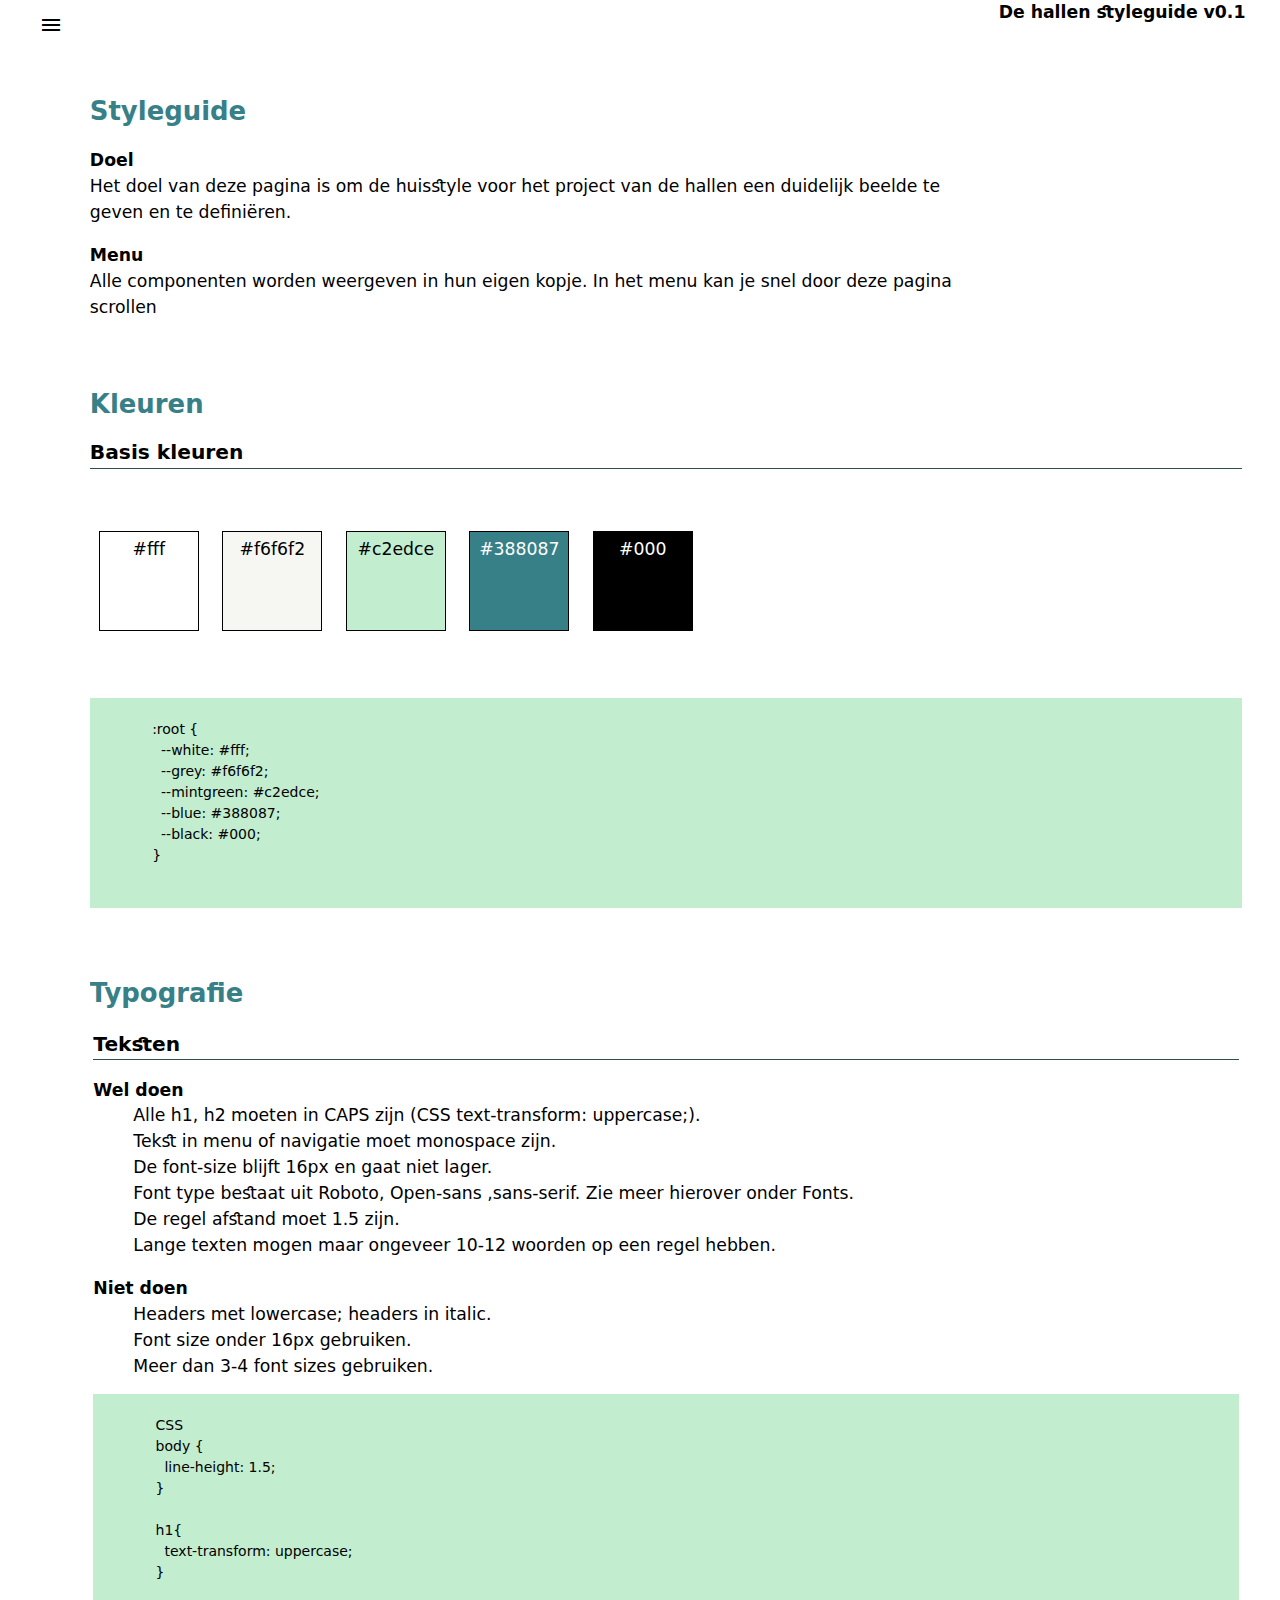
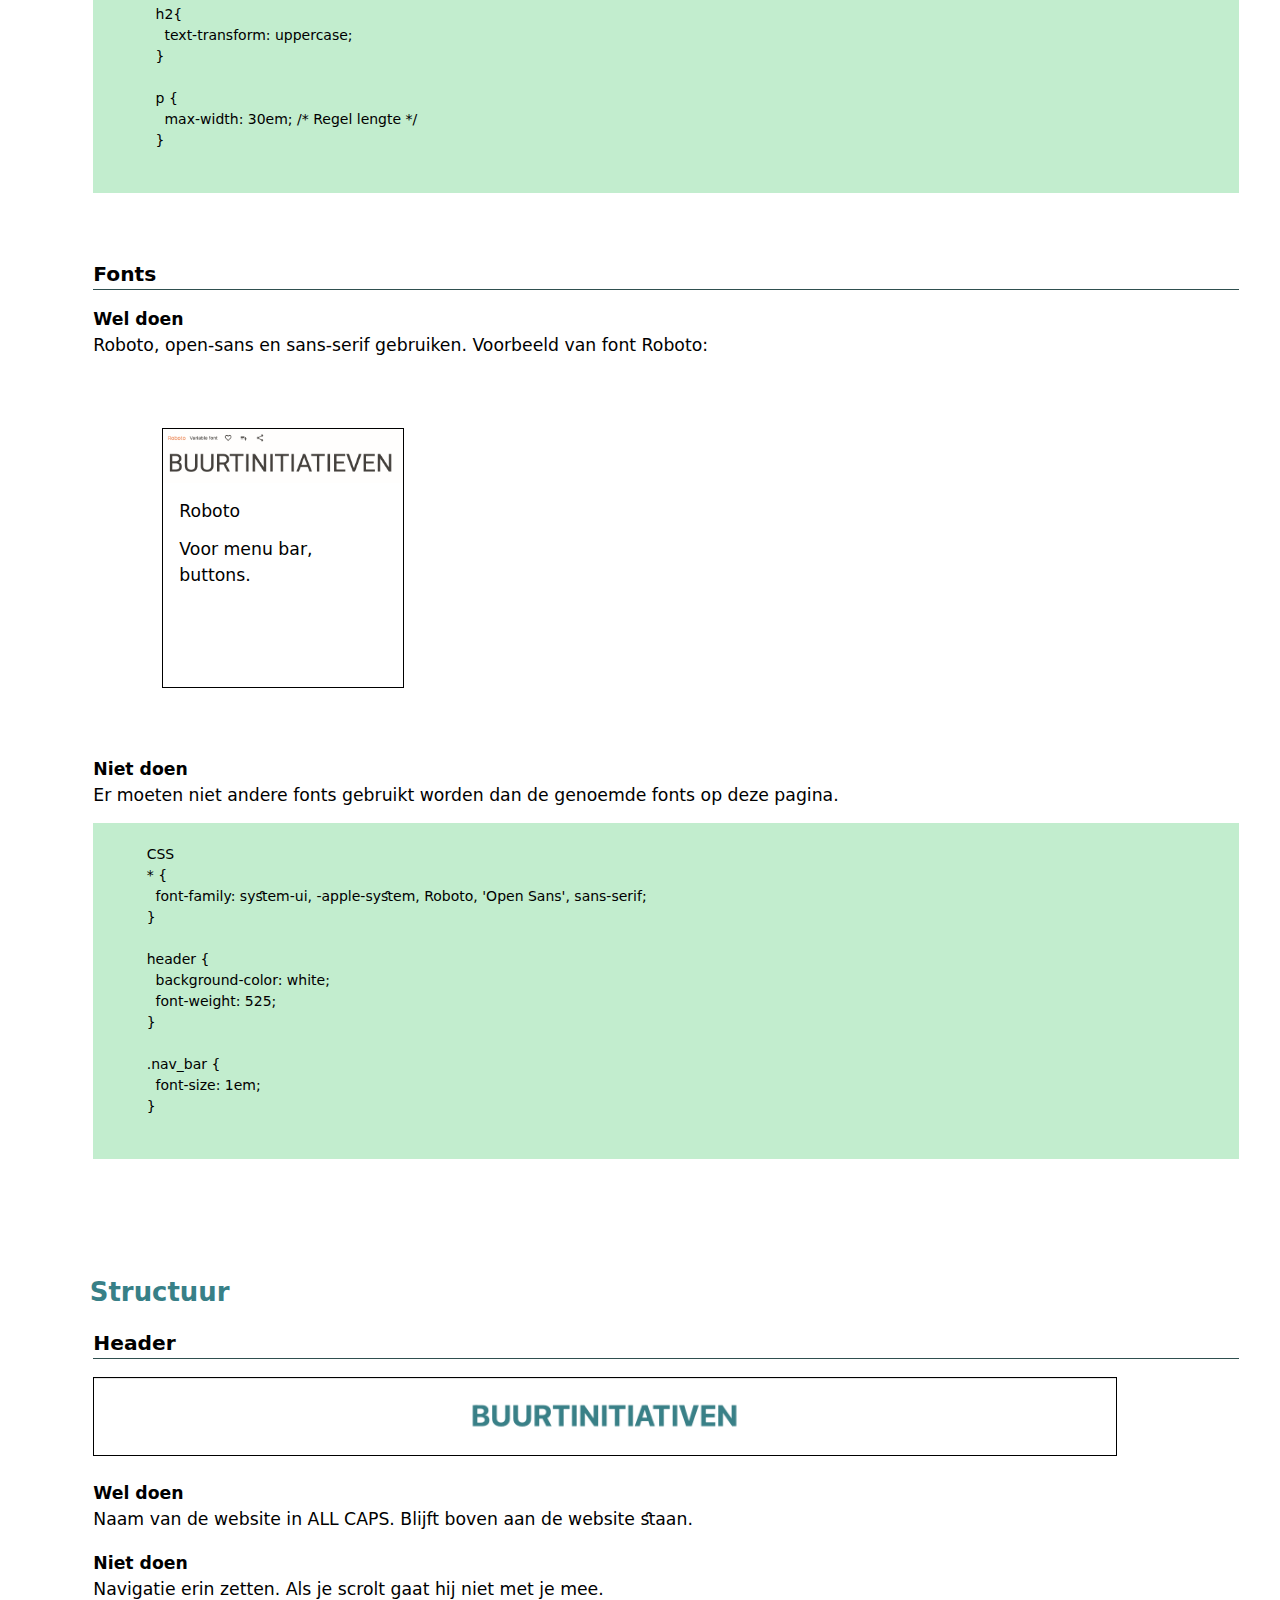
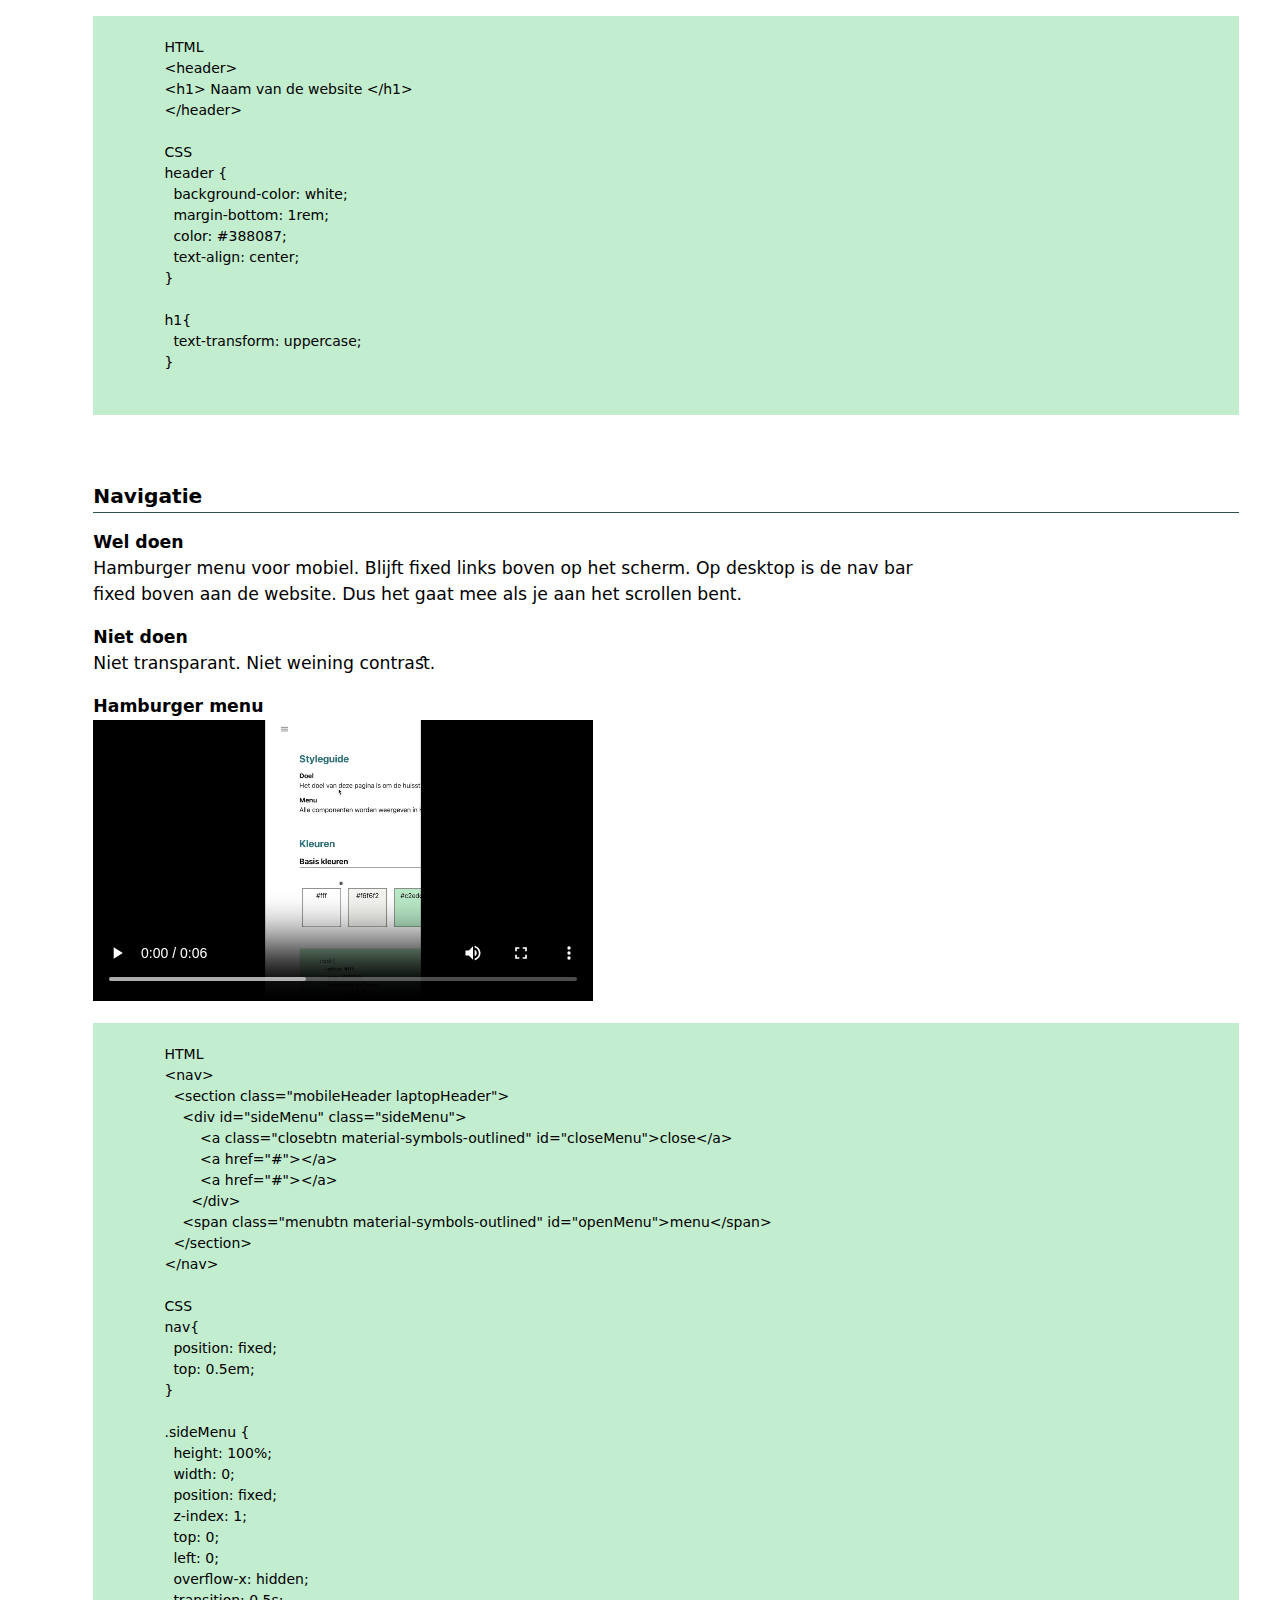
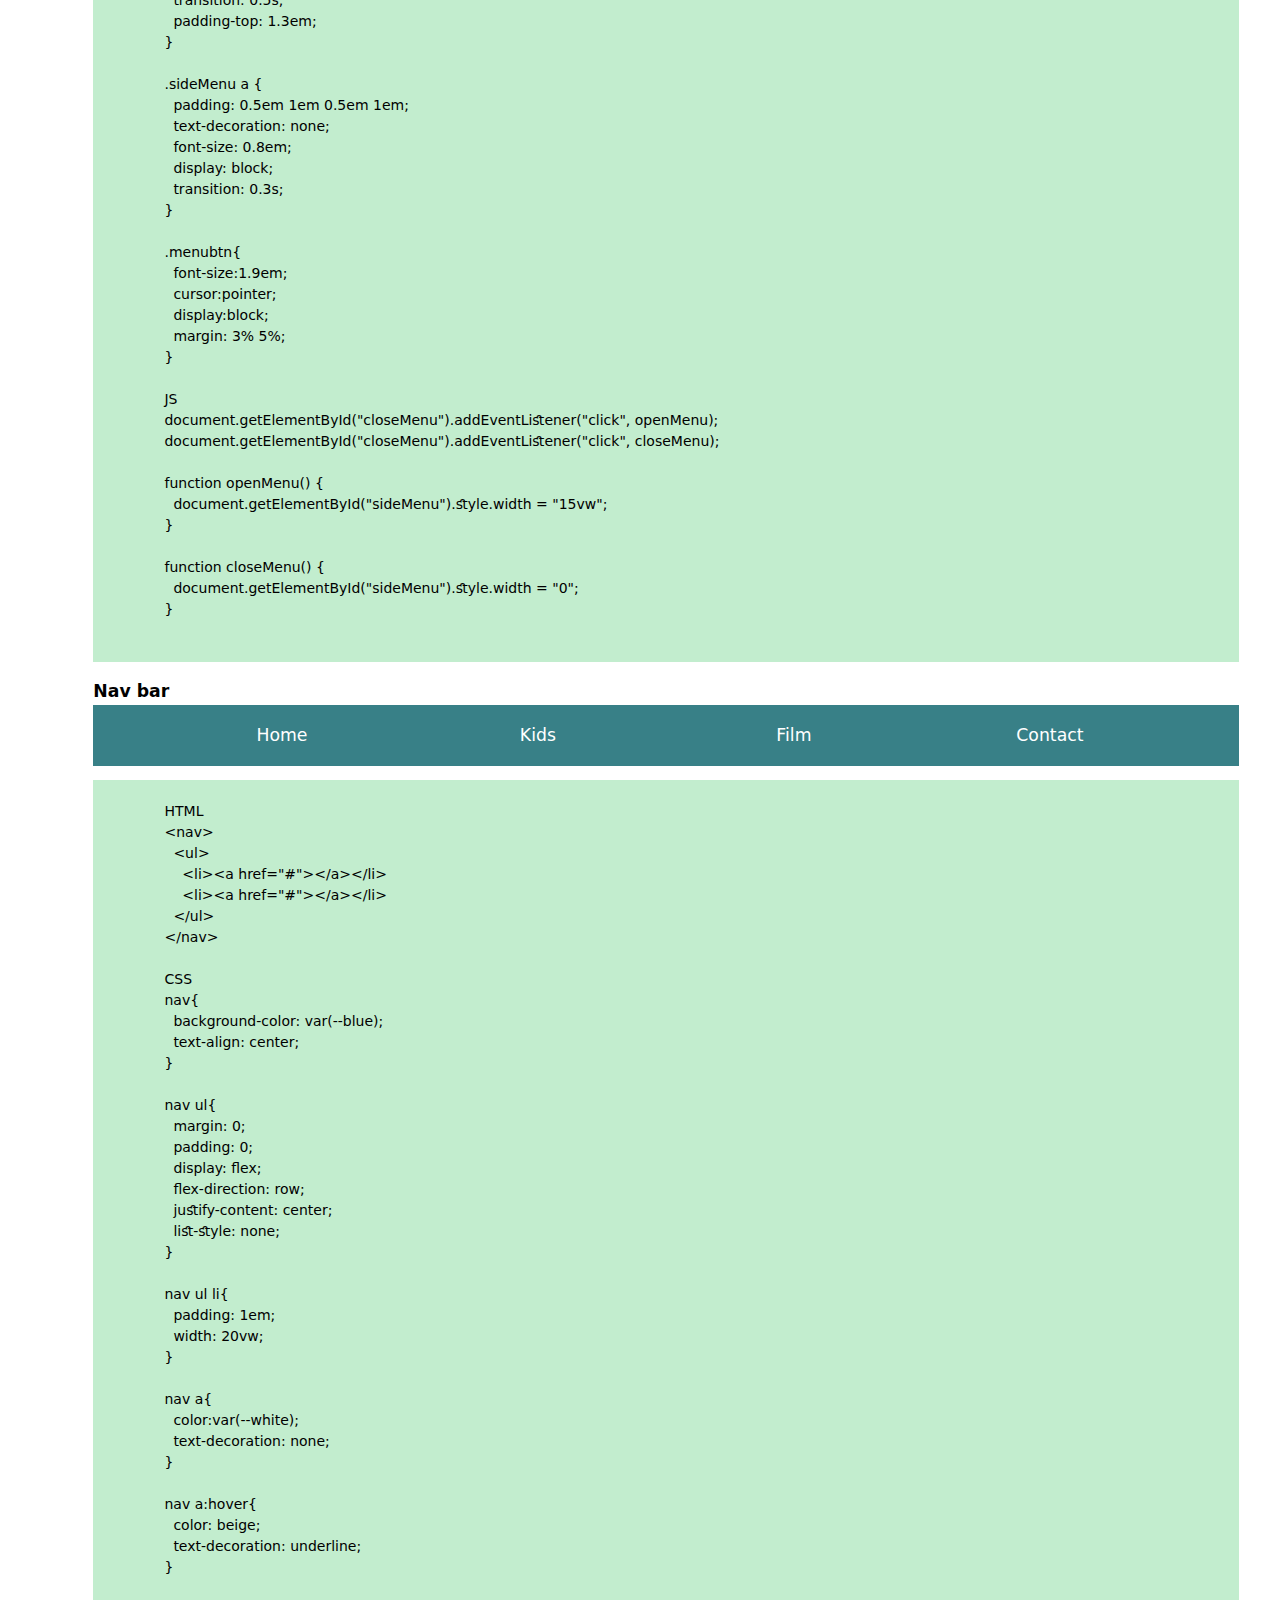
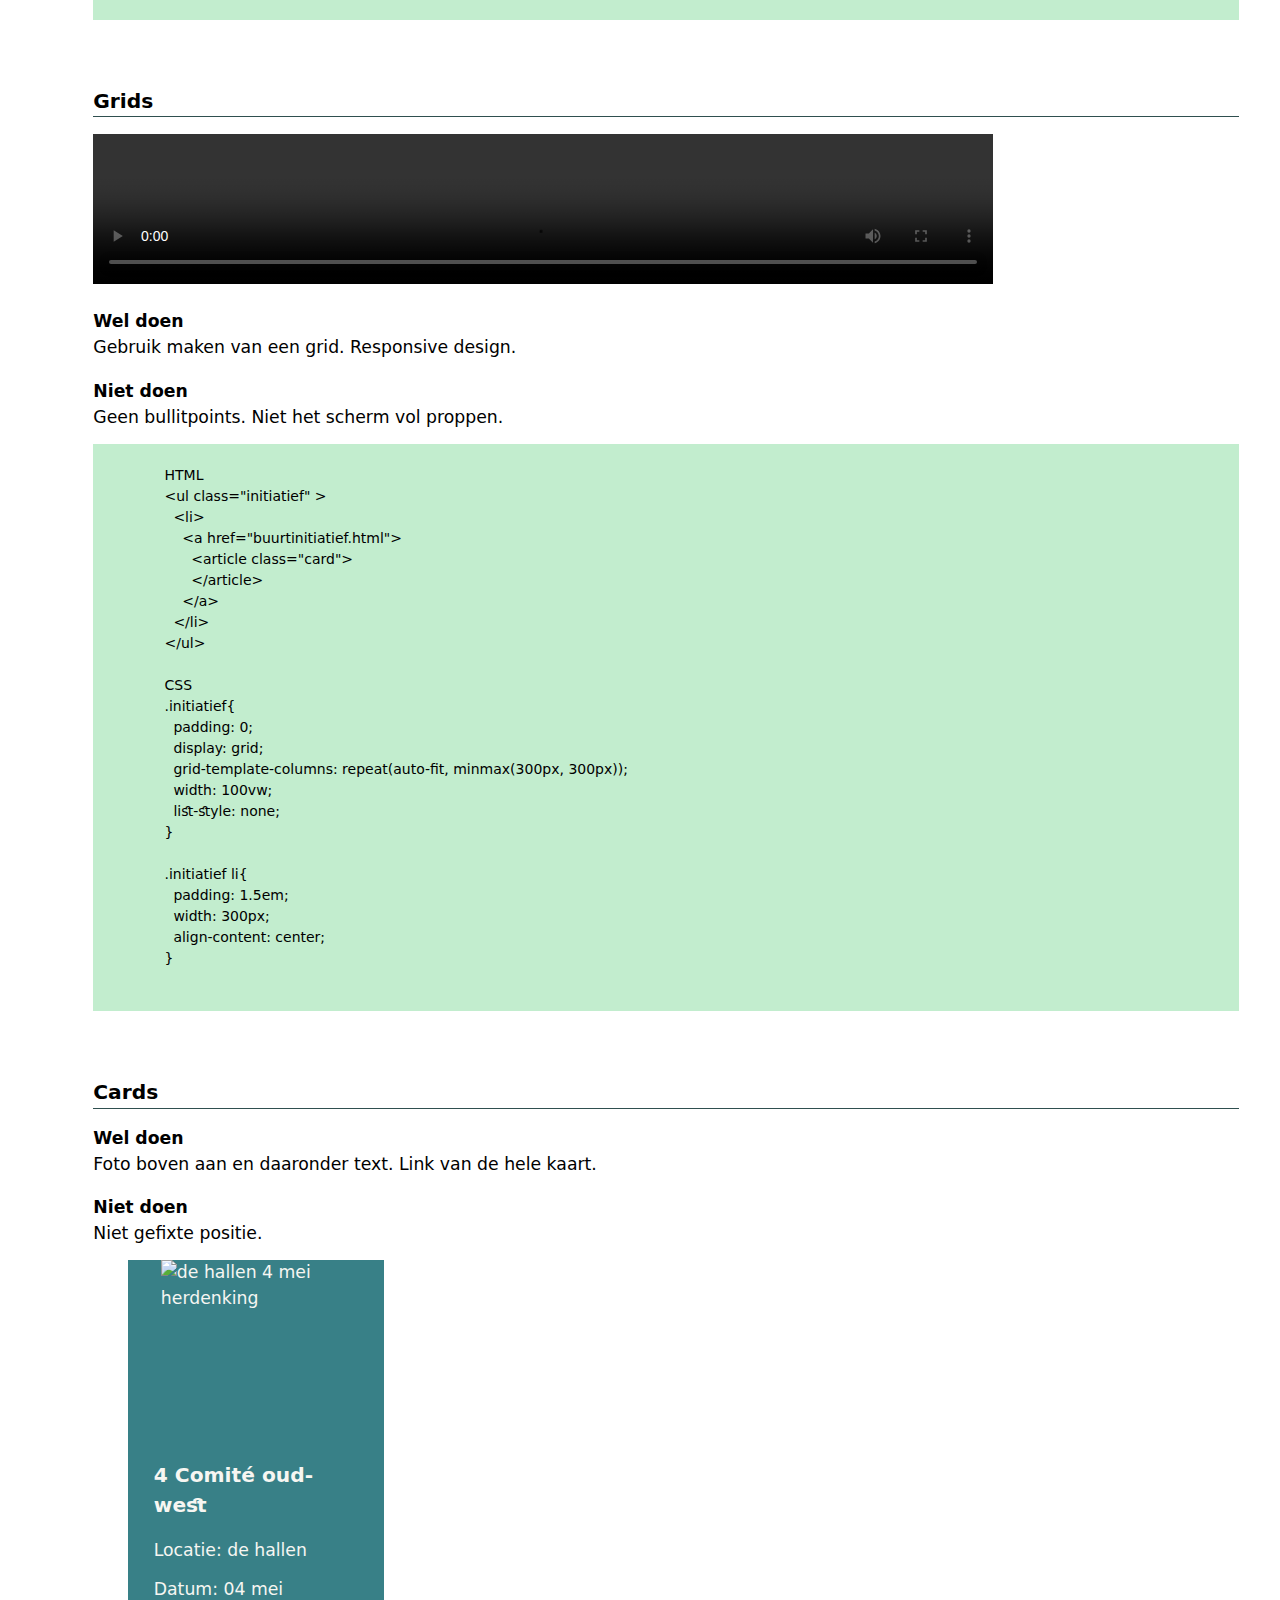
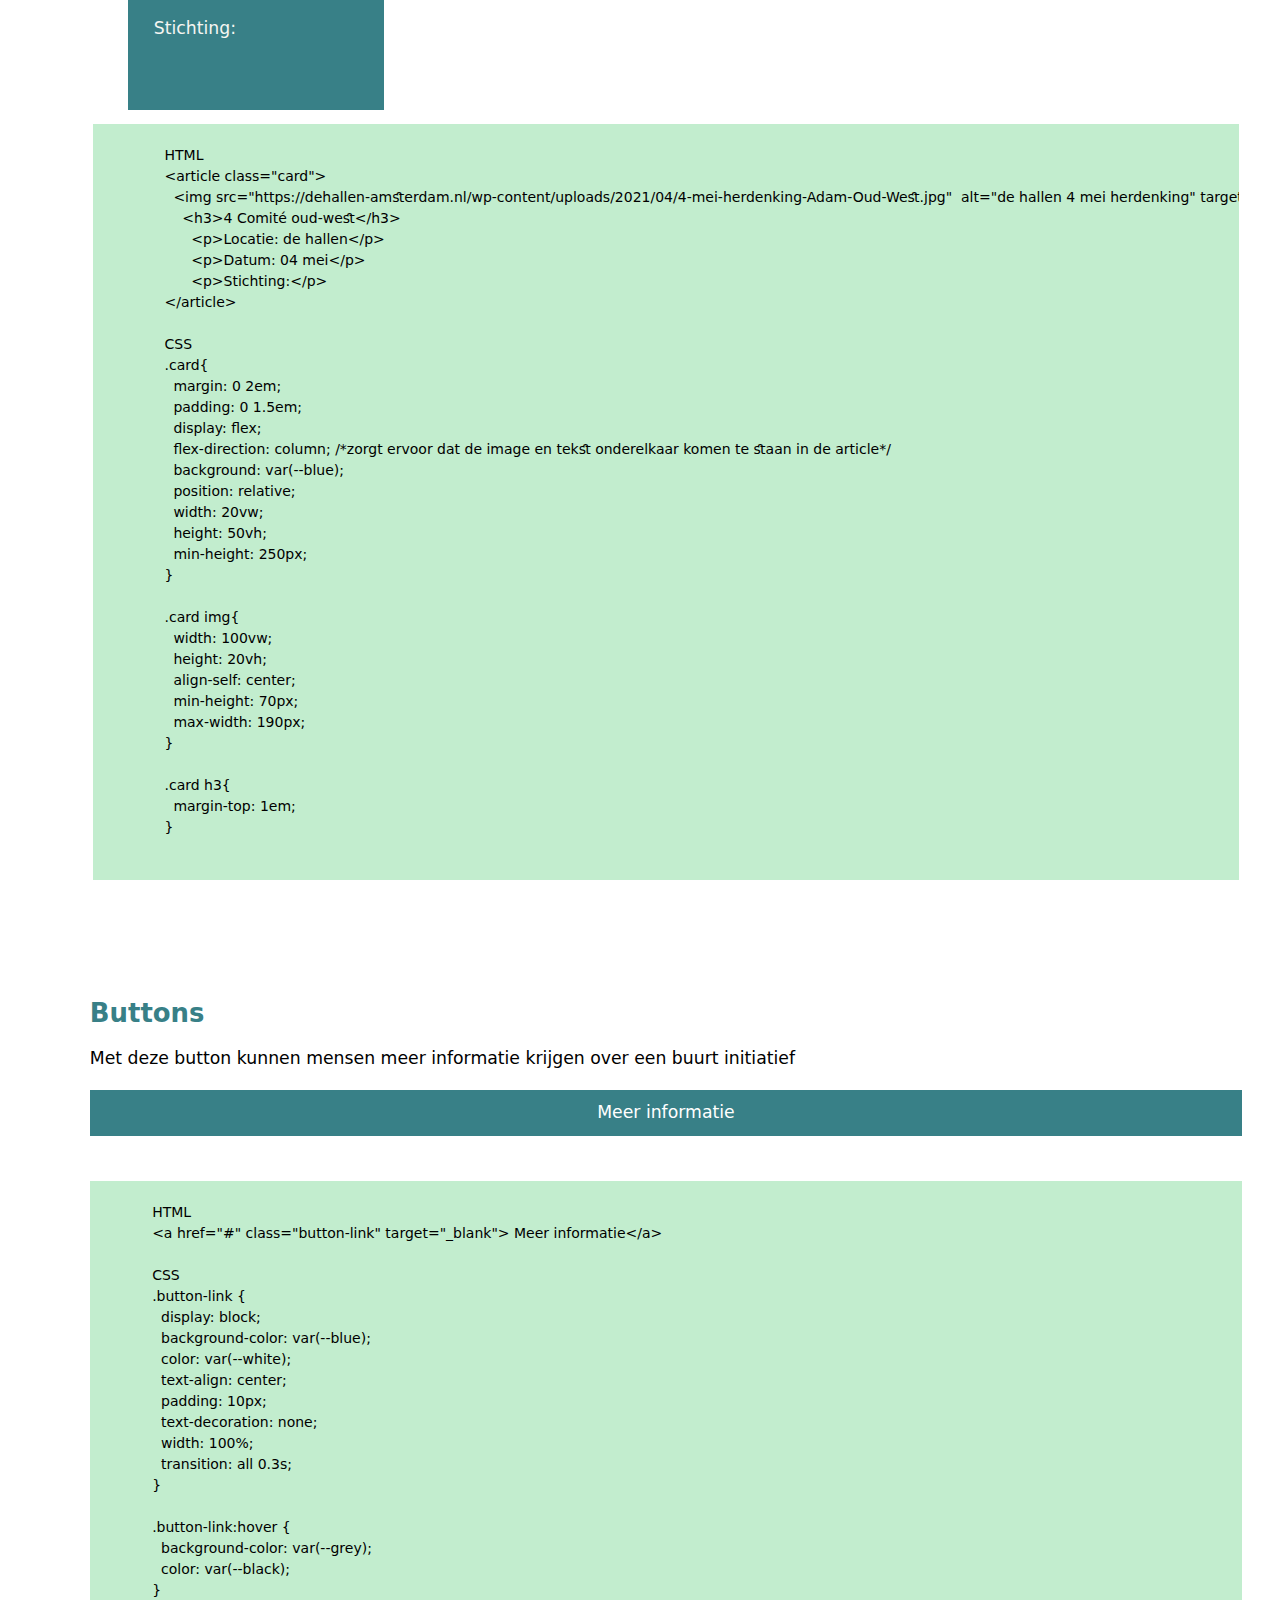
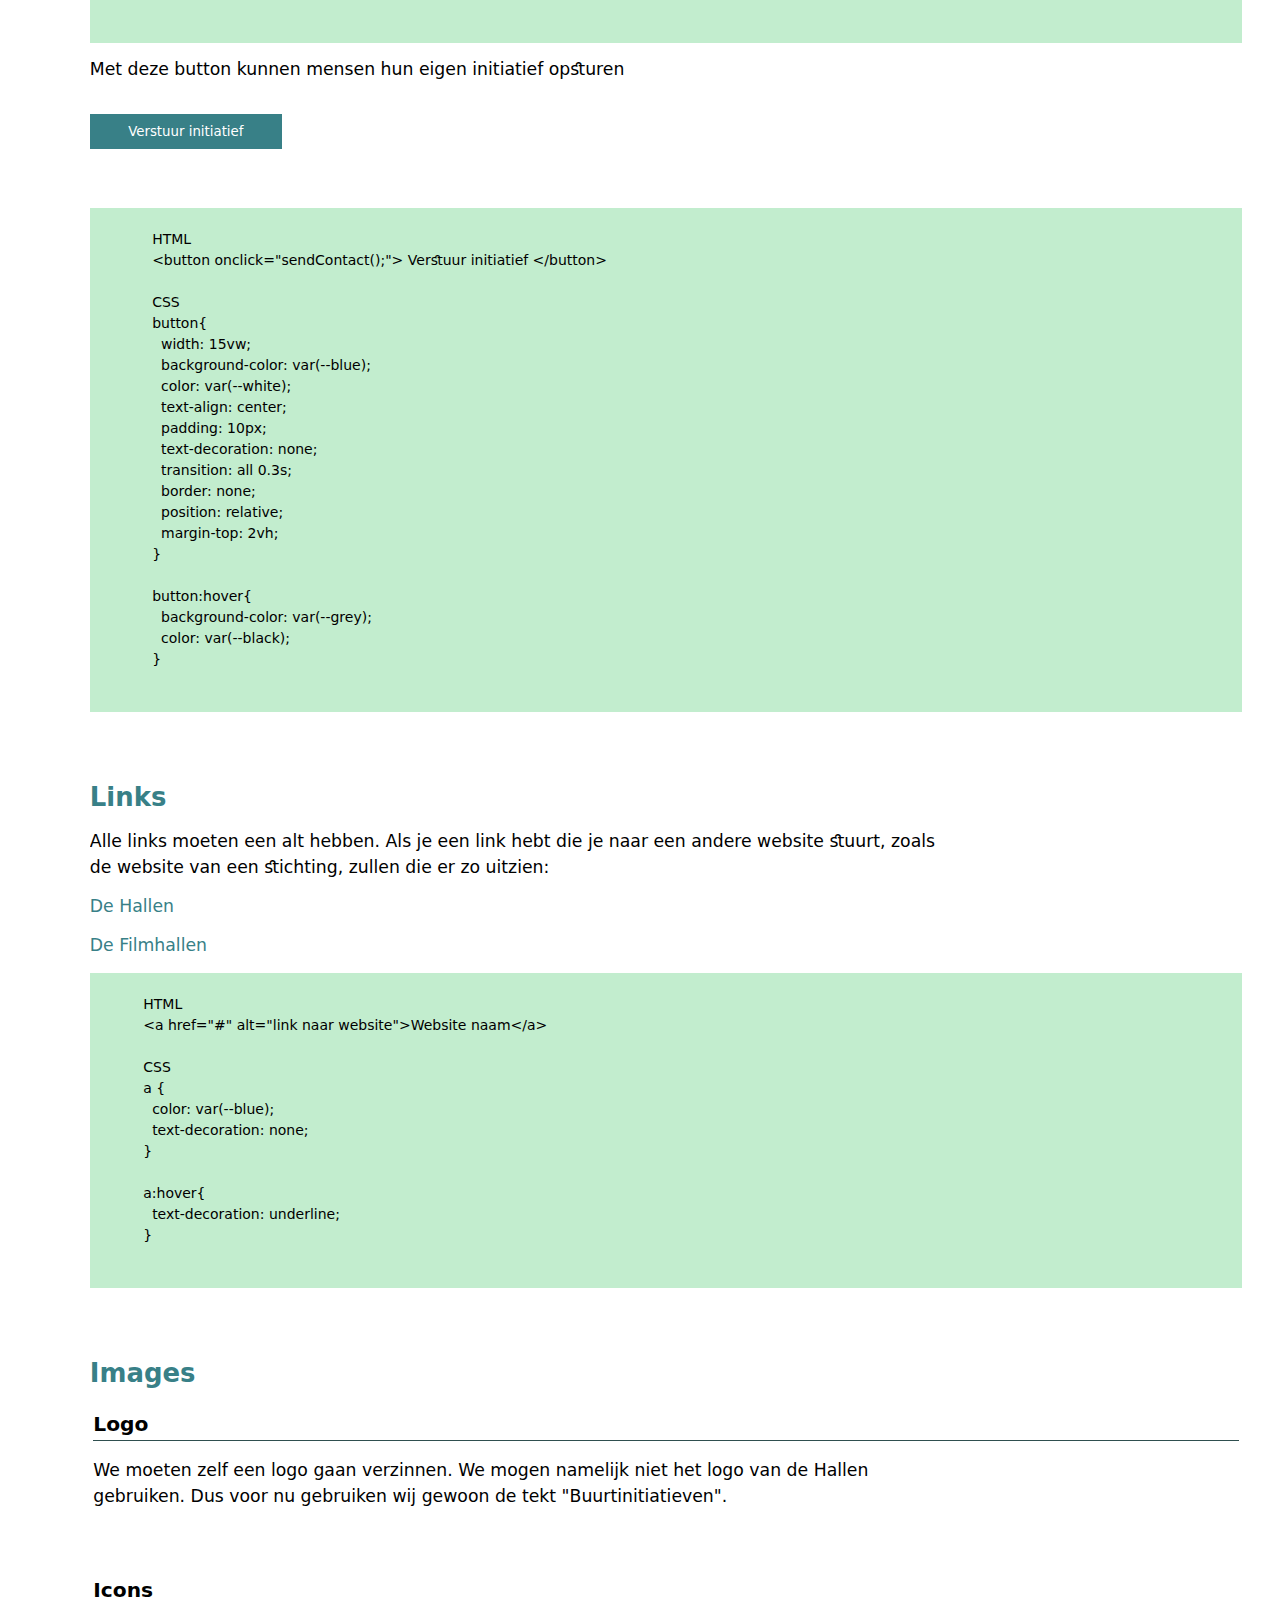
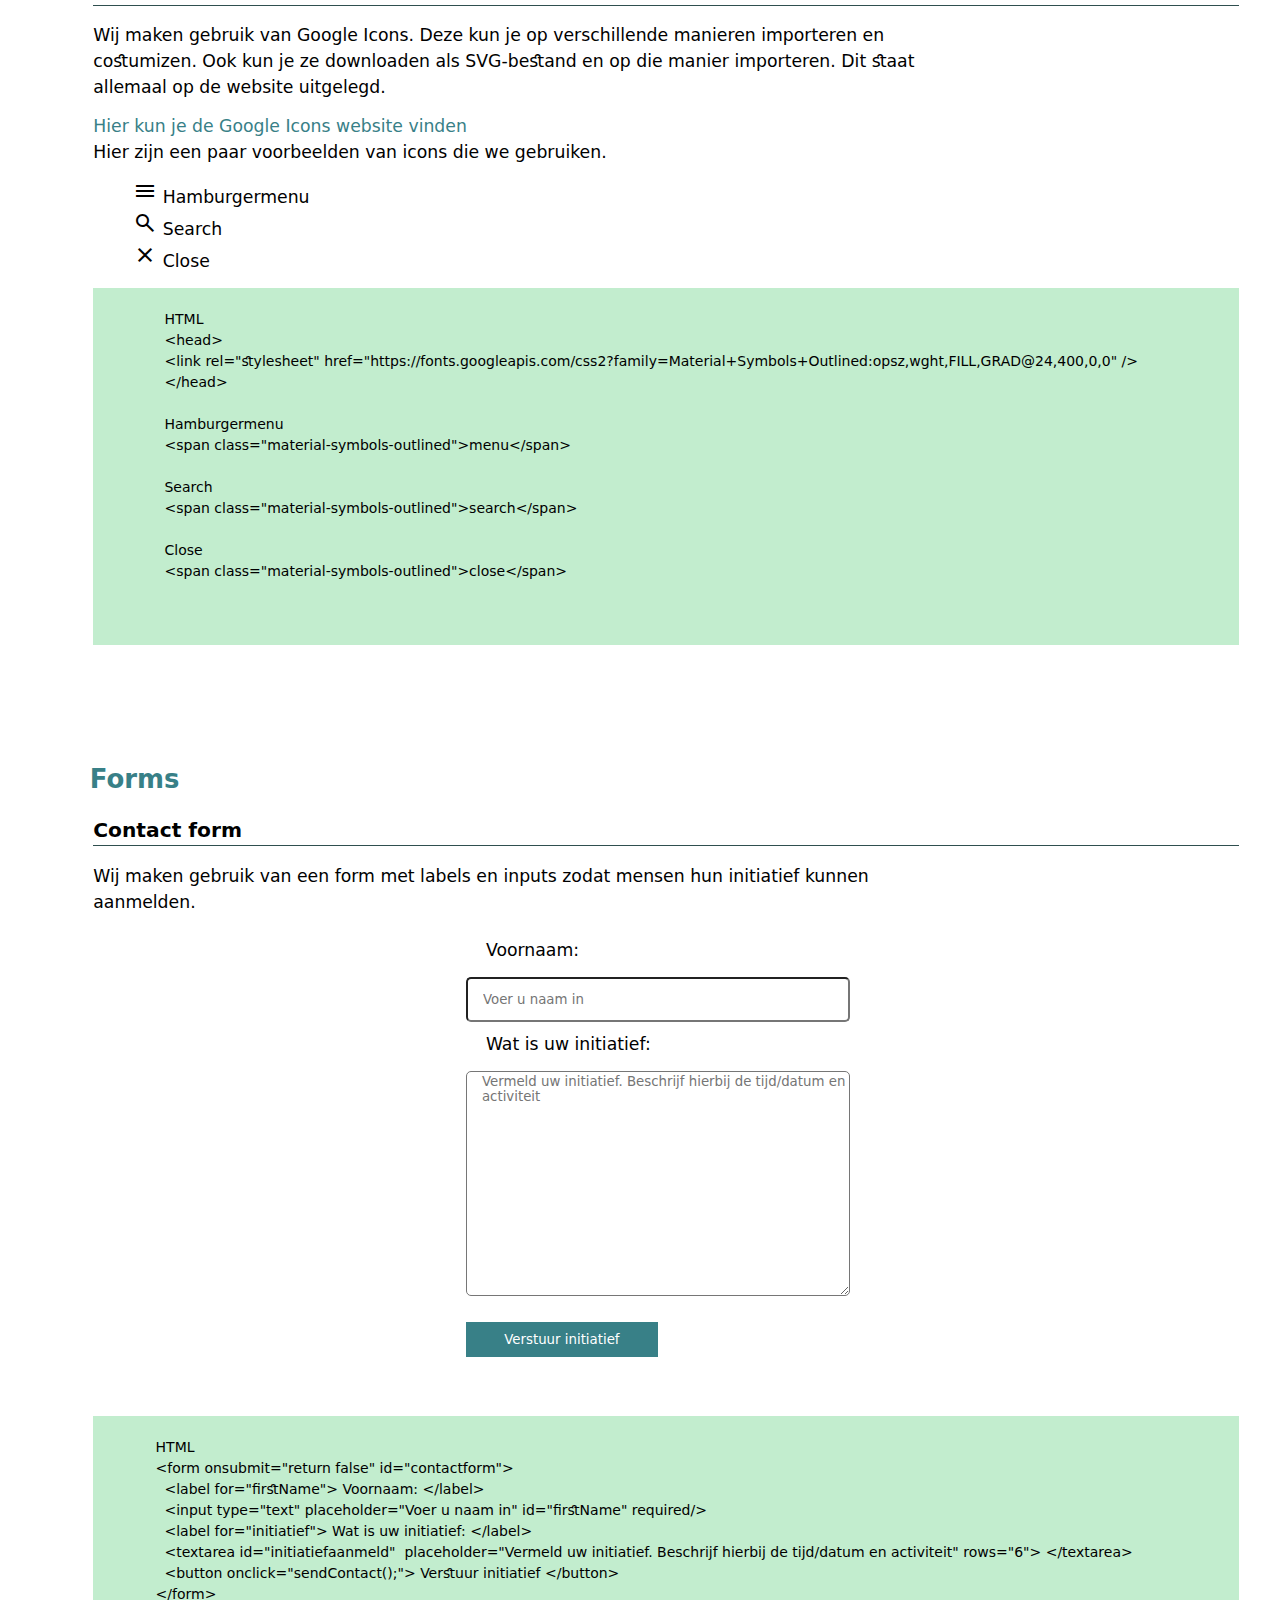
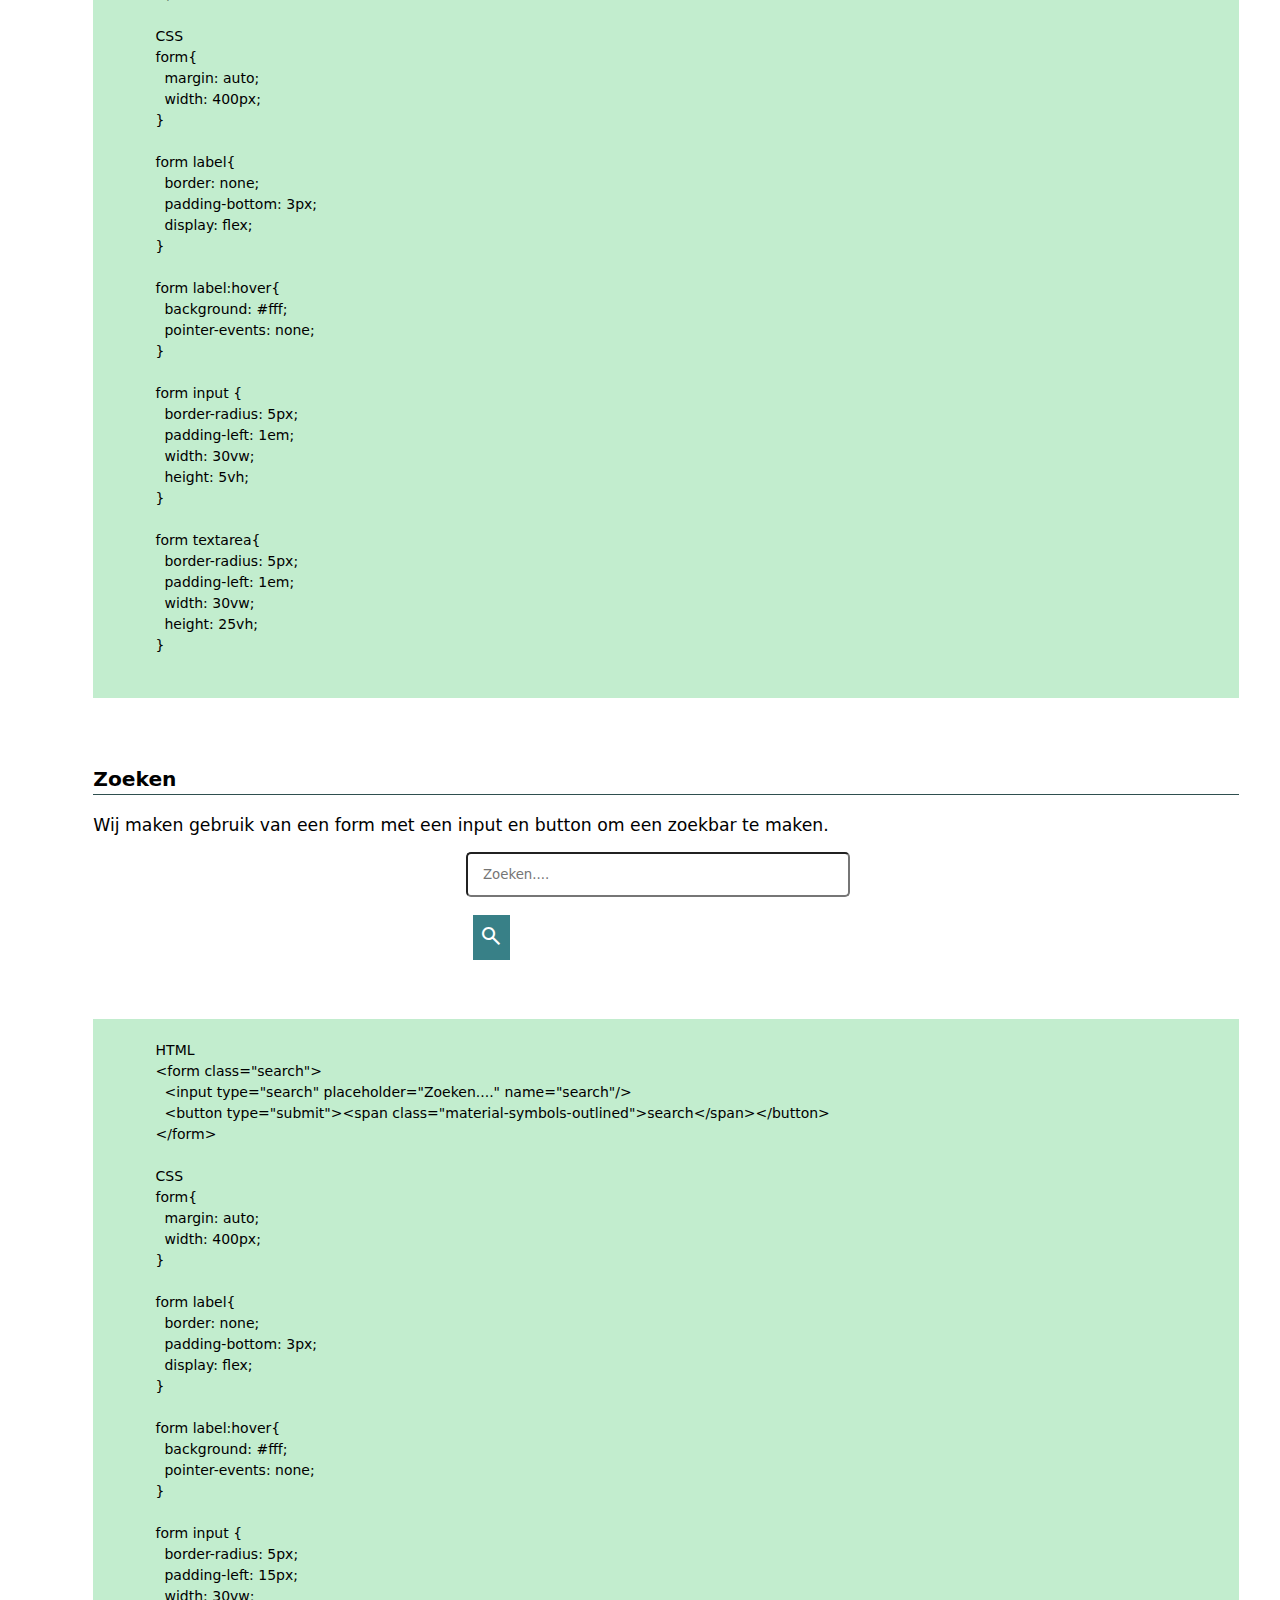
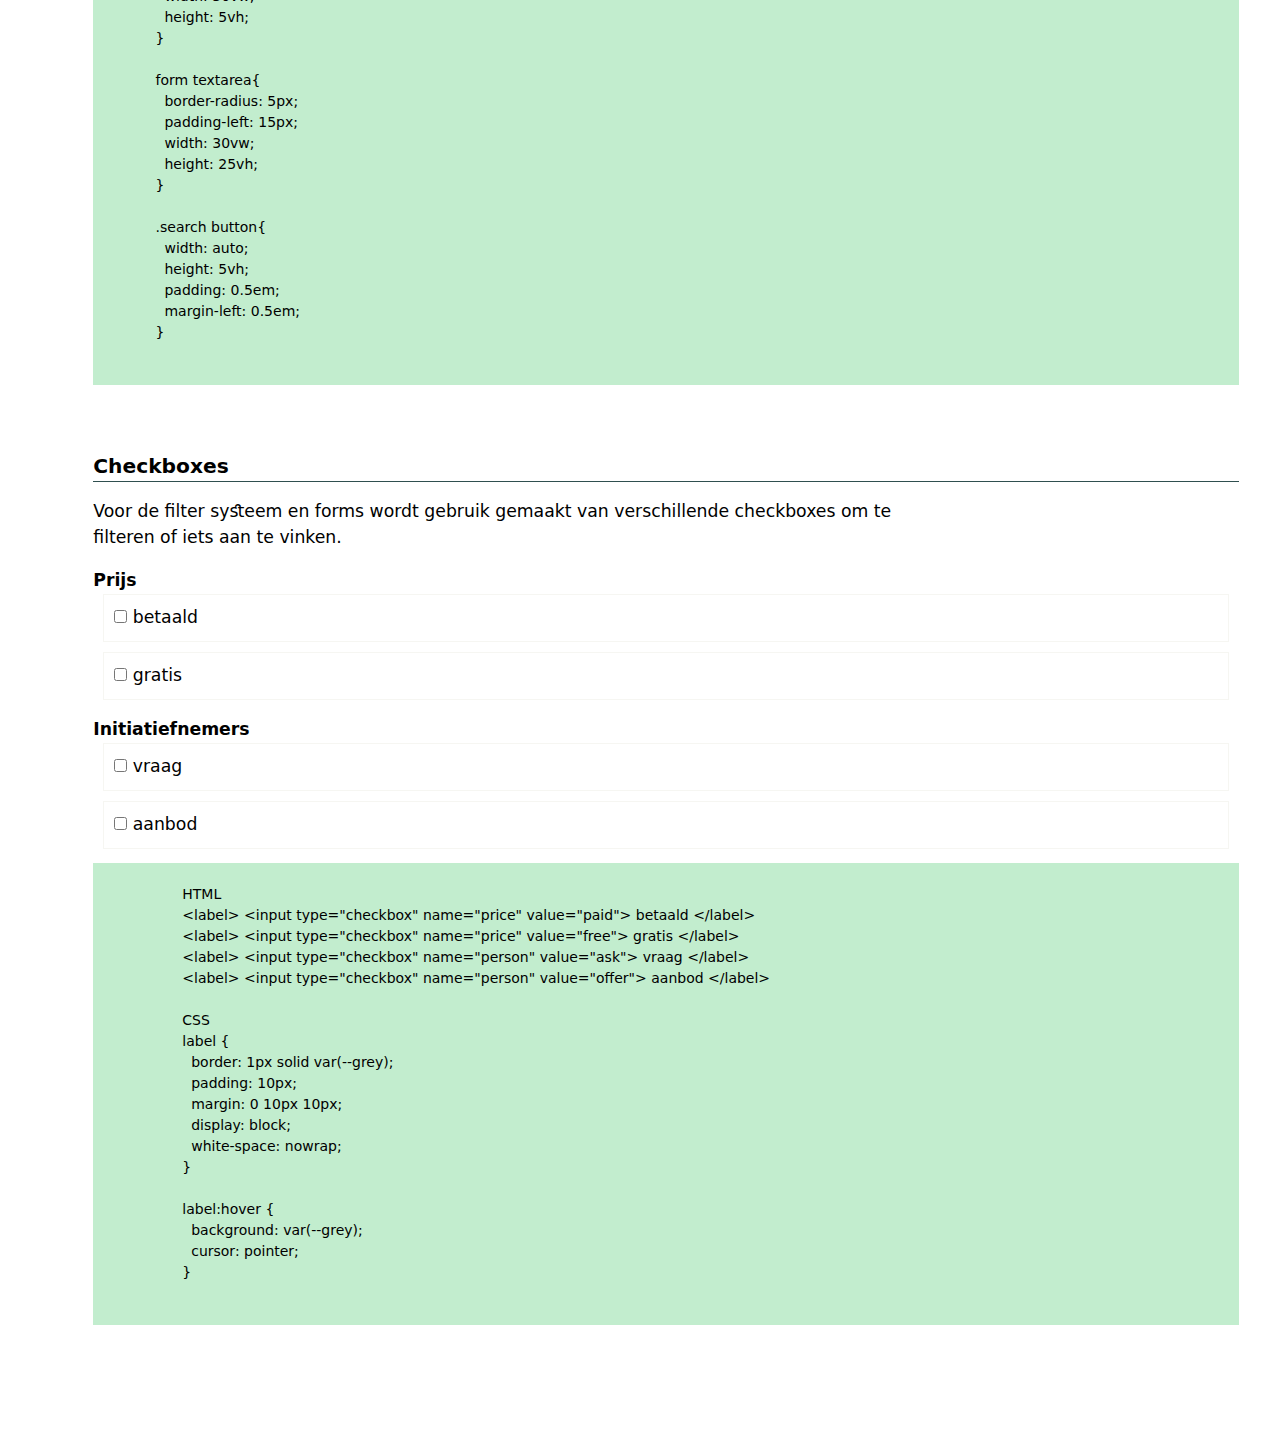
==== index.html @ f3b92b38 "video edit" ====
<!DOCTYPE html>
<html lang="nl">
  <head>
    <meta charset="UTF-8" />
    <meta http-equiv="X-UA-Compatible" content="IE=edge" />
    <meta name="viewport" content="width=device-width, initial-scale=1.0" />
    <title>De hallen living styleguide</title>
    <link rel="stylesheet" href="style.css" />
    <!-- Google icons -->
    <link rel="stylesheet" href="https://fonts.googleapis.com/css2?family=Material+Symbols+Outlined:opsz,wght,FILL,GRAD@24,400,0,0" />
    <script src="./js.js" defer></script>
  </head>
  <body>
    <header>
      <h1>De hallen styleguide v0.1</h1>
    </header>
   
    <nav class="mainNav">
      <section class="mobileHeader laptopHeader">
        <div id="sideMenu" class="sideMenu">
            <a class="closebtn material-symbols-outlined" id="closeMenu">close</a>
            <a href="#style">Styleguide</a>
            <a href="#kleuren">Kleuren</a>
            <a href="#typografie">Typografie</a>
            <a href="#structuur">Structuur</a>
            <a href="#buttons">Buttons</a>
            <a href="#links">Links</a>
            <a href="#images">Images</a>
            <a href="#forms">Forms</a>
          </div>
        <span class="menubtn material-symbols-outlined" id="openMenu">menu</span>
      </section>
    </nav>

    <main>
      <section id="style">
        <h2>Styleguide</h2>

          <h4>Doel</h4>
          <p>Het doel van deze pagina is om de huisstyle voor het project 
            van de hallen een duidelijk beelde te geven en te definiëren.</p>

          <h4>Menu</h4>
          <p>Alle componenten worden weergeven in hun eigen kopje. In het menu kan je 
            snel door deze pagina scrollen</p>
      </section>

      <section id="kleuren">
        <h2>Kleuren</h2>

        <h3>Basis kleuren</h3>
          <div class="color-box" style="--color: #fff;">
            <p>#fff</p>
          </div>
          <div class="color-box" style="--color: #f6f6f2;">
            <p>#f6f6f2</p>
          </div>
          <div class="color-box" style="--color: #c2edce;">
            <p>#c2edce</p>
          </div>
          <div class="color-box" style="--color: #388087;">
            <p class="whitecolor">#388087</p>
          </div>
          <div class="color-box" style="--color: #000;">
            <p class="whitecolor">#000</p>
          </div>

          <pre>
            <code>
              :root {
                --white: #fff;
                --grey: #f6f6f2;
                --mintgreen: #c2edce;
                --blue: #388087;
                --black: #000;
              }
            </code>
          </pre>
      </section>
   
      <section id="typografie">
        <h2 >Typografie</h2>
        <section>
          <h3>Teksten</h3>

          <h4>Wel doen</h4>
          <ul>
            <li>Alle h1, h2 moeten in CAPS zijn (CSS text-transform: uppercase;).</li>
            <li>Tekst in menu of navigatie moet monospace zijn.</li>
            <li>De font-size blijft 16px en gaat niet lager.</li>
            <li>Font type bestaat uit Roboto, Open-sans ,sans-serif. Zie meer hierover onder Fonts.</li>
            <li>De regel afstand moet 1.5 zijn.</li>
            <li>Lange texten mogen maar ongeveer 10-12 woorden op een regel hebben.</li>
          </ul>
      
          <h4>Niet doen</h4>
          <ul>
            <li>Headers met lowercase; headers in italic.</li>
            <li>Font size onder 16px gebruiken.</li>
            <li>Meer dan 3-4 font sizes gebruiken.</li>
          </ul>

          <pre>
            <code>
              CSS
              body {
                line-height: 1.5;
              }

              h1{
                text-transform: uppercase;
              }

              h2{
                text-transform: uppercase;
              }

              p {
                max-width: 30em; /* Regel lengte */
              }
            </code>
          </pre>
        </section>

        <section id="fonts">
          <h3>Fonts</h3>

          <h4>Wel doen</h4>
          <p>Roboto, open-sans en sans-serif gebruiken.
            Voorbeeld van font Roboto:</p>
          <div class="box_wrapper">
            <div class="ShortcutTiles">
              <div area-label="shortcut-tile" class="ShortcutTile">
                <div class="ShortcutTile_inner">
                  <img src="./media/roboto_image.png" alt="">
                  <div class="ShortcutTile_Body">
                    <div class="ShortcutTile_Body_Title" style="font-family: system-ui, -apple-system, BlinkMacSystemFont, 'Segoe UI', Roboto, Oxygen, Ubuntu, Cantarell, 'Open Sans', 'Helvetica Neue', sans-serif;">
                      Roboto
                    </div> 
                    <div class="ShortcutTile_Body_Description">
                      Voor menu bar, buttons.
                    </div>
                  </div>
                </div>
              </div>
            </div>
          </div>
          
          <h4>Niet doen</h4>
          <p>Er moeten niet andere fonts gebruikt worden dan de genoemde fonts op deze pagina.</p>

          <pre>
            <code>
            CSS
            * {
              font-family: system-ui, -apple-system, Roboto, 'Open Sans', sans-serif;
            }

            header {
              background-color: white;
              font-weight: 525;
            }

            .nav_bar {
              font-size: 1em;
            }
            </code>
          </pre>       
        </section>
      </section>

      <section id="structuur">
        <h2>Structuur </h2>
      
          <section>
            <h3>Header</h3>

            <img class="foto" src="media/screenshot_van_je_header.png" alt="screenshot van je header" />

            <h4>Wel doen</h4>
            <p>Naam van de website in ALL CAPS.
              Blijft boven aan de website staan. </p>

            <h4>Niet doen</h4>
            <p>Navigatie erin zetten.
              Als je scrolt gaat hij niet met je mee. </p>
      
            <pre>
              <code>
                HTML
                &lt;header&gt;
                &lt;h1&gt; Naam van de website &lt;/h1&gt;
                &lt;/header&gt;

                CSS
                header {
                  background-color: white;
                  margin-bottom: 1rem;
                  color: #388087;
                  text-align: center;
                }

                h1{
                  text-transform: uppercase;
                }
              </code>
            </pre>
          </section>

          <section>
            <h3>Navigatie</h3>
            
            <h4>Wel doen</h4>
            <p> Hamburger menu voor mobiel. Blijft fixed links boven op het scherm.
              Op desktop is de nav bar fixed boven aan de website. Dus het gaat mee als 
              je aan het scrollen bent. </p>

            <h4>Niet doen</h4>
            <p> Niet transparant. Niet weining contrast.</p>

            <h4>Hamburger menu</h4>
            <video  width="500" controls>
              <source src="media/screen_recording_hamburgermenu2.mp4" type="video/mp4" />
              Your browser does not support the video tag. Download
              <a href="/media/screen_recording_hamburgermenu2.mp4">MP4</a>
            </video>

            <pre>
              <code>
                HTML
                &lt;nav&gt;
                  &lt;section class="mobileHeader laptopHeader"&gt;
                    &lt;div id="sideMenu" class="sideMenu"&gt;
                        &lt;a class="closebtn material-symbols-outlined" id="closeMenu"&gt;close&lt;/a&gt;
                        &lt;a href="#"&gt;&lt;/a&gt;
                        &lt;a href="#"&gt;&lt;/a&gt;
                      &lt;/div&gt;
                    &lt;span class="menubtn material-symbols-outlined" id="openMenu"&gt;menu&lt;/span&gt;
                  &lt;/section&gt;
                &lt;/nav&gt;

                CSS
                nav{
                  position: fixed;
                  top: 0.5em;
                }

                .sideMenu {
                  height: 100%;
                  width: 0;
                  position: fixed;
                  z-index: 1;
                  top: 0;
                  left: 0;
                  overflow-x: hidden;
                  transition: 0.5s;
                  padding-top: 1.3em;
                }

                .sideMenu a {
                  padding: 0.5em 1em 0.5em 1em;
                  text-decoration: none;
                  font-size: 0.8em;
                  display: block;
                  transition: 0.3s;
                }

                .menubtn{
                  font-size:1.9em;
                  cursor:pointer;
                  display:block;
                  margin: 3% 5%;
                }

                JS
                document.getElementById("closeMenu").addEventListener("click", openMenu);
                document.getElementById("closeMenu").addEventListener("click", closeMenu);

                function openMenu() {
                  document.getElementById("sideMenu").style.width = "15vw";
                }

                function closeMenu() {
                  document.getElementById("sideMenu").style.width = "0";
                }
              </code>
            </pre>

            <h4>Nav bar</h4>
            <nav class="exampleNav">
              <ul>
                <li><a href="#">Home</a></li>
                <li><a href="#">Kids</a></li>
                <li><a href="#">Film</a></li>
                <li><a href="#">Contact</a></li>
              </ul>
            </nav>

            <pre>
              <code>
                HTML
                &lt;nav&gt;
                  &lt;ul&gt;
                    &lt;li&gt;&lt;a href="#"&gt;&lt;/a&gt;&lt;/li&gt;
                    &lt;li&gt;&lt;a href="#"&gt;&lt;/a&gt;&lt;/li&gt;
                  &lt;/ul&gt;
                &lt;/nav&gt;

                CSS
                nav{
                  background-color: var(--blue);
                  text-align: center;
                }
                
                nav ul{
                  margin: 0;
                  padding: 0;
                  display: flex;
                  flex-direction: row;
                  justify-content: center;
                  list-style: none;
                }
                
                nav ul li{
                  padding: 1em;
                  width: 20vw;
                }
                
                nav a{
                  color:var(--white);
                  text-decoration: none;
                }
                
                nav a:hover{
                  color: beige;
                  text-decoration: underline;
                }
              </code>
            </pre>
          </section>

          <section>
            <h3>Grids</h3>

            <video controls width="900">
              <source src="/media/screen_recording_grid.mp4" type="video/mp4" />
            </video>

            <h4>Wel doen</h4>
            <p>Gebruik maken van een grid. Responsive design. </p>

            <h4>Niet doen</h4>
            <p> Geen bullitpoints. Niet het scherm vol proppen. </p>

            <pre>
              <code>
                HTML
                &lt;ul class="initiatief" &gt;
                  &lt;li&gt;
                    &lt;a href="buurtinitiatief.html"&gt;
                      &lt;article class="card"&gt;         
                      &lt;/article&gt;
                    &lt;/a&gt;
                  &lt;/li&gt;
                &lt;/ul&gt;

                CSS
                .initiatief{
                  padding: 0;
                  display: grid;
                  grid-template-columns: repeat(auto-fit, minmax(300px, 300px)); 
                  width: 100vw;
                  list-style: none;
                }

                .initiatief li{
                  padding: 1.5em;
                  width: 300px;
                  align-content: center;
                }
              </code>
            </pre>
          </section>

          <section>
            <h3>Cards</h3>

            <h4>Wel doen</h4>
            <p> Foto boven aan en daaronder text. Link van de hele kaart. </p>
    
            <h4>Niet doen</h4>
            <p> Niet gefixte positie. </p>

            <a href="https://dehallen-amsterdam.nl/4-mei/">
              <article class="card">
                <img src="https://dehallen-amsterdam.nl/wp-content/uploads/2021/04/4-mei-herdenking-Adam-Oud-West.jpg"  alt="de hallen 4 mei herdenking" target="_blank">
                  <h3>4 Comité oud-west</h3>
                  <p>Locatie: de hallen</p>
                  <p>Datum: 04 mei</p>
                  <p>Stichting:</p>            
              </article>
            </a>
            
            <pre>
              <code>
                HTML
                &lt;article class="card"&gt;
                  &lt;img src="https://dehallen-amsterdam.nl/wp-content/uploads/2021/04/4-mei-herdenking-Adam-Oud-West.jpg"  alt="de hallen 4 mei herdenking" target="_blank"&gt; 
                    &lt;h3&gt;4 Comité oud-west&lt;/h3&gt;
                      &lt;p&gt;Locatie: de hallen&lt;/p&gt;
                      &lt;p&gt;Datum: 04 mei&lt;/p&gt;
                      &lt;p&gt;Stichting:&lt;/p&gt;            
                &lt;/article&gt;

                CSS
                .card{
                  margin: 0 2em;
                  padding: 0 1.5em;
                  display: flex;
                  flex-direction: column; /*zorgt ervoor dat de image en tekst onderelkaar komen te staan in de article*/
                  background: var(--blue);
                  position: relative;
                  width: 20vw;
                  height: 50vh;
                  min-height: 250px;
                }  
                
                .card img{
                  width: 100vw;
                  height: 20vh;
                  align-self: center;
                  min-height: 70px;
                  max-width: 190px;
                }
                
                .card h3{
                  margin-top: 1em;
                }
              </code>
            </pre>
          </section>
      </section>

      <section id="buttons">
        <h2>Buttons</h2>
          <p> Met deze button kunnen mensen meer informatie krijgen over een buurt initiatief</p>
          <a href="#" class="button-link" target="_blank">Meer informatie</a>
          <pre>
            <code>
              HTML
              &lt;a href="#" class="button-link" target="_blank"&gt; Meer informatie&lt;/a&gt; 

              CSS
              .button-link {
                display: block;
                background-color: var(--blue);
                color: var(--white);
                text-align: center;
                padding: 10px;
                text-decoration: none;
                width: 100%;
                transition: all 0.3s;
              }
              
              .button-link:hover {
                background-color: var(--grey);
                color: var(--black);
              }
            </code>
          </pre>

          <p> Met deze button kunnen mensen hun eigen initiatief opsturen</p>
          <button onclick="sendContact();">Verstuur initiatief</button>
          <pre>
            <code>
              HTML
              &lt;button onclick="sendContact();"&gt; Verstuur initiatief &lt;/button&gt;

              CSS
              button{
                width: 15vw;
                background-color: var(--blue);
                color: var(--white);
                text-align: center;
                padding: 10px;
                text-decoration: none;
                transition: all 0.3s;
                border: none;
                position: relative;
                margin-top: 2vh;
              }
              
              button:hover{
                background-color: var(--grey);
                color: var(--black);
              }
            </code>
          </pre>
      </section>

      <section id="links">
        <h2>Links</h2>
        <p>Alle links moeten een alt hebben. Als je een link hebt die je naar een 
          andere website stuurt, zoals de website van een stichting, zullen die er zo uitzien:</p>

        <p><a class="link" href="https://dehallen-amsterdam.nl" alt="link naar de hallen website">De Hallen</a></p>

        <p><a class="link" href="https://filmhallen.nl/?faf=today" alt="link naar de filmhallen website">De Filmhallen</a></p>
        <pre>
          <code>
            HTML
            &lt;a href="#" alt="link naar website"&gt;Website naam&lt;/a&gt;
          
            CSS
            a {
              color: var(--blue);
              text-decoration: none;
            }
            
            a:hover{
              text-decoration: underline;
            }
          </code>
        </pre>
      </section>

      <section id="images">
        <h2>Images</h2>
          <section>
            <h3>Logo</h3>
            <p>We moeten zelf een logo gaan verzinnen. We mogen namelijk niet het logo van de Hallen gebruiken.
              Dus voor nu gebruiken wij gewoon de tekt "Buurtinitiatieven".</p>
          </section>

          <section>
            <h3>Icons</h3>
            <p>Wij maken gebruik van Google Icons. Deze kun je op verschillende manieren importeren en costumizen.
              Ook kun je ze downloaden als SVG-bestand en op die manier importeren. Dit staat allemaal op de website
              uitgelegd.</p>

            <a class="link" href="https://fonts.google.com/icons">Hier kun je de Google Icons website vinden</a> 
            
            <p> Hier zijn een paar voorbeelden van icons die we gebruiken.
              <ul>
                <li><span class="material-symbols-outlined">menu</span> Hamburgermenu</li>
                <li><span class="material-symbols-outlined">search</span> Search</li>
                <li><span class="material-symbols-outlined">close</span> Close</li>
              </ul>
            </p>

            
            <pre>
              <code>
                HTML
                &lt;head&gt;
                &lt;link rel="stylesheet" href="https://fonts.googleapis.com/css2?family=Material+Symbols+Outlined:opsz,wght,FILL,GRAD@24,400,0,0" /&gt;
                &lt;/head&gt;

                Hamburgermenu
                &lt;span class="material-symbols-outlined"&gt;menu&lt;/span&gt;

                Search
                &lt;span class="material-symbols-outlined"&gt;search&lt;/span&gt;

                Close
                &lt;span class="material-symbols-outlined"&gt;close&lt;/span&gt;

              </code>
            </pre>
          </section>
      </section>

      <section id="forms">
        <h2>Forms</h2>

        <section>
          <h3>Contact form</h3>
          <p>Wij maken gebruik van een form met labels en inputs zodat mensen hun initiatief kunnen aanmelden.</p>
          
          <form onsubmit="return false" id="contactform">
            <label for="firstName"> Voornaam:</label>
            <input type="text" placeholder="Voer u naam in" id="firstName" required/>
            <label for="initiatief"> Wat is uw initiatief:</label>
            <textarea id="initiatiefaanmeld"  placeholder="Vermeld uw initiatief. Beschrijf hierbij de tijd/datum en activiteit" rows="6"></textarea>
            <button onclick="sendContact();">Verstuur initiatief</button>
          </form>

          <pre>
            <code>
              HTML
              &lt;form onsubmit="return false" id="contactform"&gt;
                &lt;label for="firstName"&gt; Voornaam: &lt;/label&gt;
                &lt;input type="text" placeholder="Voer u naam in" id="firstName" required/&gt;
                &lt;label for="initiatief"&gt; Wat is uw initiatief: &lt;/label&gt;
                &lt;textarea id="initiatiefaanmeld"  placeholder="Vermeld uw initiatief. Beschrijf hierbij de tijd/datum en activiteit" rows="6"&gt; &lt;/textarea&gt;
                &lt;button onclick="sendContact();"&gt; Verstuur initiatief &lt;/button&gt;
              &lt;/form&gt;
  
              CSS
              form{
                margin: auto;
                width: 400px;
              }
              
              form label{
                border: none;
                padding-bottom: 3px;
                display: flex;
              }
              
              form label:hover{
                background: #fff;
                pointer-events: none;
              }
                
              form input {
                border-radius: 5px;
                padding-left: 1em;
                width: 30vw;
                height: 5vh;
              }
  
              form textarea{
                border-radius: 5px;
                padding-left: 1em;
                width: 30vw;
                height: 25vh;
              }
            </code>
          </pre>
        </section>

        <section>
          <h3>Zoeken</h3>
          <p>Wij maken gebruik van een form met een input en button om een zoekbar te maken.</p>

          <form class="search">
            <input type="search" placeholder="Zoeken...." name="search"/>
            <button type="submit"><span class="material-symbols-outlined">search</span></button>
          </form>

          <pre>
            <code>
              HTML
              &lt;form class="search"&gt;
                &lt;input type="search" placeholder="Zoeken...." name="search"/&gt;
                &lt;button type="submit"&gt;&lt;span class="material-symbols-outlined"&gt;search&lt;/span&gt;&lt;/button&gt;
              &lt;/form&gt;

              CSS
              form{
                margin: auto;
                width: 400px;
              }
              
              form label{
                border: none;
                padding-bottom: 3px;
                display: flex;
              }
              
              form label:hover{
                background: #fff;
                pointer-events: none;
              }
                
              form input {
                border-radius: 5px;
                padding-left: 15px;
                width: 30vw;
                height: 5vh;
              }
                
              form textarea{
                border-radius: 5px;
                padding-left: 15px;
                width: 30vw;
                height: 25vh;
              }
              
              .search button{
                width: auto;
                height: 5vh;
                padding: 0.5em;
                margin-left: 0.5em;
              }
            </code>
          </pre>
        </section>

        <section>
          <h3>Checkboxes</h3>
            <p> Voor de filter systeem en forms wordt gebruik gemaakt van verschillende checkboxes om te filteren of iets aan te vinken.</p>
            
            <h4>Prijs</h4>
              <label><input type="checkbox" name="price" value="paid"> betaald</label>
              <label> <input type="checkbox" name="price" value="free"> gratis</label>
        
            <h4>Initiatiefnemers</h4>
                <label><input type="checkbox" name="person" value="ask"> vraag</label>
                <label> <input type="checkbox" name="person" value="offer"> aanbod</label>
  
                <pre>
                  <code>
                    HTML
                    &lt;label&gt; &lt;input type="checkbox" name="price" value="paid"&gt; betaald &lt;/label&gt;
                    &lt;label&gt; &lt;input type="checkbox" name="price" value="free"&gt; gratis &lt;/label&gt;
                    &lt;label&gt; &lt;input type="checkbox" name="person" value="ask"&gt; vraag &lt;/label&gt;
                    &lt;label&gt; &lt;input type="checkbox" name="person" value="offer"&gt; aanbod &lt;/label&gt;
                    
                    CSS
                    label {
                      border: 1px solid var(--grey);
                      padding: 10px;
                      margin: 0 10px 10px;
                      display: block;
                      white-space: nowrap;
                    }
  
                    label:hover {
                      background: var(--grey);
                      cursor: pointer;
                    }
                  </code>
              </pre>
        </section>        
      </section>
    </main>
  </body>
</html>
---- style.css ----
* {
  box-sizing: border-box;
  margin: 0;
  overflow-x: hidden; /*Zorgt ervoor dat je niet horizontaal kan scrollen*/
  font-family: system-ui, -apple-system, Roboto, 'Open Sans', sans-serif;
}

:root {
  font-size: min(calc(1em + 0.1vw), 4em);
  --white: #fff;
  --grey: #f6f6f2;
  --mintgreen: #c2edce;
  --blue: #388087;
  --black: #000;
}

body {
  min-height: 100vh;
  margin: 0, auto;
  text-rendering: optimizeLegibility;
  font-feature-settings: 'kern' 1, 'liga' on, 'dlig' on;
  line-height: 1.5;
  color: var(--black);
}

body > * {
  padding: 0 2rem;
}

header {
  background-color: white;
  margin-bottom: 1rem;
  color: var(--black);
}

header > h1 {
  font-size: 1rem;
  text-align: right;
  margin-bottom: 5vh;
}

main {
  margin-left: 3em;
  align-self: center;
}

section {
  background: white;
  border-radius: 0.2rem;
  padding: 0.2rem;
  margin-bottom: 5vh;
}
section + section {
  margin-top: .5rem;
}

h2 {
  color:var(--blue);
  margin-bottom: 0.5em;
}

h3 {
  border-bottom: DarkSlateGray 1px solid;
  margin-bottom: 1rem;
}

h4 {
  margin-top: 1rem;
}

p{
  margin-bottom: .75em;
  max-width: 50em;
}

/* Images */
.foto{
  width: 80vw;
  min-width: 400px;
  border: #000 1px solid;
}

/* Link */
.link {
  color: var(--blue);
  text-decoration: none;
}

.link:hover{
  text-decoration: underline;
}

/* Kleuren */
.color-box {
  width: 100px;
  height: 100px;
  margin-right: 20px;
  display: inline-block;
  background-color: var(--color);
  text-align: center;
  color: var(--black);
  border: 1px solid #000;
  margin:5vh 1vh;
}

.color-box p {
  margin: 5px 0;
}

.whitecolor{
  color: var(--white);
}

/* Code */
pre {
  margin: 1em 0;
  background: var(--mintgreen);
  color: var(--black);
  font-size: 14px;
  overflow: auto; /*Zorgt ervoor dat als de te lang is je kan scrollen*/
}

/* Nav */
.mainNav{
  position: fixed;
  top: 0.5em;
}

.sideMenu {
  height: 100%;
  width: 0;
  position: fixed;
  z-index: 1;
  top: 0;
  left: 0;
  background-color: #cdf8dd;
  overflow-x: hidden;
  transition: 0.5s;
  padding-top: 1.3em;
}
.sideMenu a {
  padding: 0.5em 1em;
  text-decoration: none;
  font-size: 0.8em;
  color: #225035;
  display: block;
  transition: 0.3s;
}
.sideMenu a:hover {
  color: ghostwhite;
}
.menubtn{
  font-size:2em;
  cursor:pointer;
  display:block;
  margin: 3% 5%;
}


/* Container met voorbeeld van fonts */
.box_wrapper {
  display: flex;
  flex-direction: column;
  padding: 2em;
  margin: 1em;
}

.ShortcutTiles {
  display: flex;
  flex-wrap: wrap;
  overflow: auto;
}

.ShortcutTile {
  margin: 1em;
  height: 15rem;
  width: 14rem;
  position: relative;
  background-color: rgb(255, 255, 255);
}

.ShortcutTile_inner {
  position: relative;
  border-width: 0.5px;
  border-style: solid;
  border-image: initial;
  box-sizing: border-box;
  height: 100%;
  width: 100%;
  display: flex;
  flex-direction: column;
}

.ShortcutTile_Image {
  background-size: cover;
  background-position: center center;
  display: flex;
  -webkit-box-align: center;
  align-items: center;
  -webkit-box-pack: center;
  justify-content: center;
  position: relative;
  margin: 10px;
}

.ShortcutTile_Body {
  padding: 16px 16px 0px;
    margin: 0px 0px 16px;
    height: 0px;
    flex: 1 1 0%;
    display: flex;
    flex-direction: column;
    overflow: hidden;
}

.ShortcutTile_Body_Title {
  margin: 0px 0px 12px;
  font-size: 1rem;
  line-height: 1.5rem;
  font-weight: 525;
  font-family: Helvetica, Arial, sans-serif;
  border: 0px;
  outline: 0px;
  display: -webkit-box;
  -webkit-line-clamp: 1;
  -webkit-box-orient: vertical;
  overflow: hidden;
}

.ShortcutTile_Body_Discription {
  font-size: 0.75rem;
  font-weight: 500;
  font-family: Helvetica, Arial, sans-serif;
  width: 100%;
  border: 0px;
  outline: 0px;
  flex: 1 1 0%;
  height: 0px;
  line-height: 17px;
  display: -webkit-box;
  -webkit-line-clamp: 3;
  -webkit-box-orient: vertical;
  overflow: hidden;
}

/* Nav bar voorbeeld */
.exampleNav{
  background-color: var(--blue);
  text-align: center;
}

.exampleNav ul{
  margin: 0;
  padding: 0;
  display: flex;
  flex-direction: row;
  justify-content: center;
  list-style: none;
}

.exampleNav ul li{
  padding: 1em;
  width: 20vw;
}

.exampleNav a{
  color:var(--white);
  text-decoration: none;
}

.exampleNav a:hover{
  color: beige;
  text-decoration: underline;
}

/* Cards voorbeeld */
a{
  color: var(--grey);
  text-decoration: none;
}
.card{
  margin: 0 2em;
  padding: 0 1.5em;
  display: flex;
  flex-direction: column; /*zorgt ervoor dat de image en tekst onderelkaar komen te staan in de article*/
  background: var(--blue);
  position: relative;
  width: 20vw;
  height: 50vh;
  min-height: 250px;
}  

.card img{
  width: 100vw;
  height: 20vh;
  align-self: center;
  min-height: 70px;
  max-width: 190px;
}

.card h3{
  margin-top: 1em;
  border-bottom: none;
}

/* Buttons */
.button-link {
  display: block;
  background-color: var(--blue);
  color: var(--white);
  text-align: center;
  padding: 10px;
  text-decoration: none;
  width: 100%;
  transition: all 0.3s;
  margin-top: 2vh;
  margin-bottom: 5vh;
}

.button-link:hover {
  background-color: var(--grey);
  color: var(--black);
}

button{
  width: 15vw;
  background-color: var(--blue);
  color: var(--white);
  text-align: center;
  padding: 10px;
  text-decoration: none;
  transition: all 0.3s;
  border: none;
  position: relative;
  margin-top: 2vh;
  margin-bottom: 5vh;
}

button:hover{
  background-color: var(--grey);
  color: var(--black);
}

/* Forms */
form{
  margin: auto;
  width: 400px;
}

form label{
  border: none;
  padding-bottom: 3px;
  display: flex;
}

form label:hover{
  background: #fff;
  pointer-events: none;
}
  
form input {
  border-radius: 5px;
  padding-left: 15px;
  width: 30vw;
  height: 5vh;
}
  
form textarea{
  border-radius: 5px;
  padding-left: 15px;
  width: 30vw;
  height: 25vh;
}

.search button{
  width: auto;
  height: 5vh;
  padding: 0.5em;
  margin-left: 0.5em;
}

/* Checkbox */
label {
  border: 1px solid var(--grey);
  padding: 10px;
  margin: 0 10px 10px;
  display: block;
  white-space: nowrap;
}

label:hover {
  background: var(--grey);
  cursor: pointer;
}

#check label{
  width: 100px;
  height: 50px;
}
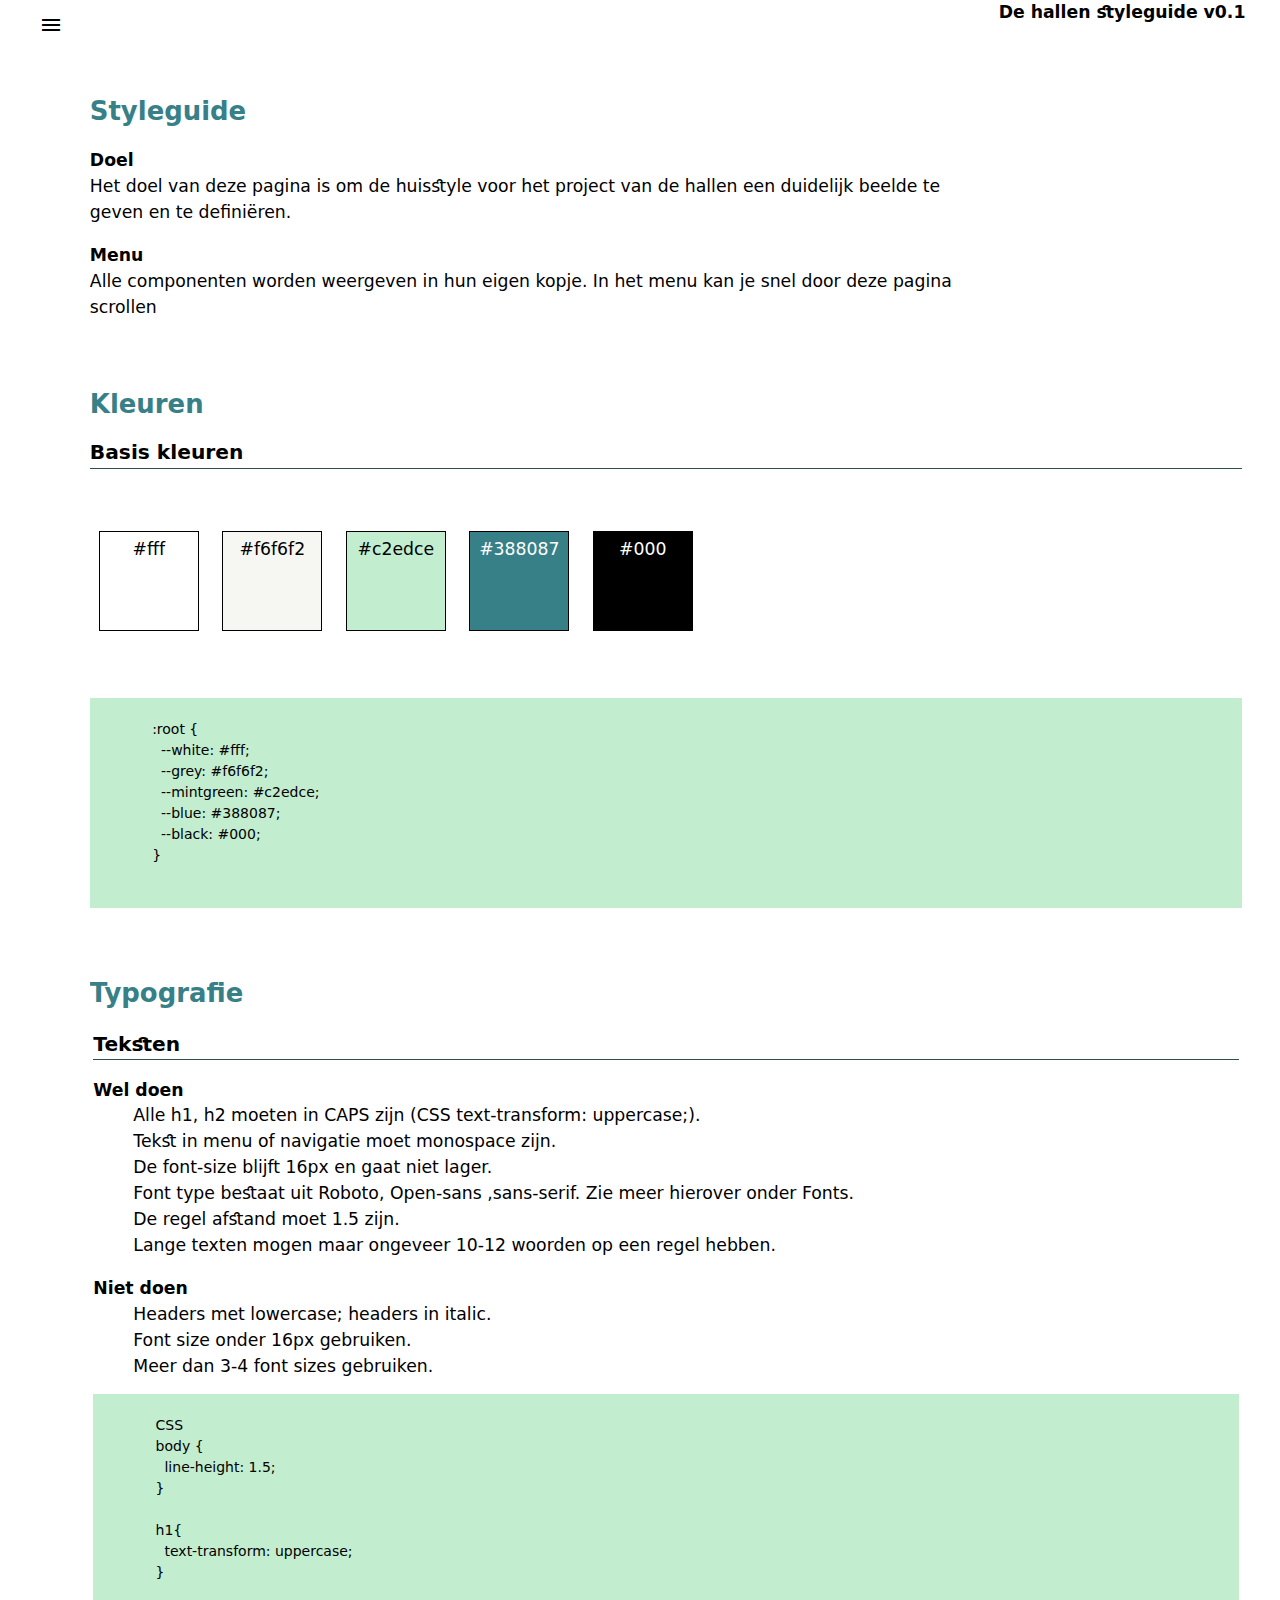
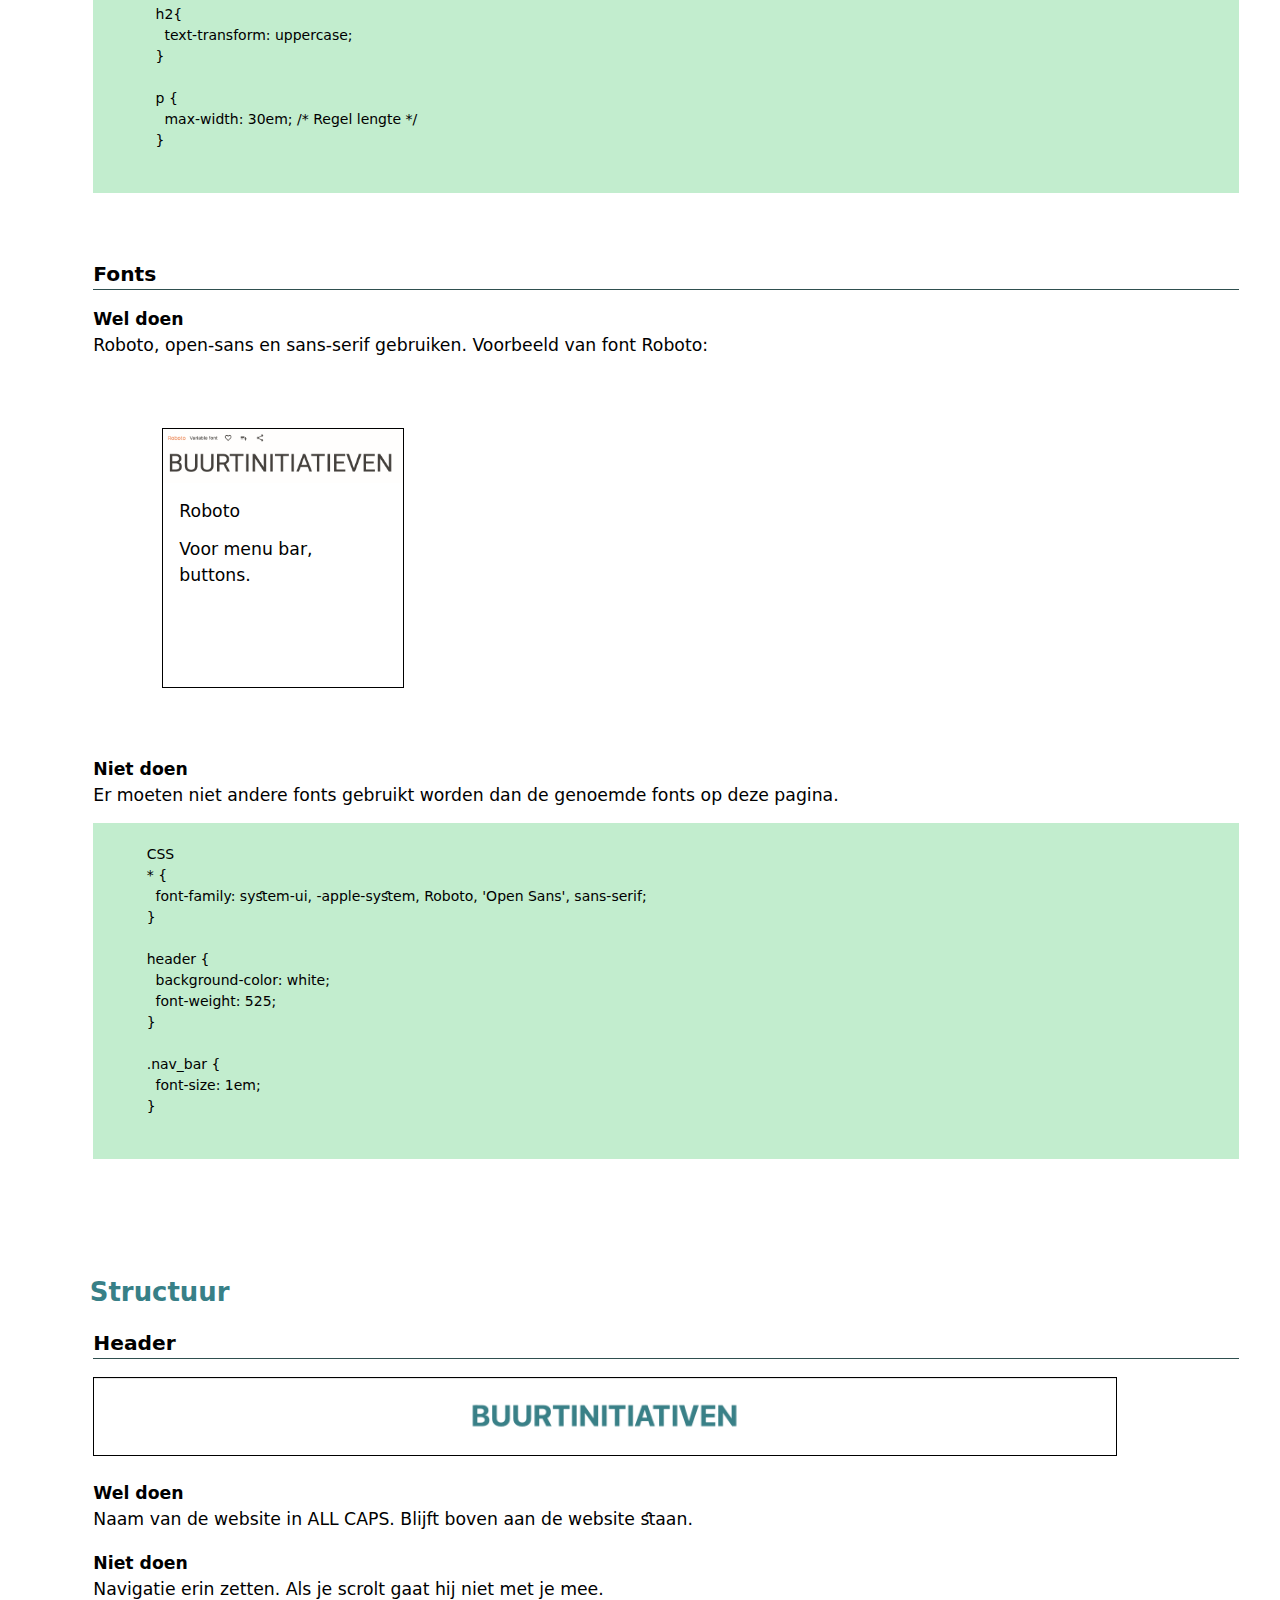
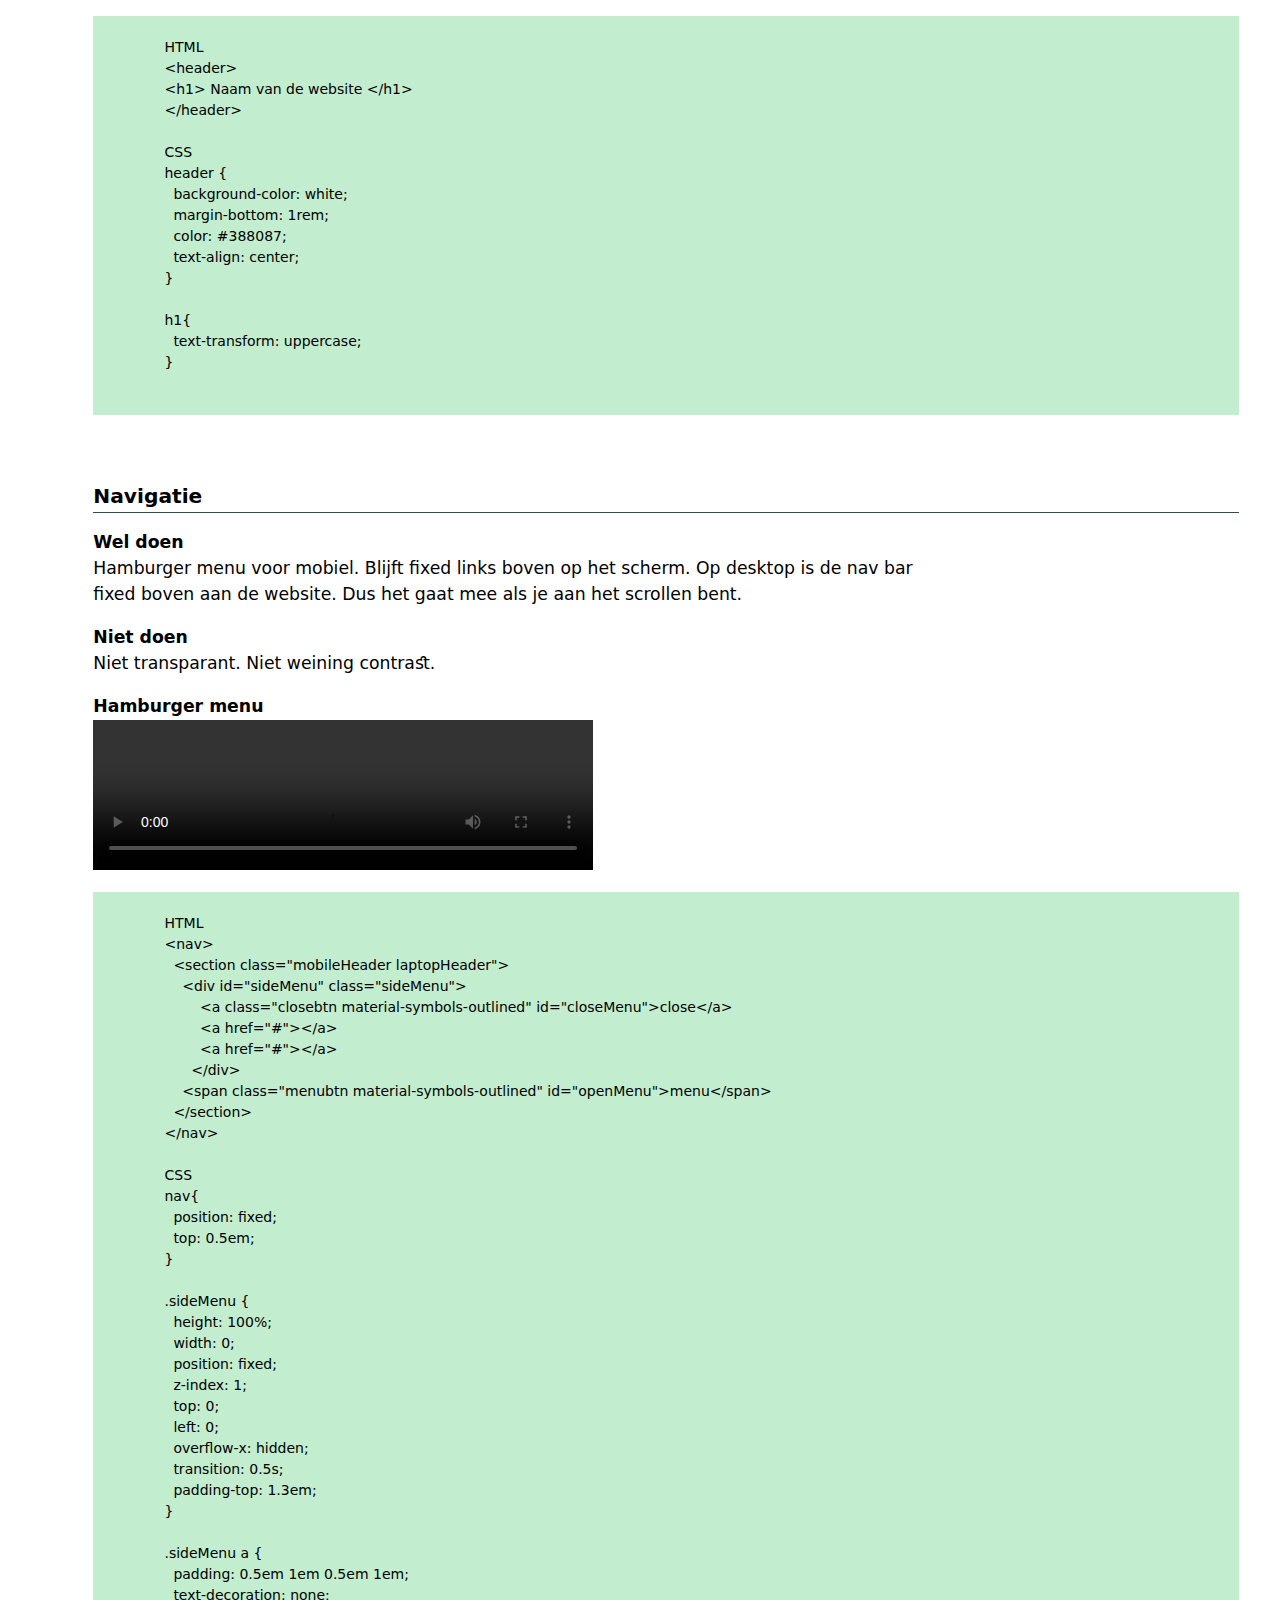
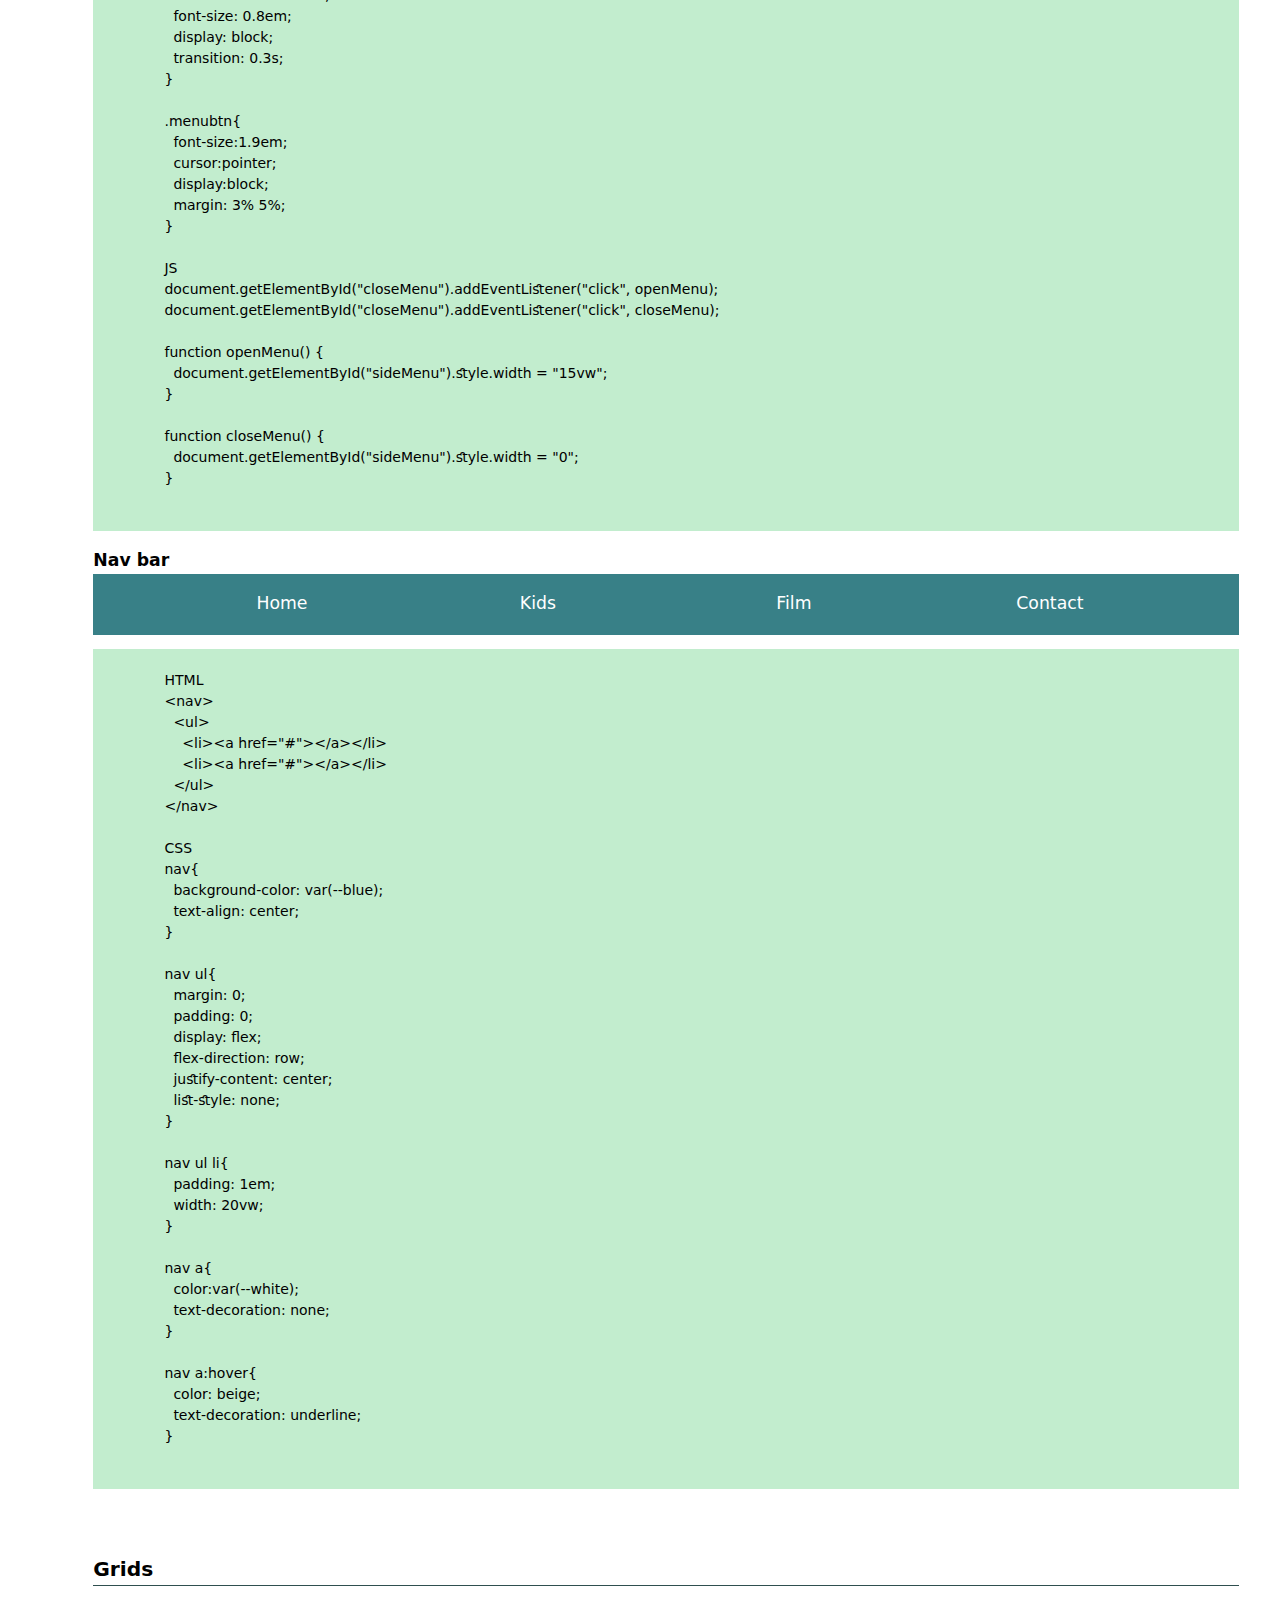
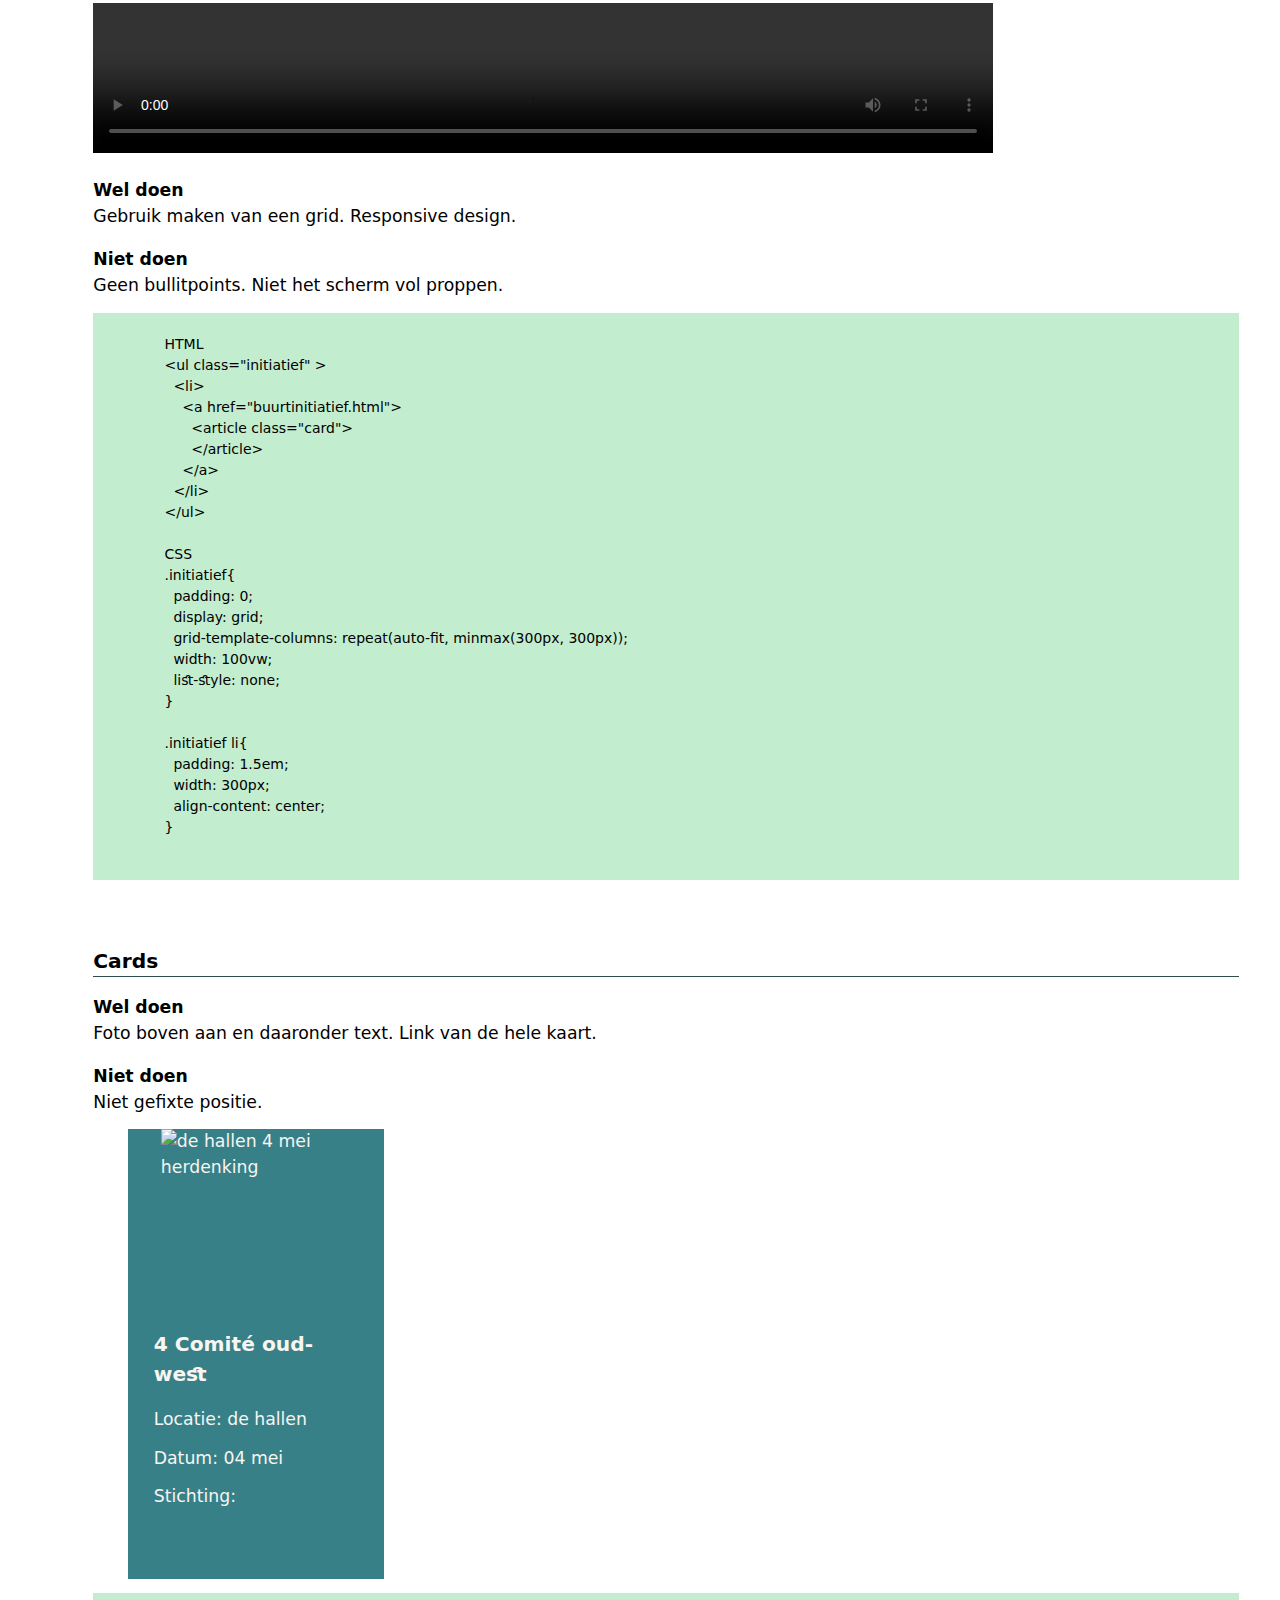
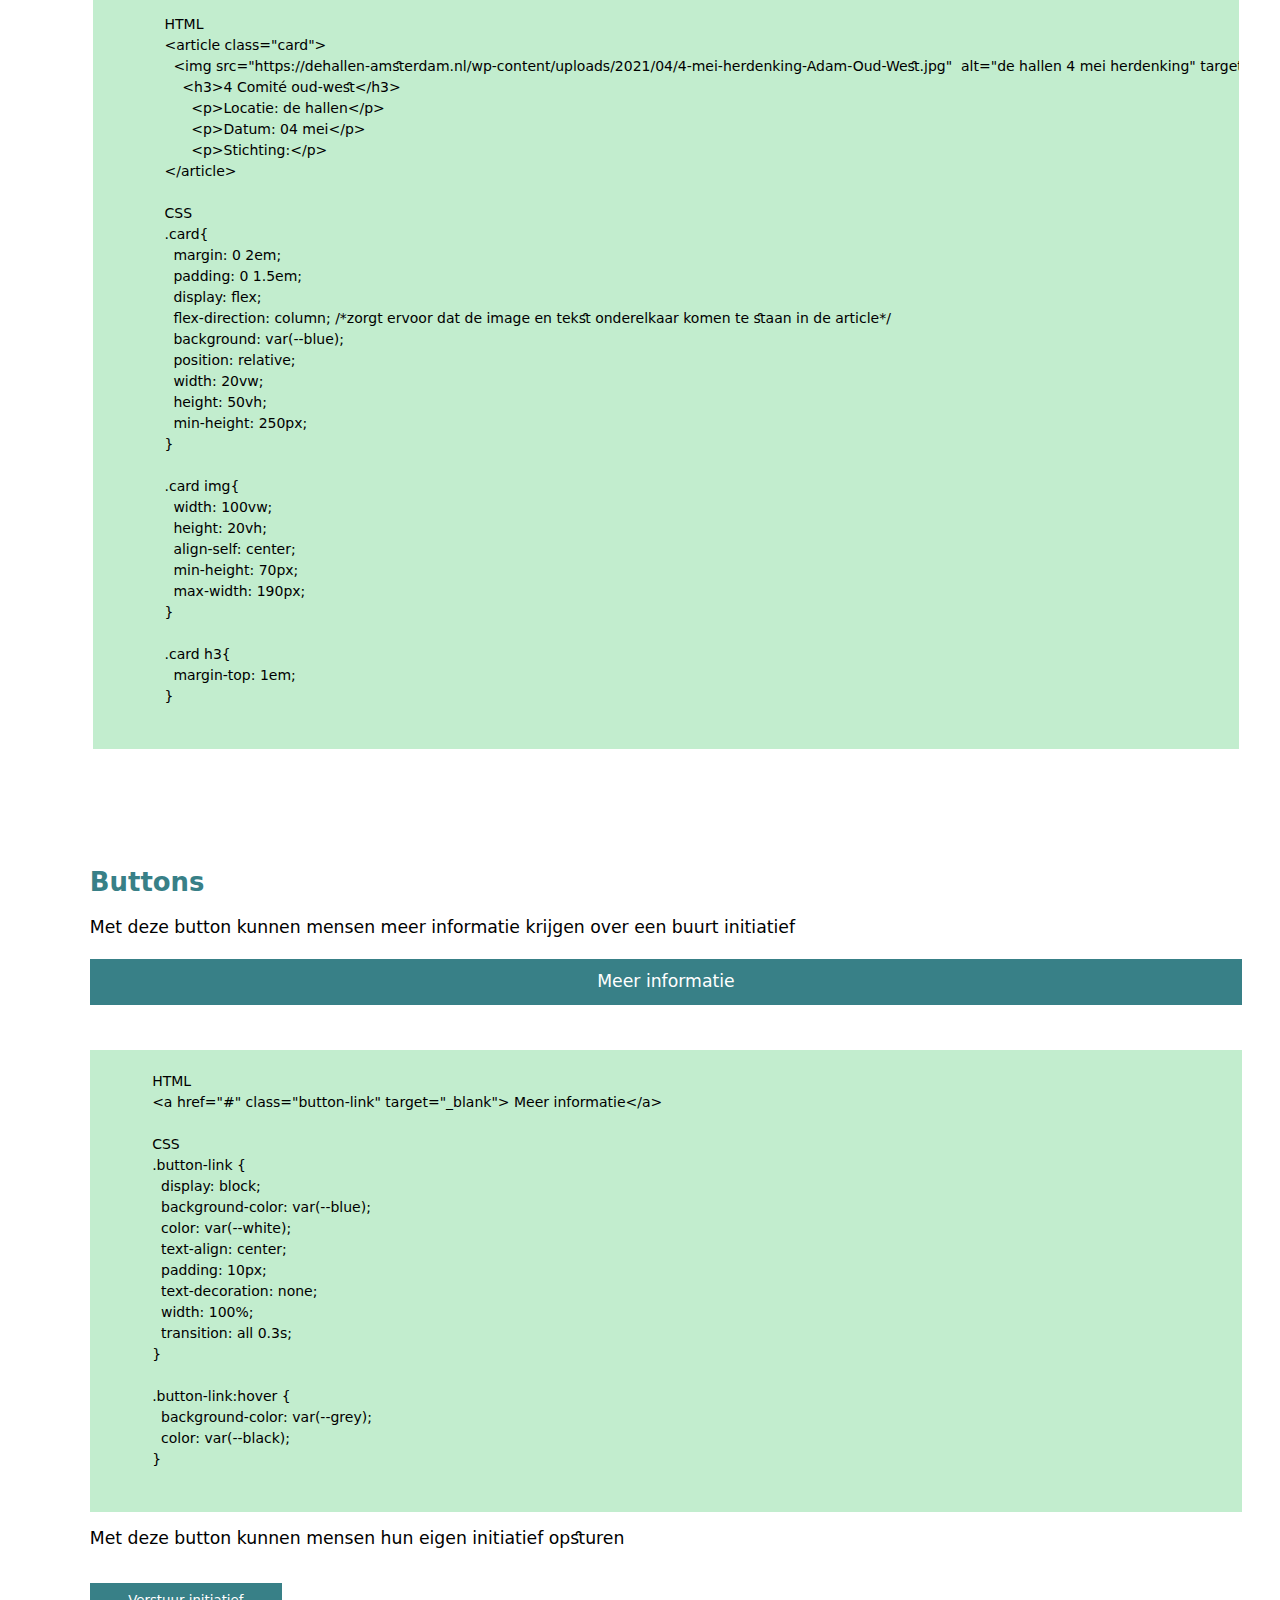
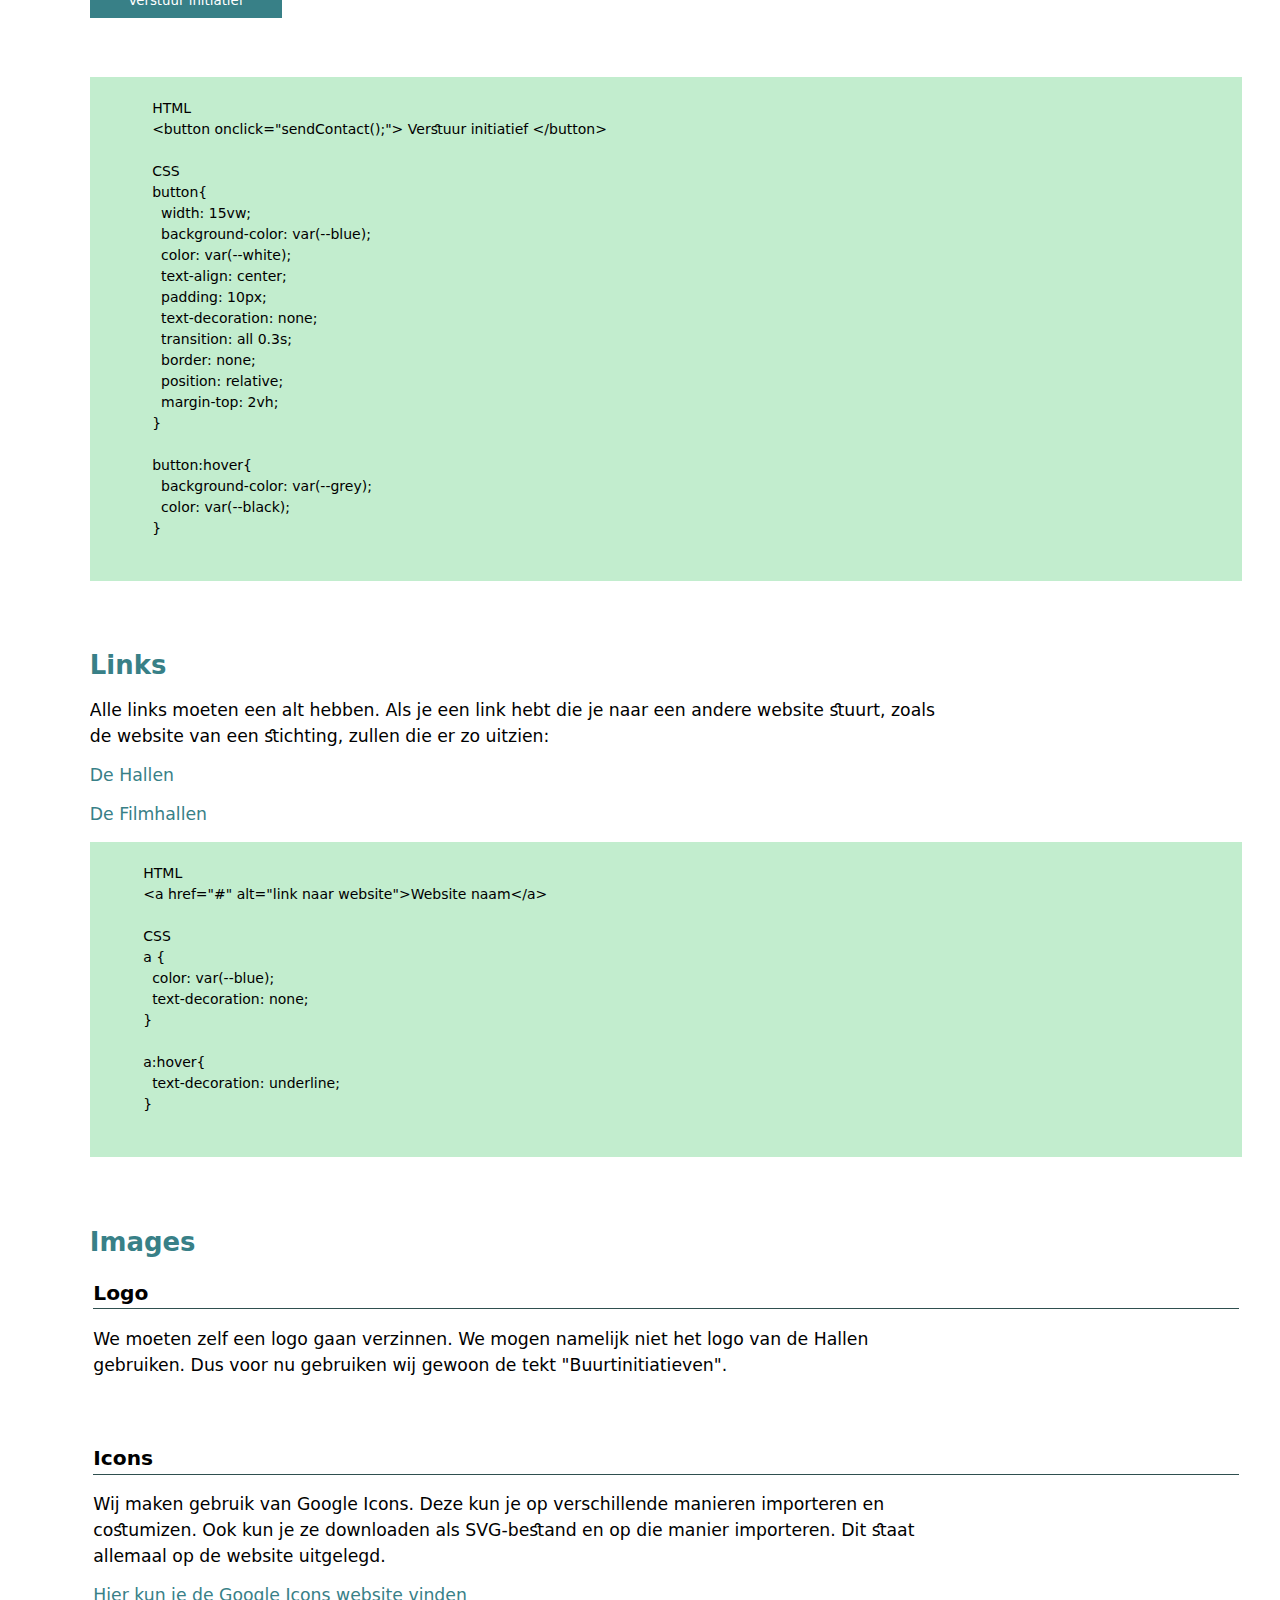
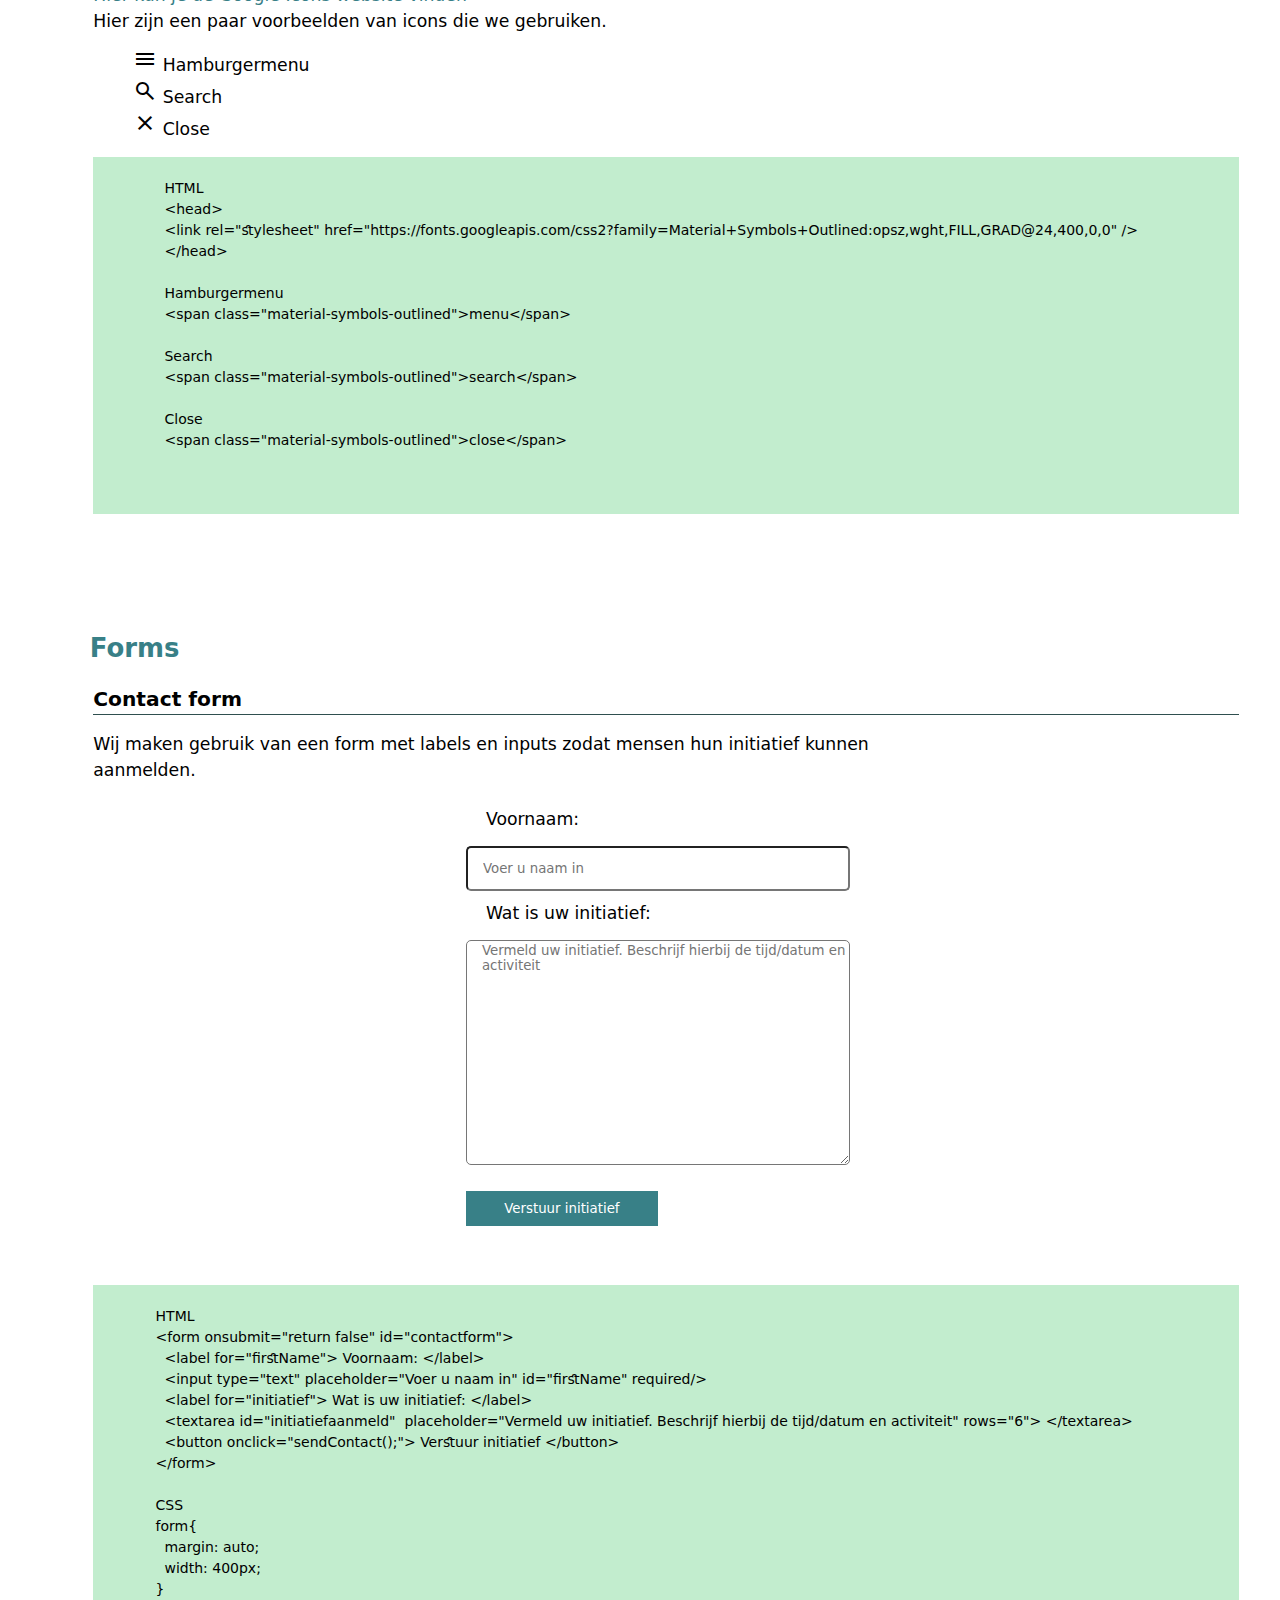
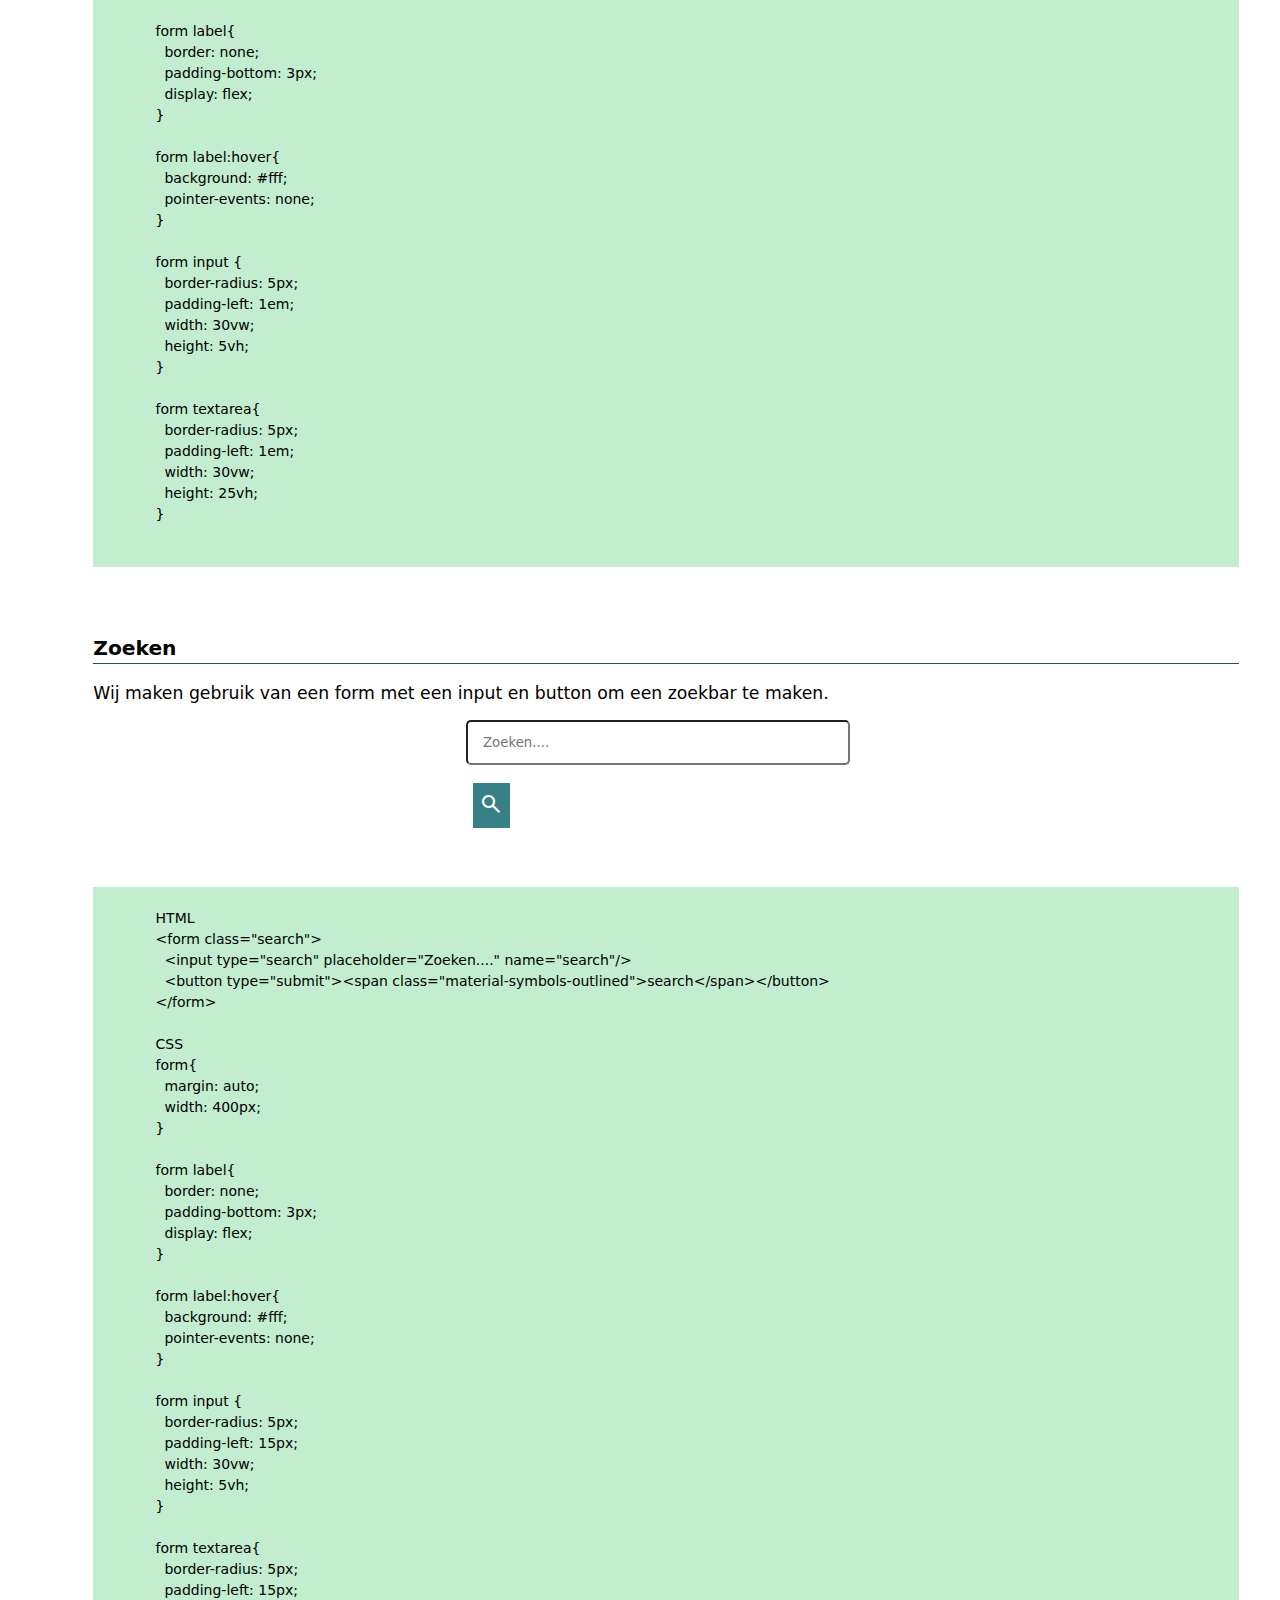
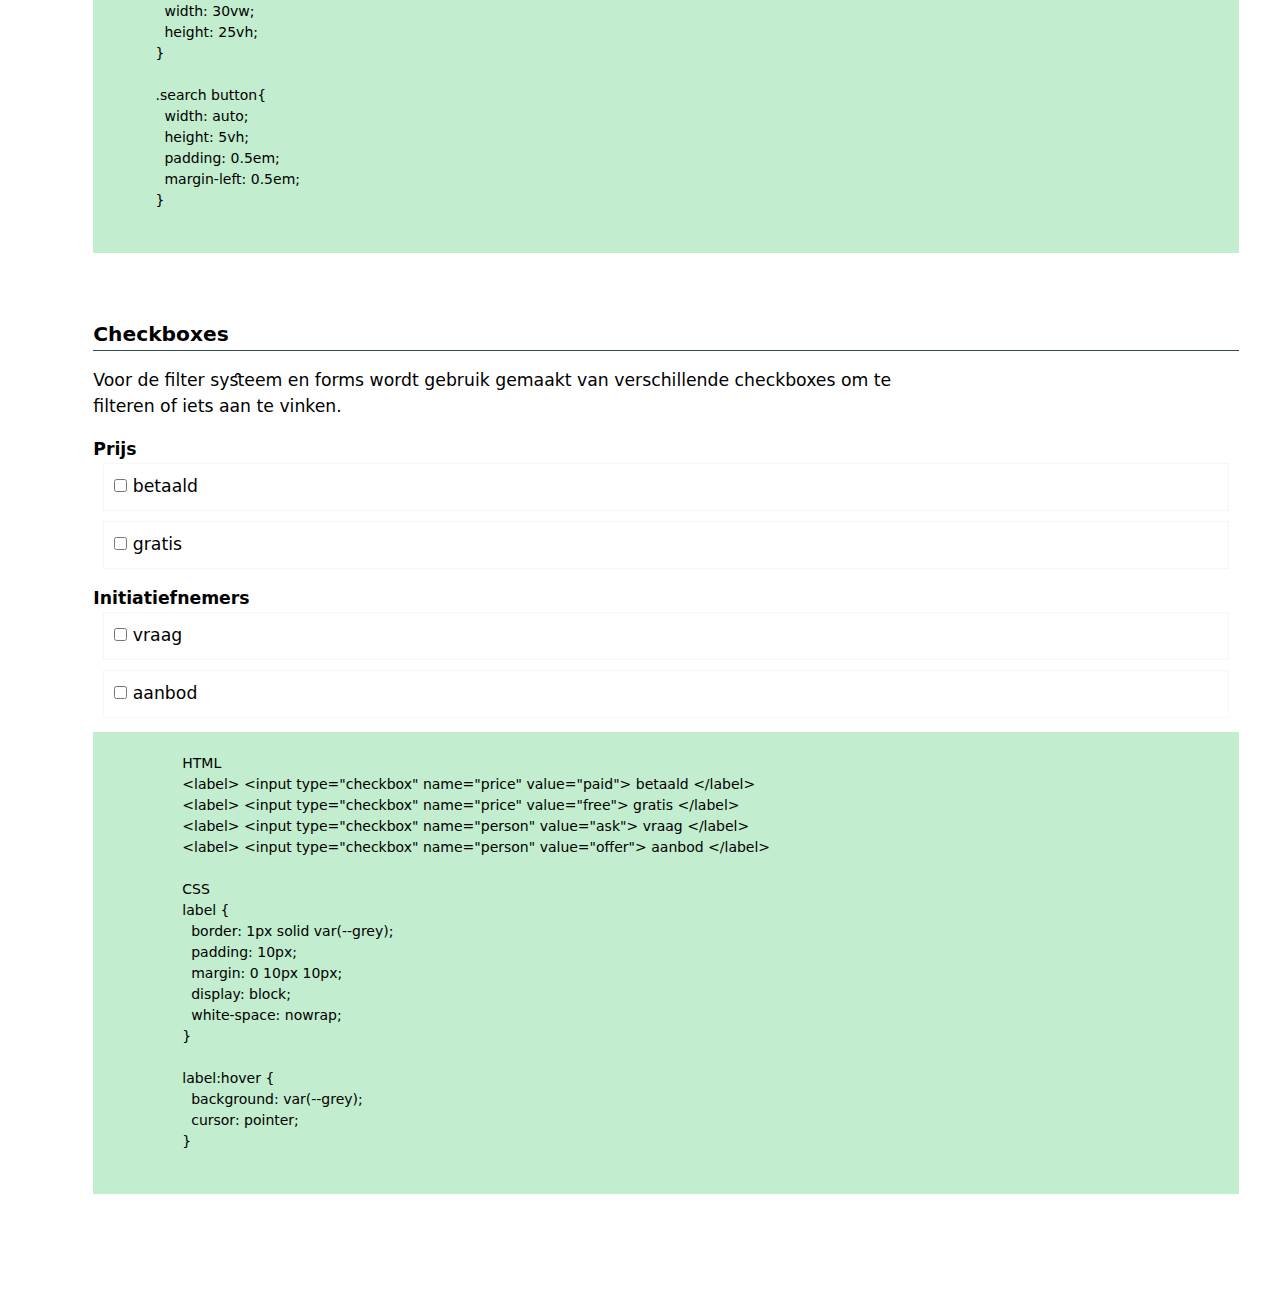
==== commit 9509350b: "video" ====
--- a/index.html
+++ b/index.html
@@ -220,7 +220,7 @@
 
             <h4>Hamburger menu</h4>
             <video  width="500" controls>
-              <source src="media/screen_recording_hamburgermenu2.mp4" type="video/mp4" />
+              <source src="media/screen_recording_hamburgermenu.mp4" type="video/mp4" />
               Your browser does not support the video tag. Download
               <a href="/media/screen_recording_hamburgermenu2.mp4">MP4</a>
             </video>
@@ -343,7 +343,7 @@
             <h3>Grids</h3>
 
             <video controls width="900">
-              <source src="/media/screen_recording_grid.mp4" type="video/mp4" />
+              <source src="media/screen_recording_grid.mp4" type="video/mp4" />
             </video>
 
             <h4>Wel doen</h4>
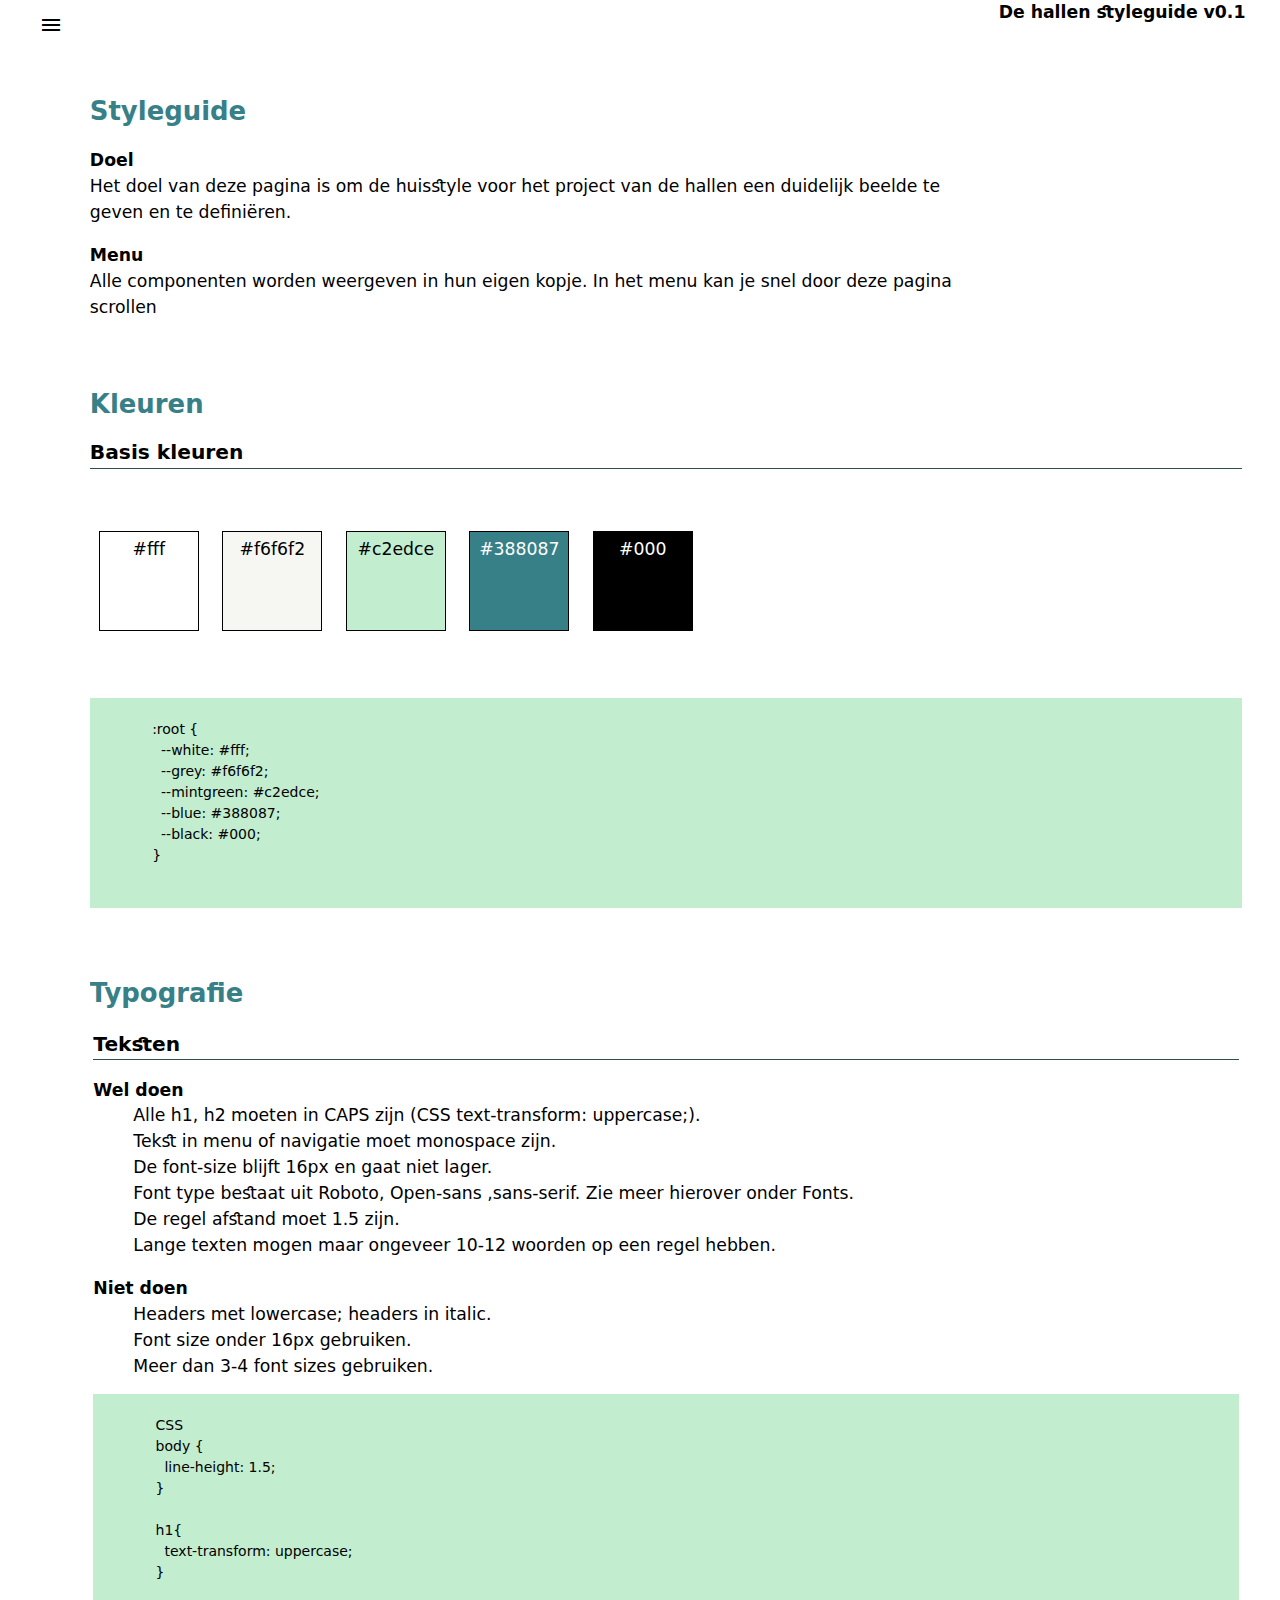
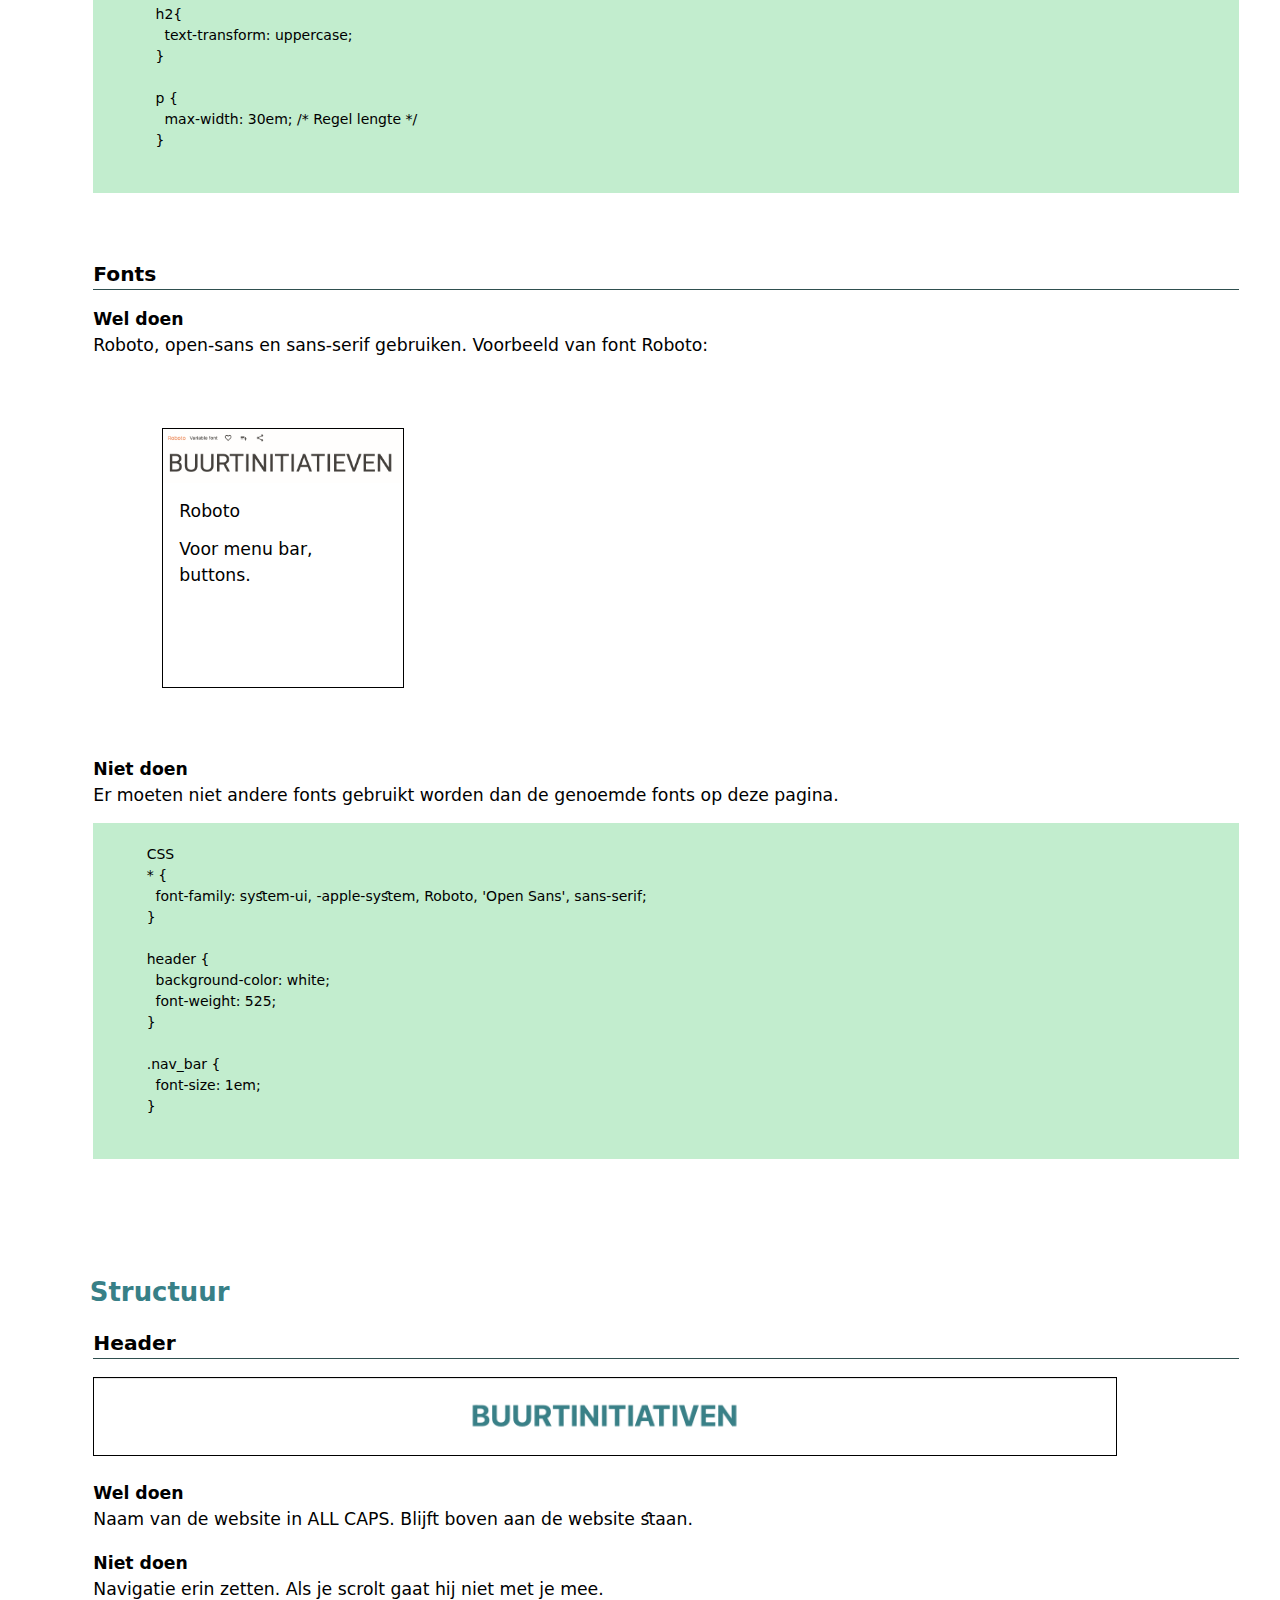
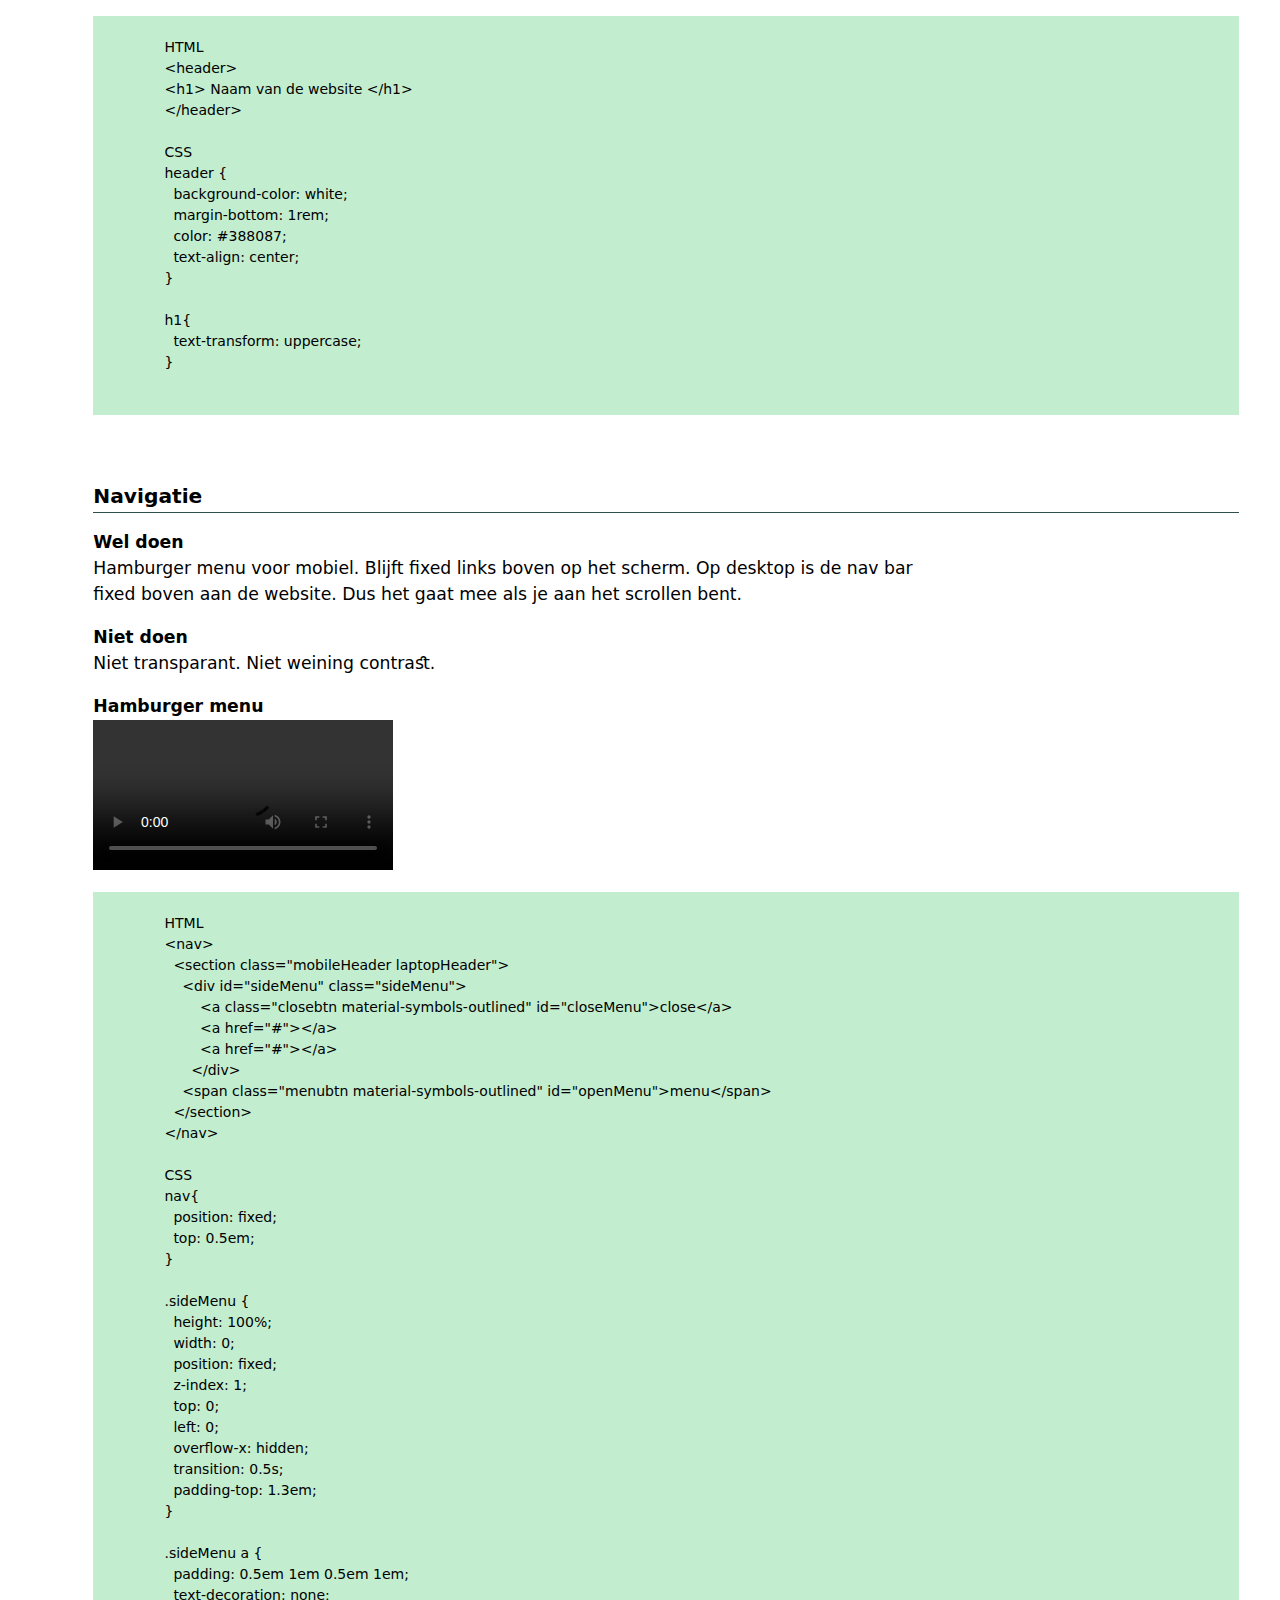
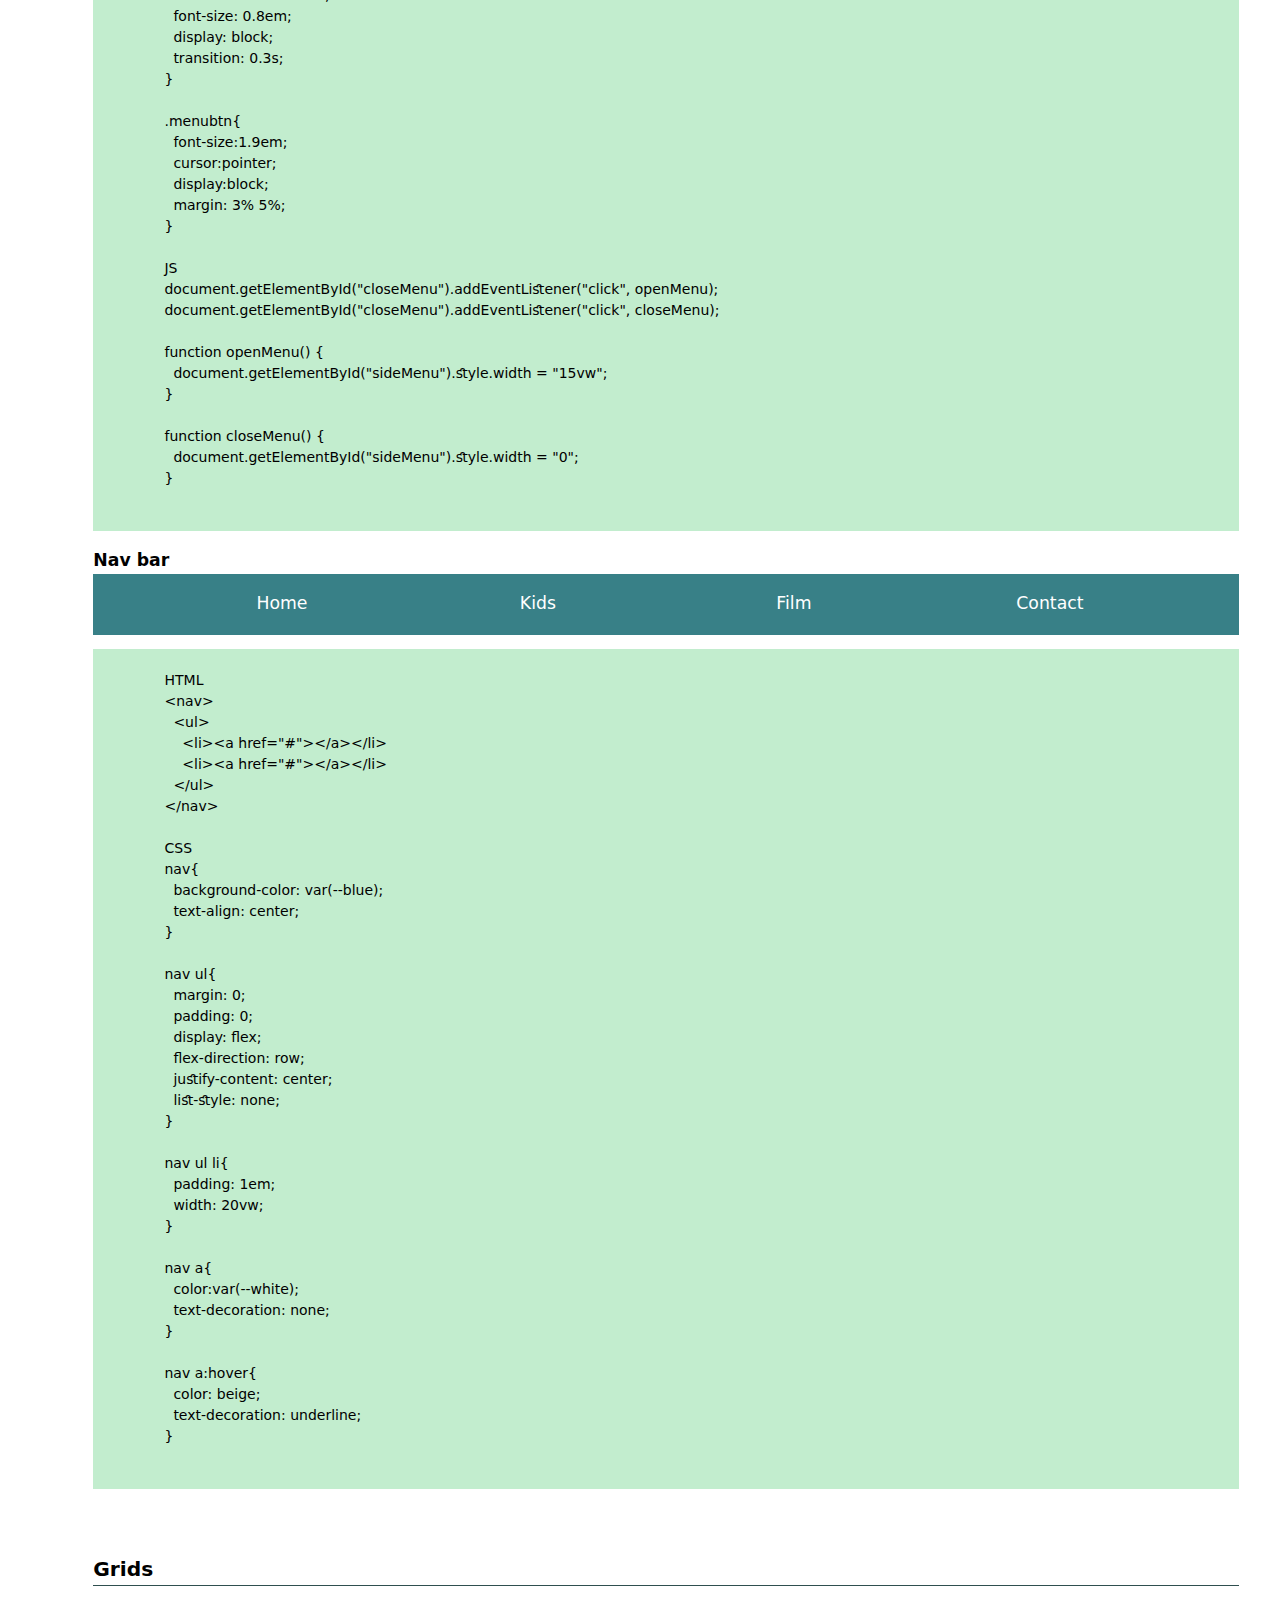
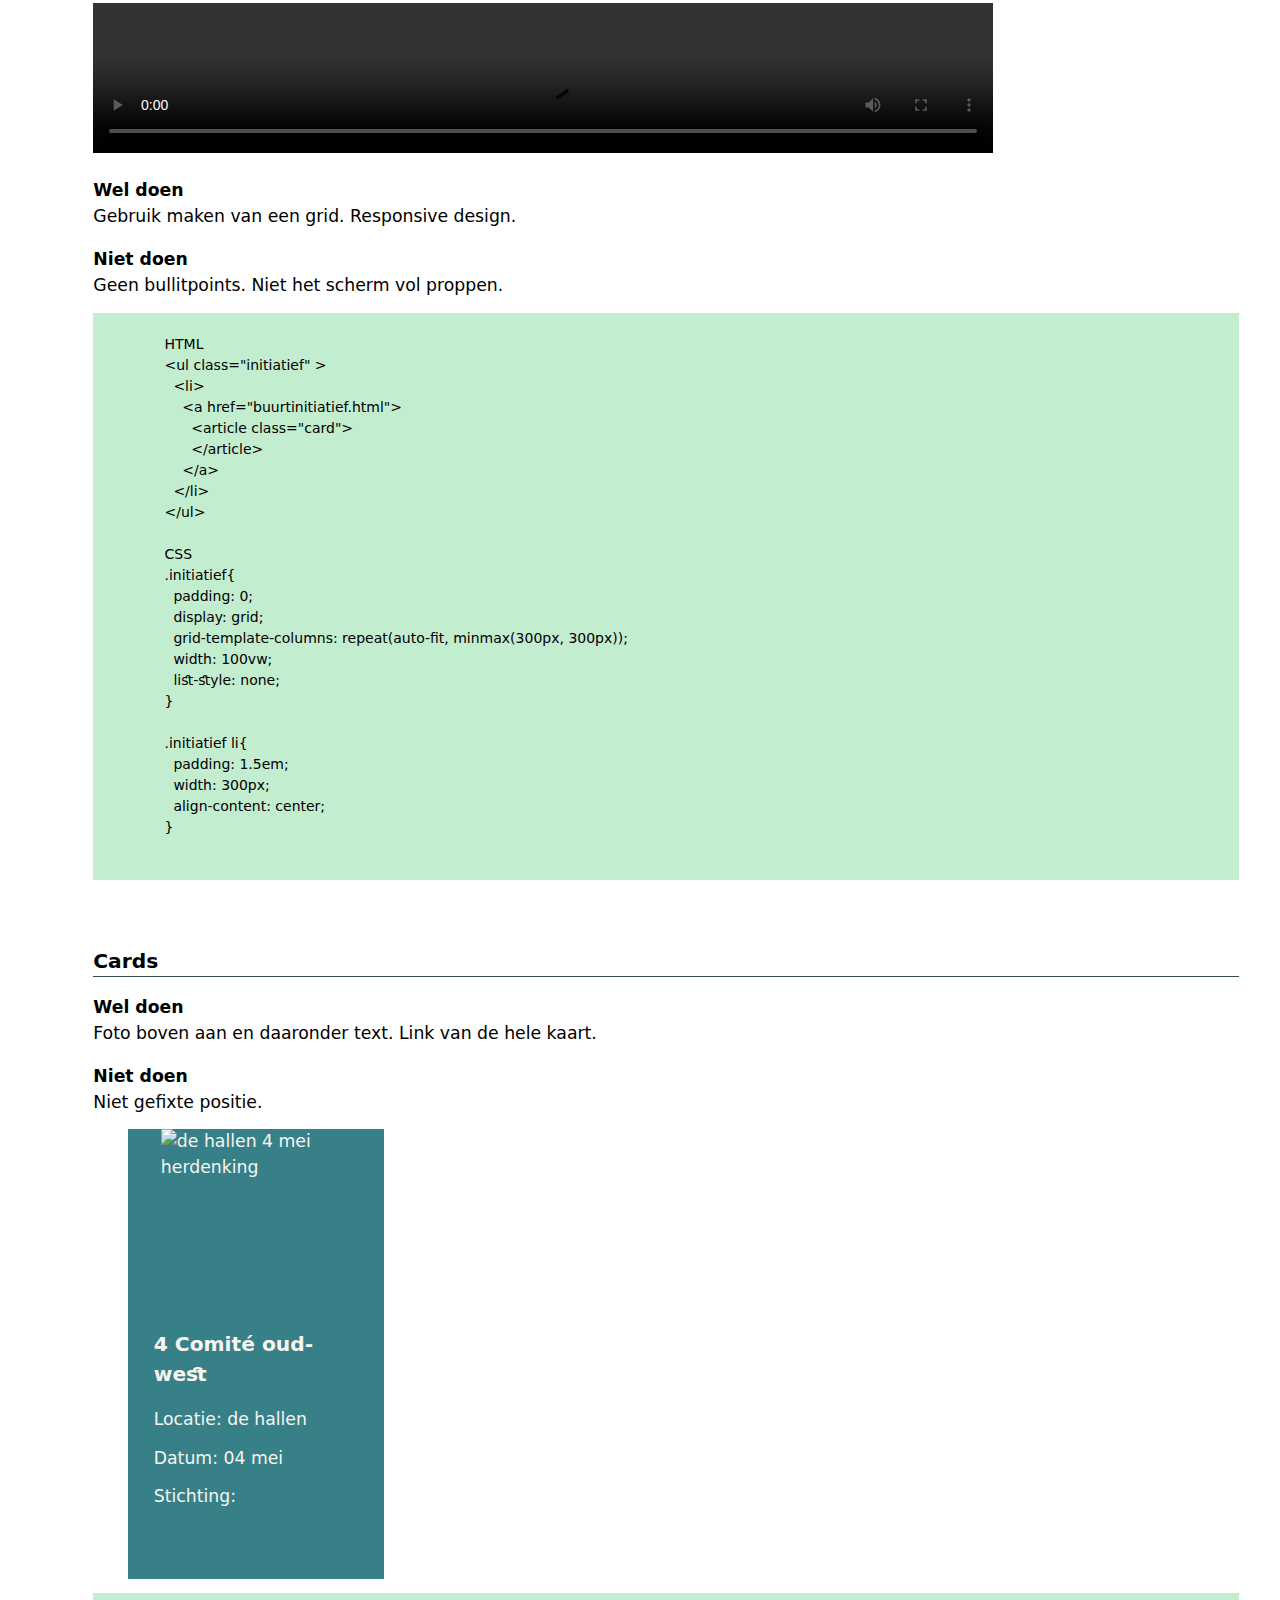
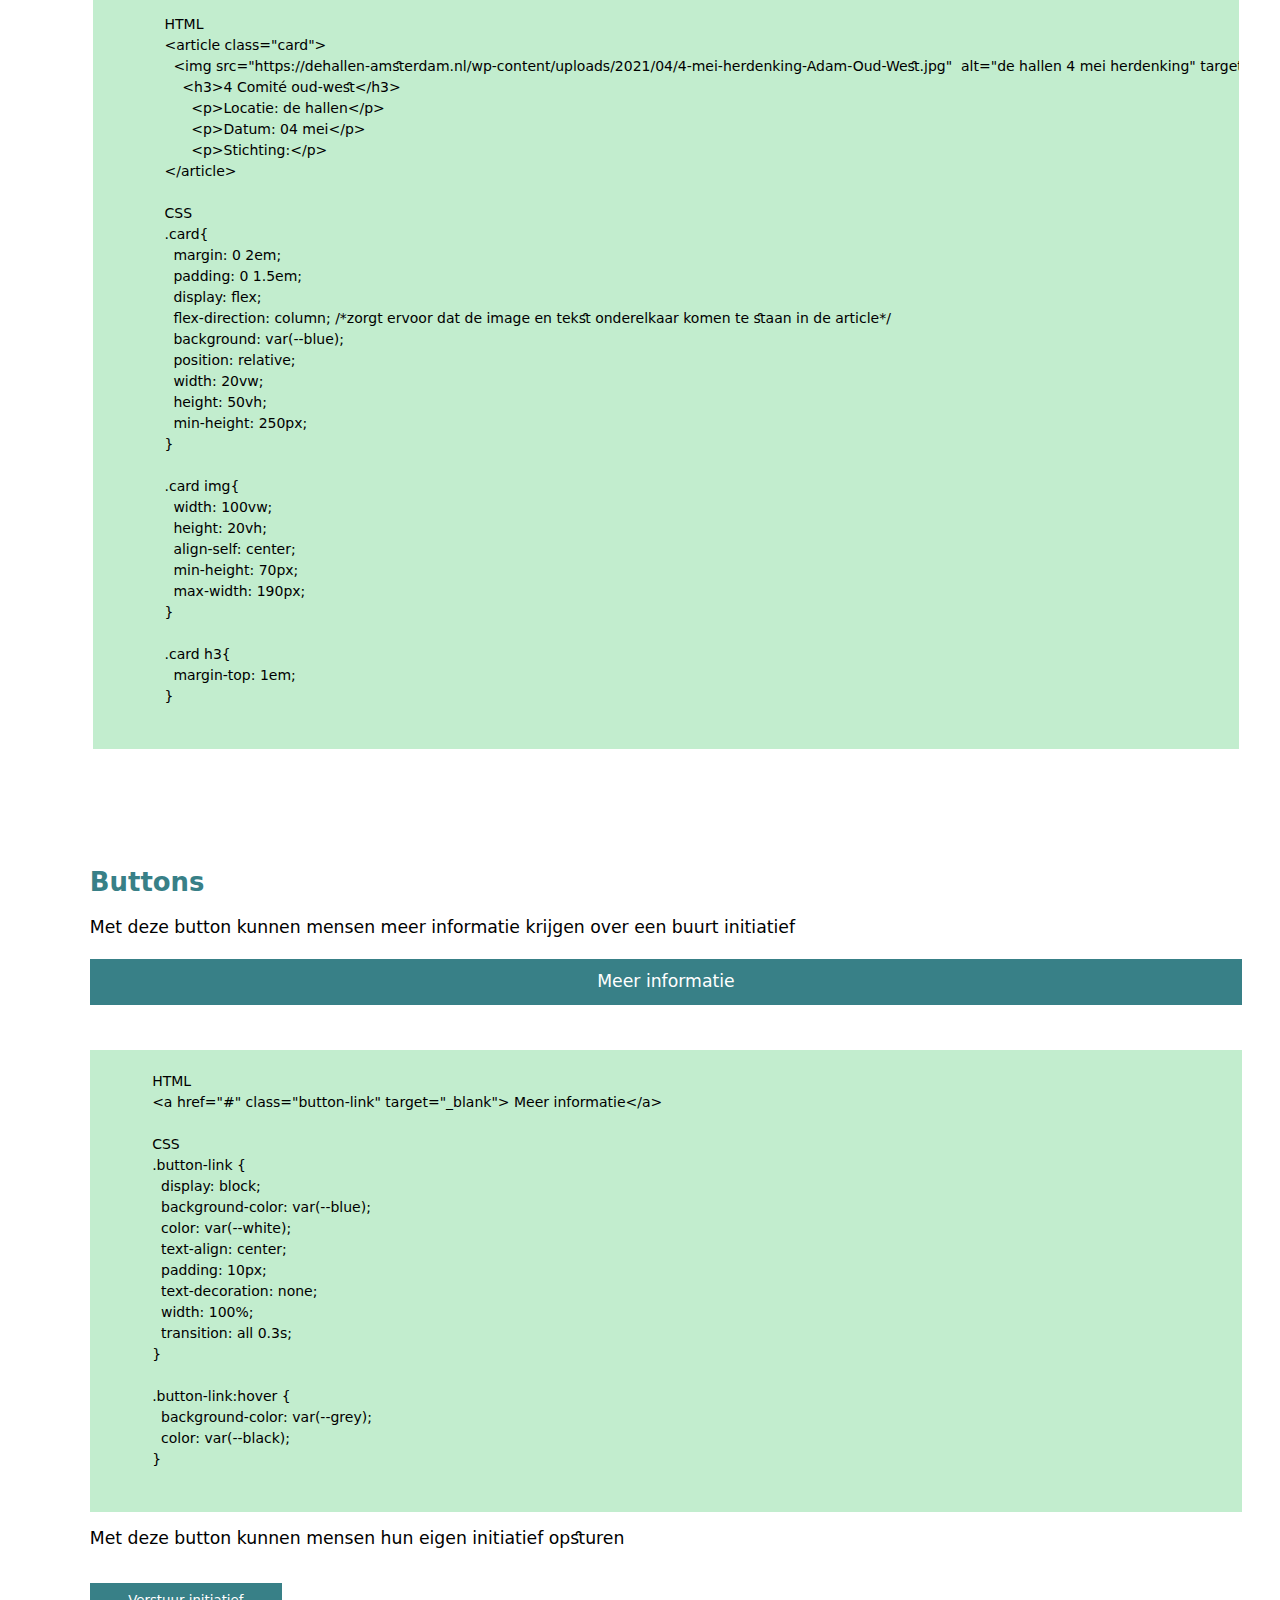
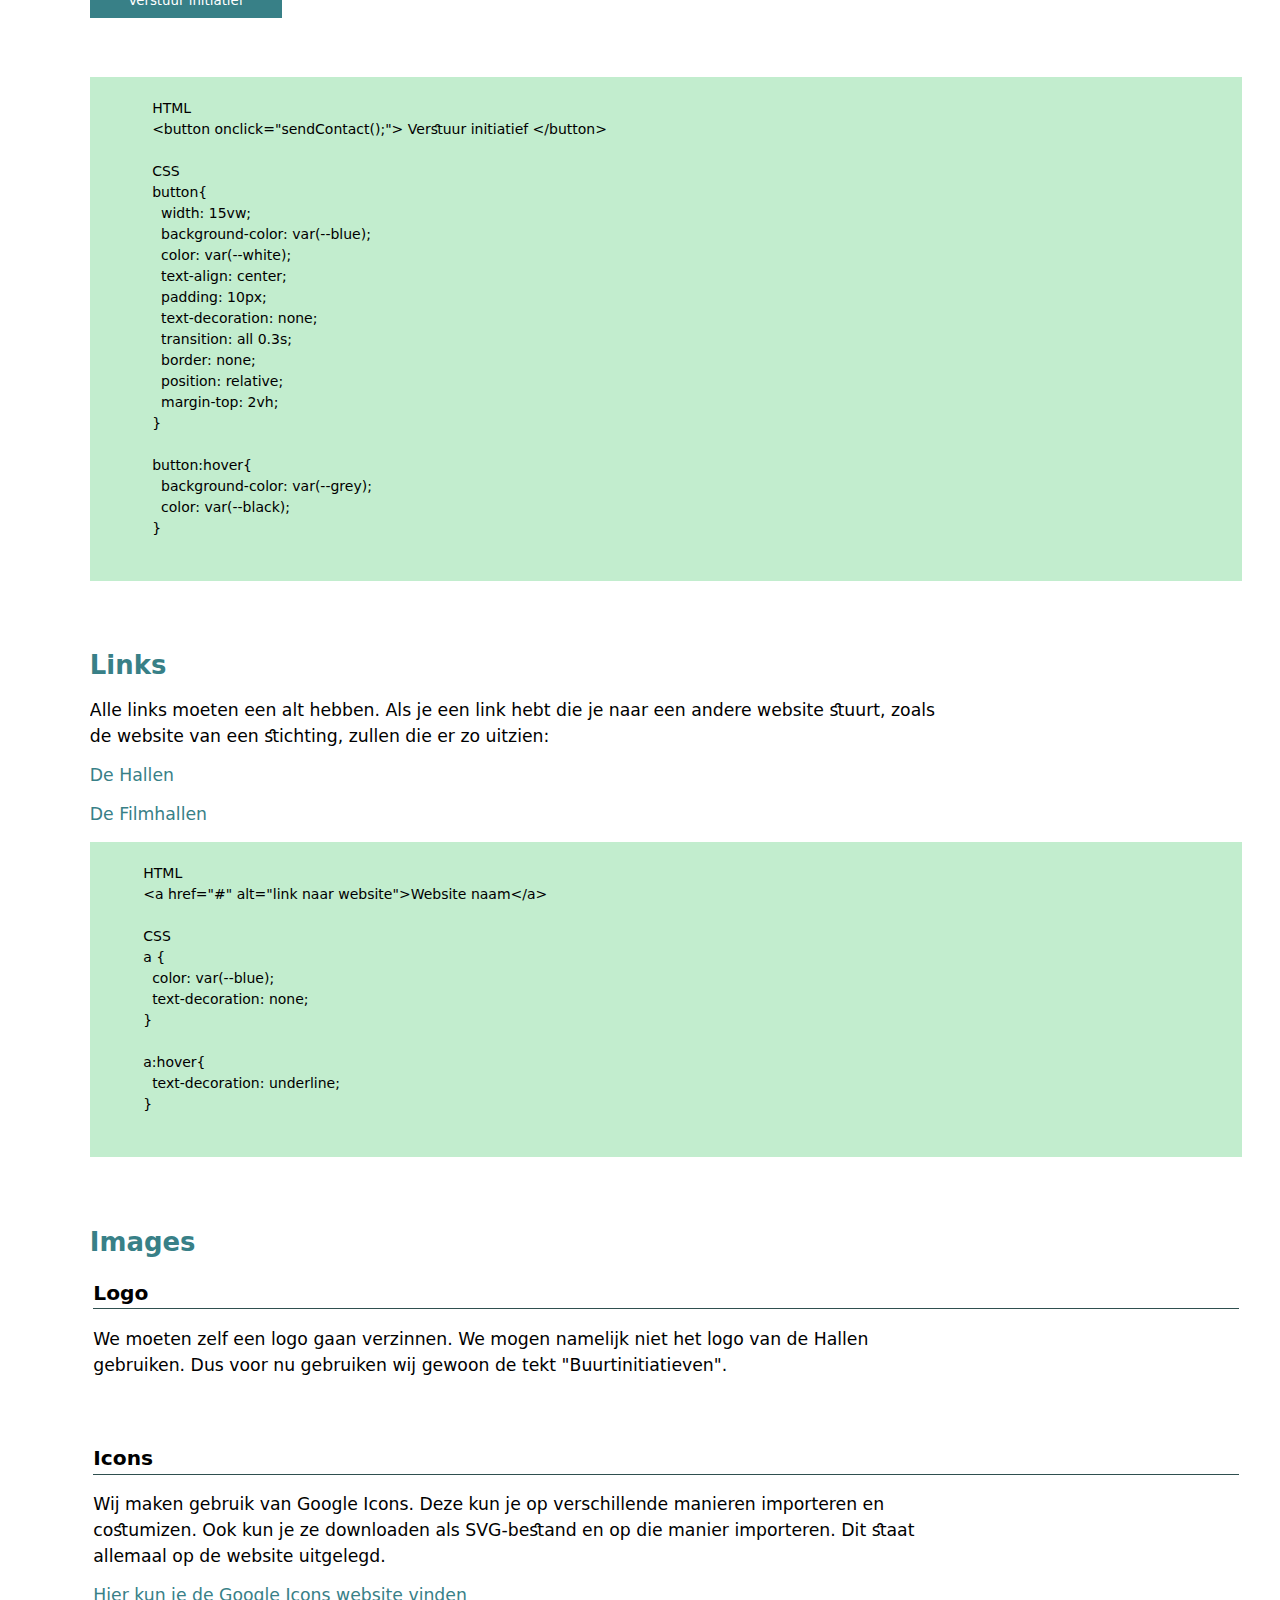
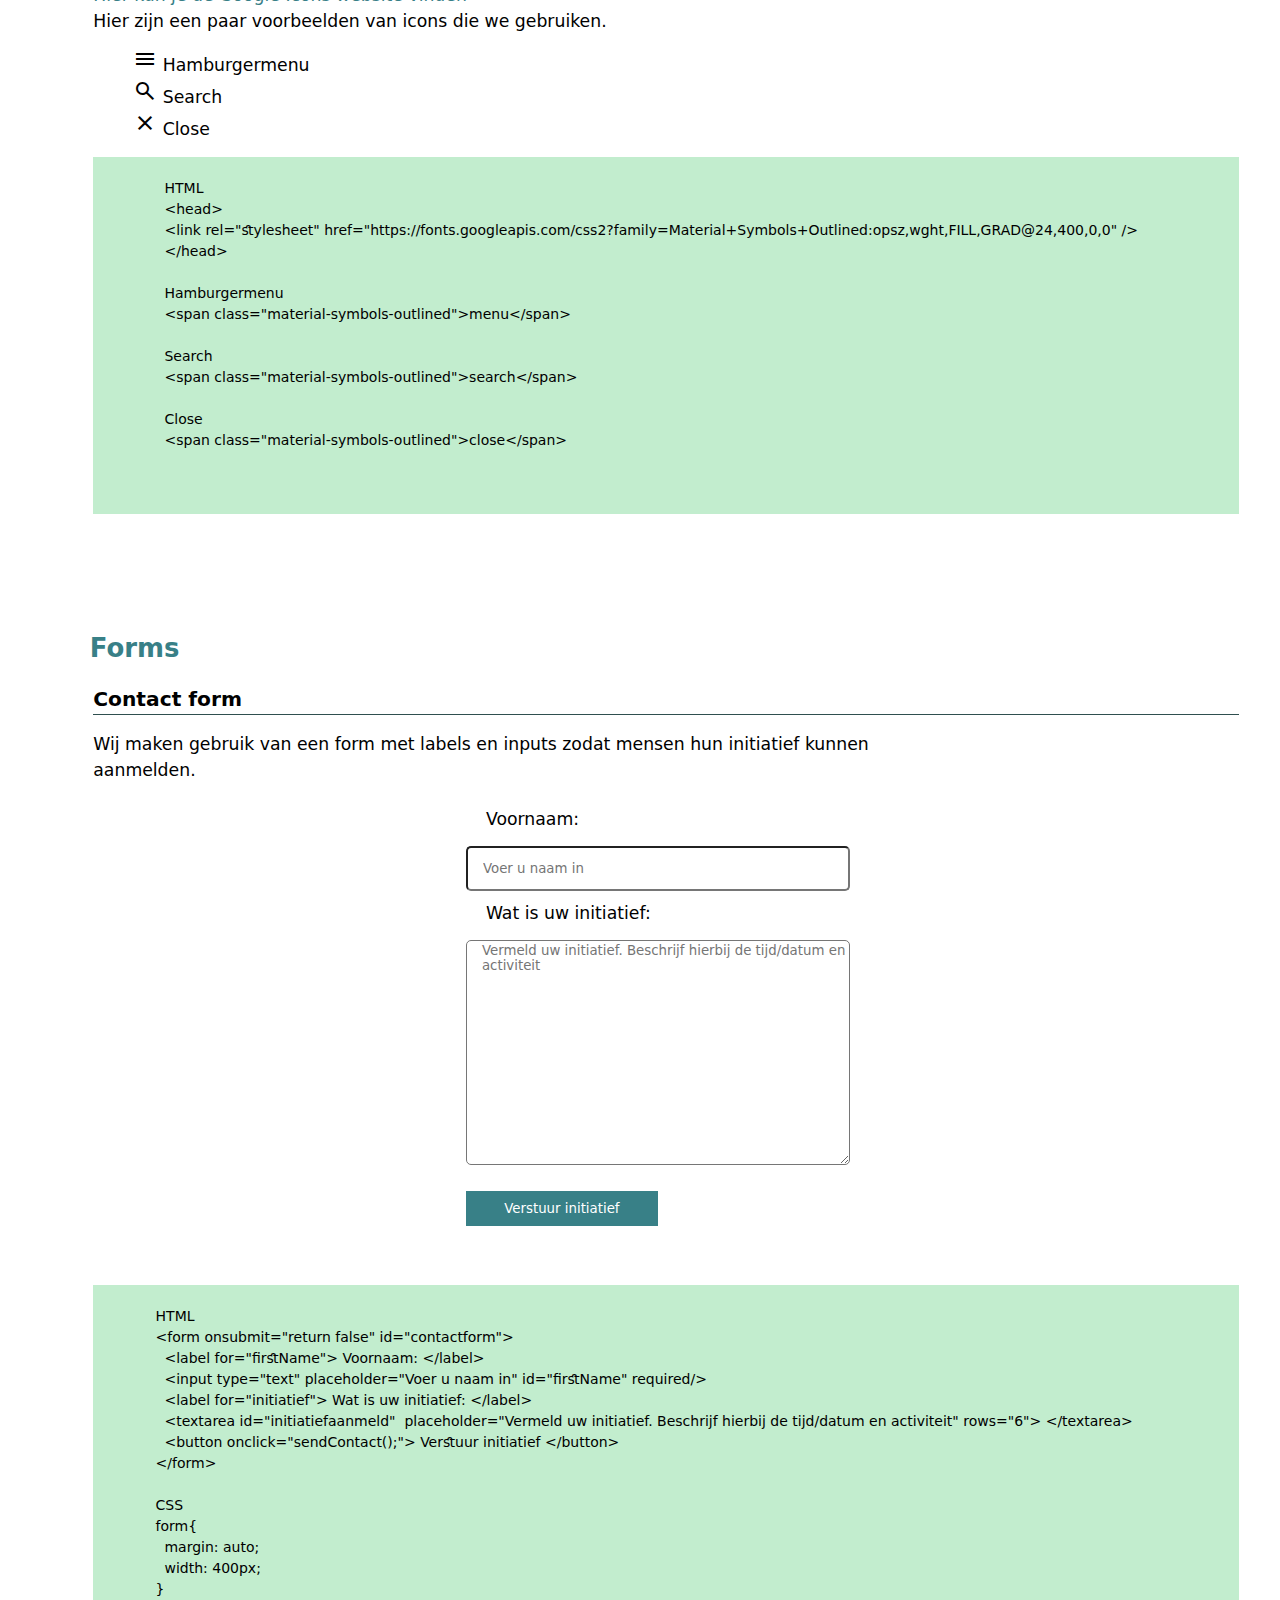
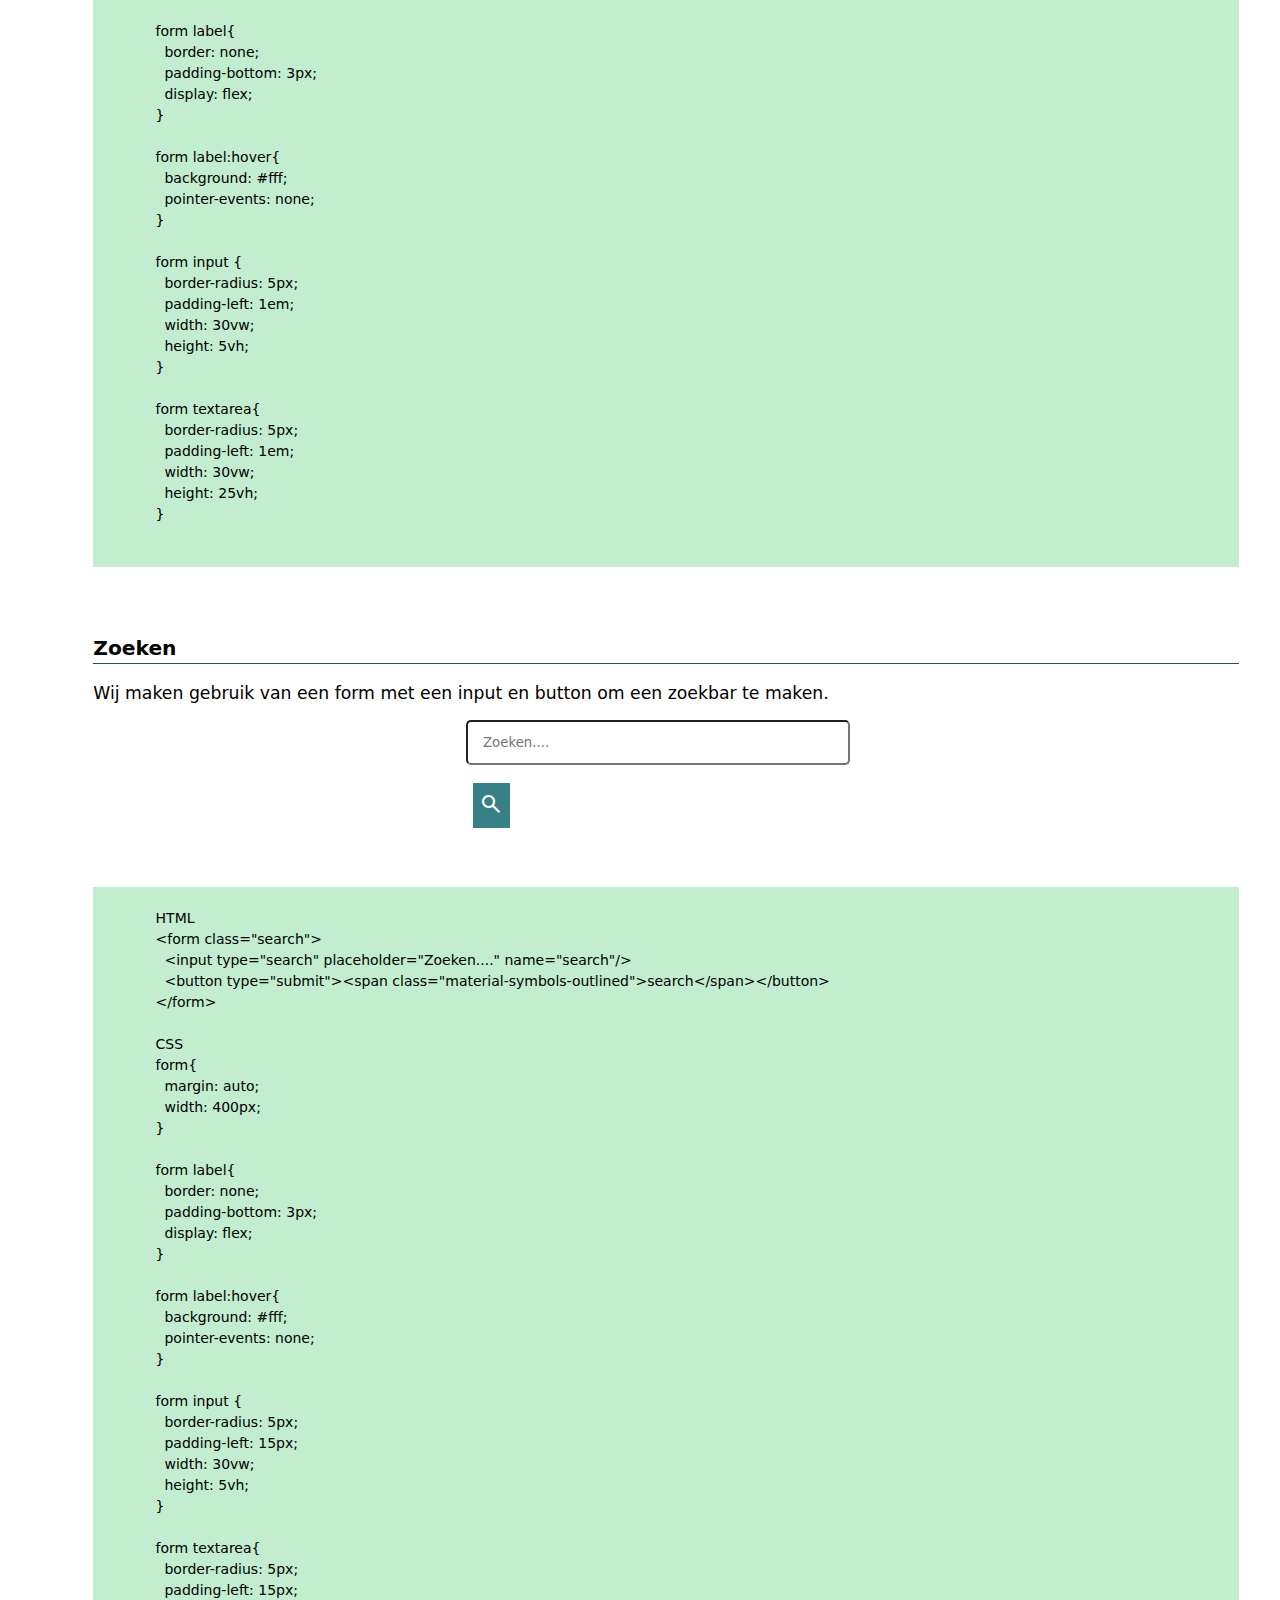
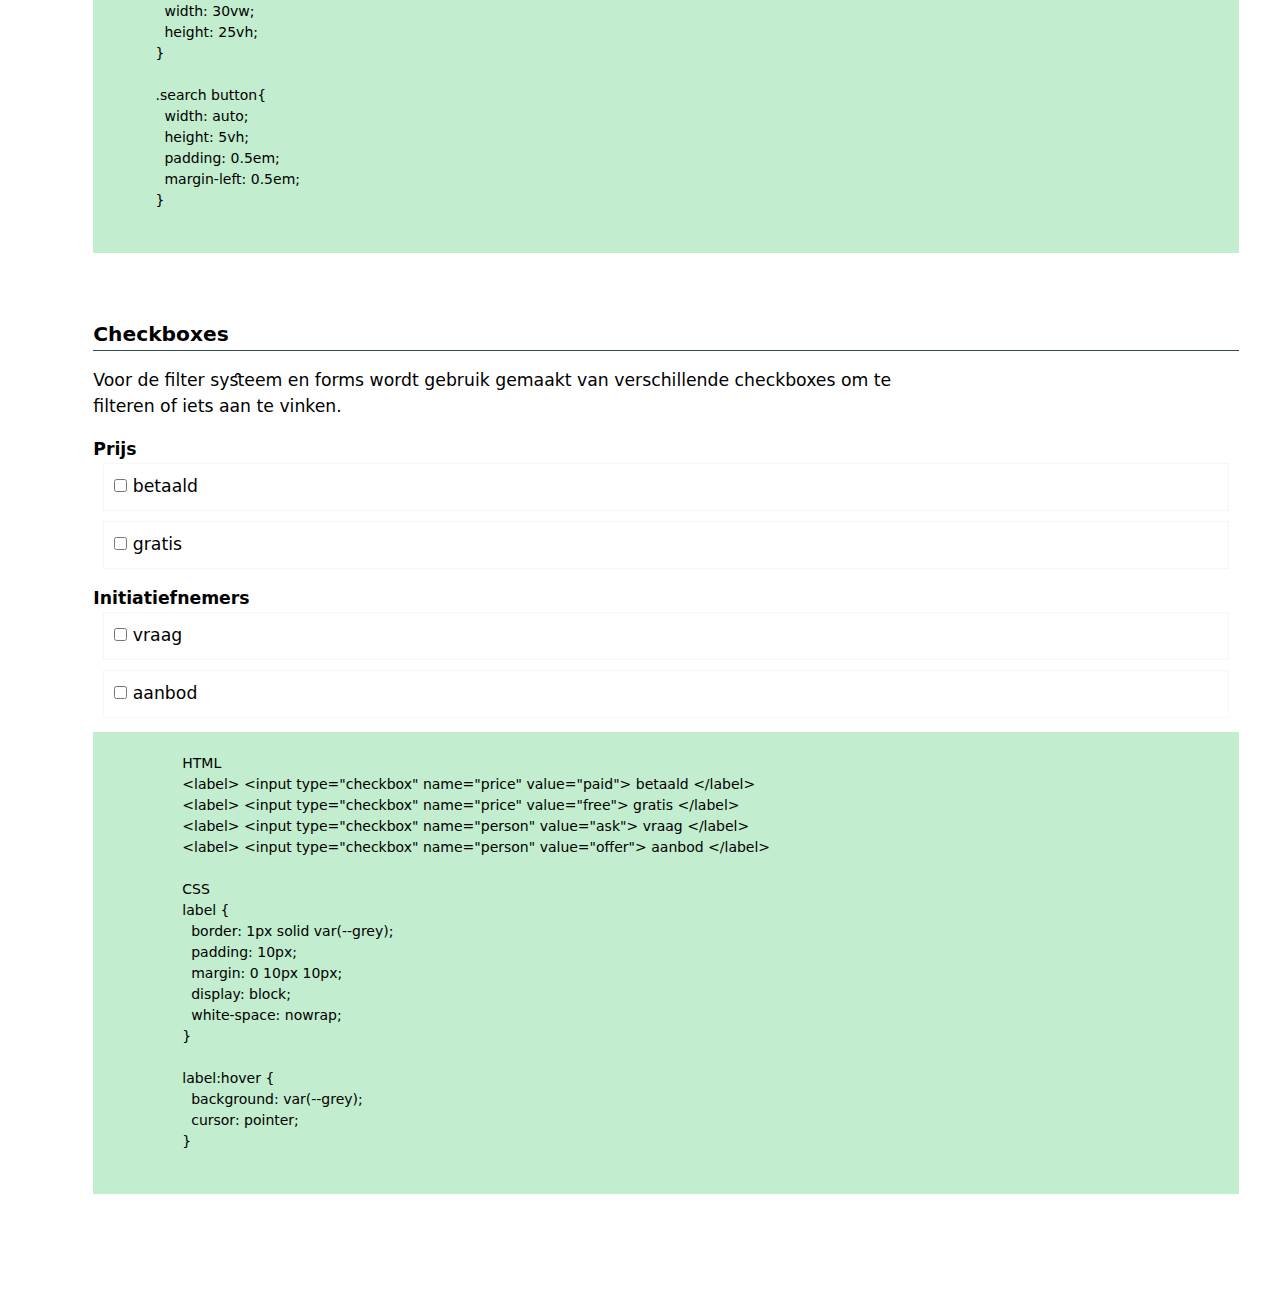
==== commit 971dc99c: "video" ====
--- a/index.html
+++ b/index.html
@@ -219,10 +219,10 @@
             <p> Niet transparant. Niet weining contrast.</p>
 
             <h4>Hamburger menu</h4>
-            <video  width="500" controls>
+            <video  width="300" controls>
               <source src="media/screen_recording_hamburgermenu.mp4" type="video/mp4" />
               Your browser does not support the video tag. Download
-              <a href="/media/screen_recording_hamburgermenu2.mp4">MP4</a>
+              <a href="media/screen_recording_hamburgermenu.mp4">MP4</a>
             </video>
 
             <pre>
@@ -344,6 +344,8 @@
 
             <video controls width="900">
               <source src="media/screen_recording_grid.mp4" type="video/mp4" />
+              Your browser does not support the video tag. Download
+              <a href="media/screen_recording_grid.mp4">MP4</a>
             </video>
 
             <h4>Wel doen</h4>
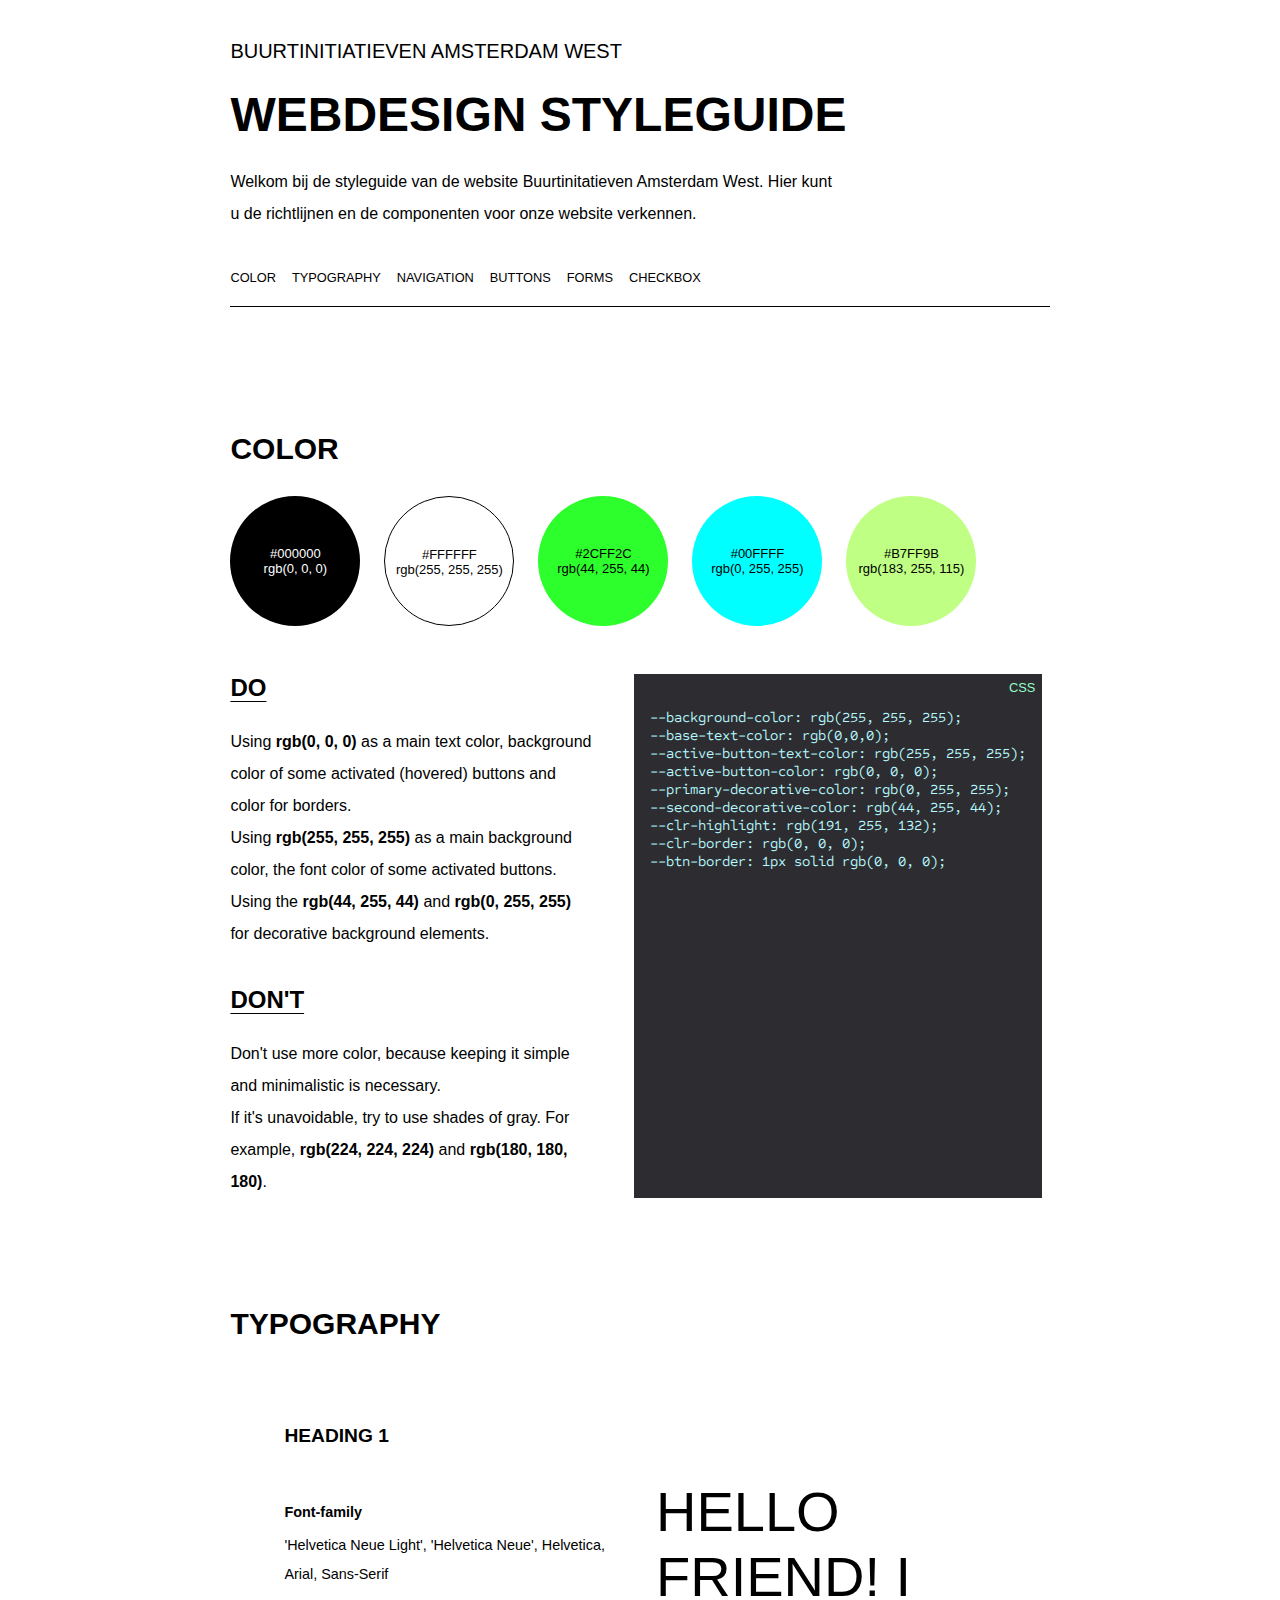
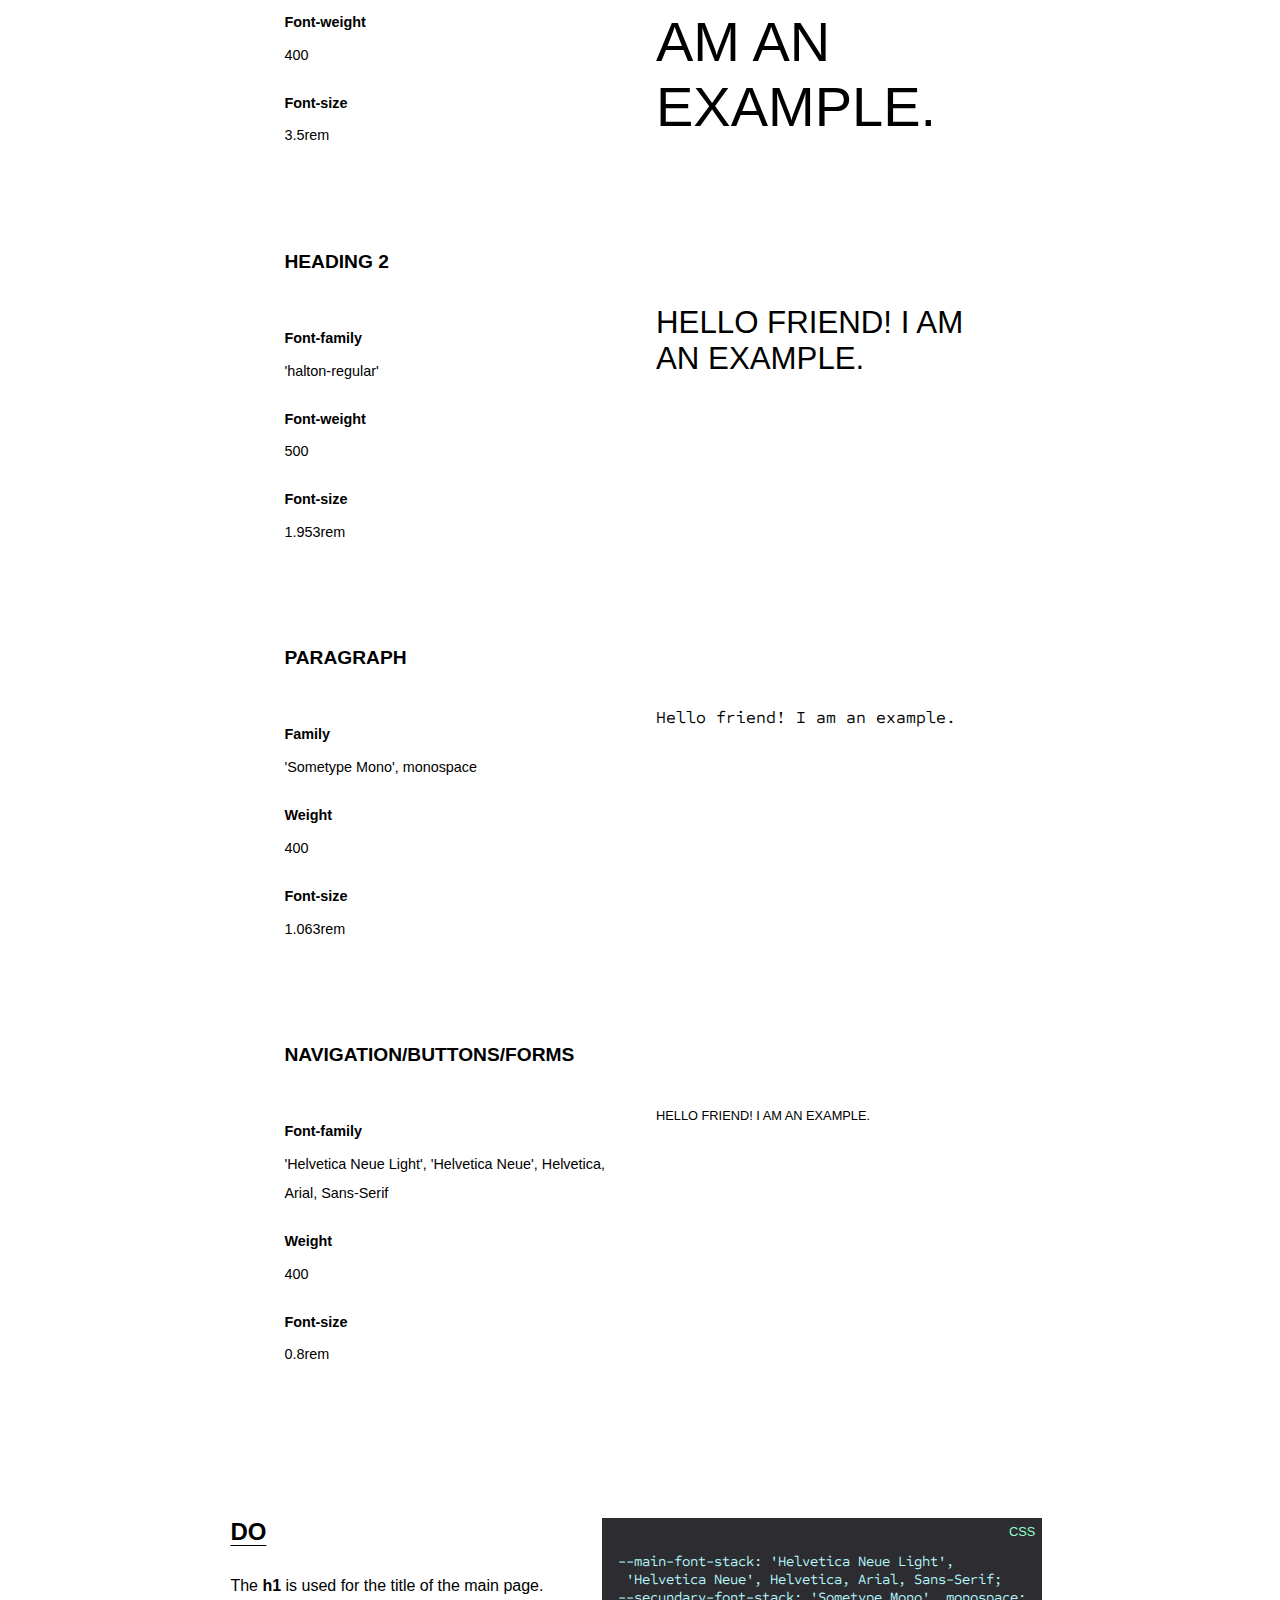
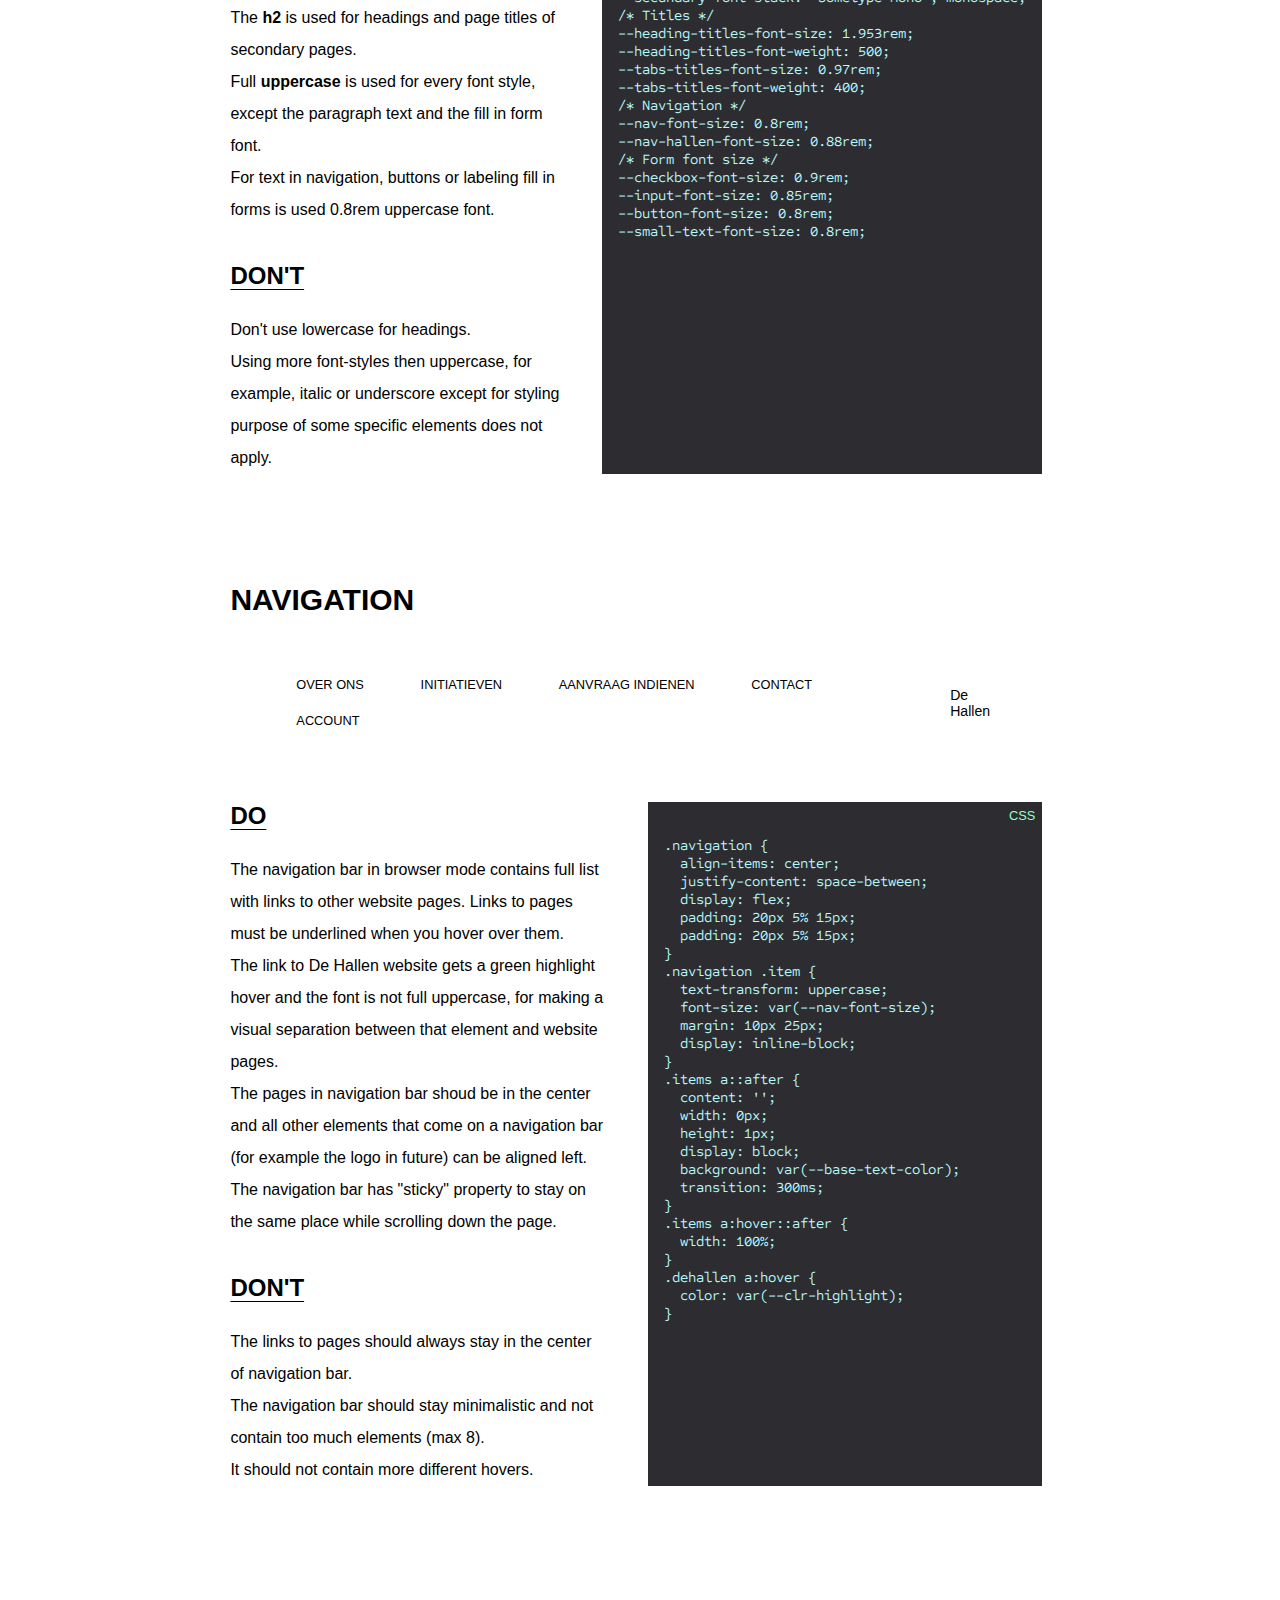
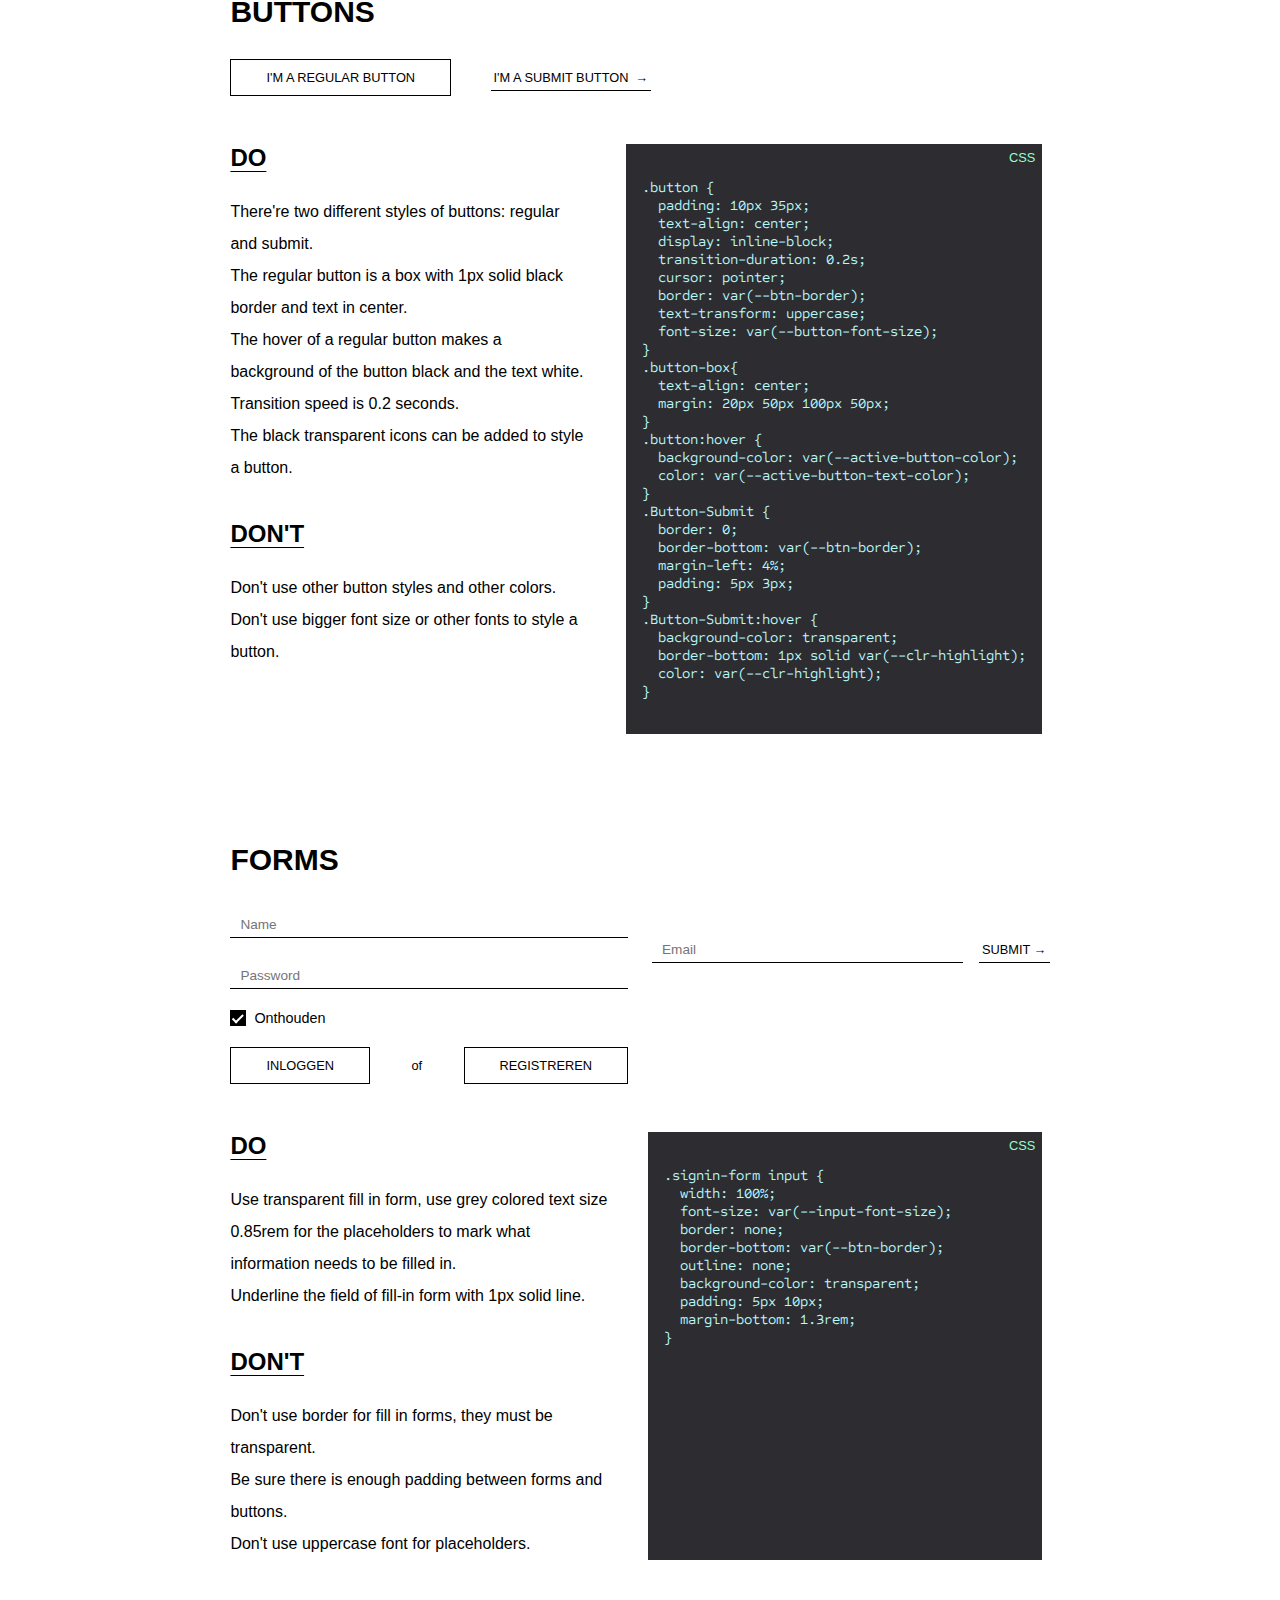
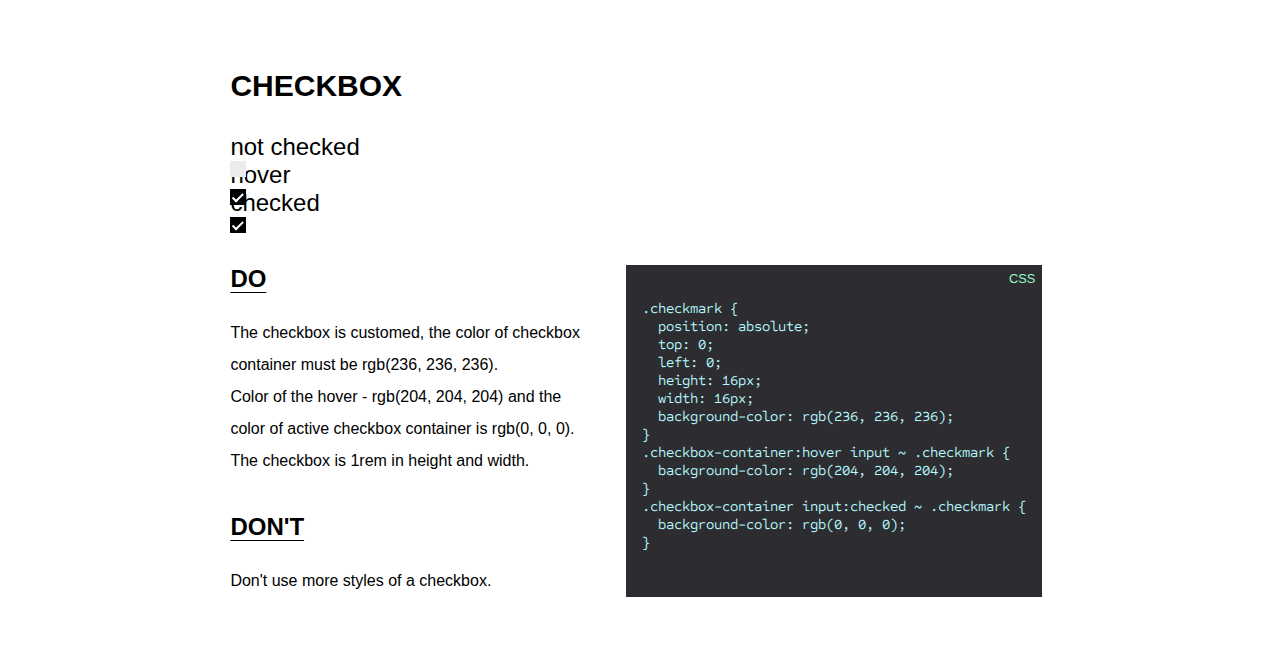
==== commit da2bcb1b: "website styleguide" ====
--- a/index.html
+++ b/index.html
@@ -1,732 +1,499 @@
 <!DOCTYPE html>
-<html lang="nl">
+<html lang="en">
   <head>
     <meta charset="UTF-8" />
     <meta http-equiv="X-UA-Compatible" content="IE=edge" />
     <meta name="viewport" content="width=device-width, initial-scale=1.0" />
-    <title>De hallen living styleguide</title>
-    <link rel="stylesheet" href="style.css" />
-    <!-- Google icons -->
-    <link rel="stylesheet" href="https://fonts.googleapis.com/css2?family=Material+Symbols+Outlined:opsz,wght,FILL,GRAD@24,400,0,0" />
-    <script src="./js.js" defer></script>
+    <title>Living styleguide</title>
+    <link rel="stylesheet" href="css/style.css" />
   </head>
+
   <body>
-    <header>
-      <h1>De hallen styleguide v0.1</h1>
+    <header class="body-header">
+      <h1 class="logo">Buurtinitiatieven Amsterdam West</h1>
+      <h1 class="header-title">Webdesign Styleguide</h1>
+      <p>Welkom bij de styleguide van de website Buurtinitatieven Amsterdam West.  
+      Hier kunt u de richtlijnen en de componenten voor onze website verkennen.  </p>
     </header>
-   
-    <nav class="mainNav">
-      <section class="mobileHeader laptopHeader">
-        <div id="sideMenu" class="sideMenu">
-            <a class="closebtn material-symbols-outlined" id="closeMenu">close</a>
-            <a href="#style">Styleguide</a>
-            <a href="#kleuren">Kleuren</a>
-            <a href="#typografie">Typografie</a>
-            <a href="#structuur">Structuur</a>
-            <a href="#buttons">Buttons</a>
-            <a href="#links">Links</a>
-            <a href="#images">Images</a>
-            <a href="#forms">Forms</a>
-          </div>
-        <span class="menubtn material-symbols-outlined" id="openMenu">menu</span>
-      </section>
-    </nav>
-
+    <section class="header-navigation">
+      <ul class="nav">
+        <li><a href="#color">color</a></li>
+        <li><a href="#typography">typography</a></li>
+        <li><a href="#navigation">navigation</a></li>
+        <li><a href="#buttons">buttons</a></li>
+        <li><a href="#forms">forms</a></li>
+        <li><a href="#checkbox">checkbox</a></li>
+      </ul>
+    </section>
     <main>
-      <section id="style">
-        <h2>Styleguide</h2>
-
-          <h4>Doel</h4>
-          <p>Het doel van deze pagina is om de huisstyle voor het project 
-            van de hallen een duidelijk beelde te geven en te definiëren.</p>
-
-          <h4>Menu</h4>
-          <p>Alle componenten worden weergeven in hun eigen kopje. In het menu kan je 
-            snel door deze pagina scrollen</p>
-      </section>
-
-      <section id="kleuren">
-        <h2>Kleuren</h2>
-
-        <h3>Basis kleuren</h3>
-          <div class="color-box" style="--color: #fff;">
-            <p>#fff</p>
-          </div>
-          <div class="color-box" style="--color: #f6f6f2;">
-            <p>#f6f6f2</p>
-          </div>
-          <div class="color-box" style="--color: #c2edce;">
-            <p>#c2edce</p>
-          </div>
-          <div class="color-box" style="--color: #388087;">
-            <p class="whitecolor">#388087</p>
-          </div>
-          <div class="color-box" style="--color: #000;">
-            <p class="whitecolor">#000</p>
-          </div>
-
-          <pre>
-            <code>
-              :root {
-                --white: #fff;
-                --grey: #f6f6f2;
-                --mintgreen: #c2edce;
-                --blue: #388087;
-                --black: #000;
-              }
-            </code>
-          </pre>
-      </section>
-   
-      <section id="typografie">
-        <h2 >Typografie</h2>
-        <section>
-          <h3>Teksten</h3>
-
-          <h4>Wel doen</h4>
-          <ul>
-            <li>Alle h1, h2 moeten in CAPS zijn (CSS text-transform: uppercase;).</li>
-            <li>Tekst in menu of navigatie moet monospace zijn.</li>
-            <li>De font-size blijft 16px en gaat niet lager.</li>
-            <li>Font type bestaat uit Roboto, Open-sans ,sans-serif. Zie meer hierover onder Fonts.</li>
-            <li>De regel afstand moet 1.5 zijn.</li>
-            <li>Lange texten mogen maar ongeveer 10-12 woorden op een regel hebben.</li>
+      <section class="grid-container" id="color">
+        <div class="title">
+          <h2>Color</h2>
+        </div>
+        <article class="colors example">
+          <div class="black color_circle">
+            #000000<br>
+            rgb(0, 0, 0)
+          </div>
+          <div class="white color_circle">
+            #FFFFFF<br>
+            rgb(255, 255, 255)
+          </div>
+          <div class="green color_circle">
+            #2CFF2C<br>
+            rgb(44, 255, 44)
+          </div>
+          <div class="blue color_circle">
+            #00FFFF<br>
+            rgb(0, 255, 255)
+          </div>
+          <div class="highlight color_circle">
+            #B7FF9B<br>
+            rgb(183, 255, 115)
+          </div>
+        </article>
+
+        <article class="info">
+          <div class="do">
+            <h3>Do</h3>
+            <p>Using <b>rgb(0, 0, 0)</b> as a main text color, background color of some 
+              activated (hovered) buttons and color for borders.<br>
+              Using <b>rgb(255, 255, 255)</b> as a main background color, the font color of
+              some activated buttons.<br>
+              Using the <b>rgb(44, 255, 44)</b> and <b>rgb(0, 255, 255)</b> for decorative background
+              elements. 
+              </p>
+          </div>
+          <div class="dont">
+            <h3>Don't</h3>
+            <p>Don't use more color, because keeping it simple and minimalistic is necessary.<br>
+            If it's unavoidable, try to use shades of gray. For example, 
+            <b>rgb(224, 224, 224)</b> and <b>rgb(180, 180, 180)</b>.</p>
+          </div>
+        </article>
+        
+        <pre class="color">
+          <code>
+--background-color: rgb(255, 255, 255);
+--base-text-color: rgb(0,0,0);
+--active-button-text-color: rgb(255, 255, 255);
+--active-button-color: rgb(0, 0, 0);
+--primary-decorative-color: rgb(0, 255, 255);
+--second-decorative-color: rgb(44, 255, 44);
+--clr-highlight: rgb(191, 255, 132);
+--clr-border: rgb(0, 0, 0);
+--btn-border: 1px solid rgb(0, 0, 0);
+          </code>
+        </pre>
+      </section>
+
+      
+      <section class="grid-container" id="typography">
+        <div class="title">
+          <h2>Typography</h2>
+        </div>
+        <div class="typography example">
+
+          <article class="typo-example-unit">
+            <h4>Heading 1</h4>
+            <div class="typo-example-content">
+              <section>
+                <div>
+                  <article>
+                    <h5>Font-family</h5>
+                    <p>'Helvetica Neue Light', 'Helvetica Neue', Helvetica, Arial, Sans-Serif</p>
+                  </article>
+                  <article>
+                    <h5>Font-weight</h5>
+                    <p>400</p>
+                  </article>
+                  <article>
+                    <h5>Font-size</h5>
+                    <p>3.5rem</p>
+                  </article>
+                </div>
+              </section>
+              <section>
+                <span class="h1">
+                  Hello friend! I am an example. 
+                </span>
+              </section>
+            </div>
+          </article>
+
+          <article class="typo-example-unit">
+            <h4>Heading 2</h4>
+            <div class="typo-example-content">
+              <section>
+                <div>
+                  <article>
+                    <h5>Font-family</h5>
+                    <p>'halton-regular'</p>
+                  </article>
+                  <artice>
+                    <h5>Font-weight</h5>
+                    <p>500</p>
+                  </artice>
+                  <article>
+                    <h5>Font-size</h5>
+                    <p>1.953rem</p>
+                  </article>
+                </div>
+              </section>
+              <section>
+                <span class="h2">
+                  Hello friend! I am an example.
+                </span>
+              </section>
+            </div>
+          </article>
+
+          <article class="typo-example-unit">
+            <h4>paragraph</h4>
+            <div class="typo-example-content">
+              <section>
+                <div>
+                  <article>
+                    <h5>Family</h5>
+                    <p>'Sometype Mono', monospace</p>
+                  </article>
+                  <article>
+                    <h5>Weight</h5>
+                    <p>400</p>
+                  </article>
+                  <article>
+                    <h5>Font-size</h5>
+                    <p>1.063rem</p>
+                  </article>
+                </div>
+              </section>
+              <section>
+                <span class="p">
+                  Hello friend! I am an example.
+                </span>
+              </section>
+            </div>
+          </article>
+
+          <article class="typo-example-unit">
+            <h4>navigation/buttons/forms</h4>
+            <div class="typo-example-content">
+              <section>
+                <div>
+                  <article>
+                    <h5>Font-family</h5>
+                    <p>'Helvetica Neue Light', 'Helvetica Neue', Helvetica, Arial, Sans-Serif</p>
+                  </article>
+                  <article>
+                    <h5>Weight</h5>
+                    <p>400</p>
+                  </article>
+                  <article>
+                    <h5>Font-size</h5>
+                    <p>0.8rem</p>
+                  </article>
+                </div>
+              </section>
+              <section>
+                <span class="text">
+                  Hello friend! I am an example.
+              </section>
+            </div>
+          </article>
+        </div>
+
+        <article class="info">
+          <div class="do">
+            <h3>Do</h3>
+            <p>The <b>h1</b> is used for the title of the main page. <br> 
+              The <b>h2</b> is used for headings and page titles of 
+              secondary pages.<br>Full <b>uppercase</b> is used for 
+              every font style, except the paragraph text and the fill
+              in form font.<br>For text in navigation, buttons or labeling
+              fill in forms is used 0.8rem uppercase font.</p>
+          </div>
+          <div class="dont">
+            <h3>Don't</h3>
+            <p>Don't use lowercase for headings.<br>Using more font-styles
+              then uppercase, for example, italic or underscore except for
+              styling purpose of some specific elements does not apply.</p>
+          </div>
+        </article>
+
+        <pre><code>
+--main-font-stack: 'Helvetica Neue Light',
+ 'Helvetica Neue', Helvetica, Arial, Sans-Serif;
+--secundary-font-stack: 'Sometype Mono', monospace;
+/* Titles */
+--heading-titles-font-size: 1.953rem;
+--heading-titles-font-weight: 500;
+--tabs-titles-font-size: 0.97rem;
+--tabs-titles-font-weight: 400;
+/* Navigation */
+--nav-font-size: 0.8rem;
+--nav-hallen-font-size: 0.88rem;
+/* Form font size */
+--checkbox-font-size: 0.9rem;
+--input-font-size: 0.85rem;
+--button-font-size: 0.8rem;
+--small-text-font-size: 0.8rem;
+      </code></pre>
+      </section>
+
+      <section class="grid-container" id="navigation">
+        <div class="title">
+          <h2>Navigation</h2>
+        </div>
+        <article class="navigation example">
+          <li class="dehallen"><a>De Hallen</a></li>
+          <ul class="nav-example">
+            <ul class="items">
+                <li class="item"><a>Over ons</a></li>
+                <li class="item"><a>Initiatieven</a></li>
+                <li class="item"><a>Aanvraag indienen</a></li>
+                <li class="item"><a>Contact</a></li>
+                <li class="item"><a>Account</a></li>
+            </ul>
           </ul>
-      
-          <h4>Niet doen</h4>
-          <ul>
-            <li>Headers met lowercase; headers in italic.</li>
-            <li>Font size onder 16px gebruiken.</li>
-            <li>Meer dan 3-4 font sizes gebruiken.</li>
-          </ul>
-
-          <pre>
-            <code>
-              CSS
-              body {
-                line-height: 1.5;
-              }
-
-              h1{
-                text-transform: uppercase;
-              }
-
-              h2{
-                text-transform: uppercase;
-              }
-
-              p {
-                max-width: 30em; /* Regel lengte */
-              }
-            </code>
-          </pre>
-        </section>
-
-        <section id="fonts">
-          <h3>Fonts</h3>
-
-          <h4>Wel doen</h4>
-          <p>Roboto, open-sans en sans-serif gebruiken.
-            Voorbeeld van font Roboto:</p>
-          <div class="box_wrapper">
-            <div class="ShortcutTiles">
-              <div area-label="shortcut-tile" class="ShortcutTile">
-                <div class="ShortcutTile_inner">
-                  <img src="./media/roboto_image.png" alt="">
-                  <div class="ShortcutTile_Body">
-                    <div class="ShortcutTile_Body_Title" style="font-family: system-ui, -apple-system, BlinkMacSystemFont, 'Segoe UI', Roboto, Oxygen, Ubuntu, Cantarell, 'Open Sans', 'Helvetica Neue', sans-serif;">
-                      Roboto
-                    </div> 
-                    <div class="ShortcutTile_Body_Description">
-                      Voor menu bar, buttons.
+        </article>
+        <article class="info">
+          <div class="do">
+            <h3>Do</h3>
+            <p>The navigation bar in browser mode contains full list
+              with links to other website pages. Links to pages must
+              be underlined when you hover over them. <br> The link to
+              De Hallen website gets a green highlight hover and the font 
+              is not full uppercase, for making a visual separation 
+              between that element and website pages. <br> The pages
+              in navigation bar shoud be in the center and all other 
+              elements that come on a navigation bar (for example the 
+              logo in future) can be aligned left.<br> The navigation 
+              bar has "sticky" property to stay on the same place while 
+              scrolling down the page.</p>
+          </div>
+          <div class="dont">
+            <h3>Don't</h3>
+            <p>The links to pages should always stay in the center of 
+              navigation bar.<br>The navigation bar should stay minimalistic
+              and not contain too much elements (max 8).<br>
+              It should not contain more different hovers.</p>
+            </ul>
+          </div>
+        </article>
+        <pre> <code>
+.navigation {
+  align-items: center;
+  justify-content: space-between;
+  display: flex;
+  padding: 20px 5% 15px;
+  padding: 20px 5% 15px;
+}
+.navigation .item {
+  text-transform: uppercase;
+  font-size: var(--nav-font-size);
+  margin: 10px 25px;
+  display: inline-block;
+}
+.items a::after {
+  content: '';
+  width: 0px;
+  height: 1px;
+  display: block;
+  background: var(--base-text-color);
+  transition: 300ms;
+}
+.items a:hover::after {
+  width: 100%;
+}
+.dehallen a:hover {
+  color: var(--clr-highlight);
+}
+        </code></pre>
+      </section>
+
+      <!-- BUTTONS -->
+
+      <section class="grid-container" id="buttons">
+        <div class="title">
+          <h2>Buttons</h2>
+        </div>
+        <article class="buttons example">
+          <button type="button" class="button recommended" disabled>
+            I'm a regular button
+          </button>
+          <button class="button Button-Submit">
+            I'm a submit button &nbsp;→</button>
+        </article>
+        <article class="info">
+          <div class="do">
+            <h3>Do</h3>
+            <p> There're two different styles of buttons: regular and submit.<br>
+              The regular button is a box with 1px solid black border and text in
+              center. <br> The hover of a regular button makes a background of the
+              button black and the text white. Transition speed is 0.2 seconds.<br>
+              The black transparent icons can be added to style a button.</p>
+          </div>
+          <div class="dont">
+            <h3>Don't</h3>
+            <p>Don't use other button styles and other colors.<br>Don't use
+            bigger font size or other fonts to style a button.</p>
+          </div>
+        </article>
+        <pre><code>
+.button {
+  padding: 10px 35px;
+  text-align: center;
+  display: inline-block;
+  transition-duration: 0.2s;
+  cursor: pointer;
+  border: var(--btn-border);
+  text-transform: uppercase;
+  font-size: var(--button-font-size);
+}
+.button-box{
+  text-align: center;
+  margin: 20px 50px 100px 50px;
+}
+.button:hover {
+  background-color: var(--active-button-color);
+  color: var(--active-button-text-color);
+}
+.Button-Submit {
+  border: 0;
+  border-bottom: var(--btn-border);
+  margin-left: 4%;
+  padding: 5px 3px;
+}
+.Button-Submit:hover {
+  background-color: transparent;
+  border-bottom: 1px solid var(--clr-highlight);
+  color: var(--clr-highlight);
+}
+        </code></pre>
+      </section>
+
+      <!-- FORMS -->
+      <section class="grid-container" id="forms">
+        <div class="title">
+          <h2>Forms</h2>
+        </div>
+        <article class="forms example">
+          <article class="forms_sections">
+            <div class="contact">
+              <div class="signin-form">
+                <form method="POST">
+                    <input type="text" placeholder="Name" required>
+                    <input type="password"  placeholder="Password" required>
+                    <label class="checkbox-container">Onthouden
+                        <input type="checkbox" checked="checked">
+                        <span class="checkmark"></span>
+                    </label>
+                    <div class="signin-buttons">
+                        <button class="button Button_Signin ">Inloggen</button>
+                        <p> of </p>
+                        <button class="button Button_Signin ">Registreren</button>
                     </div>
-                  </div>
-                </div>
+                </form>
+              </div>
+              <div class="contact-form">
+                  <form method="POST">
+                      <input type="email" placeholder="Email" required>
+                      <button class="button Button-Submit">submit&nbsp;→</button>
+                  </form>
               </div>
             </div>
-          </div>
-          
-          <h4>Niet doen</h4>
-          <p>Er moeten niet andere fonts gebruikt worden dan de genoemde fonts op deze pagina.</p>
-
-          <pre>
-            <code>
-            CSS
-            * {
-              font-family: system-ui, -apple-system, Roboto, 'Open Sans', sans-serif;
-            }
-
-            header {
-              background-color: white;
-              font-weight: 525;
-            }
-
-            .nav_bar {
-              font-size: 1em;
-            }
-            </code>
-          </pre>       
-        </section>
-      </section>
-
-      <section id="structuur">
-        <h2>Structuur </h2>
+          </article>
+        </article>
+        <article class="info">
+          <div class="do">
+            <h3>Do</h3>
+            <p>Use transparent fill in form, use grey colored text size 0.85rem
+              for the placeholders to mark what information needs to be filled in.<br>
+              Underline the field of fill-in form with 1px solid line.
+            </p>
+          </div>
+          <div class="dont">
+            <h3>Don't</h3>
+            <p>Don't use border for fill in forms, they must be transparent.<br>
+            Be sure there is enough padding between forms and buttons.<br>Don't 
+            use uppercase font for placeholders. </p>
+          </div>
+        </article>
+        <pre><code>
+.signin-form input {
+  width: 100%;
+  font-size: var(--input-font-size);
+  border: none;
+  border-bottom: var(--btn-border);
+  outline: none;
+  background-color: transparent;
+  padding: 5px 10px;
+  margin-bottom: 1.3rem;
+}
+        </code></pre>
+      </section>
       
-          <section>
-            <h3>Header</h3>
-
-            <img class="foto" src="media/screenshot_van_je_header.png" alt="screenshot van je header" />
-
-            <h4>Wel doen</h4>
-            <p>Naam van de website in ALL CAPS.
-              Blijft boven aan de website staan. </p>
-
-            <h4>Niet doen</h4>
-            <p>Navigatie erin zetten.
-              Als je scrolt gaat hij niet met je mee. </p>
-      
-            <pre>
-              <code>
-                HTML
-                &lt;header&gt;
-                &lt;h1&gt; Naam van de website &lt;/h1&gt;
-                &lt;/header&gt;
-
-                CSS
-                header {
-                  background-color: white;
-                  margin-bottom: 1rem;
-                  color: #388087;
-                  text-align: center;
-                }
-
-                h1{
-                  text-transform: uppercase;
-                }
-              </code>
-            </pre>
-          </section>
-
-          <section>
-            <h3>Navigatie</h3>
-            
-            <h4>Wel doen</h4>
-            <p> Hamburger menu voor mobiel. Blijft fixed links boven op het scherm.
-              Op desktop is de nav bar fixed boven aan de website. Dus het gaat mee als 
-              je aan het scrollen bent. </p>
-
-            <h4>Niet doen</h4>
-            <p> Niet transparant. Niet weining contrast.</p>
-
-            <h4>Hamburger menu</h4>
-            <video  width="300" controls>
-              <source src="media/screen_recording_hamburgermenu.mp4" type="video/mp4" />
-              Your browser does not support the video tag. Download
-              <a href="media/screen_recording_hamburgermenu.mp4">MP4</a>
-            </video>
-
-            <pre>
-              <code>
-                HTML
-                &lt;nav&gt;
-                  &lt;section class="mobileHeader laptopHeader"&gt;
-                    &lt;div id="sideMenu" class="sideMenu"&gt;
-                        &lt;a class="closebtn material-symbols-outlined" id="closeMenu"&gt;close&lt;/a&gt;
-                        &lt;a href="#"&gt;&lt;/a&gt;
-                        &lt;a href="#"&gt;&lt;/a&gt;
-                      &lt;/div&gt;
-                    &lt;span class="menubtn material-symbols-outlined" id="openMenu"&gt;menu&lt;/span&gt;
-                  &lt;/section&gt;
-                &lt;/nav&gt;
-
-                CSS
-                nav{
-                  position: fixed;
-                  top: 0.5em;
-                }
-
-                .sideMenu {
-                  height: 100%;
-                  width: 0;
-                  position: fixed;
-                  z-index: 1;
-                  top: 0;
-                  left: 0;
-                  overflow-x: hidden;
-                  transition: 0.5s;
-                  padding-top: 1.3em;
-                }
-
-                .sideMenu a {
-                  padding: 0.5em 1em 0.5em 1em;
-                  text-decoration: none;
-                  font-size: 0.8em;
-                  display: block;
-                  transition: 0.3s;
-                }
-
-                .menubtn{
-                  font-size:1.9em;
-                  cursor:pointer;
-                  display:block;
-                  margin: 3% 5%;
-                }
-
-                JS
-                document.getElementById("closeMenu").addEventListener("click", openMenu);
-                document.getElementById("closeMenu").addEventListener("click", closeMenu);
-
-                function openMenu() {
-                  document.getElementById("sideMenu").style.width = "15vw";
-                }
-
-                function closeMenu() {
-                  document.getElementById("sideMenu").style.width = "0";
-                }
-              </code>
-            </pre>
-
-            <h4>Nav bar</h4>
-            <nav class="exampleNav">
-              <ul>
-                <li><a href="#">Home</a></li>
-                <li><a href="#">Kids</a></li>
-                <li><a href="#">Film</a></li>
-                <li><a href="#">Contact</a></li>
-              </ul>
-            </nav>
-
-            <pre>
-              <code>
-                HTML
-                &lt;nav&gt;
-                  &lt;ul&gt;
-                    &lt;li&gt;&lt;a href="#"&gt;&lt;/a&gt;&lt;/li&gt;
-                    &lt;li&gt;&lt;a href="#"&gt;&lt;/a&gt;&lt;/li&gt;
-                  &lt;/ul&gt;
-                &lt;/nav&gt;
-
-                CSS
-                nav{
-                  background-color: var(--blue);
-                  text-align: center;
-                }
-                
-                nav ul{
-                  margin: 0;
-                  padding: 0;
-                  display: flex;
-                  flex-direction: row;
-                  justify-content: center;
-                  list-style: none;
-                }
-                
-                nav ul li{
-                  padding: 1em;
-                  width: 20vw;
-                }
-                
-                nav a{
-                  color:var(--white);
-                  text-decoration: none;
-                }
-                
-                nav a:hover{
-                  color: beige;
-                  text-decoration: underline;
-                }
-              </code>
-            </pre>
-          </section>
-
-          <section>
-            <h3>Grids</h3>
-
-            <video controls width="900">
-              <source src="media/screen_recording_grid.mp4" type="video/mp4" />
-              Your browser does not support the video tag. Download
-              <a href="media/screen_recording_grid.mp4">MP4</a>
-            </video>
-
-            <h4>Wel doen</h4>
-            <p>Gebruik maken van een grid. Responsive design. </p>
-
-            <h4>Niet doen</h4>
-            <p> Geen bullitpoints. Niet het scherm vol proppen. </p>
-
-            <pre>
-              <code>
-                HTML
-                &lt;ul class="initiatief" &gt;
-                  &lt;li&gt;
-                    &lt;a href="buurtinitiatief.html"&gt;
-                      &lt;article class="card"&gt;         
-                      &lt;/article&gt;
-                    &lt;/a&gt;
-                  &lt;/li&gt;
-                &lt;/ul&gt;
-
-                CSS
-                .initiatief{
-                  padding: 0;
-                  display: grid;
-                  grid-template-columns: repeat(auto-fit, minmax(300px, 300px)); 
-                  width: 100vw;
-                  list-style: none;
-                }
-
-                .initiatief li{
-                  padding: 1.5em;
-                  width: 300px;
-                  align-content: center;
-                }
-              </code>
-            </pre>
-          </section>
-
-          <section>
-            <h3>Cards</h3>
-
-            <h4>Wel doen</h4>
-            <p> Foto boven aan en daaronder text. Link van de hele kaart. </p>
-    
-            <h4>Niet doen</h4>
-            <p> Niet gefixte positie. </p>
-
-            <a href="https://dehallen-amsterdam.nl/4-mei/">
-              <article class="card">
-                <img src="https://dehallen-amsterdam.nl/wp-content/uploads/2021/04/4-mei-herdenking-Adam-Oud-West.jpg"  alt="de hallen 4 mei herdenking" target="_blank">
-                  <h3>4 Comité oud-west</h3>
-                  <p>Locatie: de hallen</p>
-                  <p>Datum: 04 mei</p>
-                  <p>Stichting:</p>            
-              </article>
-            </a>
-            
-            <pre>
-              <code>
-                HTML
-                &lt;article class="card"&gt;
-                  &lt;img src="https://dehallen-amsterdam.nl/wp-content/uploads/2021/04/4-mei-herdenking-Adam-Oud-West.jpg"  alt="de hallen 4 mei herdenking" target="_blank"&gt; 
-                    &lt;h3&gt;4 Comité oud-west&lt;/h3&gt;
-                      &lt;p&gt;Locatie: de hallen&lt;/p&gt;
-                      &lt;p&gt;Datum: 04 mei&lt;/p&gt;
-                      &lt;p&gt;Stichting:&lt;/p&gt;            
-                &lt;/article&gt;
-
-                CSS
-                .card{
-                  margin: 0 2em;
-                  padding: 0 1.5em;
-                  display: flex;
-                  flex-direction: column; /*zorgt ervoor dat de image en tekst onderelkaar komen te staan in de article*/
-                  background: var(--blue);
-                  position: relative;
-                  width: 20vw;
-                  height: 50vh;
-                  min-height: 250px;
-                }  
-                
-                .card img{
-                  width: 100vw;
-                  height: 20vh;
-                  align-self: center;
-                  min-height: 70px;
-                  max-width: 190px;
-                }
-                
-                .card h3{
-                  margin-top: 1em;
-                }
-              </code>
-            </pre>
-          </section>
-      </section>
-
-      <section id="buttons">
-        <h2>Buttons</h2>
-          <p> Met deze button kunnen mensen meer informatie krijgen over een buurt initiatief</p>
-          <a href="#" class="button-link" target="_blank">Meer informatie</a>
-          <pre>
-            <code>
-              HTML
-              &lt;a href="#" class="button-link" target="_blank"&gt; Meer informatie&lt;/a&gt; 
-
-              CSS
-              .button-link {
-                display: block;
-                background-color: var(--blue);
-                color: var(--white);
-                text-align: center;
-                padding: 10px;
-                text-decoration: none;
-                width: 100%;
-                transition: all 0.3s;
-              }
-              
-              .button-link:hover {
-                background-color: var(--grey);
-                color: var(--black);
-              }
-            </code>
-          </pre>
-
-          <p> Met deze button kunnen mensen hun eigen initiatief opsturen</p>
-          <button onclick="sendContact();">Verstuur initiatief</button>
-          <pre>
-            <code>
-              HTML
-              &lt;button onclick="sendContact();"&gt; Verstuur initiatief &lt;/button&gt;
-
-              CSS
-              button{
-                width: 15vw;
-                background-color: var(--blue);
-                color: var(--white);
-                text-align: center;
-                padding: 10px;
-                text-decoration: none;
-                transition: all 0.3s;
-                border: none;
-                position: relative;
-                margin-top: 2vh;
-              }
-              
-              button:hover{
-                background-color: var(--grey);
-                color: var(--black);
-              }
-            </code>
-          </pre>
-      </section>
-
-      <section id="links">
-        <h2>Links</h2>
-        <p>Alle links moeten een alt hebben. Als je een link hebt die je naar een 
-          andere website stuurt, zoals de website van een stichting, zullen die er zo uitzien:</p>
-
-        <p><a class="link" href="https://dehallen-amsterdam.nl" alt="link naar de hallen website">De Hallen</a></p>
-
-        <p><a class="link" href="https://filmhallen.nl/?faf=today" alt="link naar de filmhallen website">De Filmhallen</a></p>
-        <pre>
-          <code>
-            HTML
-            &lt;a href="#" alt="link naar website"&gt;Website naam&lt;/a&gt;
-          
-            CSS
-            a {
-              color: var(--blue);
-              text-decoration: none;
-            }
-            
-            a:hover{
-              text-decoration: underline;
-            }
-          </code>
-        </pre>
-      </section>
-
-      <section id="images">
-        <h2>Images</h2>
-          <section>
-            <h3>Logo</h3>
-            <p>We moeten zelf een logo gaan verzinnen. We mogen namelijk niet het logo van de Hallen gebruiken.
-              Dus voor nu gebruiken wij gewoon de tekt "Buurtinitiatieven".</p>
-          </section>
-
-          <section>
-            <h3>Icons</h3>
-            <p>Wij maken gebruik van Google Icons. Deze kun je op verschillende manieren importeren en costumizen.
-              Ook kun je ze downloaden als SVG-bestand en op die manier importeren. Dit staat allemaal op de website
-              uitgelegd.</p>
-
-            <a class="link" href="https://fonts.google.com/icons">Hier kun je de Google Icons website vinden</a> 
-            
-            <p> Hier zijn een paar voorbeelden van icons die we gebruiken.
-              <ul>
-                <li><span class="material-symbols-outlined">menu</span> Hamburgermenu</li>
-                <li><span class="material-symbols-outlined">search</span> Search</li>
-                <li><span class="material-symbols-outlined">close</span> Close</li>
-              </ul>
-            </p>
-
-            
-            <pre>
-              <code>
-                HTML
-                &lt;head&gt;
-                &lt;link rel="stylesheet" href="https://fonts.googleapis.com/css2?family=Material+Symbols+Outlined:opsz,wght,FILL,GRAD@24,400,0,0" /&gt;
-                &lt;/head&gt;
-
-                Hamburgermenu
-                &lt;span class="material-symbols-outlined"&gt;menu&lt;/span&gt;
-
-                Search
-                &lt;span class="material-symbols-outlined"&gt;search&lt;/span&gt;
-
-                Close
-                &lt;span class="material-symbols-outlined"&gt;close&lt;/span&gt;
-
-              </code>
-            </pre>
-          </section>
-      </section>
-
-      <section id="forms">
-        <h2>Forms</h2>
-
-        <section>
-          <h3>Contact form</h3>
-          <p>Wij maken gebruik van een form met labels en inputs zodat mensen hun initiatief kunnen aanmelden.</p>
-          
-          <form onsubmit="return false" id="contactform">
-            <label for="firstName"> Voornaam:</label>
-            <input type="text" placeholder="Voer u naam in" id="firstName" required/>
-            <label for="initiatief"> Wat is uw initiatief:</label>
-            <textarea id="initiatiefaanmeld"  placeholder="Vermeld uw initiatief. Beschrijf hierbij de tijd/datum en activiteit" rows="6"></textarea>
-            <button onclick="sendContact();">Verstuur initiatief</button>
-          </form>
-
-          <pre>
-            <code>
-              HTML
-              &lt;form onsubmit="return false" id="contactform"&gt;
-                &lt;label for="firstName"&gt; Voornaam: &lt;/label&gt;
-                &lt;input type="text" placeholder="Voer u naam in" id="firstName" required/&gt;
-                &lt;label for="initiatief"&gt; Wat is uw initiatief: &lt;/label&gt;
-                &lt;textarea id="initiatiefaanmeld"  placeholder="Vermeld uw initiatief. Beschrijf hierbij de tijd/datum en activiteit" rows="6"&gt; &lt;/textarea&gt;
-                &lt;button onclick="sendContact();"&gt; Verstuur initiatief &lt;/button&gt;
-              &lt;/form&gt;
-  
-              CSS
-              form{
-                margin: auto;
-                width: 400px;
-              }
-              
-              form label{
-                border: none;
-                padding-bottom: 3px;
-                display: flex;
-              }
-              
-              form label:hover{
-                background: #fff;
-                pointer-events: none;
-              }
-                
-              form input {
-                border-radius: 5px;
-                padding-left: 1em;
-                width: 30vw;
-                height: 5vh;
-              }
-  
-              form textarea{
-                border-radius: 5px;
-                padding-left: 1em;
-                width: 30vw;
-                height: 25vh;
-              }
-            </code>
-          </pre>
-        </section>
-
-        <section>
-          <h3>Zoeken</h3>
-          <p>Wij maken gebruik van een form met een input en button om een zoekbar te maken.</p>
-
-          <form class="search">
-            <input type="search" placeholder="Zoeken...." name="search"/>
-            <button type="submit"><span class="material-symbols-outlined">search</span></button>
-          </form>
-
-          <pre>
-            <code>
-              HTML
-              &lt;form class="search"&gt;
-                &lt;input type="search" placeholder="Zoeken...." name="search"/&gt;
-                &lt;button type="submit"&gt;&lt;span class="material-symbols-outlined"&gt;search&lt;/span&gt;&lt;/button&gt;
-              &lt;/form&gt;
-
-              CSS
-              form{
-                margin: auto;
-                width: 400px;
-              }
-              
-              form label{
-                border: none;
-                padding-bottom: 3px;
-                display: flex;
-              }
-              
-              form label:hover{
-                background: #fff;
-                pointer-events: none;
-              }
-                
-              form input {
-                border-radius: 5px;
-                padding-left: 15px;
-                width: 30vw;
-                height: 5vh;
-              }
-                
-              form textarea{
-                border-radius: 5px;
-                padding-left: 15px;
-                width: 30vw;
-                height: 25vh;
-              }
-              
-              .search button{
-                width: auto;
-                height: 5vh;
-                padding: 0.5em;
-                margin-left: 0.5em;
-              }
-            </code>
-          </pre>
-        </section>
-
-        <section>
-          <h3>Checkboxes</h3>
-            <p> Voor de filter systeem en forms wordt gebruik gemaakt van verschillende checkboxes om te filteren of iets aan te vinken.</p>
-            
-            <h4>Prijs</h4>
-              <label><input type="checkbox" name="price" value="paid"> betaald</label>
-              <label> <input type="checkbox" name="price" value="free"> gratis</label>
-        
-            <h4>Initiatiefnemers</h4>
-                <label><input type="checkbox" name="person" value="ask"> vraag</label>
-                <label> <input type="checkbox" name="person" value="offer"> aanbod</label>
-  
-                <pre>
-                  <code>
-                    HTML
-                    &lt;label&gt; &lt;input type="checkbox" name="price" value="paid"&gt; betaald &lt;/label&gt;
-                    &lt;label&gt; &lt;input type="checkbox" name="price" value="free"&gt; gratis &lt;/label&gt;
-                    &lt;label&gt; &lt;input type="checkbox" name="person" value="ask"&gt; vraag &lt;/label&gt;
-                    &lt;label&gt; &lt;input type="checkbox" name="person" value="offer"&gt; aanbod &lt;/label&gt;
-                    
-                    CSS
-                    label {
-                      border: 1px solid var(--grey);
-                      padding: 10px;
-                      margin: 0 10px 10px;
-                      display: block;
-                      white-space: nowrap;
-                    }
-  
-                    label:hover {
-                      background: var(--grey);
-                      cursor: pointer;
-                    }
-                  </code>
-              </pre>
-        </section>        
-      </section>
+      <section class="grid-container" id="checkbox">
+        <div class="title">
+          <h2>Checkbox</h2>
+        </div>
+        <article class="checkbox example">
+          <ul class="checkboxes">
+            <li>
+              <label for="not-checked-box">not checked</label>
+              <label class="checkbox-container">
+                <input type="checkbox">
+                <span class="checkmark"></span>
+              </label>
+            </li>
+            <li>
+              <label for="hovered-box">hover</label>
+              <label class="checkbox-container">
+                <input type="checkbox" checked="checked">
+                <span class="checkmark"></span>
+              </label>
+            </li>
+            <li>
+              <label for="checked-box">checked</label>
+              <label class="checkbox-container">
+                <input type="checkbox" checked="checked">
+                <span class="checkmark"></span>
+              </label>
+            </li>
+          </ul>
+        </article>
+        <article class="info">
+          <div class="do">
+            <h3>Do</h3>
+            <p>The checkbox is customed, the color of checkbox container must
+               be rgb(236, 236, 236).<br>Color of the hover - rgb(204, 204, 204)
+              and the color of active checkbox container is rgb(0, 0, 0).<br>
+              The checkbox is 1rem in height and width. 
+             </p>
+          </div>
+          <div class="dont">
+            <h3>Don't</h3>
+            <p>Don't use more styles of a checkbox.</p>
+          </div>
+        </article>
+        <pre><code>
+.checkmark {
+  position: absolute;
+  top: 0;
+  left: 0;
+  height: 16px;
+  width: 16px;
+  background-color: rgb(236, 236, 236);
+}
+.checkbox-container:hover input ~ .checkmark {
+  background-color: rgb(204, 204, 204);
+}
+.checkbox-container input:checked ~ .checkmark {
+  background-color: rgb(0, 0, 0);
+}
+        </code></pre>
+      </section>
+
     </main>
   </body>
 </html>
--- a/css/style.css
+++ b/css/style.css
@@ -0,0 +1,309 @@
+@import url(color.css);
+@import url(typography.css);
+@import url(navigation.css);
+@import url(button.css);
+@import url(forms.css);
+@import url(checkbox.css);
+@import url('https://fonts.googleapis.com/css2?family=Sometype+Mono&family=UnifrakturMaguntia&display=swap');
+
+
+/* Custom Properties */
+:root {
+  /* Fonts */
+  --main-font-stack: 'Helvetica Neue Light', 'Helvetica Neue', Helvetica, Arial, Sans-Serif;
+  --secundary-font-stack: 'Sometype Mono', monospace;
+  /* Colors */
+  --background-color: rgb(255, 255, 255);
+  --base-text-color: rgb(0,0,0);
+  --active-button-text-color: rgb(255, 255, 255);
+  --active-button-color: rgb(0, 0, 0);
+  --primary-decorative-color: rgb(21, 173, 255);
+  --second-decorative-color: rgb(44, 255, 44);
+  --clr-highlight: rgb(183, 255, 115);
+  --clr-border: rgb(0, 0, 0);
+  /* Titles */
+  --heading-titles-font-size: 1.953rem;
+  --heading-titles-font-weight: 500;
+  --tabs-titles-font-size: 0.97rem;
+  --tabs-titles-font-weight: 400;
+  /* Buttons */
+  --btn-border: 1px solid rgb(0, 0, 0);
+  /* Navigation */
+  --nav-font-size: 0.8rem;
+  --nav-hallen-font-size: 0.88rem;
+  /* Form font size */
+  --checkbox-font-size: 0.9rem;
+  --input-font-size: 0.85rem;
+  --button-font-size: 0.8rem;
+  --small-text-font-size: 0.8rem;
+  --standard-font-size: 16px;
+  --paragraph-font-size: 0.9rem;
+}
+
+* {
+  box-sizing: border-box;
+  margin: 0;
+  padding: 0;
+  font-family: var(--main-font-stack);
+  scroll-behavior: smooth;
+  background-color: var(--background-color);
+  text-decoration: none;
+  list-style-type: none;
+  color: var(--base-text-color);
+}
+
+
+html {
+  scroll-behavior: smooth;
+}
+
+body {
+  padding: 0 18%;
+  margin: 0;
+  font-family: var(--main-font-stack);
+  font-size: var(--standard-font-size);
+  display: block;
+  background-color: #ffffff;
+  color: #000000;
+}
+
+.header-navigation {
+  position: sticky;
+  top: 0;
+  width: 100%;
+  display: flex;
+  margin-bottom: 2rem;
+  padding: 20px 0;
+  overflow: hidden;
+  background-color: var(--background-color);
+  transition: ease .40s;
+  border-bottom: 1.5px solid var(--clr-border);
+  z-index: 10000;
+}
+
+.header-navigation .nav{
+  display: flex;
+  font-size: var(--nav-font-size);
+  color: var(--base-text-color);
+}
+
+.header-navigation .nav a{
+  list-style-type: none;
+  color: #000000;
+  text-align: center;
+  text-decoration: none;
+  text-transform: uppercase;
+}
+
+.header-navigation .nav li{
+  margin-right: 1rem;
+}
+
+.nav a::after {
+  content: '';
+  width: 0px;
+  height: 1px;
+  display: block;
+  background: var(--base-text-color);
+  transition: 0.3s;
+}
+
+.nav a:hover::after {
+  width: 100%;
+}
+
+.body-header {
+  font-size: 1.5rem;
+  font-weight: 600;
+  color: #ecf8f8;
+  padding: 20px 0;
+}
+
+.logo {
+  margin: 1em 0 0.5em 0;
+  font-size: 20px;
+  font-weight: 400;
+  text-transform: uppercase;
+  white-space: nowrap;
+}
+
+.header-title{
+  margin: 0.5em 0;
+}
+
+/* Headers */
+
+h1 {
+  font-size: 2em;
+  text-transform: uppercase;
+  font-weight: bold;
+}
+
+h2 {
+  align-items: center;
+  margin: 1.5em 0 1em 0;
+  position: relative;
+  text-transform: uppercase;
+  font-size: 1.25em;
+  font-weight: bold;
+  color: #000000;
+}
+
+h3 {
+  text-transform: uppercase;
+  font-size: 1em;
+}
+
+h4 {
+  text-transform: uppercase;
+  font-size: .8em;
+}
+
+h5 {
+  font-size: .6em;
+  margin-bottom: .75em;
+  margin-top: 1.75em;
+}
+
+p {
+  font-family: var(--main-font-stack);
+  font-size: 16px;
+  font-weight: 400;
+  max-width: 38em;
+  line-height: 2em;
+}
+
+/* LAY-OUT */
+.title {
+  grid-area: title;
+  width: 100%;
+}
+
+.example {
+  grid-area: example;
+  margin-bottom: 2em;
+}
+
+section {
+  display: grid;
+  grid-template-columns: 1fr 1fr;
+  grid-template-areas:
+    "title title"
+    "example example"
+    "info code";
+  padding: 2rem 0;
+}
+
+section .info {
+  grid-area: info;
+}
+
+section pre {
+  grid-area: code;
+  padding: 1rem;
+  position: relative;
+  font-size: 1rem;
+  margin: 0 0.5em;
+  background-color: rgb(45, 44, 48);
+}
+
+pre::before {
+  content: "CSS";
+  font-size: 0.8em;
+  color: #94ffc9;
+  position: absolute;
+  top: 0.5em;
+  right: 0.5em;
+}
+
+section code {
+  font-family: var(--secundary-font-stack);
+  font-size: 0.9em;
+  margin: 0;
+  padding: 0.8rem;
+  color: #b6faff;
+  background-color: transparent;
+  position: relative;
+  width: 100%;
+}
+
+/* Do's Don'ts */
+
+.info .do {
+  margin-bottom: 0.8em;
+  padding-right: 2rem;
+}
+
+.info ul {
+  margin-bottom: 1em;
+  list-style: none;
+  font-size: var(--standard-font-size)
+}
+
+.info h3 {
+  text-transform: uppercase;
+  margin-bottom: 1em;
+  text-decoration: 1px underline;
+  text-underline-offset: 0.2em;
+}
+
+.info .dont {
+  padding-right: 2rem;
+}
+
+.info .dont h3 {
+  margin-top: 1.5em;
+}
+
+.do .code_info {
+  padding: 0 0.2em;
+}
+
+.dont .code_info {
+  padding: 0 0.2em;
+}
+
+
+@media (min-width: 768px) and (max-width: 1024px) {
+  body {
+    font-size: 1.3em;
+    /* Adjusted for tablets */
+  }
+
+  main {
+    padding: 1rem 0;
+    /* Adjusted for tablets */
+  }
+
+  section {
+    display: grid;
+    grid-template-columns: 1fr;
+    grid-template-areas:
+      "title"
+      "example"
+      "info"
+      "code";
+  }
+
+}
+
+@media (min-width: 768px) {
+  body {
+    font-size: 1.5em;
+    /* Adjusted for larger screens */
+  }
+
+  main {
+    padding: 1rem 0;
+    /* Adjusted for larger screens */
+  }
+
+  section {
+    display: grid;
+    grid-template-columns: 1fr 1fr;
+    grid-template-areas:
+      "title title"
+      "example example"
+      "info code";
+  }
+}
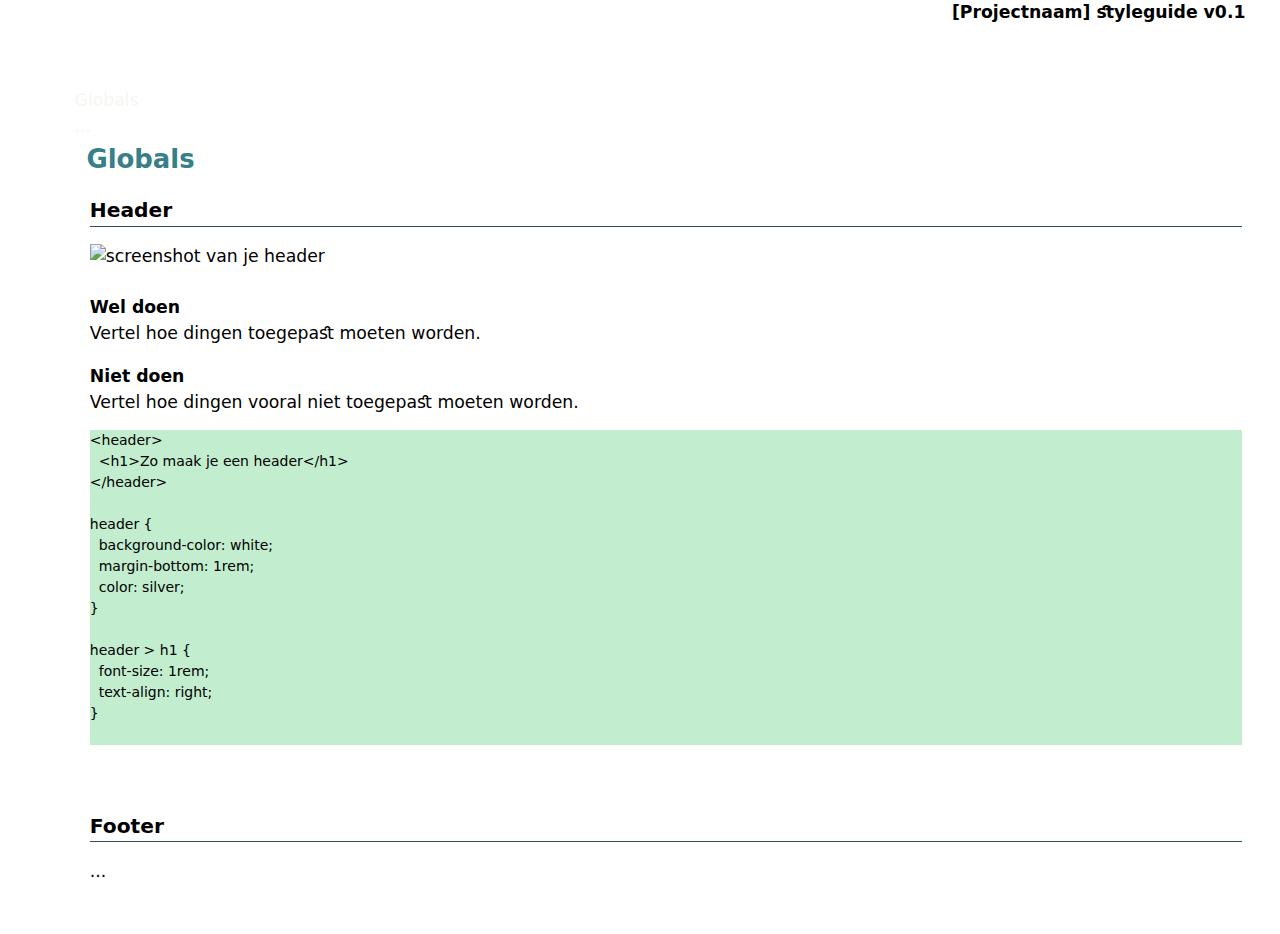
==== commit 95b852b5: "terug naar eerst" ====
--- a/index.html
+++ b/index.html
@@ -4,496 +4,56 @@
     <meta charset="UTF-8" />
     <meta http-equiv="X-UA-Compatible" content="IE=edge" />
     <meta name="viewport" content="width=device-width, initial-scale=1.0" />
-    <title>Living styleguide</title>
-    <link rel="stylesheet" href="css/style.css" />
+    <title>[Projectnaam] living styleguide</title>
+    <link rel="stylesheet" href="style.css" />
   </head>
+  <body>
+    <header>
+      <h1>[Projectnaam] styleguide v0.1</h1>
+    </header>
 
-  <body>
-    <header class="body-header">
-      <h1 class="logo">Buurtinitiatieven Amsterdam West</h1>
-      <h1 class="header-title">Webdesign Styleguide</h1>
-      <p>Welkom bij de styleguide van de website Buurtinitatieven Amsterdam West.  
-      Hier kunt u de richtlijnen en de componenten voor onze website verkennen.  </p>
-    </header>
-    <section class="header-navigation">
-      <ul class="nav">
-        <li><a href="#color">color</a></li>
-        <li><a href="#typography">typography</a></li>
-        <li><a href="#navigation">navigation</a></li>
-        <li><a href="#buttons">buttons</a></li>
-        <li><a href="#forms">forms</a></li>
-        <li><a href="#checkbox">checkbox</a></li>
+    <nav>
+      <ul>
+        <li><a href="/" class="active">Globals</a></li>
+        <li><a href="/">...</a></li>
       </ul>
-    </section>
+    </nav>
+
     <main>
-      <section class="grid-container" id="color">
-        <div class="title">
-          <h2>Color</h2>
-        </div>
-        <article class="colors example">
-          <div class="black color_circle">
-            #000000<br>
-            rgb(0, 0, 0)
-          </div>
-          <div class="white color_circle">
-            #FFFFFF<br>
-            rgb(255, 255, 255)
-          </div>
-          <div class="green color_circle">
-            #2CFF2C<br>
-            rgb(44, 255, 44)
-          </div>
-          <div class="blue color_circle">
-            #00FFFF<br>
-            rgb(0, 255, 255)
-          </div>
-          <div class="highlight color_circle">
-            #B7FF9B<br>
-            rgb(183, 255, 115)
-          </div>
-        </article>
+      <h2>Globals</h2>
 
-        <article class="info">
-          <div class="do">
-            <h3>Do</h3>
-            <p>Using <b>rgb(0, 0, 0)</b> as a main text color, background color of some 
-              activated (hovered) buttons and color for borders.<br>
-              Using <b>rgb(255, 255, 255)</b> as a main background color, the font color of
-              some activated buttons.<br>
-              Using the <b>rgb(44, 255, 44)</b> and <b>rgb(0, 255, 255)</b> for decorative background
-              elements. 
-              </p>
-          </div>
-          <div class="dont">
-            <h3>Don't</h3>
-            <p>Don't use more color, because keeping it simple and minimalistic is necessary.<br>
-            If it's unavoidable, try to use shades of gray. For example, 
-            <b>rgb(224, 224, 224)</b> and <b>rgb(180, 180, 180)</b>.</p>
-          </div>
-        </article>
-        
-        <pre class="color">
-          <code>
---background-color: rgb(255, 255, 255);
---base-text-color: rgb(0,0,0);
---active-button-text-color: rgb(255, 255, 255);
---active-button-color: rgb(0, 0, 0);
---primary-decorative-color: rgb(0, 255, 255);
---second-decorative-color: rgb(44, 255, 44);
---clr-highlight: rgb(191, 255, 132);
---clr-border: rgb(0, 0, 0);
---btn-border: 1px solid rgb(0, 0, 0);
-          </code>
-        </pre>
+      <section>
+        <h3>Header</h3>
+        <img src="screenshot_van_je_header.png" alt="screenshot van je header" />
+
+        <h4>Wel doen</h4>
+        <p>Vertel hoe dingen toegepast moeten worden.</p>
+
+        <h4>Niet doen</h4>
+        <p>Vertel hoe dingen vooral niet toegepast moeten worden.</p>
+
+        <!-- Om HTML in HTML te laten zien gebruik je &lt; voor de < en &gt; voor de > -->
+        <pre><code>&lt;header&gt;
+  &lt;h1&gt;Zo maak je een header&lt;/h1&gt;
+&lt;/header&gt;
+
+header {
+  background-color: white;
+  margin-bottom: 1rem;
+  color: silver;
+}
+
+header > h1 {
+  font-size: 1rem;
+  text-align: right;
+}
+  </code></pre>
       </section>
 
-      
-      <section class="grid-container" id="typography">
-        <div class="title">
-          <h2>Typography</h2>
-        </div>
-        <div class="typography example">
-
-          <article class="typo-example-unit">
-            <h4>Heading 1</h4>
-            <div class="typo-example-content">
-              <section>
-                <div>
-                  <article>
-                    <h5>Font-family</h5>
-                    <p>'Helvetica Neue Light', 'Helvetica Neue', Helvetica, Arial, Sans-Serif</p>
-                  </article>
-                  <article>
-                    <h5>Font-weight</h5>
-                    <p>400</p>
-                  </article>
-                  <article>
-                    <h5>Font-size</h5>
-                    <p>3.5rem</p>
-                  </article>
-                </div>
-              </section>
-              <section>
-                <span class="h1">
-                  Hello friend! I am an example. 
-                </span>
-              </section>
-            </div>
-          </article>
-
-          <article class="typo-example-unit">
-            <h4>Heading 2</h4>
-            <div class="typo-example-content">
-              <section>
-                <div>
-                  <article>
-                    <h5>Font-family</h5>
-                    <p>'halton-regular'</p>
-                  </article>
-                  <artice>
-                    <h5>Font-weight</h5>
-                    <p>500</p>
-                  </artice>
-                  <article>
-                    <h5>Font-size</h5>
-                    <p>1.953rem</p>
-                  </article>
-                </div>
-              </section>
-              <section>
-                <span class="h2">
-                  Hello friend! I am an example.
-                </span>
-              </section>
-            </div>
-          </article>
-
-          <article class="typo-example-unit">
-            <h4>paragraph</h4>
-            <div class="typo-example-content">
-              <section>
-                <div>
-                  <article>
-                    <h5>Family</h5>
-                    <p>'Sometype Mono', monospace</p>
-                  </article>
-                  <article>
-                    <h5>Weight</h5>
-                    <p>400</p>
-                  </article>
-                  <article>
-                    <h5>Font-size</h5>
-                    <p>1.063rem</p>
-                  </article>
-                </div>
-              </section>
-              <section>
-                <span class="p">
-                  Hello friend! I am an example.
-                </span>
-              </section>
-            </div>
-          </article>
-
-          <article class="typo-example-unit">
-            <h4>navigation/buttons/forms</h4>
-            <div class="typo-example-content">
-              <section>
-                <div>
-                  <article>
-                    <h5>Font-family</h5>
-                    <p>'Helvetica Neue Light', 'Helvetica Neue', Helvetica, Arial, Sans-Serif</p>
-                  </article>
-                  <article>
-                    <h5>Weight</h5>
-                    <p>400</p>
-                  </article>
-                  <article>
-                    <h5>Font-size</h5>
-                    <p>0.8rem</p>
-                  </article>
-                </div>
-              </section>
-              <section>
-                <span class="text">
-                  Hello friend! I am an example.
-              </section>
-            </div>
-          </article>
-        </div>
-
-        <article class="info">
-          <div class="do">
-            <h3>Do</h3>
-            <p>The <b>h1</b> is used for the title of the main page. <br> 
-              The <b>h2</b> is used for headings and page titles of 
-              secondary pages.<br>Full <b>uppercase</b> is used for 
-              every font style, except the paragraph text and the fill
-              in form font.<br>For text in navigation, buttons or labeling
-              fill in forms is used 0.8rem uppercase font.</p>
-          </div>
-          <div class="dont">
-            <h3>Don't</h3>
-            <p>Don't use lowercase for headings.<br>Using more font-styles
-              then uppercase, for example, italic or underscore except for
-              styling purpose of some specific elements does not apply.</p>
-          </div>
-        </article>
-
-        <pre><code>
---main-font-stack: 'Helvetica Neue Light',
- 'Helvetica Neue', Helvetica, Arial, Sans-Serif;
---secundary-font-stack: 'Sometype Mono', monospace;
-/* Titles */
---heading-titles-font-size: 1.953rem;
---heading-titles-font-weight: 500;
---tabs-titles-font-size: 0.97rem;
---tabs-titles-font-weight: 400;
-/* Navigation */
---nav-font-size: 0.8rem;
---nav-hallen-font-size: 0.88rem;
-/* Form font size */
---checkbox-font-size: 0.9rem;
---input-font-size: 0.85rem;
---button-font-size: 0.8rem;
---small-text-font-size: 0.8rem;
-      </code></pre>
+      <section>
+        <h3>Footer</h3>
+        ...
       </section>
-
-      <section class="grid-container" id="navigation">
-        <div class="title">
-          <h2>Navigation</h2>
-        </div>
-        <article class="navigation example">
-          <li class="dehallen"><a>De Hallen</a></li>
-          <ul class="nav-example">
-            <ul class="items">
-                <li class="item"><a>Over ons</a></li>
-                <li class="item"><a>Initiatieven</a></li>
-                <li class="item"><a>Aanvraag indienen</a></li>
-                <li class="item"><a>Contact</a></li>
-                <li class="item"><a>Account</a></li>
-            </ul>
-          </ul>
-        </article>
-        <article class="info">
-          <div class="do">
-            <h3>Do</h3>
-            <p>The navigation bar in browser mode contains full list
-              with links to other website pages. Links to pages must
-              be underlined when you hover over them. <br> The link to
-              De Hallen website gets a green highlight hover and the font 
-              is not full uppercase, for making a visual separation 
-              between that element and website pages. <br> The pages
-              in navigation bar shoud be in the center and all other 
-              elements that come on a navigation bar (for example the 
-              logo in future) can be aligned left.<br> The navigation 
-              bar has "sticky" property to stay on the same place while 
-              scrolling down the page.</p>
-          </div>
-          <div class="dont">
-            <h3>Don't</h3>
-            <p>The links to pages should always stay in the center of 
-              navigation bar.<br>The navigation bar should stay minimalistic
-              and not contain too much elements (max 8).<br>
-              It should not contain more different hovers.</p>
-            </ul>
-          </div>
-        </article>
-        <pre> <code>
-.navigation {
-  align-items: center;
-  justify-content: space-between;
-  display: flex;
-  padding: 20px 5% 15px;
-  padding: 20px 5% 15px;
-}
-.navigation .item {
-  text-transform: uppercase;
-  font-size: var(--nav-font-size);
-  margin: 10px 25px;
-  display: inline-block;
-}
-.items a::after {
-  content: '';
-  width: 0px;
-  height: 1px;
-  display: block;
-  background: var(--base-text-color);
-  transition: 300ms;
-}
-.items a:hover::after {
-  width: 100%;
-}
-.dehallen a:hover {
-  color: var(--clr-highlight);
-}
-        </code></pre>
-      </section>
-
-      <!-- BUTTONS -->
-
-      <section class="grid-container" id="buttons">
-        <div class="title">
-          <h2>Buttons</h2>
-        </div>
-        <article class="buttons example">
-          <button type="button" class="button recommended" disabled>
-            I'm a regular button
-          </button>
-          <button class="button Button-Submit">
-            I'm a submit button &nbsp;→</button>
-        </article>
-        <article class="info">
-          <div class="do">
-            <h3>Do</h3>
-            <p> There're two different styles of buttons: regular and submit.<br>
-              The regular button is a box with 1px solid black border and text in
-              center. <br> The hover of a regular button makes a background of the
-              button black and the text white. Transition speed is 0.2 seconds.<br>
-              The black transparent icons can be added to style a button.</p>
-          </div>
-          <div class="dont">
-            <h3>Don't</h3>
-            <p>Don't use other button styles and other colors.<br>Don't use
-            bigger font size or other fonts to style a button.</p>
-          </div>
-        </article>
-        <pre><code>
-.button {
-  padding: 10px 35px;
-  text-align: center;
-  display: inline-block;
-  transition-duration: 0.2s;
-  cursor: pointer;
-  border: var(--btn-border);
-  text-transform: uppercase;
-  font-size: var(--button-font-size);
-}
-.button-box{
-  text-align: center;
-  margin: 20px 50px 100px 50px;
-}
-.button:hover {
-  background-color: var(--active-button-color);
-  color: var(--active-button-text-color);
-}
-.Button-Submit {
-  border: 0;
-  border-bottom: var(--btn-border);
-  margin-left: 4%;
-  padding: 5px 3px;
-}
-.Button-Submit:hover {
-  background-color: transparent;
-  border-bottom: 1px solid var(--clr-highlight);
-  color: var(--clr-highlight);
-}
-        </code></pre>
-      </section>
-
-      <!-- FORMS -->
-      <section class="grid-container" id="forms">
-        <div class="title">
-          <h2>Forms</h2>
-        </div>
-        <article class="forms example">
-          <article class="forms_sections">
-            <div class="contact">
-              <div class="signin-form">
-                <form method="POST">
-                    <input type="text" placeholder="Name" required>
-                    <input type="password"  placeholder="Password" required>
-                    <label class="checkbox-container">Onthouden
-                        <input type="checkbox" checked="checked">
-                        <span class="checkmark"></span>
-                    </label>
-                    <div class="signin-buttons">
-                        <button class="button Button_Signin ">Inloggen</button>
-                        <p> of </p>
-                        <button class="button Button_Signin ">Registreren</button>
-                    </div>
-                </form>
-              </div>
-              <div class="contact-form">
-                  <form method="POST">
-                      <input type="email" placeholder="Email" required>
-                      <button class="button Button-Submit">submit&nbsp;→</button>
-                  </form>
-              </div>
-            </div>
-          </article>
-        </article>
-        <article class="info">
-          <div class="do">
-            <h3>Do</h3>
-            <p>Use transparent fill in form, use grey colored text size 0.85rem
-              for the placeholders to mark what information needs to be filled in.<br>
-              Underline the field of fill-in form with 1px solid line.
-            </p>
-          </div>
-          <div class="dont">
-            <h3>Don't</h3>
-            <p>Don't use border for fill in forms, they must be transparent.<br>
-            Be sure there is enough padding between forms and buttons.<br>Don't 
-            use uppercase font for placeholders. </p>
-          </div>
-        </article>
-        <pre><code>
-.signin-form input {
-  width: 100%;
-  font-size: var(--input-font-size);
-  border: none;
-  border-bottom: var(--btn-border);
-  outline: none;
-  background-color: transparent;
-  padding: 5px 10px;
-  margin-bottom: 1.3rem;
-}
-        </code></pre>
-      </section>
-      
-      <section class="grid-container" id="checkbox">
-        <div class="title">
-          <h2>Checkbox</h2>
-        </div>
-        <article class="checkbox example">
-          <ul class="checkboxes">
-            <li>
-              <label for="not-checked-box">not checked</label>
-              <label class="checkbox-container">
-                <input type="checkbox">
-                <span class="checkmark"></span>
-              </label>
-            </li>
-            <li>
-              <label for="hovered-box">hover</label>
-              <label class="checkbox-container">
-                <input type="checkbox" checked="checked">
-                <span class="checkmark"></span>
-              </label>
-            </li>
-            <li>
-              <label for="checked-box">checked</label>
-              <label class="checkbox-container">
-                <input type="checkbox" checked="checked">
-                <span class="checkmark"></span>
-              </label>
-            </li>
-          </ul>
-        </article>
-        <article class="info">
-          <div class="do">
-            <h3>Do</h3>
-            <p>The checkbox is customed, the color of checkbox container must
-               be rgb(236, 236, 236).<br>Color of the hover - rgb(204, 204, 204)
-              and the color of active checkbox container is rgb(0, 0, 0).<br>
-              The checkbox is 1rem in height and width. 
-             </p>
-          </div>
-          <div class="dont">
-            <h3>Don't</h3>
-            <p>Don't use more styles of a checkbox.</p>
-          </div>
-        </article>
-        <pre><code>
-.checkmark {
-  position: absolute;
-  top: 0;
-  left: 0;
-  height: 16px;
-  width: 16px;
-  background-color: rgb(236, 236, 236);
-}
-.checkbox-container:hover input ~ .checkmark {
-  background-color: rgb(204, 204, 204);
-}
-.checkbox-container input:checked ~ .checkmark {
-  background-color: rgb(0, 0, 0);
-}
-        </code></pre>
-      </section>
-
     </main>
   </body>
-</html>
+</html>--- a/style.css
+++ b/style.css
@@ -0,0 +1,405 @@
+* {
+  box-sizing: border-box;
+  margin: 0;
+  overflow-x: hidden; /*Zorgt ervoor dat je niet horizontaal kan scrollen*/
+  font-family: system-ui, -apple-system, Roboto, 'Open Sans', sans-serif;
+}
+
+
+:root {
+
+  /* fonts */
+  font-size: min(calc(1em + 0.1vw), 4em);
+
+  /* kleuren */
+  --white: #fff;
+  --grey: #f6f6f2;
+  --mintgreen: #c2edce;
+  --blue: #388087;
+  --black: #000;
+}
+
+body {
+  min-height: 100vh;
+  margin: 0, auto;
+  text-rendering: optimizeLegibility;
+  font-feature-settings: 'kern' 1, 'liga' on, 'dlig' on;
+  line-height: 1.5;
+  color: var(--black);
+}
+
+body > * {
+  padding: 0 2rem;
+}
+
+header {
+  background-color: white;
+  margin-bottom: 1rem;
+  color: var(--black);
+}
+
+header > h1 {
+  font-size: 1rem;
+  text-align: right;
+  margin-bottom: 5vh;
+}
+
+main {
+  margin-left: 3em;
+  align-self: center;
+}
+
+section {
+  background: white;
+  border-radius: 0.2rem;
+  padding: 0.2rem;
+  margin-bottom: 5vh;
+}
+section + section {
+  margin-top: .5rem;
+}
+
+h2 {
+  color:var(--blue);
+  margin-bottom: 0.5em;
+}
+
+h3 {
+  border-bottom: DarkSlateGray 1px solid;
+  margin-bottom: 1rem;
+}
+
+h4 {
+  margin-top: 1rem;
+}
+
+p{
+  margin-bottom: .75em;
+  max-width: 50em;
+}
+
+/* Images */
+.foto{
+  width: 80vw;
+  min-width: 400px;
+  border: #000 1px solid;
+}
+
+/* Link */
+.link {
+  color: var(--blue);
+  text-decoration: none;
+}
+
+.link:hover{
+  text-decoration: underline;
+}
+
+/* Kleuren */
+.color-box {
+  width: 100px;
+  height: 100px;
+  margin-right: 20px;
+  display: inline-block;
+  background-color: var(--color);
+  text-align: center;
+  color: var(--black);
+  border: 1px solid #000;
+  margin:5vh 1vh;
+}
+
+.color-box p {
+  margin: 5px 0;
+}
+
+.whitecolor{
+  color: var(--white);
+}
+
+/* Code */
+pre {
+  margin: 1em 0;
+  background: var(--mintgreen);
+  color: var(--black);
+  font-size: 14px;
+  overflow: auto; /*Zorgt ervoor dat als de te lang is je kan scrollen*/
+}
+
+/* Nav */
+.mainNav{
+  position: fixed;
+  top: 0.5em;
+}
+
+.sideMenu {
+  height: 100%;
+  width: 0;
+  position: fixed;
+  z-index: 1;
+  top: 0;
+  left: 0;
+  background-color: #cdf8dd;
+  overflow-x: hidden;
+  transition: 0.5s;
+  padding-top: 1.3em;
+}
+.sideMenu a {
+  padding: 0.5em 1em;
+  text-decoration: none;
+  font-size: 0.8em;
+  color: #225035;
+  display: block;
+  transition: 0.3s;
+}
+.sideMenu a:hover {
+  color: ghostwhite;
+}
+.menubtn{
+  font-size:2em;
+  cursor:pointer;
+  display:block;
+  margin: 3% 5%;
+}
+
+
+/* Container met voorbeeld van fonts */
+.box_wrapper {
+  display: flex;
+  flex-direction: column;
+  padding: 2em;
+  margin: 1em;
+}
+
+.ShortcutTiles {
+  display: flex;
+  flex-wrap: wrap;
+  overflow: auto;
+}
+
+.ShortcutTile {
+  margin: 1em;
+  height: 15rem;
+  width: 14rem;
+  position: relative;
+  background-color: rgb(255, 255, 255);
+}
+
+.ShortcutTile_inner {
+  position: relative;
+  border-width: 0.5px;
+  border-style: solid;
+  border-image: initial;
+  box-sizing: border-box;
+  height: 100%;
+  width: 100%;
+  display: flex;
+  flex-direction: column;
+}
+
+.ShortcutTile_Image {
+  background-size: cover;
+  background-position: center center;
+  display: flex;
+  -webkit-box-align: center;
+  align-items: center;
+  -webkit-box-pack: center;
+  justify-content: center;
+  position: relative;
+  margin: 10px;
+}
+
+.ShortcutTile_Body {
+  padding: 16px 16px 0px;
+    margin: 0px 0px 16px;
+    height: 0px;
+    flex: 1 1 0%;
+    display: flex;
+    flex-direction: column;
+    overflow: hidden;
+}
+
+.ShortcutTile_Body_Title {
+  margin: 0px 0px 12px;
+  font-size: 1rem;
+  line-height: 1.5rem;
+  font-weight: 525;
+  font-family: Helvetica, Arial, sans-serif;
+  border: 0px;
+  outline: 0px;
+  display: -webkit-box;
+  -webkit-line-clamp: 1;
+  -webkit-box-orient: vertical;
+  overflow: hidden;
+}
+
+.ShortcutTile_Body_Discription {
+  font-size: 0.75rem;
+  font-weight: 500;
+  font-family: Helvetica, Arial, sans-serif;
+  width: 100%;
+  border: 0px;
+  outline: 0px;
+  flex: 1 1 0%;
+  height: 0px;
+  line-height: 17px;
+  display: -webkit-box;
+  -webkit-line-clamp: 3;
+  -webkit-box-orient: vertical;
+  overflow: hidden;
+}
+
+/* Nav bar voorbeeld */
+.exampleNav{
+  background-color: var(--blue);
+  text-align: center;
+}
+
+.exampleNav ul{
+  margin: 0;
+  padding: 0;
+  display: flex;
+  flex-direction: row;
+  justify-content: center;
+  list-style: none;
+}
+
+.exampleNav ul li{
+  padding: 1em;
+  width: 20vw;
+}
+
+.exampleNav a{
+  color:var(--white);
+  text-decoration: none;
+}
+
+.exampleNav a:hover{
+  color: beige;
+  text-decoration: underline;
+}
+
+/* Cards voorbeeld */
+a{
+  color: var(--grey);
+  text-decoration: none;
+}
+
+.card{
+  margin: 0 2em;
+  padding: 0 1.5em;
+  display: flex;
+  flex-direction: column; /*zorgt ervoor dat de image en tekst onderelkaar komen te staan in de article*/
+  background: var(--blue);
+  position: relative;
+  width: 20vw;
+  height: 50vh;
+  min-height: 250px;
+}  
+
+.card img{
+  width: 100vw;
+  height: 20vh;
+  align-self: center;
+  min-height: 70px;
+  max-width: 190px;
+}
+
+.card h3{
+  margin-top: 1em;
+  border-bottom: none;
+}
+
+/* Buttons */
+.button-link {
+  display: block;
+  background-color: var(--blue);
+  color: var(--white);
+  text-align: center;
+  padding: 10px;
+  text-decoration: none;
+  width: 100%;
+  transition: all 0.3s;
+  margin-top: 2vh;
+  margin-bottom: 5vh;
+}
+
+.button-link:hover {
+  background-color: var(--grey);
+  color: var(--black);
+}
+
+button{
+  width: 15vw;
+  background-color: var(--blue);
+  color: var(--white);
+  text-align: center;
+  padding: 10px;
+  text-decoration: none;
+  transition: all 0.3s;
+  border: none;
+  position: relative;
+  margin-top: 2vh;
+  margin-bottom: 5vh;
+}
+
+button:hover{
+  background-color: var(--grey);
+  color: var(--black);
+}
+
+/* Forms */
+form{
+  margin: auto;
+  width: 400px;
+}
+
+form label{
+  border: none;
+  padding-bottom: 3px;
+  display: flex;
+}
+
+form label:hover{
+  background: #fff;
+  pointer-events: none;
+}
+  
+form input {
+  border-radius: 5px;
+  padding-left: 15px;
+  width: 30vw;
+  height: 5vh;
+}
+  
+form textarea{
+  border-radius: 5px;
+  padding-left: 15px;
+  width: 30vw;
+  height: 25vh;
+}
+
+.search button{
+  width: auto;
+  height: 5vh;
+  padding: 0.5em;
+  margin-left: 0.5em;
+}
+
+/* Checkbox */
+label {
+  border: 1px solid var(--grey);
+  padding: 10px;
+  margin: 0 10px 10px;
+  display: block;
+  white-space: nowrap;
+}
+
+label:hover {
+  background: var(--grey);
+  cursor: pointer;
+}
+
+#check label{
+  width: 100px;
+  height: 50px;
+}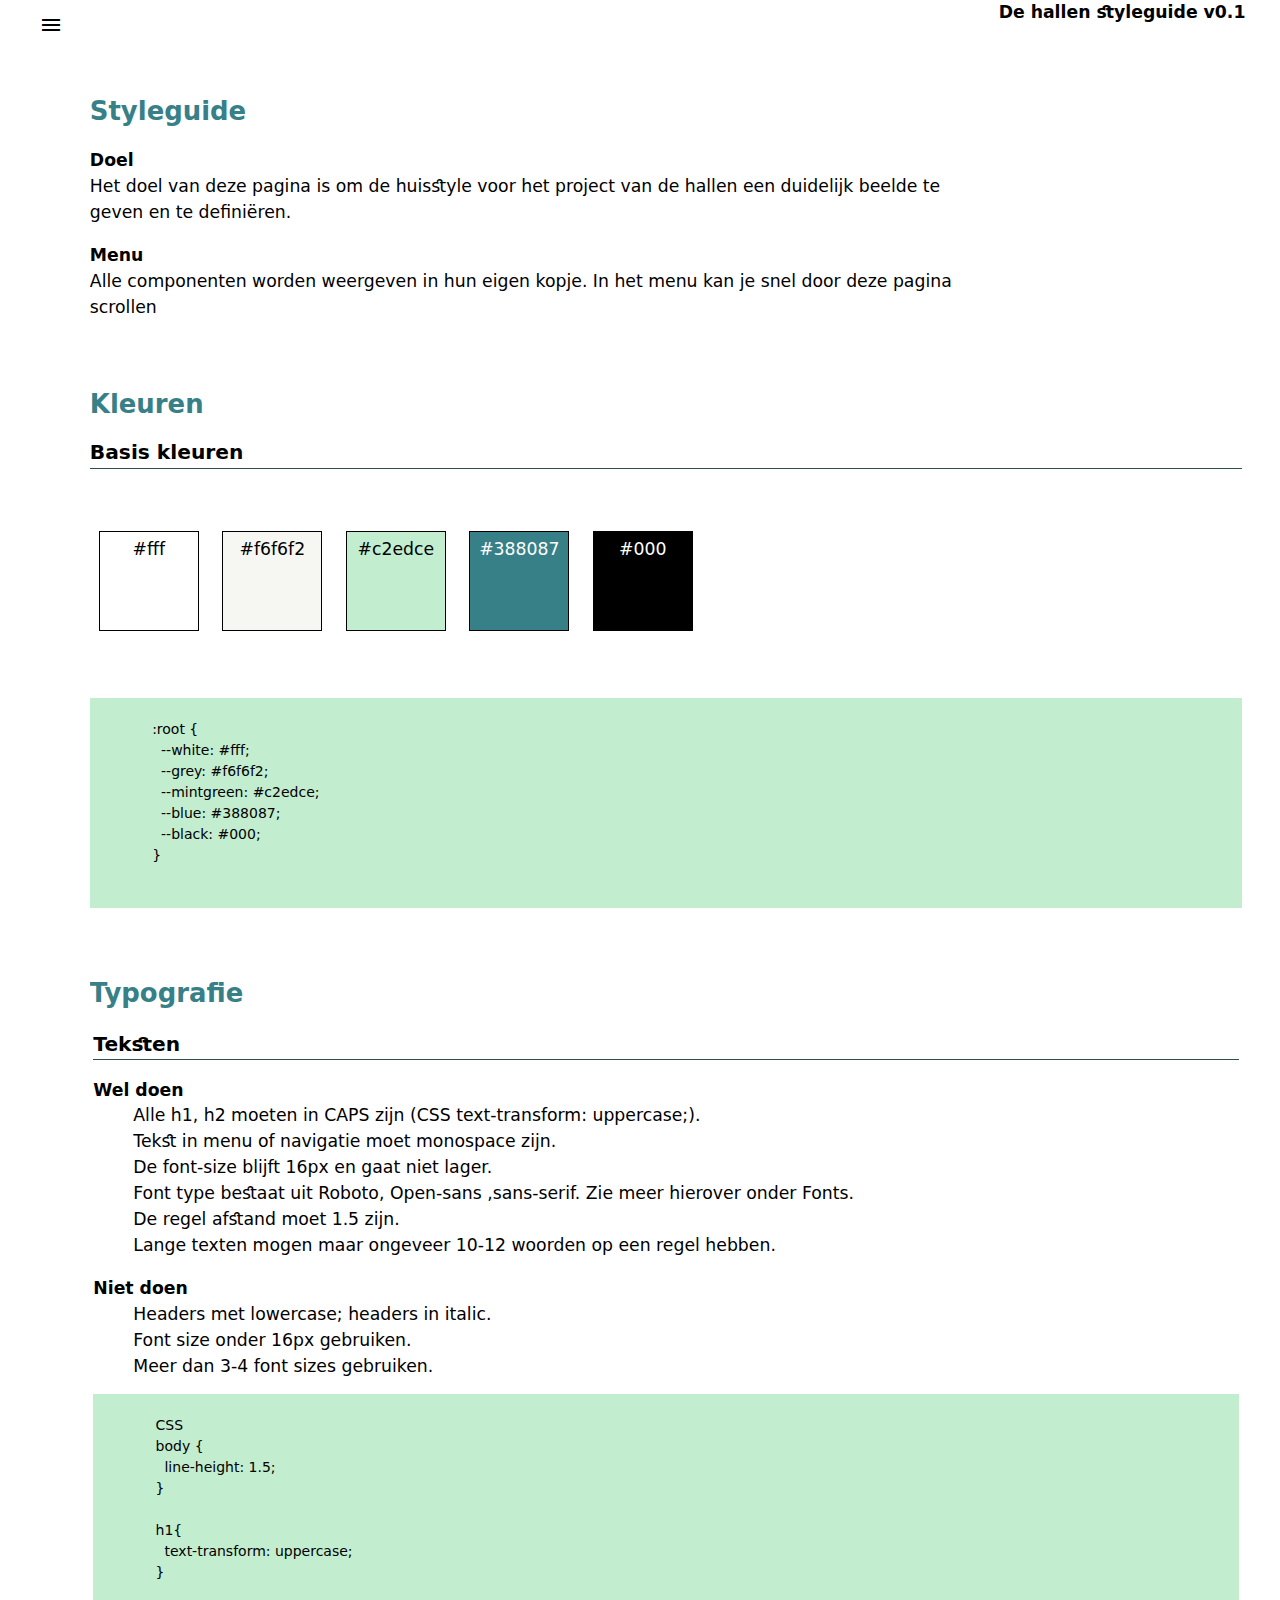
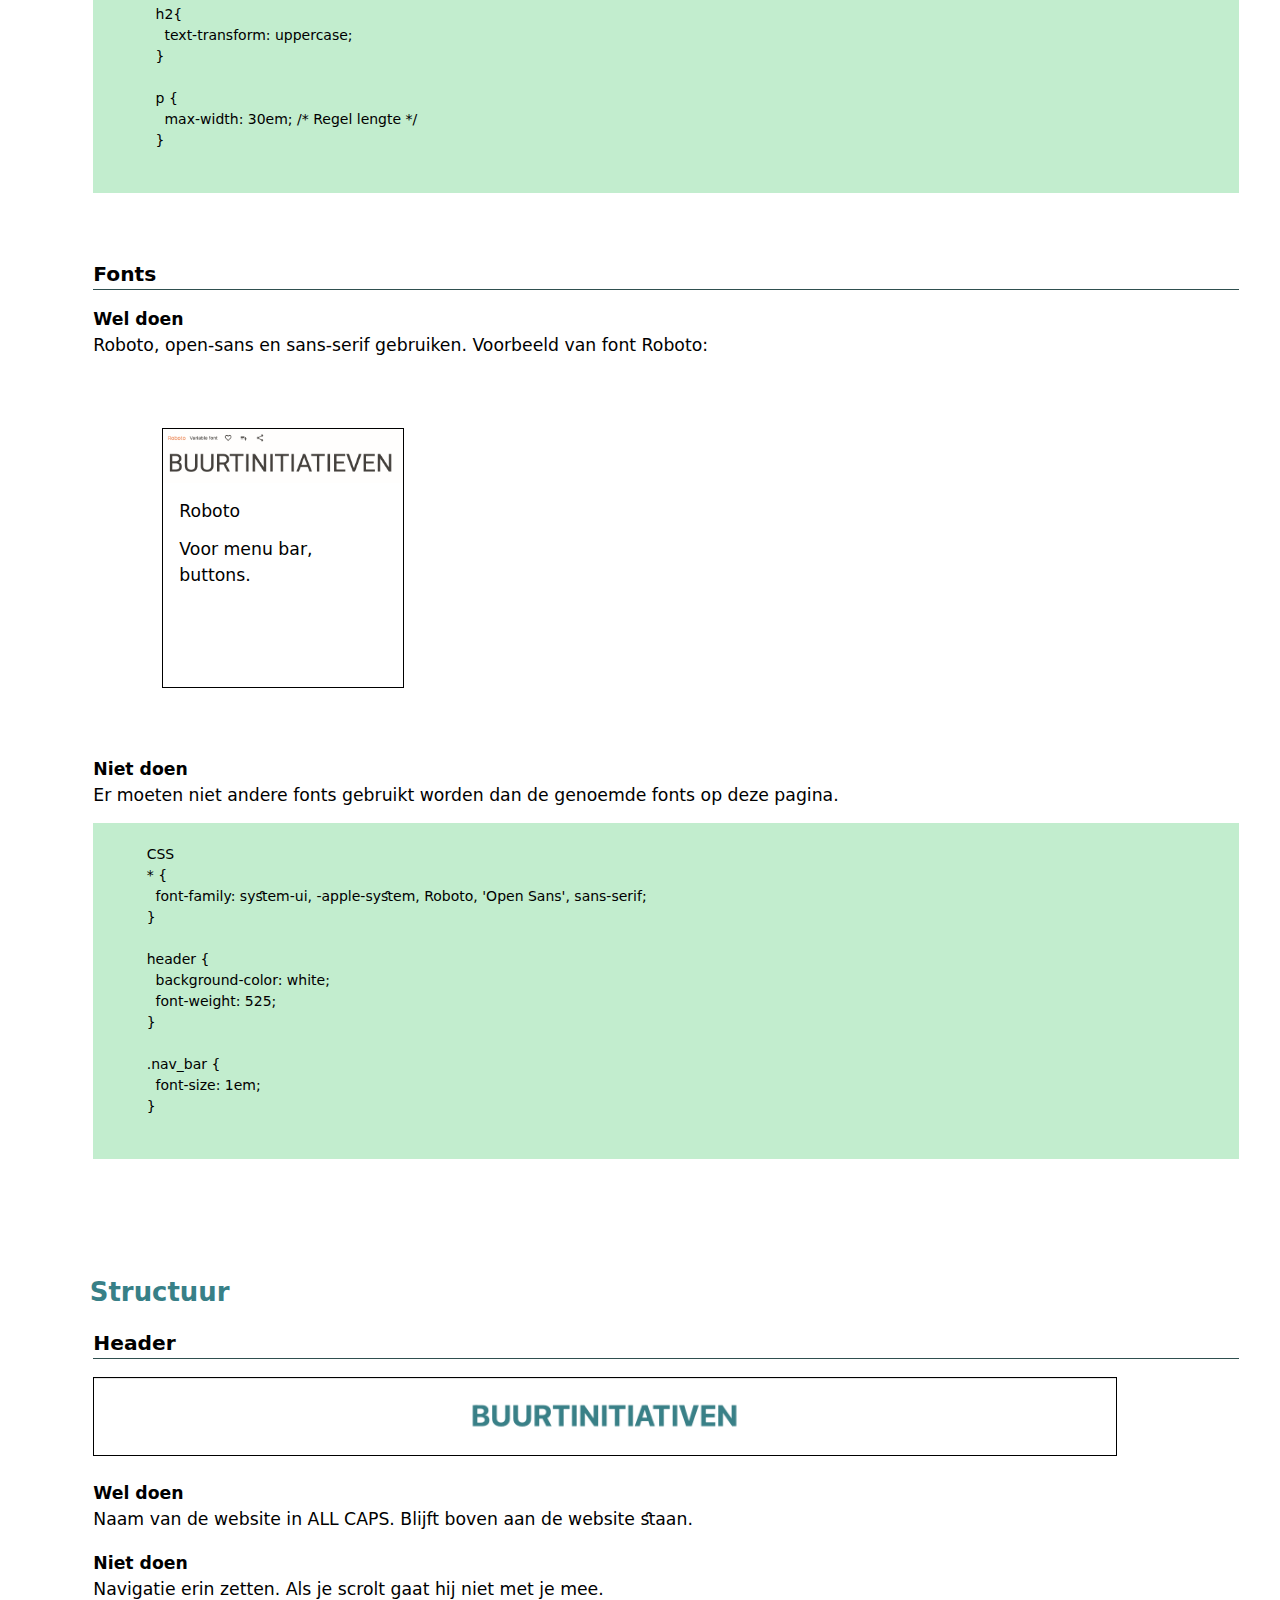
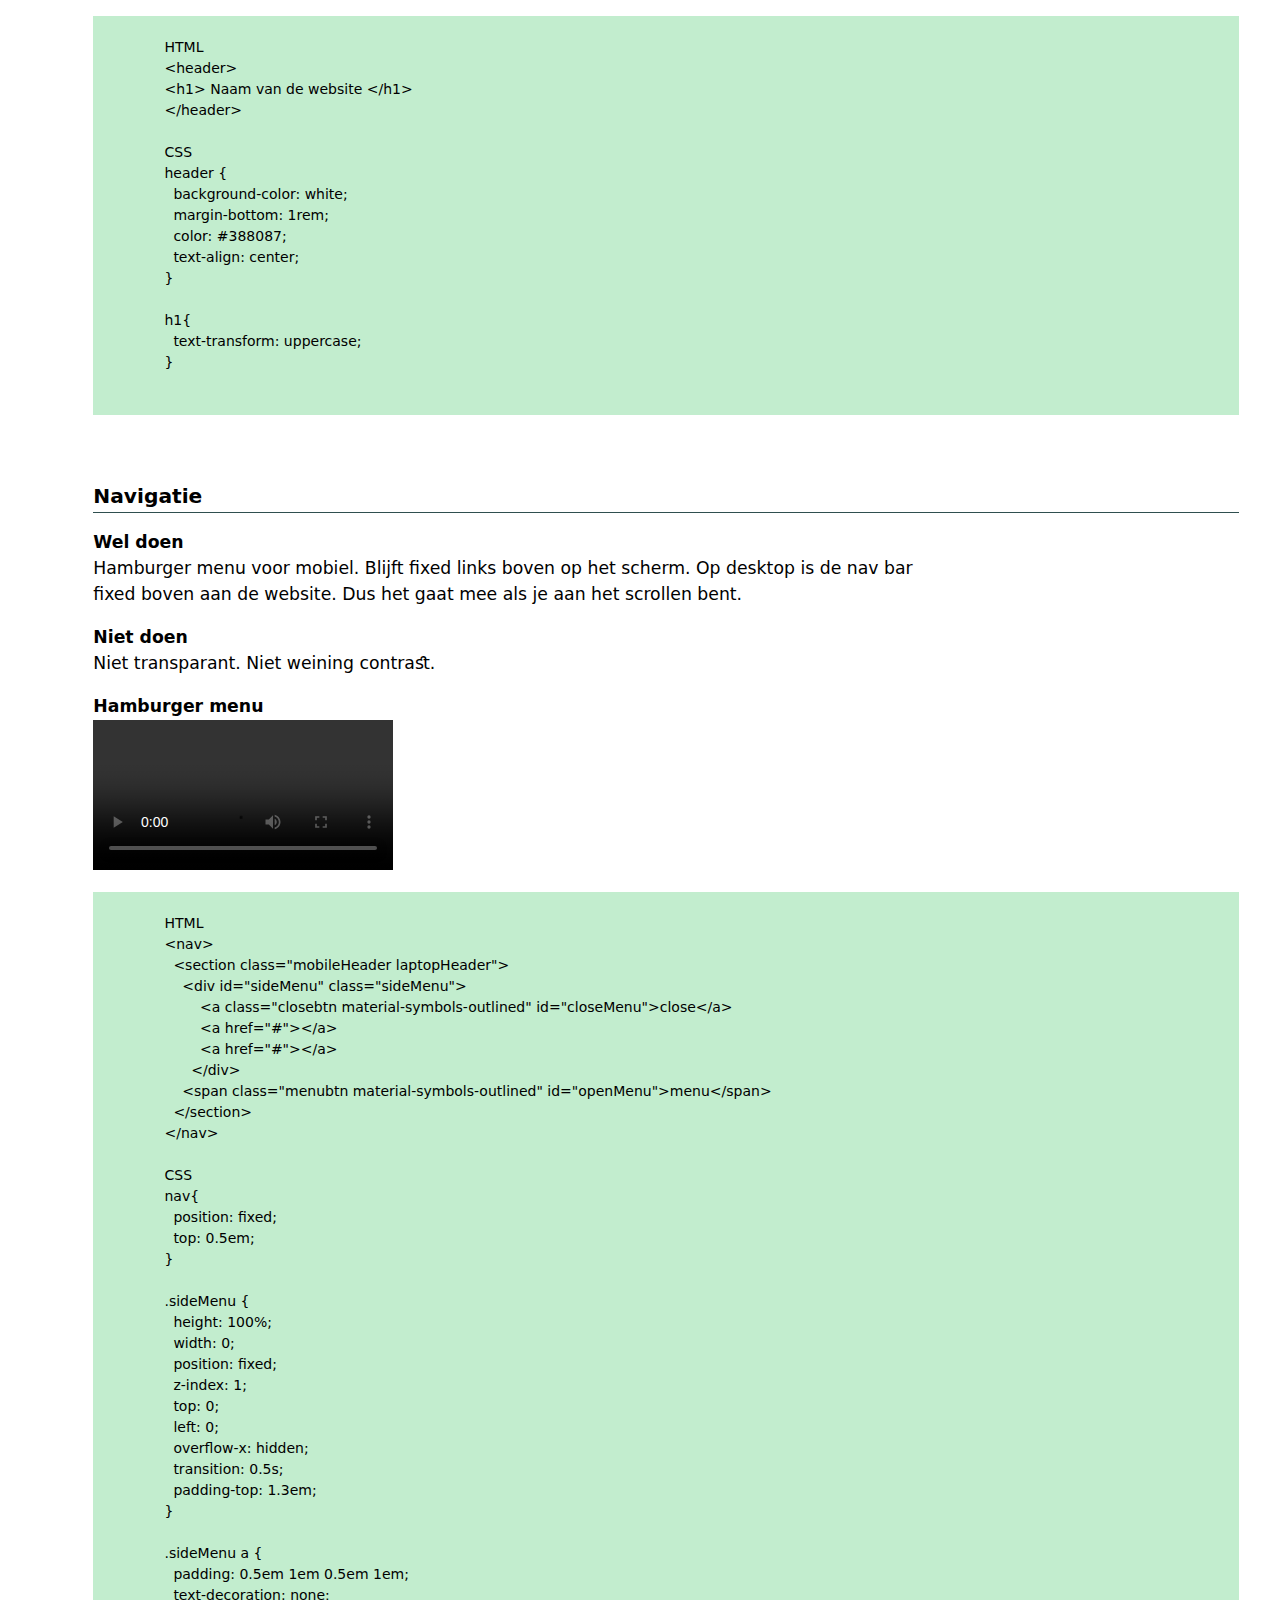
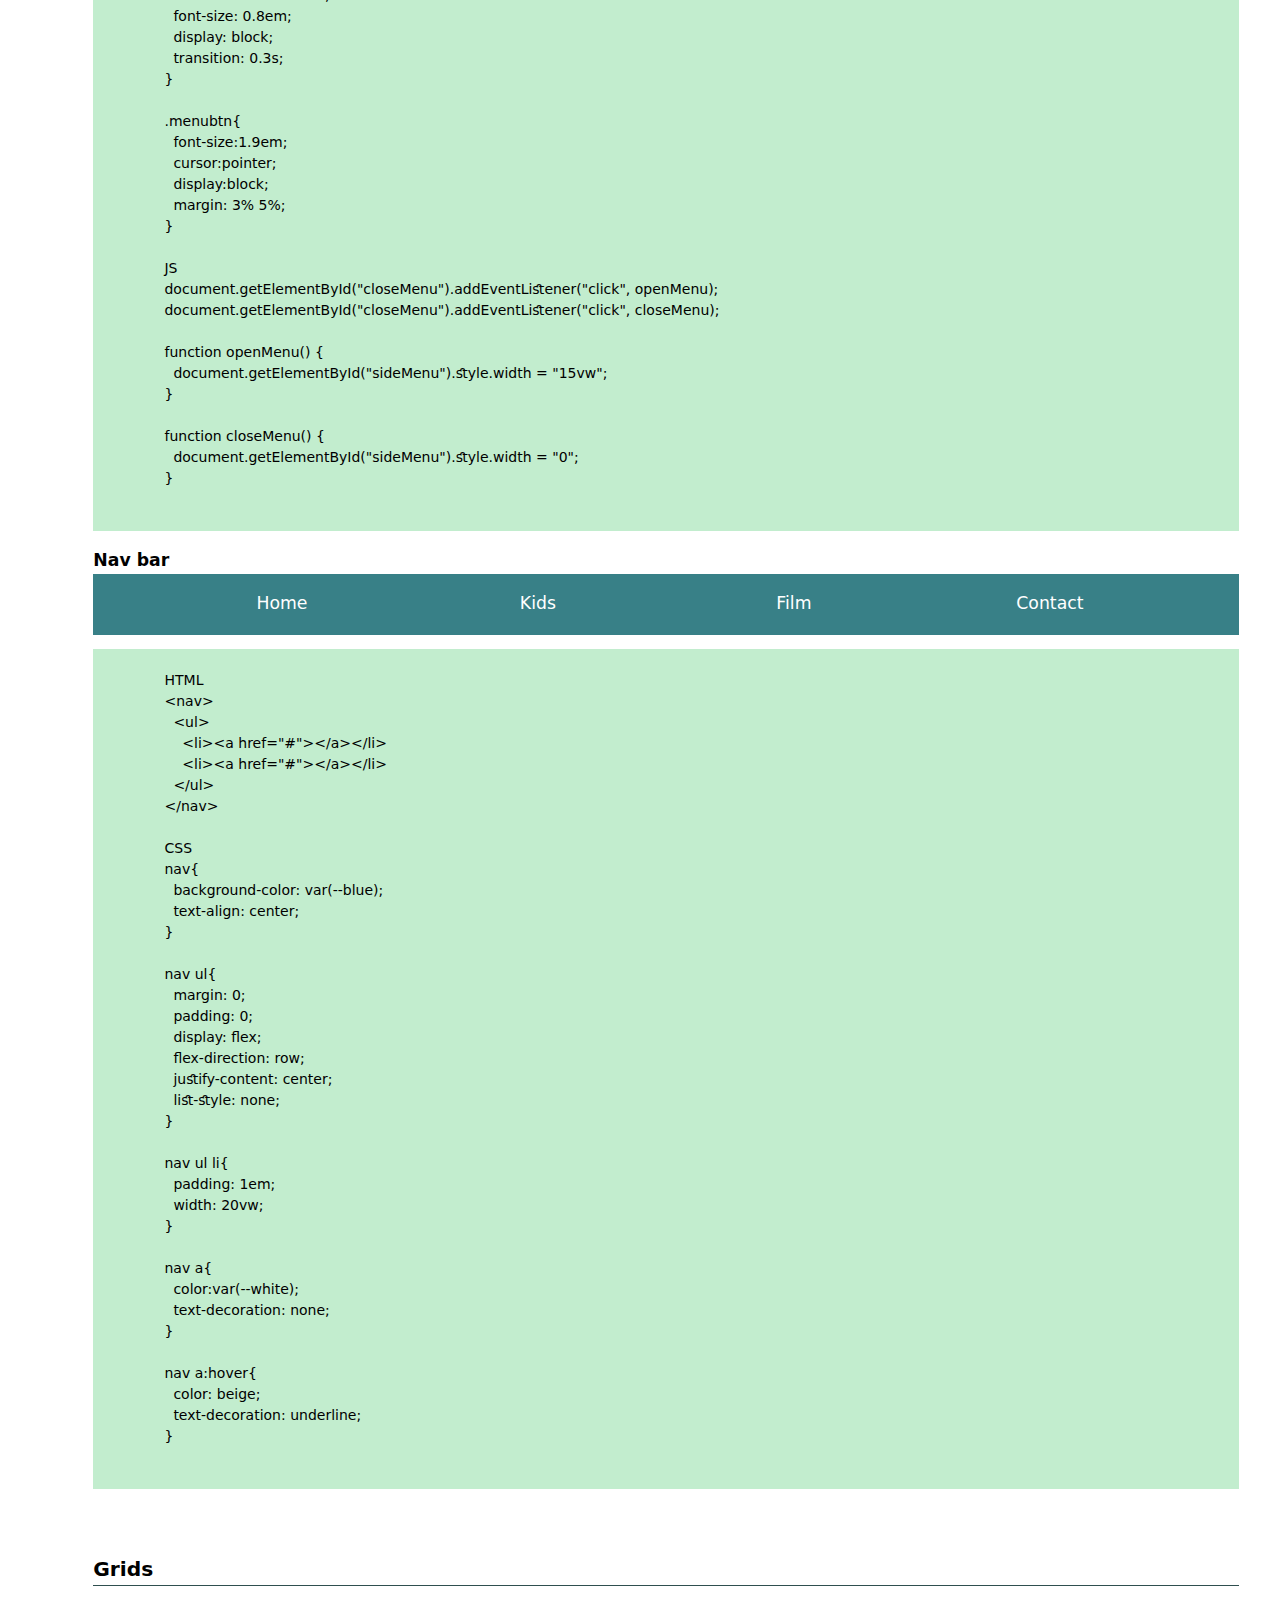
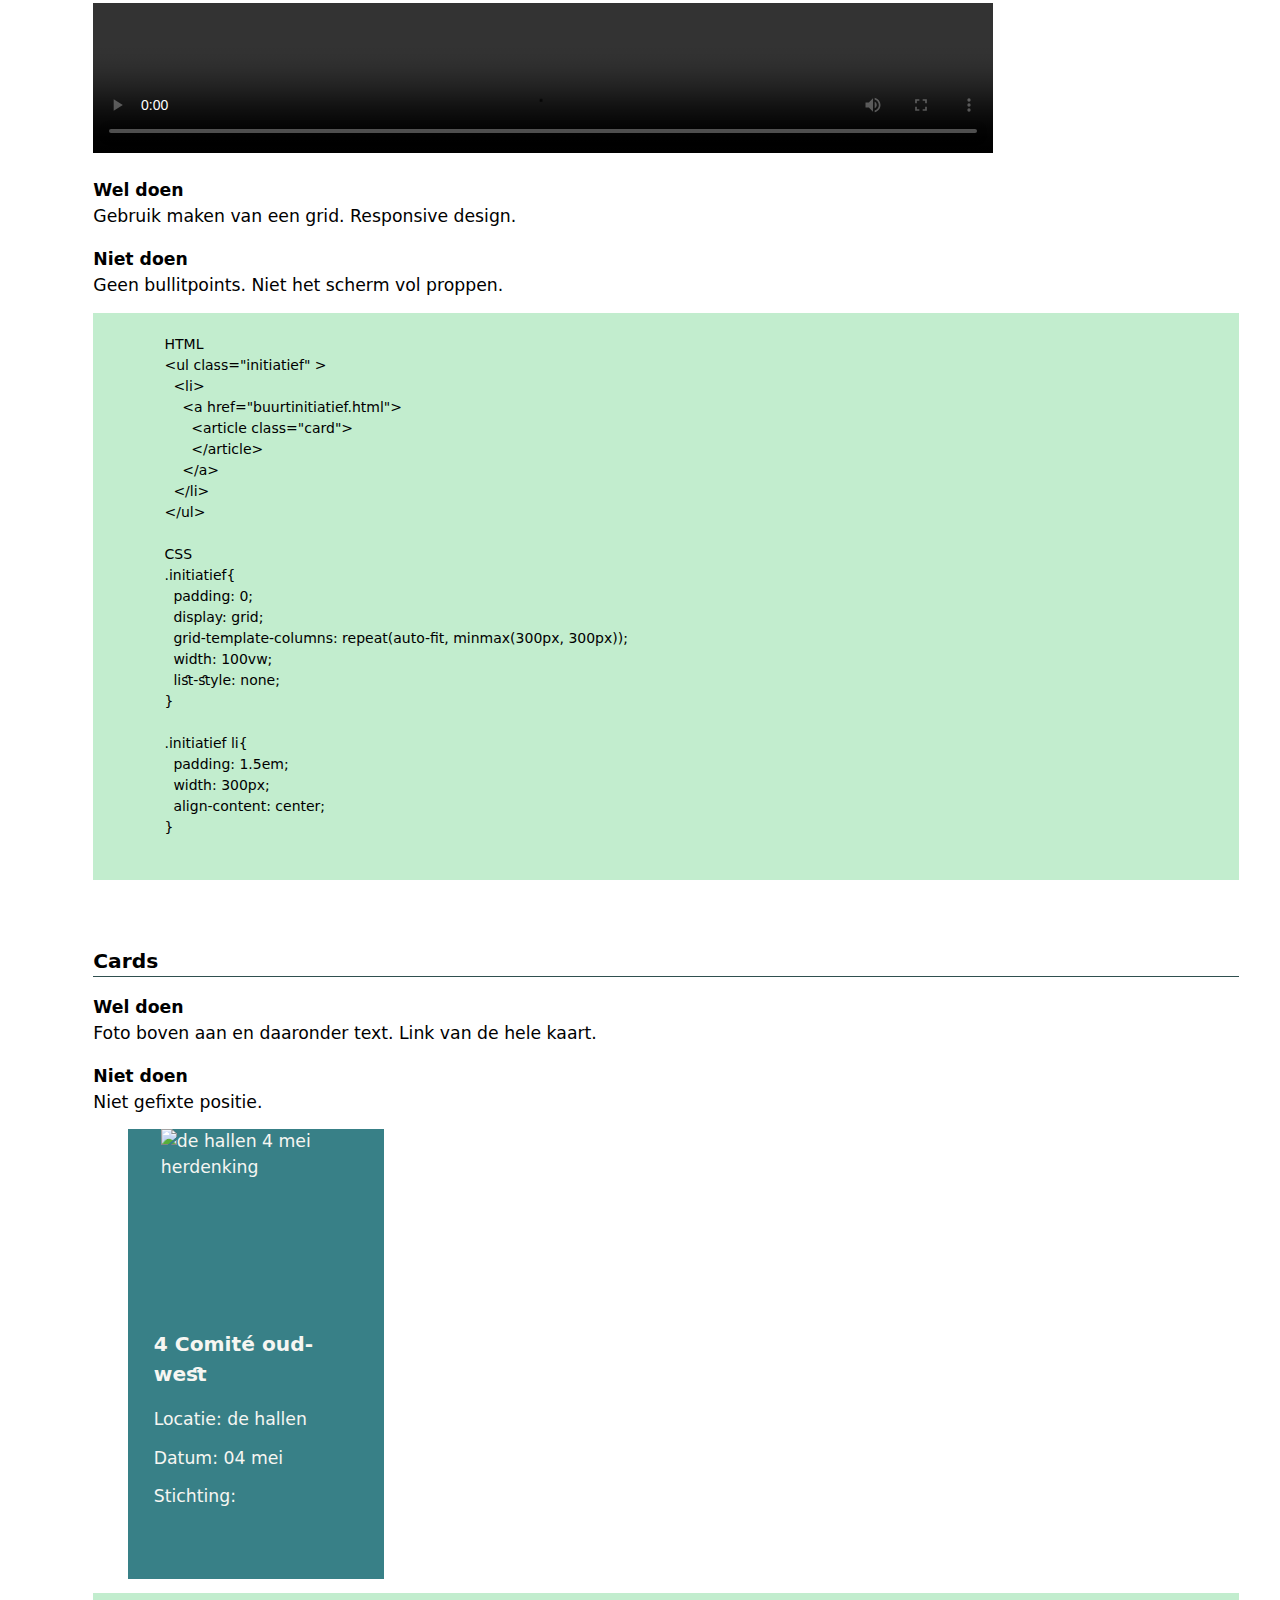
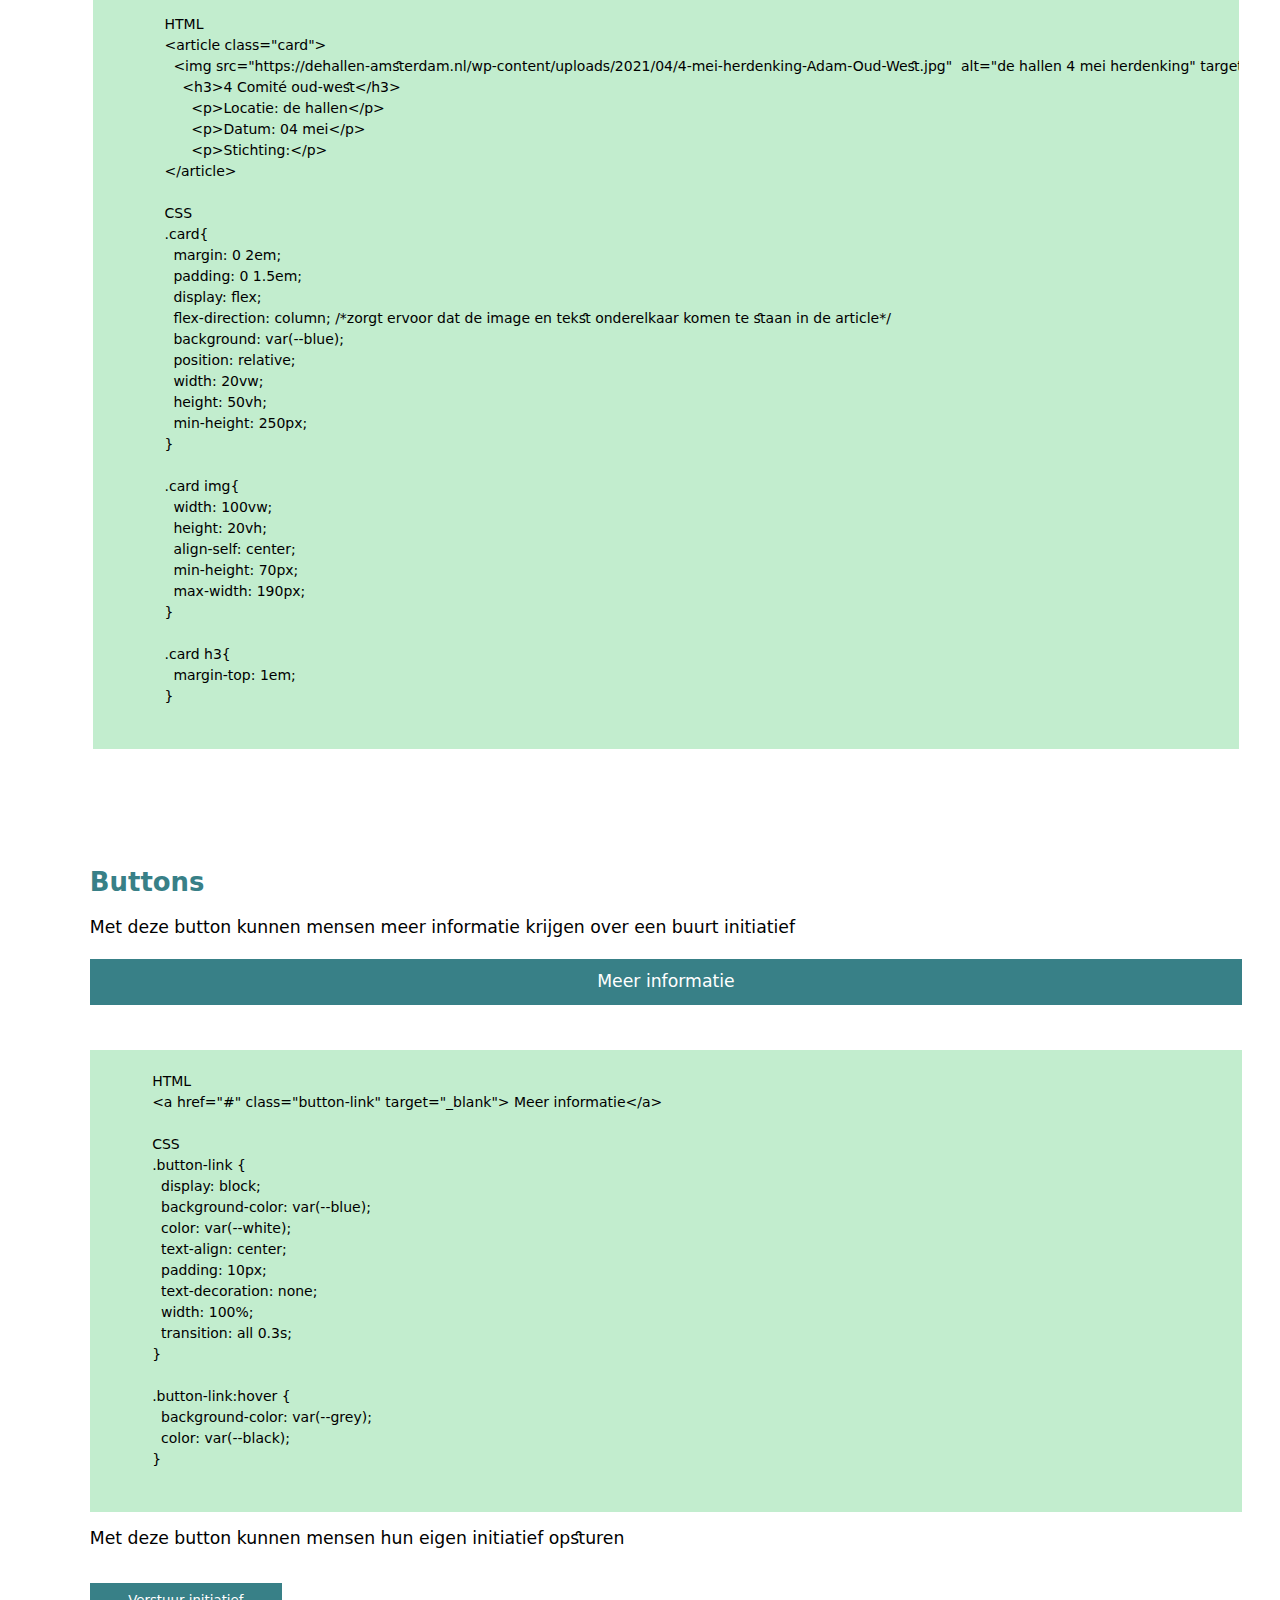
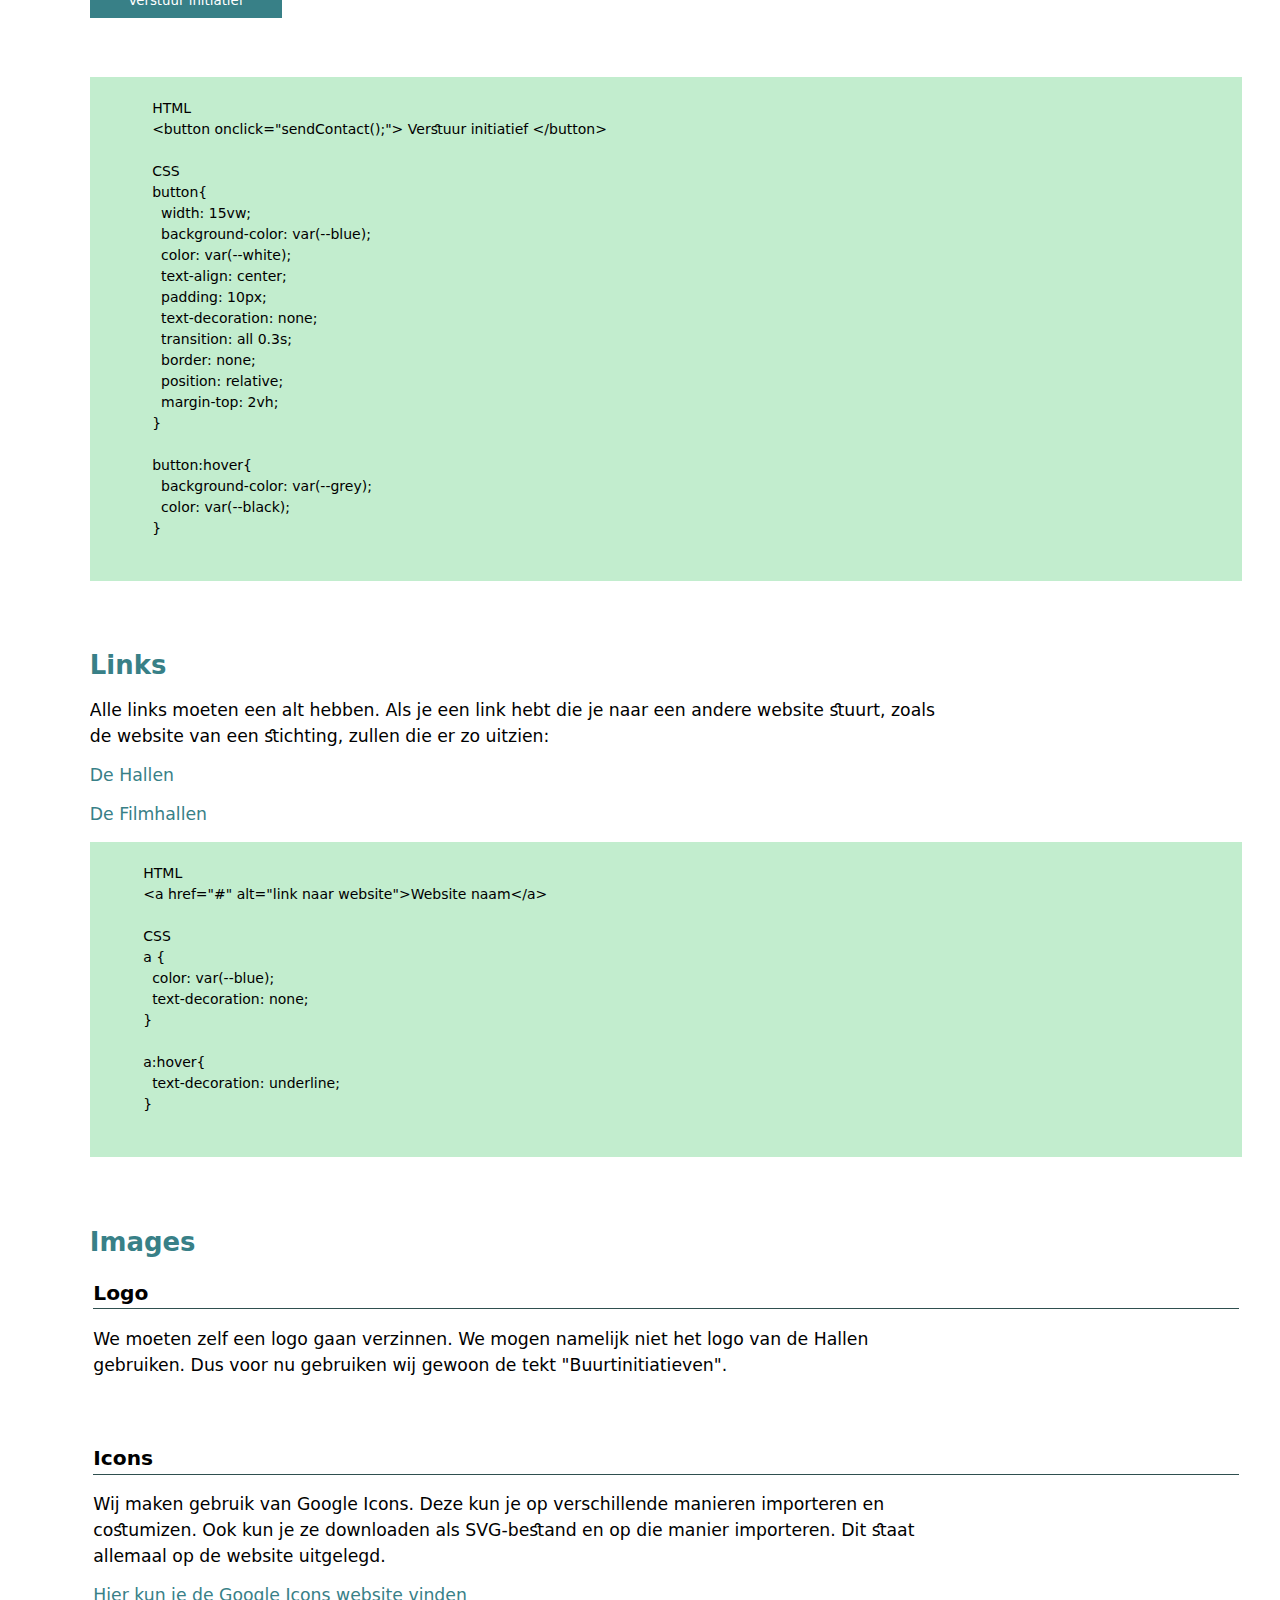
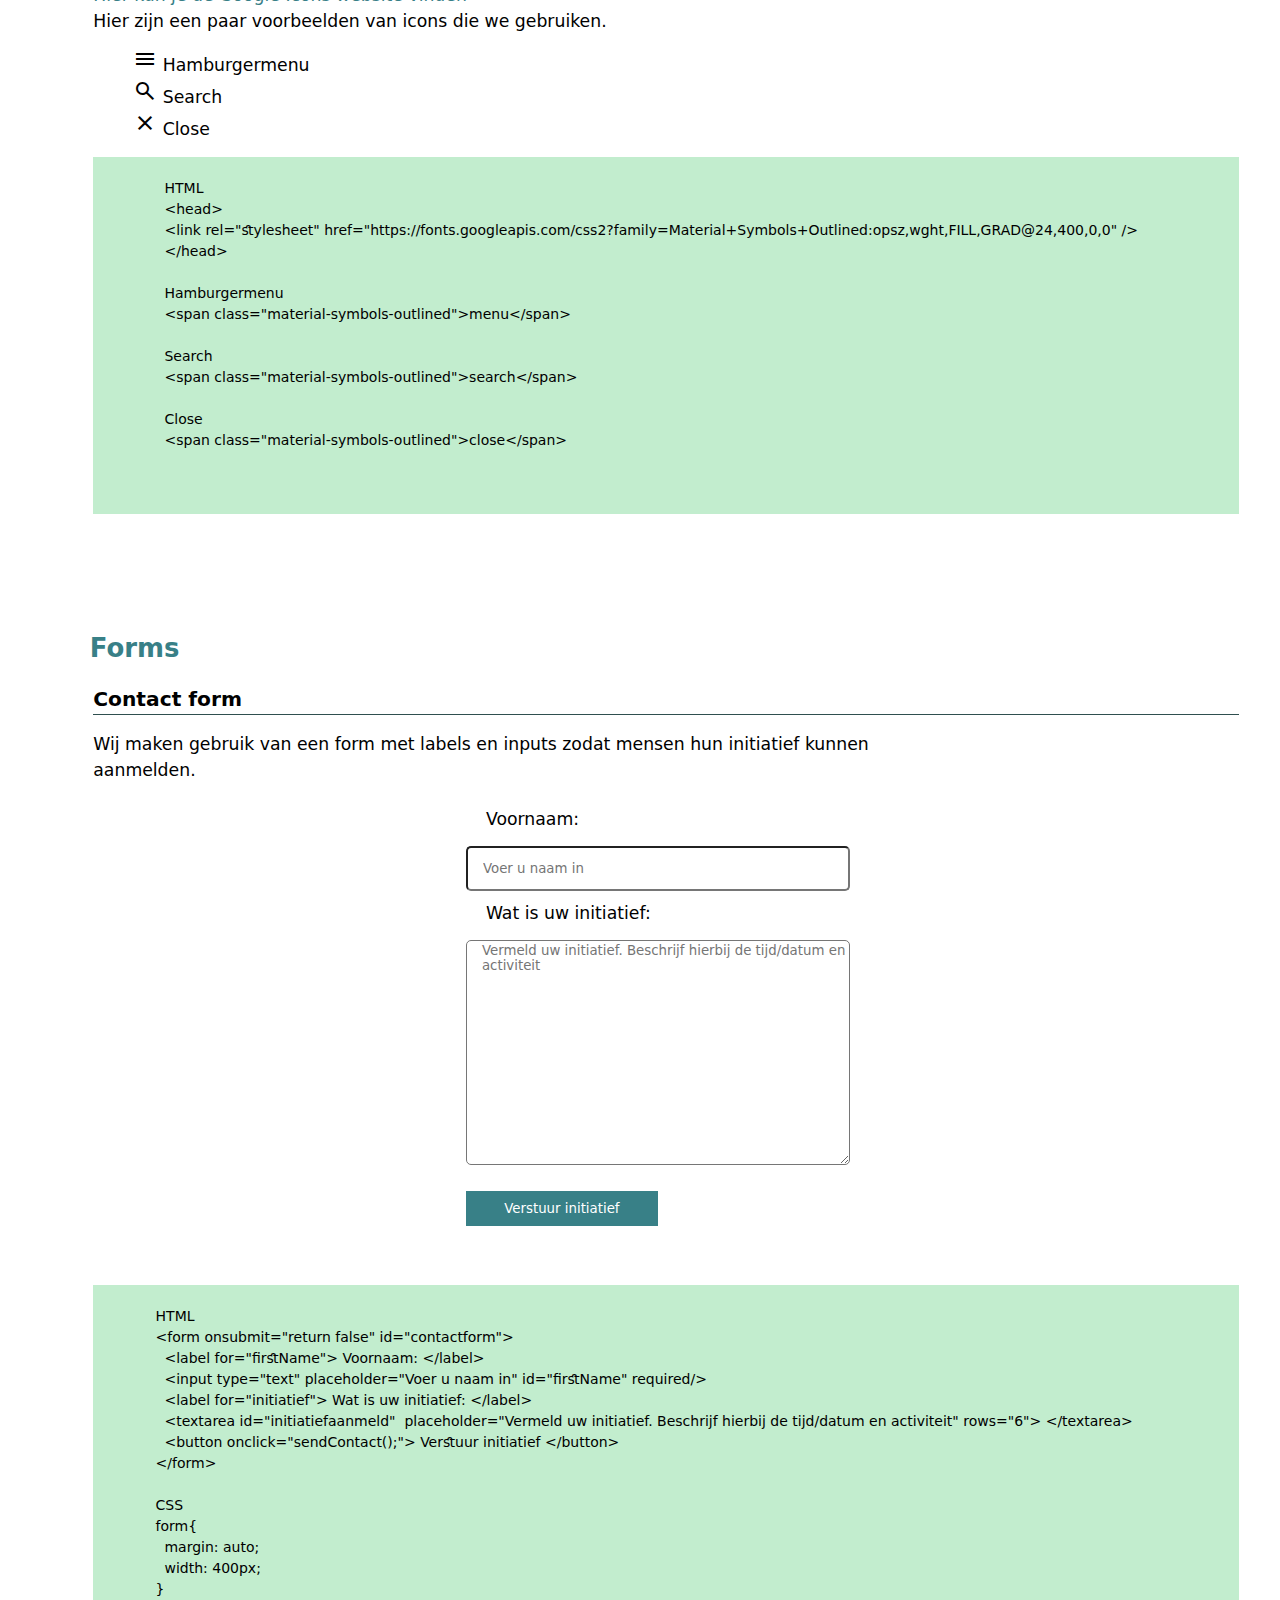
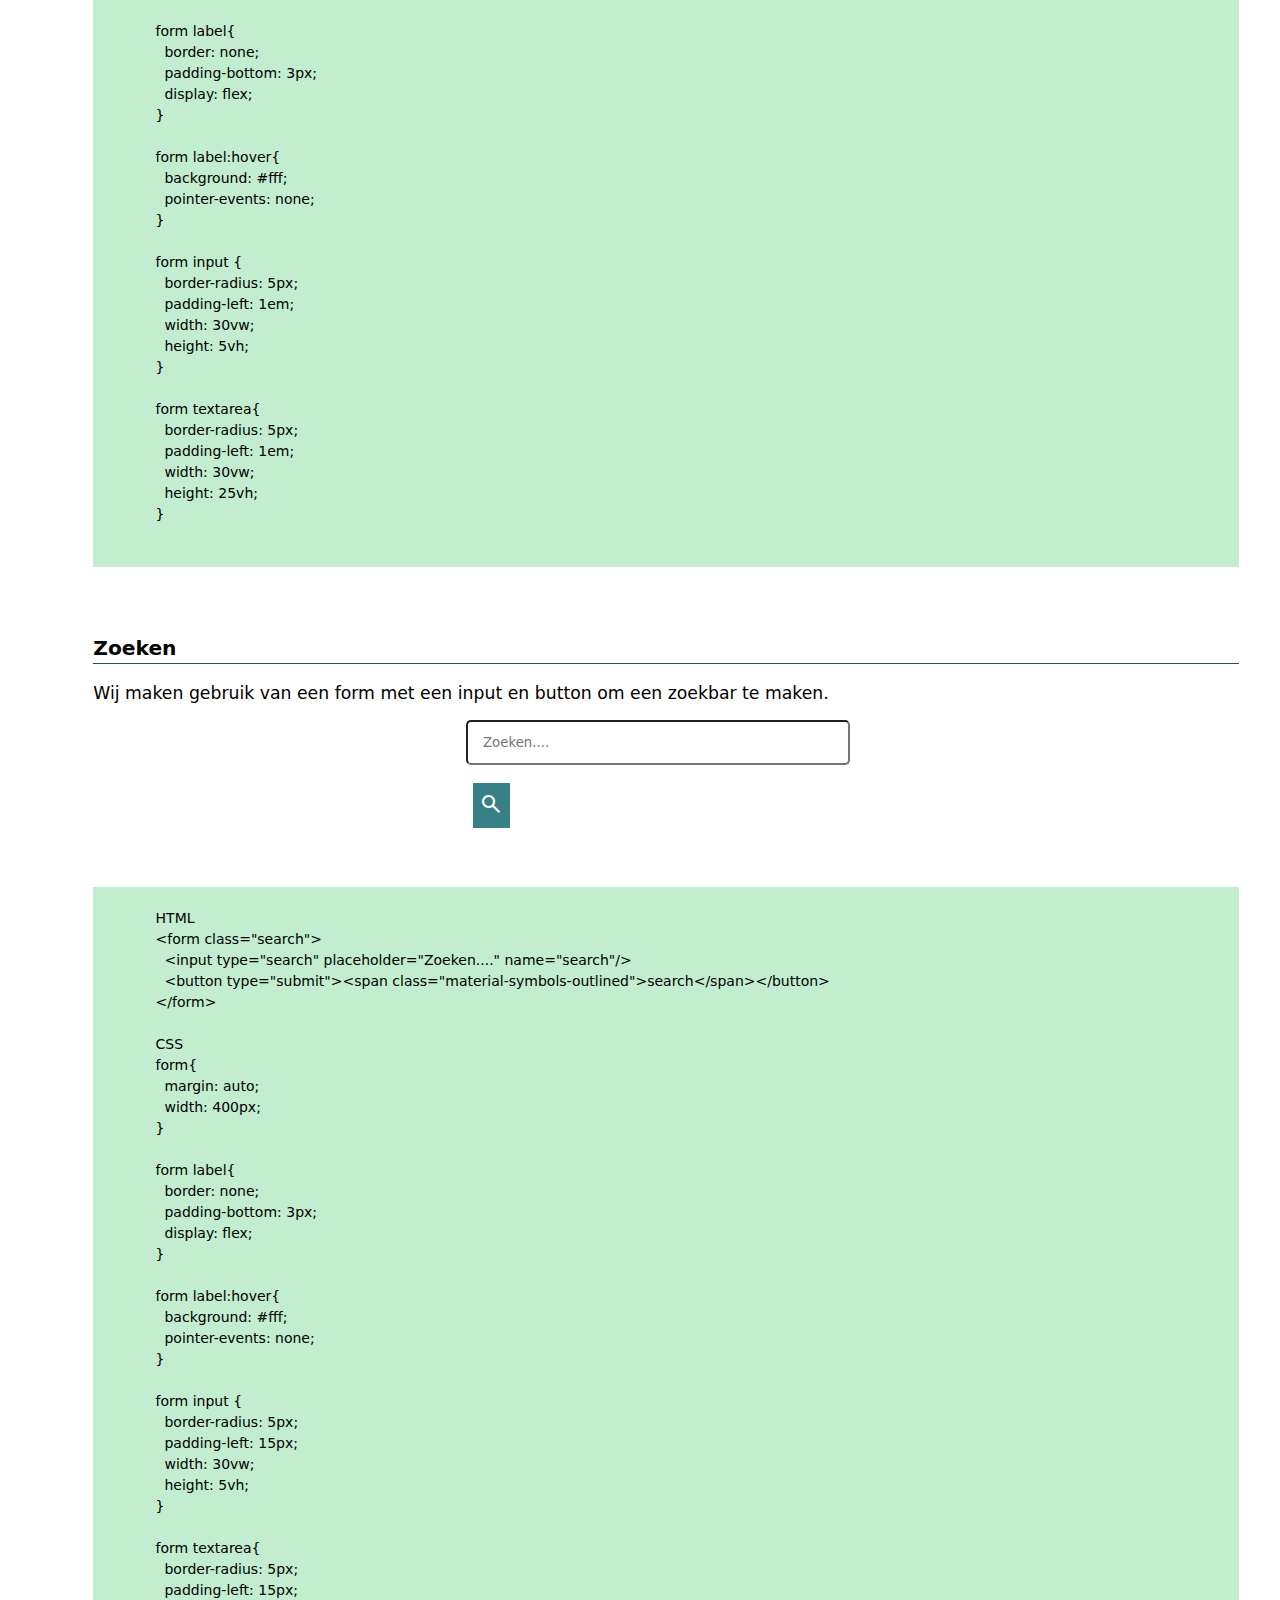
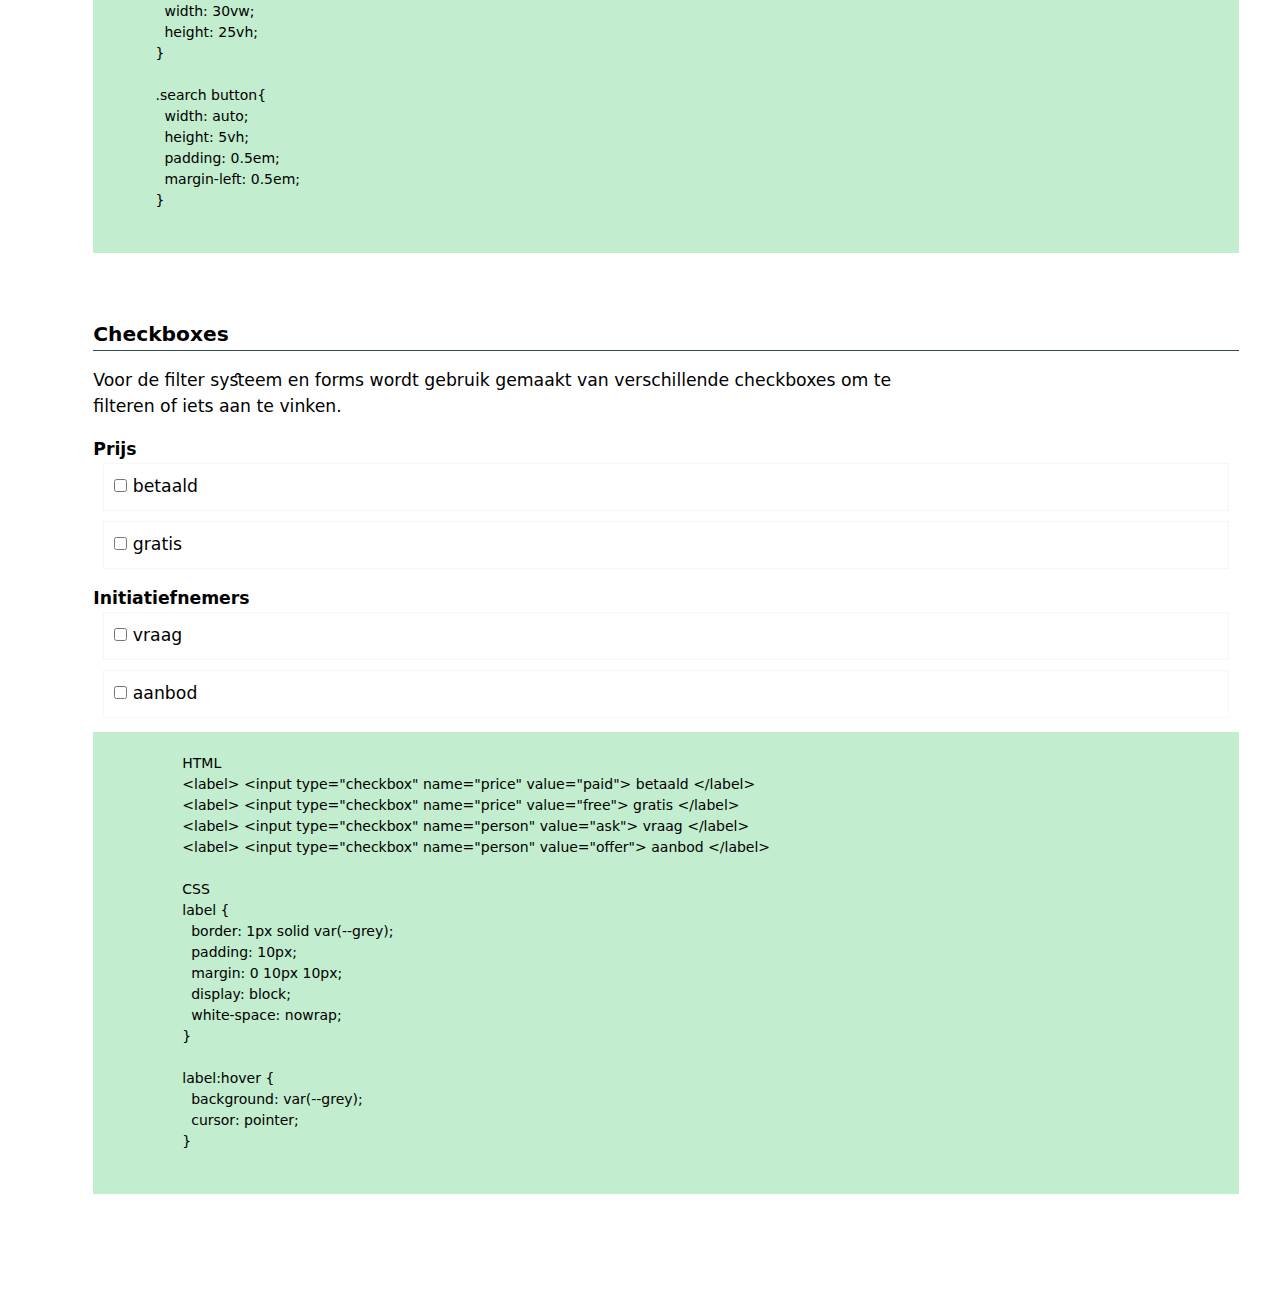
==== commit 1124687a: "update" ====
--- a/index.html
+++ b/index.html
@@ -1,59 +1,732 @@
 <!DOCTYPE html>
-<html lang="en">
+<html lang="nl">
   <head>
     <meta charset="UTF-8" />
     <meta http-equiv="X-UA-Compatible" content="IE=edge" />
     <meta name="viewport" content="width=device-width, initial-scale=1.0" />
-    <title>[Projectnaam] living styleguide</title>
+    <title>De hallen living styleguide</title>
     <link rel="stylesheet" href="style.css" />
+    <!-- Google icons -->
+    <link rel="stylesheet" href="https://fonts.googleapis.com/css2?family=Material+Symbols+Outlined:opsz,wght,FILL,GRAD@24,400,0,0" />
+    <script src="./js.js" defer></script>
   </head>
   <body>
     <header>
-      <h1>[Projectnaam] styleguide v0.1</h1>
+      <h1>De hallen styleguide v0.1</h1>
     </header>
-
-    <nav>
-      <ul>
-        <li><a href="/" class="active">Globals</a></li>
-        <li><a href="/">...</a></li>
-      </ul>
+   
+    <nav class="mainNav">
+      <section class="mobileHeader laptopHeader">
+        <div id="sideMenu" class="sideMenu">
+            <a class="closebtn material-symbols-outlined" id="closeMenu">close</a>
+            <a href="#style">Styleguide</a>
+            <a href="#kleuren">Kleuren</a>
+            <a href="#typografie">Typografie</a>
+            <a href="#structuur">Structuur</a>
+            <a href="#buttons">Buttons</a>
+            <a href="#links">Links</a>
+            <a href="#images">Images</a>
+            <a href="#forms">Forms</a>
+          </div>
+        <span class="menubtn material-symbols-outlined" id="openMenu">menu</span>
+      </section>
     </nav>
 
     <main>
-      <h2>Globals</h2>
-
-      <section>
-        <h3>Header</h3>
-        <img src="screenshot_van_je_header.png" alt="screenshot van je header" />
-
-        <h4>Wel doen</h4>
-        <p>Vertel hoe dingen toegepast moeten worden.</p>
-
-        <h4>Niet doen</h4>
-        <p>Vertel hoe dingen vooral niet toegepast moeten worden.</p>
-
-        <!-- Om HTML in HTML te laten zien gebruik je &lt; voor de < en &gt; voor de > -->
-        <pre><code>&lt;header&gt;
-  &lt;h1&gt;Zo maak je een header&lt;/h1&gt;
-&lt;/header&gt;
-
-header {
-  background-color: white;
-  margin-bottom: 1rem;
-  color: silver;
-}
-
-header > h1 {
-  font-size: 1rem;
-  text-align: right;
-}
-  </code></pre>
-      </section>
-
-      <section>
-        <h3>Footer</h3>
-        ...
+      <section id="style">
+        <h2>Styleguide</h2>
+
+          <h4>Doel</h4>
+          <p>Het doel van deze pagina is om de huisstyle voor het project 
+            van de hallen een duidelijk beelde te geven en te definiëren.</p>
+
+          <h4>Menu</h4>
+          <p>Alle componenten worden weergeven in hun eigen kopje. In het menu kan je 
+            snel door deze pagina scrollen</p>
+      </section>
+
+      <section id="kleuren">
+        <h2>Kleuren</h2>
+
+        <h3>Basis kleuren</h3>
+          <div class="color-box" style="--color: #fff;">
+            <p>#fff</p>
+          </div>
+          <div class="color-box" style="--color: #f6f6f2;">
+            <p>#f6f6f2</p>
+          </div>
+          <div class="color-box" style="--color: #c2edce;">
+            <p>#c2edce</p>
+          </div>
+          <div class="color-box" style="--color: #388087;">
+            <p class="whitecolor">#388087</p>
+          </div>
+          <div class="color-box" style="--color: #000;">
+            <p class="whitecolor">#000</p>
+          </div>
+
+          <pre>
+            <code>
+              :root {
+                --white: #fff;
+                --grey: #f6f6f2;
+                --mintgreen: #c2edce;
+                --blue: #388087;
+                --black: #000;
+              }
+            </code>
+          </pre>
+      </section>
+   
+      <section id="typografie">
+        <h2 >Typografie</h2>
+        <section>
+          <h3>Teksten</h3>
+
+          <h4>Wel doen</h4>
+          <ul>
+            <li>Alle h1, h2 moeten in CAPS zijn (CSS text-transform: uppercase;).</li>
+            <li>Tekst in menu of navigatie moet monospace zijn.</li>
+            <li>De font-size blijft 16px en gaat niet lager.</li>
+            <li>Font type bestaat uit Roboto, Open-sans ,sans-serif. Zie meer hierover onder Fonts.</li>
+            <li>De regel afstand moet 1.5 zijn.</li>
+            <li>Lange texten mogen maar ongeveer 10-12 woorden op een regel hebben.</li>
+          </ul>
+      
+          <h4>Niet doen</h4>
+          <ul>
+            <li>Headers met lowercase; headers in italic.</li>
+            <li>Font size onder 16px gebruiken.</li>
+            <li>Meer dan 3-4 font sizes gebruiken.</li>
+          </ul>
+
+          <pre>
+            <code>
+              CSS
+              body {
+                line-height: 1.5;
+              }
+
+              h1{
+                text-transform: uppercase;
+              }
+
+              h2{
+                text-transform: uppercase;
+              }
+
+              p {
+                max-width: 30em; /* Regel lengte */
+              }
+            </code>
+          </pre>
+        </section>
+
+        <section id="fonts">
+          <h3>Fonts</h3>
+
+          <h4>Wel doen</h4>
+          <p>Roboto, open-sans en sans-serif gebruiken.
+            Voorbeeld van font Roboto:</p>
+          <div class="box_wrapper">
+            <div class="ShortcutTiles">
+              <div area-label="shortcut-tile" class="ShortcutTile">
+                <div class="ShortcutTile_inner">
+                  <img src="./media/roboto_image.png" alt="">
+                  <div class="ShortcutTile_Body">
+                    <div class="ShortcutTile_Body_Title" style="font-family: system-ui, -apple-system, BlinkMacSystemFont, 'Segoe UI', Roboto, Oxygen, Ubuntu, Cantarell, 'Open Sans', 'Helvetica Neue', sans-serif;">
+                      Roboto
+                    </div> 
+                    <div class="ShortcutTile_Body_Description">
+                      Voor menu bar, buttons.
+                    </div>
+                  </div>
+                </div>
+              </div>
+            </div>
+          </div>
+          
+          <h4>Niet doen</h4>
+          <p>Er moeten niet andere fonts gebruikt worden dan de genoemde fonts op deze pagina.</p>
+
+          <pre>
+            <code>
+            CSS
+            * {
+              font-family: system-ui, -apple-system, Roboto, 'Open Sans', sans-serif;
+            }
+
+            header {
+              background-color: white;
+              font-weight: 525;
+            }
+
+            .nav_bar {
+              font-size: 1em;
+            }
+            </code>
+          </pre>       
+        </section>
+      </section>
+
+      <section id="structuur">
+        <h2>Structuur </h2>
+      
+          <section>
+            <h3>Header</h3>
+
+            <img class="foto" src="media/screenshot_van_je_header.png" alt="screenshot van je header" />
+
+            <h4>Wel doen</h4>
+            <p>Naam van de website in ALL CAPS.
+              Blijft boven aan de website staan. </p>
+
+            <h4>Niet doen</h4>
+            <p>Navigatie erin zetten.
+              Als je scrolt gaat hij niet met je mee. </p>
+      
+            <pre>
+              <code>
+                HTML
+                &lt;header&gt;
+                &lt;h1&gt; Naam van de website &lt;/h1&gt;
+                &lt;/header&gt;
+
+                CSS
+                header {
+                  background-color: white;
+                  margin-bottom: 1rem;
+                  color: #388087;
+                  text-align: center;
+                }
+
+                h1{
+                  text-transform: uppercase;
+                }
+              </code>
+            </pre>
+          </section>
+
+          <section>
+            <h3>Navigatie</h3>
+            
+            <h4>Wel doen</h4>
+            <p> Hamburger menu voor mobiel. Blijft fixed links boven op het scherm.
+              Op desktop is de nav bar fixed boven aan de website. Dus het gaat mee als 
+              je aan het scrollen bent. </p>
+
+            <h4>Niet doen</h4>
+            <p> Niet transparant. Niet weining contrast.</p>
+
+            <h4>Hamburger menu</h4>
+            <video  width="300" controls>
+              <source src="media/screen_recording_hamburgermenu.mp4" type="video/mp4" />
+              Your browser does not support the video tag. Download
+              <a href="media/screen_recording_hamburgermenu.mp4">MP4</a>
+            </video>
+
+            <pre>
+              <code>
+                HTML
+                &lt;nav&gt;
+                  &lt;section class="mobileHeader laptopHeader"&gt;
+                    &lt;div id="sideMenu" class="sideMenu"&gt;
+                        &lt;a class="closebtn material-symbols-outlined" id="closeMenu"&gt;close&lt;/a&gt;
+                        &lt;a href="#"&gt;&lt;/a&gt;
+                        &lt;a href="#"&gt;&lt;/a&gt;
+                      &lt;/div&gt;
+                    &lt;span class="menubtn material-symbols-outlined" id="openMenu"&gt;menu&lt;/span&gt;
+                  &lt;/section&gt;
+                &lt;/nav&gt;
+
+                CSS
+                nav{
+                  position: fixed;
+                  top: 0.5em;
+                }
+
+                .sideMenu {
+                  height: 100%;
+                  width: 0;
+                  position: fixed;
+                  z-index: 1;
+                  top: 0;
+                  left: 0;
+                  overflow-x: hidden;
+                  transition: 0.5s;
+                  padding-top: 1.3em;
+                }
+
+                .sideMenu a {
+                  padding: 0.5em 1em 0.5em 1em;
+                  text-decoration: none;
+                  font-size: 0.8em;
+                  display: block;
+                  transition: 0.3s;
+                }
+
+                .menubtn{
+                  font-size:1.9em;
+                  cursor:pointer;
+                  display:block;
+                  margin: 3% 5%;
+                }
+
+                JS
+                document.getElementById("closeMenu").addEventListener("click", openMenu);
+                document.getElementById("closeMenu").addEventListener("click", closeMenu);
+
+                function openMenu() {
+                  document.getElementById("sideMenu").style.width = "15vw";
+                }
+
+                function closeMenu() {
+                  document.getElementById("sideMenu").style.width = "0";
+                }
+              </code>
+            </pre>
+
+            <h4>Nav bar</h4>
+            <nav class="exampleNav">
+              <ul>
+                <li><a href="#">Home</a></li>
+                <li><a href="#">Kids</a></li>
+                <li><a href="#">Film</a></li>
+                <li><a href="#">Contact</a></li>
+              </ul>
+            </nav>
+
+            <pre>
+              <code>
+                HTML
+                &lt;nav&gt;
+                  &lt;ul&gt;
+                    &lt;li&gt;&lt;a href="#"&gt;&lt;/a&gt;&lt;/li&gt;
+                    &lt;li&gt;&lt;a href="#"&gt;&lt;/a&gt;&lt;/li&gt;
+                  &lt;/ul&gt;
+                &lt;/nav&gt;
+
+                CSS
+                nav{
+                  background-color: var(--blue);
+                  text-align: center;
+                }
+                
+                nav ul{
+                  margin: 0;
+                  padding: 0;
+                  display: flex;
+                  flex-direction: row;
+                  justify-content: center;
+                  list-style: none;
+                }
+                
+                nav ul li{
+                  padding: 1em;
+                  width: 20vw;
+                }
+                
+                nav a{
+                  color:var(--white);
+                  text-decoration: none;
+                }
+                
+                nav a:hover{
+                  color: beige;
+                  text-decoration: underline;
+                }
+              </code>
+            </pre>
+          </section>
+
+          <section>
+            <h3>Grids</h3>
+
+            <video controls width="900">
+              <source src="media/screen_recording_grid.mp4" type="video/mp4" />
+              Your browser does not support the video tag. Download
+              <a href="media/screen_recording_grid.mp4">MP4</a>
+            </video>
+
+            <h4>Wel doen</h4>
+            <p>Gebruik maken van een grid. Responsive design. </p>
+
+            <h4>Niet doen</h4>
+            <p> Geen bullitpoints. Niet het scherm vol proppen. </p>
+
+            <pre>
+              <code>
+                HTML
+                &lt;ul class="initiatief" &gt;
+                  &lt;li&gt;
+                    &lt;a href="buurtinitiatief.html"&gt;
+                      &lt;article class="card"&gt;         
+                      &lt;/article&gt;
+                    &lt;/a&gt;
+                  &lt;/li&gt;
+                &lt;/ul&gt;
+
+                CSS
+                .initiatief{
+                  padding: 0;
+                  display: grid;
+                  grid-template-columns: repeat(auto-fit, minmax(300px, 300px)); 
+                  width: 100vw;
+                  list-style: none;
+                }
+
+                .initiatief li{
+                  padding: 1.5em;
+                  width: 300px;
+                  align-content: center;
+                }
+              </code>
+            </pre>
+          </section>
+
+          <section>
+            <h3>Cards</h3>
+
+            <h4>Wel doen</h4>
+            <p> Foto boven aan en daaronder text. Link van de hele kaart. </p>
+    
+            <h4>Niet doen</h4>
+            <p> Niet gefixte positie. </p>
+
+            <a href="https://dehallen-amsterdam.nl/4-mei/">
+              <article class="card">
+                <img src="https://dehallen-amsterdam.nl/wp-content/uploads/2021/04/4-mei-herdenking-Adam-Oud-West.jpg"  alt="de hallen 4 mei herdenking" target="_blank">
+                  <h3>4 Comité oud-west</h3>
+                  <p>Locatie: de hallen</p>
+                  <p>Datum: 04 mei</p>
+                  <p>Stichting:</p>            
+              </article>
+            </a>
+            
+            <pre>
+              <code>
+                HTML
+                &lt;article class="card"&gt;
+                  &lt;img src="https://dehallen-amsterdam.nl/wp-content/uploads/2021/04/4-mei-herdenking-Adam-Oud-West.jpg"  alt="de hallen 4 mei herdenking" target="_blank"&gt; 
+                    &lt;h3&gt;4 Comité oud-west&lt;/h3&gt;
+                      &lt;p&gt;Locatie: de hallen&lt;/p&gt;
+                      &lt;p&gt;Datum: 04 mei&lt;/p&gt;
+                      &lt;p&gt;Stichting:&lt;/p&gt;            
+                &lt;/article&gt;
+
+                CSS
+                .card{
+                  margin: 0 2em;
+                  padding: 0 1.5em;
+                  display: flex;
+                  flex-direction: column; /*zorgt ervoor dat de image en tekst onderelkaar komen te staan in de article*/
+                  background: var(--blue);
+                  position: relative;
+                  width: 20vw;
+                  height: 50vh;
+                  min-height: 250px;
+                }  
+                
+                .card img{
+                  width: 100vw;
+                  height: 20vh;
+                  align-self: center;
+                  min-height: 70px;
+                  max-width: 190px;
+                }
+                
+                .card h3{
+                  margin-top: 1em;
+                }
+              </code>
+            </pre>
+          </section>
+      </section>
+
+      <section id="buttons">
+        <h2>Buttons</h2>
+          <p> Met deze button kunnen mensen meer informatie krijgen over een buurt initiatief</p>
+          <a href="#" class="button-link" target="_blank">Meer informatie</a>
+          <pre>
+            <code>
+              HTML
+              &lt;a href="#" class="button-link" target="_blank"&gt; Meer informatie&lt;/a&gt; 
+
+              CSS
+              .button-link {
+                display: block;
+                background-color: var(--blue);
+                color: var(--white);
+                text-align: center;
+                padding: 10px;
+                text-decoration: none;
+                width: 100%;
+                transition: all 0.3s;
+              }
+              
+              .button-link:hover {
+                background-color: var(--grey);
+                color: var(--black);
+              }
+            </code>
+          </pre>
+
+          <p> Met deze button kunnen mensen hun eigen initiatief opsturen</p>
+          <button onclick="sendContact();">Verstuur initiatief</button>
+          <pre>
+            <code>
+              HTML
+              &lt;button onclick="sendContact();"&gt; Verstuur initiatief &lt;/button&gt;
+
+              CSS
+              button{
+                width: 15vw;
+                background-color: var(--blue);
+                color: var(--white);
+                text-align: center;
+                padding: 10px;
+                text-decoration: none;
+                transition: all 0.3s;
+                border: none;
+                position: relative;
+                margin-top: 2vh;
+              }
+              
+              button:hover{
+                background-color: var(--grey);
+                color: var(--black);
+              }
+            </code>
+          </pre>
+      </section>
+
+      <section id="links">
+        <h2>Links</h2>
+        <p>Alle links moeten een alt hebben. Als je een link hebt die je naar een 
+          andere website stuurt, zoals de website van een stichting, zullen die er zo uitzien:</p>
+
+        <p><a class="link" href="https://dehallen-amsterdam.nl" alt="link naar de hallen website">De Hallen</a></p>
+
+        <p><a class="link" href="https://filmhallen.nl/?faf=today" alt="link naar de filmhallen website">De Filmhallen</a></p>
+        <pre>
+          <code>
+            HTML
+            &lt;a href="#" alt="link naar website"&gt;Website naam&lt;/a&gt;
+          
+            CSS
+            a {
+              color: var(--blue);
+              text-decoration: none;
+            }
+            
+            a:hover{
+              text-decoration: underline;
+            }
+          </code>
+        </pre>
+      </section>
+
+      <section id="images">
+        <h2>Images</h2>
+          <section>
+            <h3>Logo</h3>
+            <p>We moeten zelf een logo gaan verzinnen. We mogen namelijk niet het logo van de Hallen gebruiken.
+              Dus voor nu gebruiken wij gewoon de tekt "Buurtinitiatieven".</p>
+          </section>
+
+          <section>
+            <h3>Icons</h3>
+            <p>Wij maken gebruik van Google Icons. Deze kun je op verschillende manieren importeren en costumizen.
+              Ook kun je ze downloaden als SVG-bestand en op die manier importeren. Dit staat allemaal op de website
+              uitgelegd.</p>
+
+            <a class="link" href="https://fonts.google.com/icons">Hier kun je de Google Icons website vinden</a> 
+            
+            <p> Hier zijn een paar voorbeelden van icons die we gebruiken.
+              <ul>
+                <li><span class="material-symbols-outlined">menu</span> Hamburgermenu</li>
+                <li><span class="material-symbols-outlined">search</span> Search</li>
+                <li><span class="material-symbols-outlined">close</span> Close</li>
+              </ul>
+            </p>
+
+            
+            <pre>
+              <code>
+                HTML
+                &lt;head&gt;
+                &lt;link rel="stylesheet" href="https://fonts.googleapis.com/css2?family=Material+Symbols+Outlined:opsz,wght,FILL,GRAD@24,400,0,0" /&gt;
+                &lt;/head&gt;
+
+                Hamburgermenu
+                &lt;span class="material-symbols-outlined"&gt;menu&lt;/span&gt;
+
+                Search
+                &lt;span class="material-symbols-outlined"&gt;search&lt;/span&gt;
+
+                Close
+                &lt;span class="material-symbols-outlined"&gt;close&lt;/span&gt;
+
+              </code>
+            </pre>
+          </section>
+      </section>
+
+      <section id="forms">
+        <h2>Forms</h2>
+
+        <section>
+          <h3>Contact form</h3>
+          <p>Wij maken gebruik van een form met labels en inputs zodat mensen hun initiatief kunnen aanmelden.</p>
+          
+          <form onsubmit="return false" id="contactform">
+            <label for="firstName"> Voornaam:</label>
+            <input type="text" placeholder="Voer u naam in" id="firstName" required/>
+            <label for="initiatief"> Wat is uw initiatief:</label>
+            <textarea id="initiatiefaanmeld"  placeholder="Vermeld uw initiatief. Beschrijf hierbij de tijd/datum en activiteit" rows="6"></textarea>
+            <button onclick="sendContact();">Verstuur initiatief</button>
+          </form>
+
+          <pre>
+            <code>
+              HTML
+              &lt;form onsubmit="return false" id="contactform"&gt;
+                &lt;label for="firstName"&gt; Voornaam: &lt;/label&gt;
+                &lt;input type="text" placeholder="Voer u naam in" id="firstName" required/&gt;
+                &lt;label for="initiatief"&gt; Wat is uw initiatief: &lt;/label&gt;
+                &lt;textarea id="initiatiefaanmeld"  placeholder="Vermeld uw initiatief. Beschrijf hierbij de tijd/datum en activiteit" rows="6"&gt; &lt;/textarea&gt;
+                &lt;button onclick="sendContact();"&gt; Verstuur initiatief &lt;/button&gt;
+              &lt;/form&gt;
+  
+              CSS
+              form{
+                margin: auto;
+                width: 400px;
+              }
+              
+              form label{
+                border: none;
+                padding-bottom: 3px;
+                display: flex;
+              }
+              
+              form label:hover{
+                background: #fff;
+                pointer-events: none;
+              }
+                
+              form input {
+                border-radius: 5px;
+                padding-left: 1em;
+                width: 30vw;
+                height: 5vh;
+              }
+  
+              form textarea{
+                border-radius: 5px;
+                padding-left: 1em;
+                width: 30vw;
+                height: 25vh;
+              }
+            </code>
+          </pre>
+        </section>
+
+        <section>
+          <h3>Zoeken</h3>
+          <p>Wij maken gebruik van een form met een input en button om een zoekbar te maken.</p>
+
+          <form class="search">
+            <input type="search" placeholder="Zoeken...." name="search"/>
+            <button type="submit"><span class="material-symbols-outlined">search</span></button>
+          </form>
+
+          <pre>
+            <code>
+              HTML
+              &lt;form class="search"&gt;
+                &lt;input type="search" placeholder="Zoeken...." name="search"/&gt;
+                &lt;button type="submit"&gt;&lt;span class="material-symbols-outlined"&gt;search&lt;/span&gt;&lt;/button&gt;
+              &lt;/form&gt;
+
+              CSS
+              form{
+                margin: auto;
+                width: 400px;
+              }
+              
+              form label{
+                border: none;
+                padding-bottom: 3px;
+                display: flex;
+              }
+              
+              form label:hover{
+                background: #fff;
+                pointer-events: none;
+              }
+                
+              form input {
+                border-radius: 5px;
+                padding-left: 15px;
+                width: 30vw;
+                height: 5vh;
+              }
+                
+              form textarea{
+                border-radius: 5px;
+                padding-left: 15px;
+                width: 30vw;
+                height: 25vh;
+              }
+              
+              .search button{
+                width: auto;
+                height: 5vh;
+                padding: 0.5em;
+                margin-left: 0.5em;
+              }
+            </code>
+          </pre>
+        </section>
+
+        <section>
+          <h3>Checkboxes</h3>
+            <p> Voor de filter systeem en forms wordt gebruik gemaakt van verschillende checkboxes om te filteren of iets aan te vinken.</p>
+            
+            <h4>Prijs</h4>
+              <label><input type="checkbox" name="price" value="paid"> betaald</label>
+              <label> <input type="checkbox" name="price" value="free"> gratis</label>
+        
+            <h4>Initiatiefnemers</h4>
+                <label><input type="checkbox" name="person" value="ask"> vraag</label>
+                <label> <input type="checkbox" name="person" value="offer"> aanbod</label>
+  
+                <pre>
+                  <code>
+                    HTML
+                    &lt;label&gt; &lt;input type="checkbox" name="price" value="paid"&gt; betaald &lt;/label&gt;
+                    &lt;label&gt; &lt;input type="checkbox" name="price" value="free"&gt; gratis &lt;/label&gt;
+                    &lt;label&gt; &lt;input type="checkbox" name="person" value="ask"&gt; vraag &lt;/label&gt;
+                    &lt;label&gt; &lt;input type="checkbox" name="person" value="offer"&gt; aanbod &lt;/label&gt;
+                    
+                    CSS
+                    label {
+                      border: 1px solid var(--grey);
+                      padding: 10px;
+                      margin: 0 10px 10px;
+                      display: block;
+                      white-space: nowrap;
+                    }
+  
+                    label:hover {
+                      background: var(--grey);
+                      cursor: pointer;
+                    }
+                  </code>
+              </pre>
+        </section>        
       </section>
     </main>
   </body>
-</html>+</html>
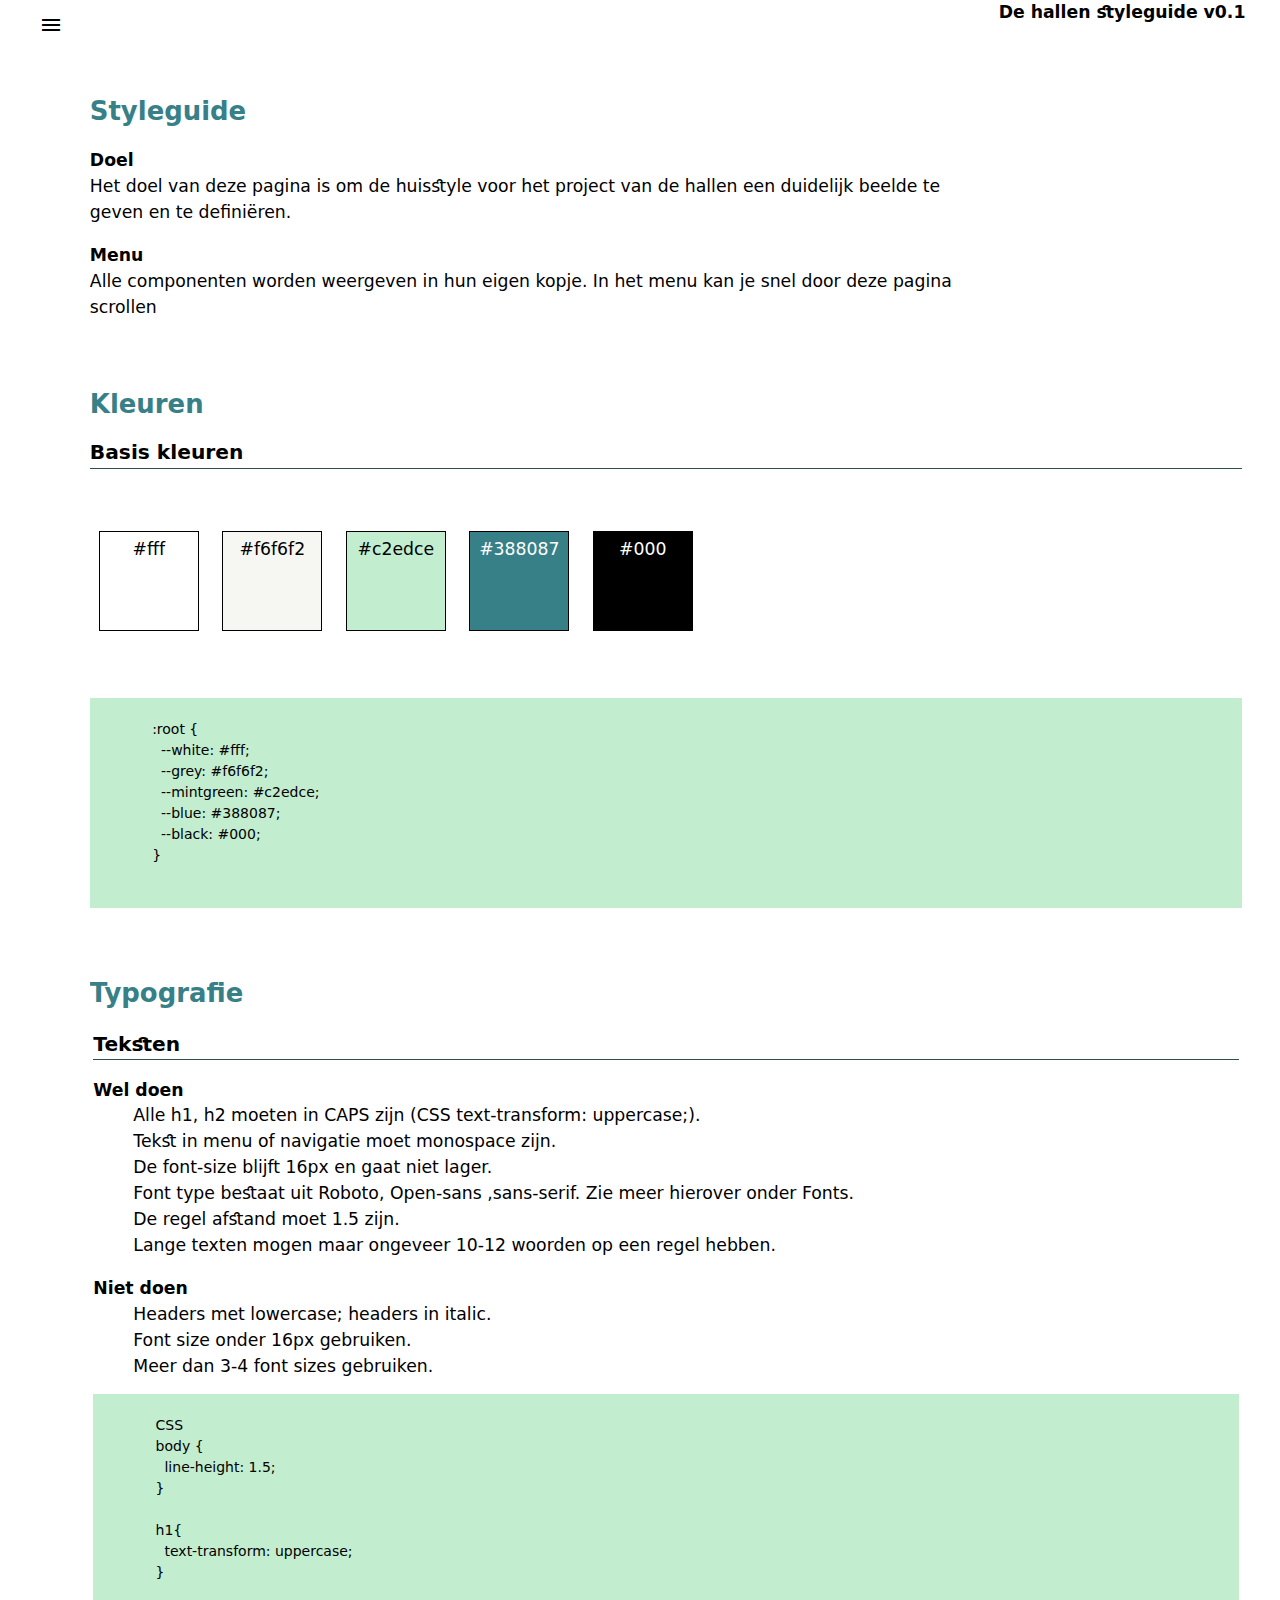
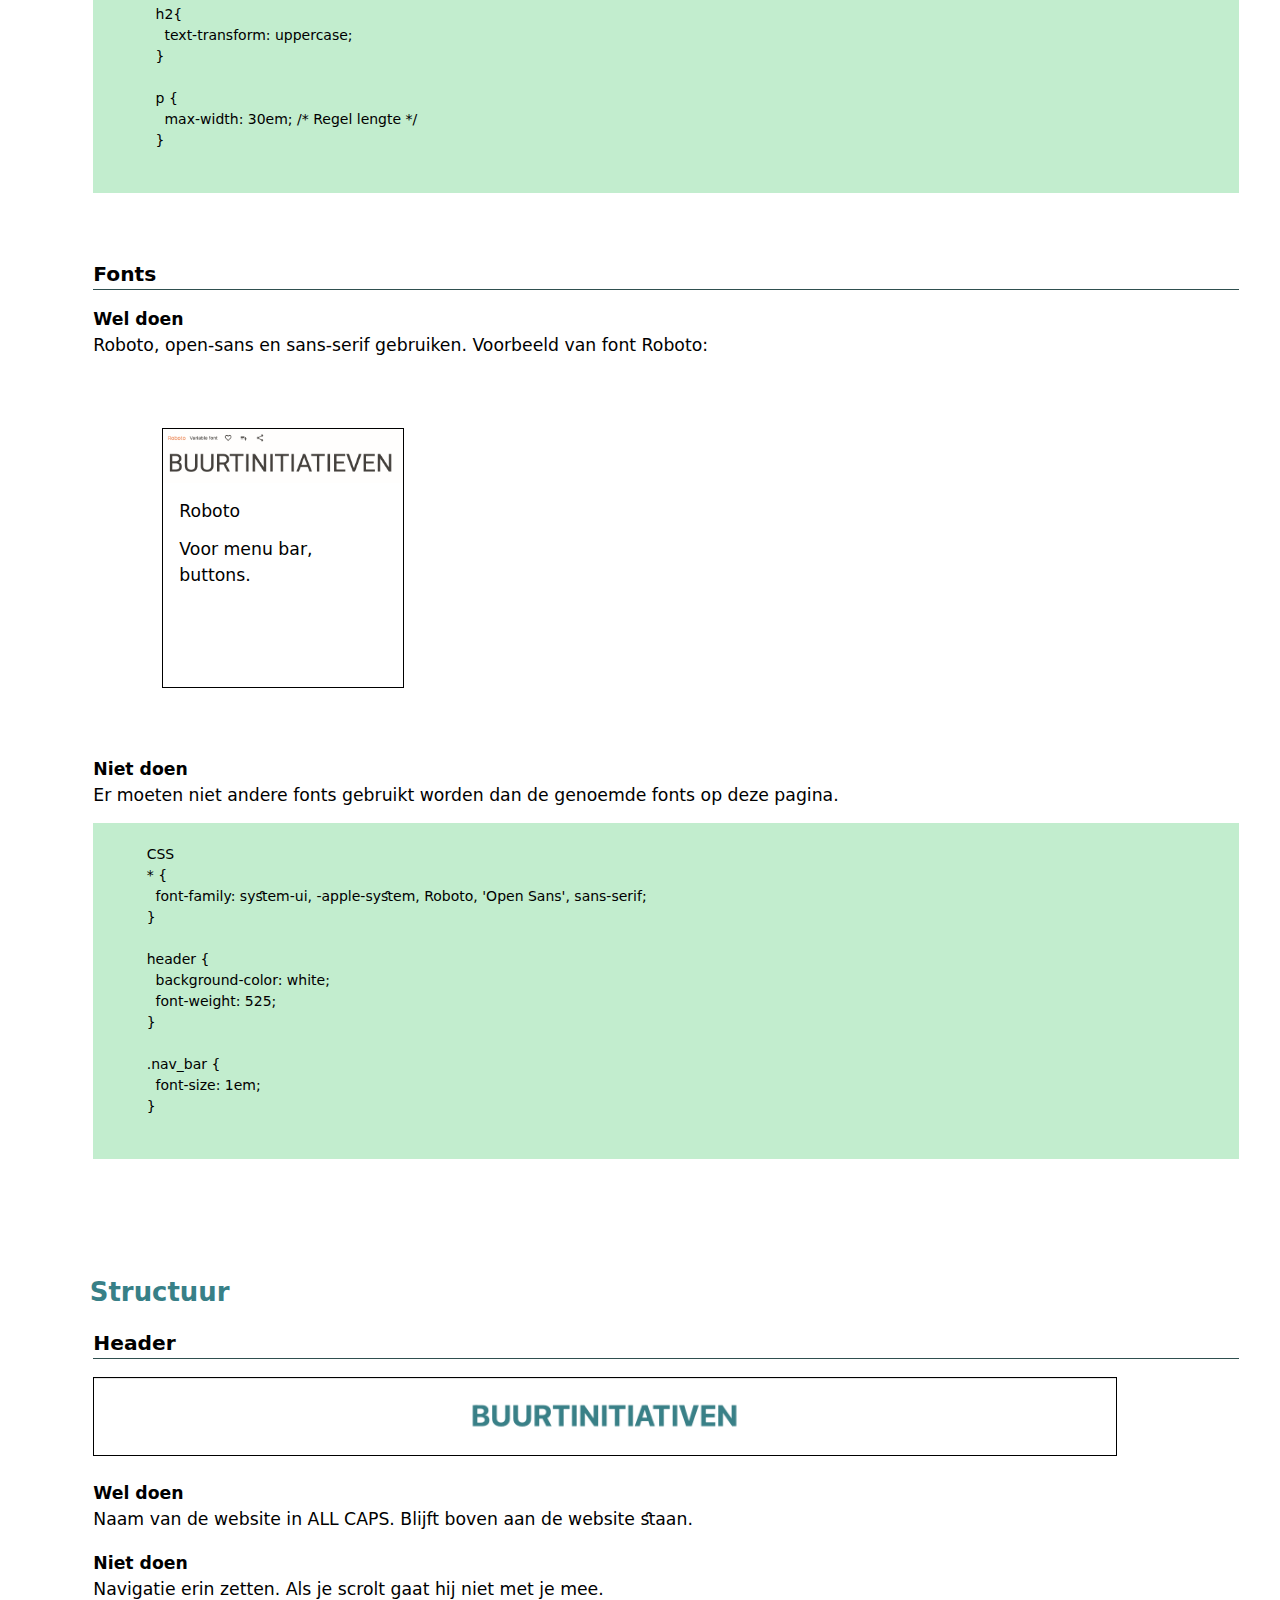
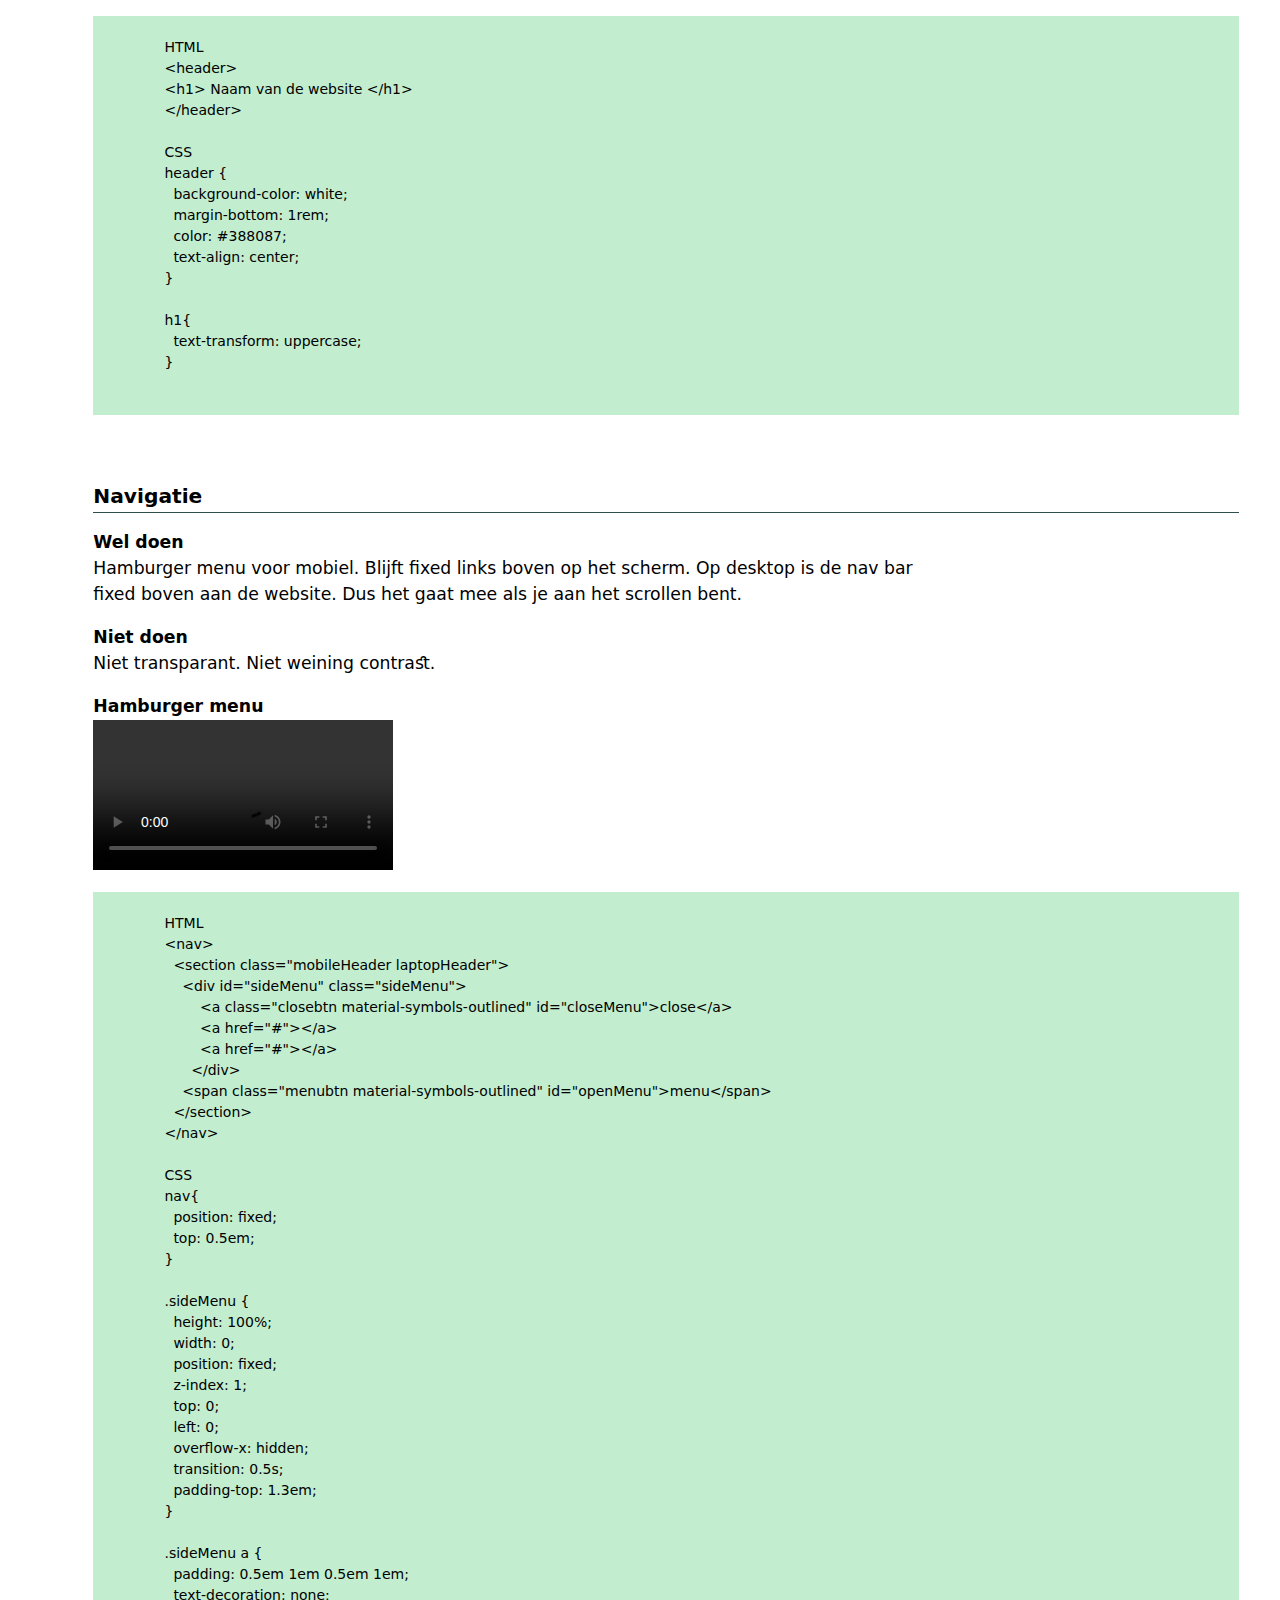
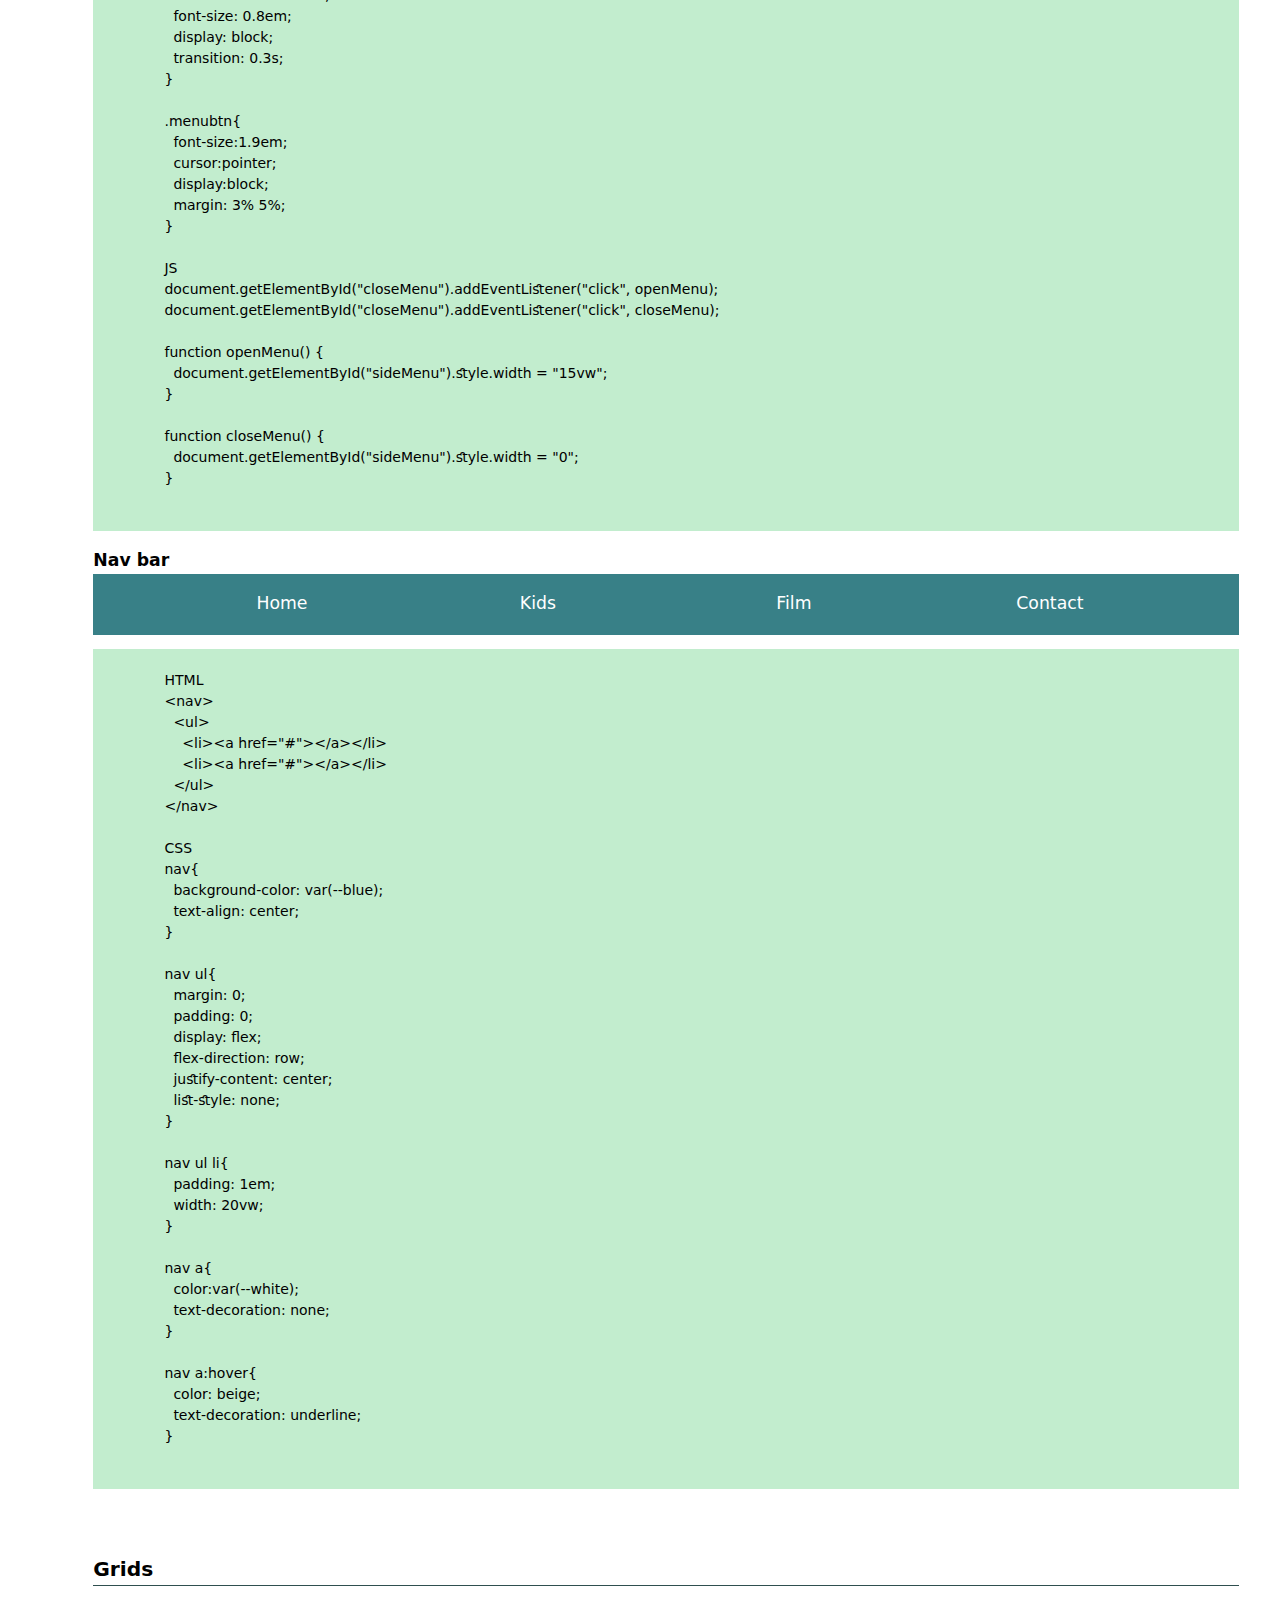
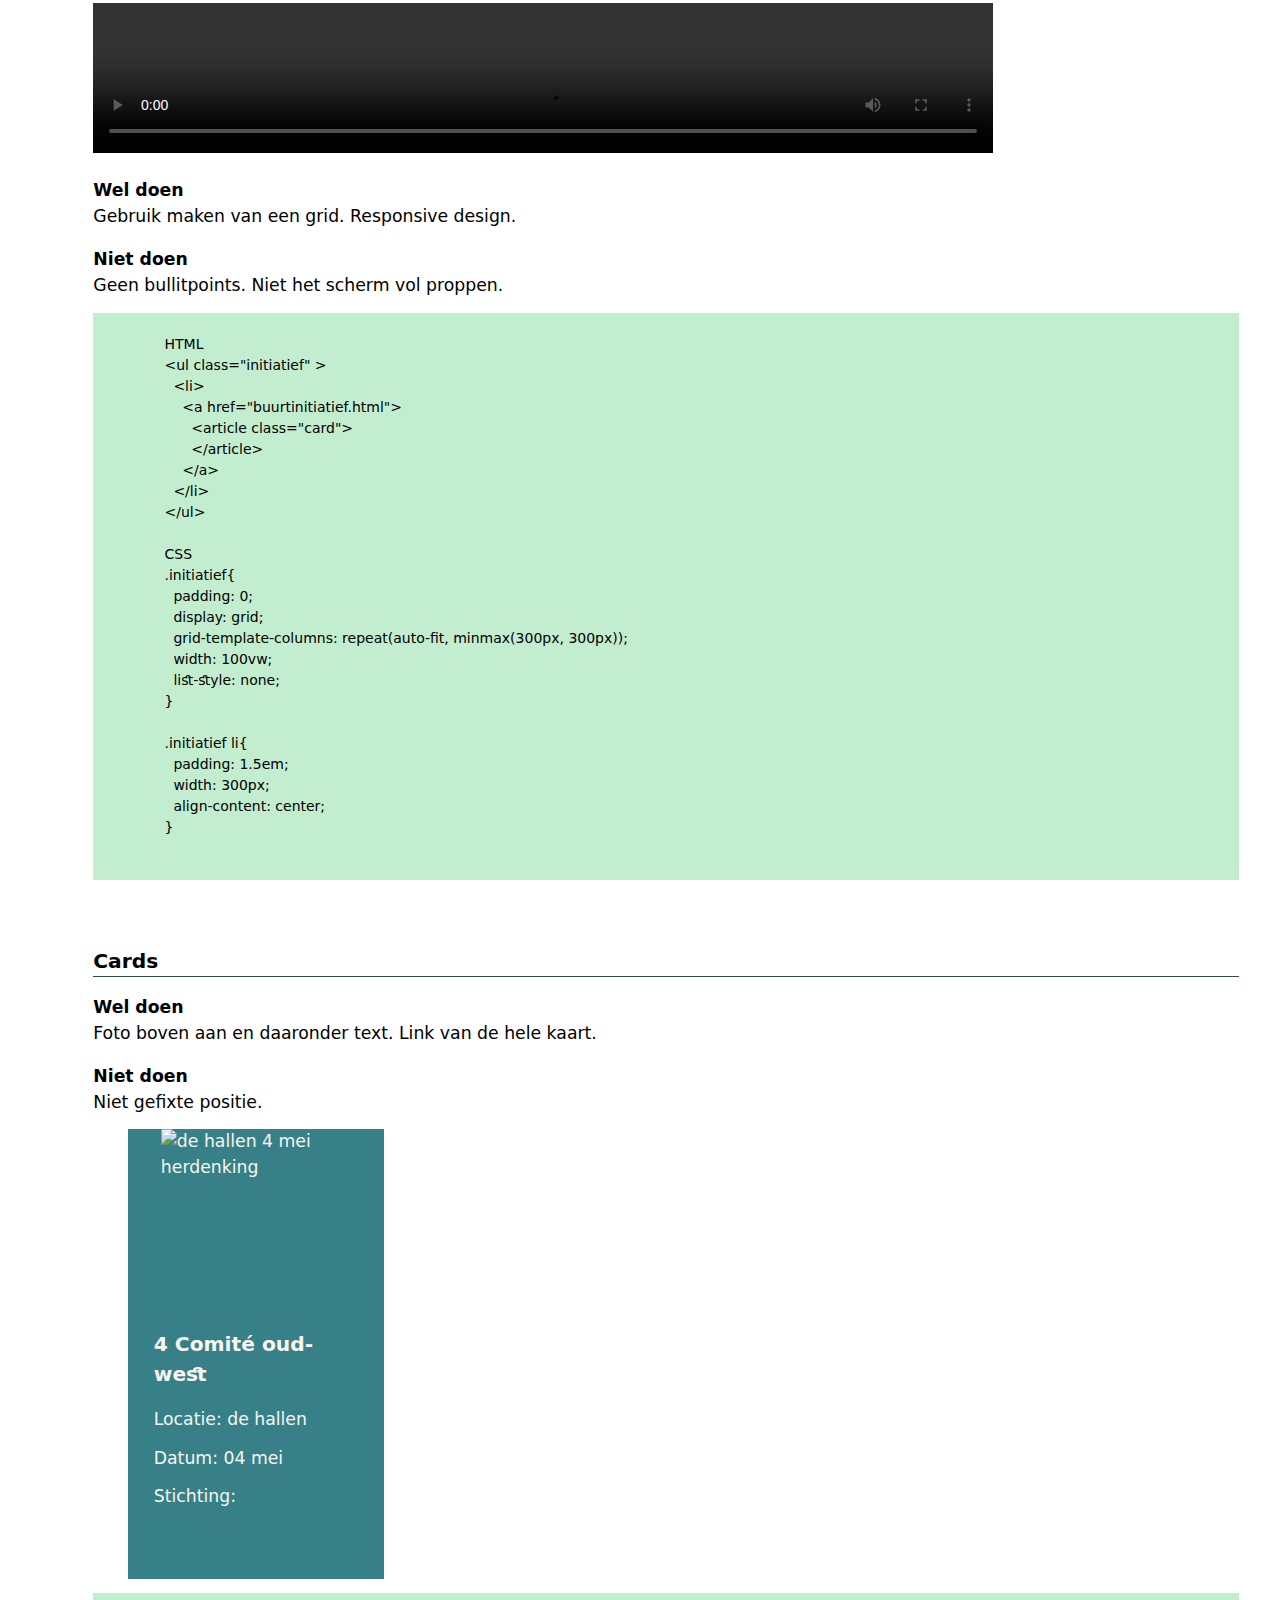
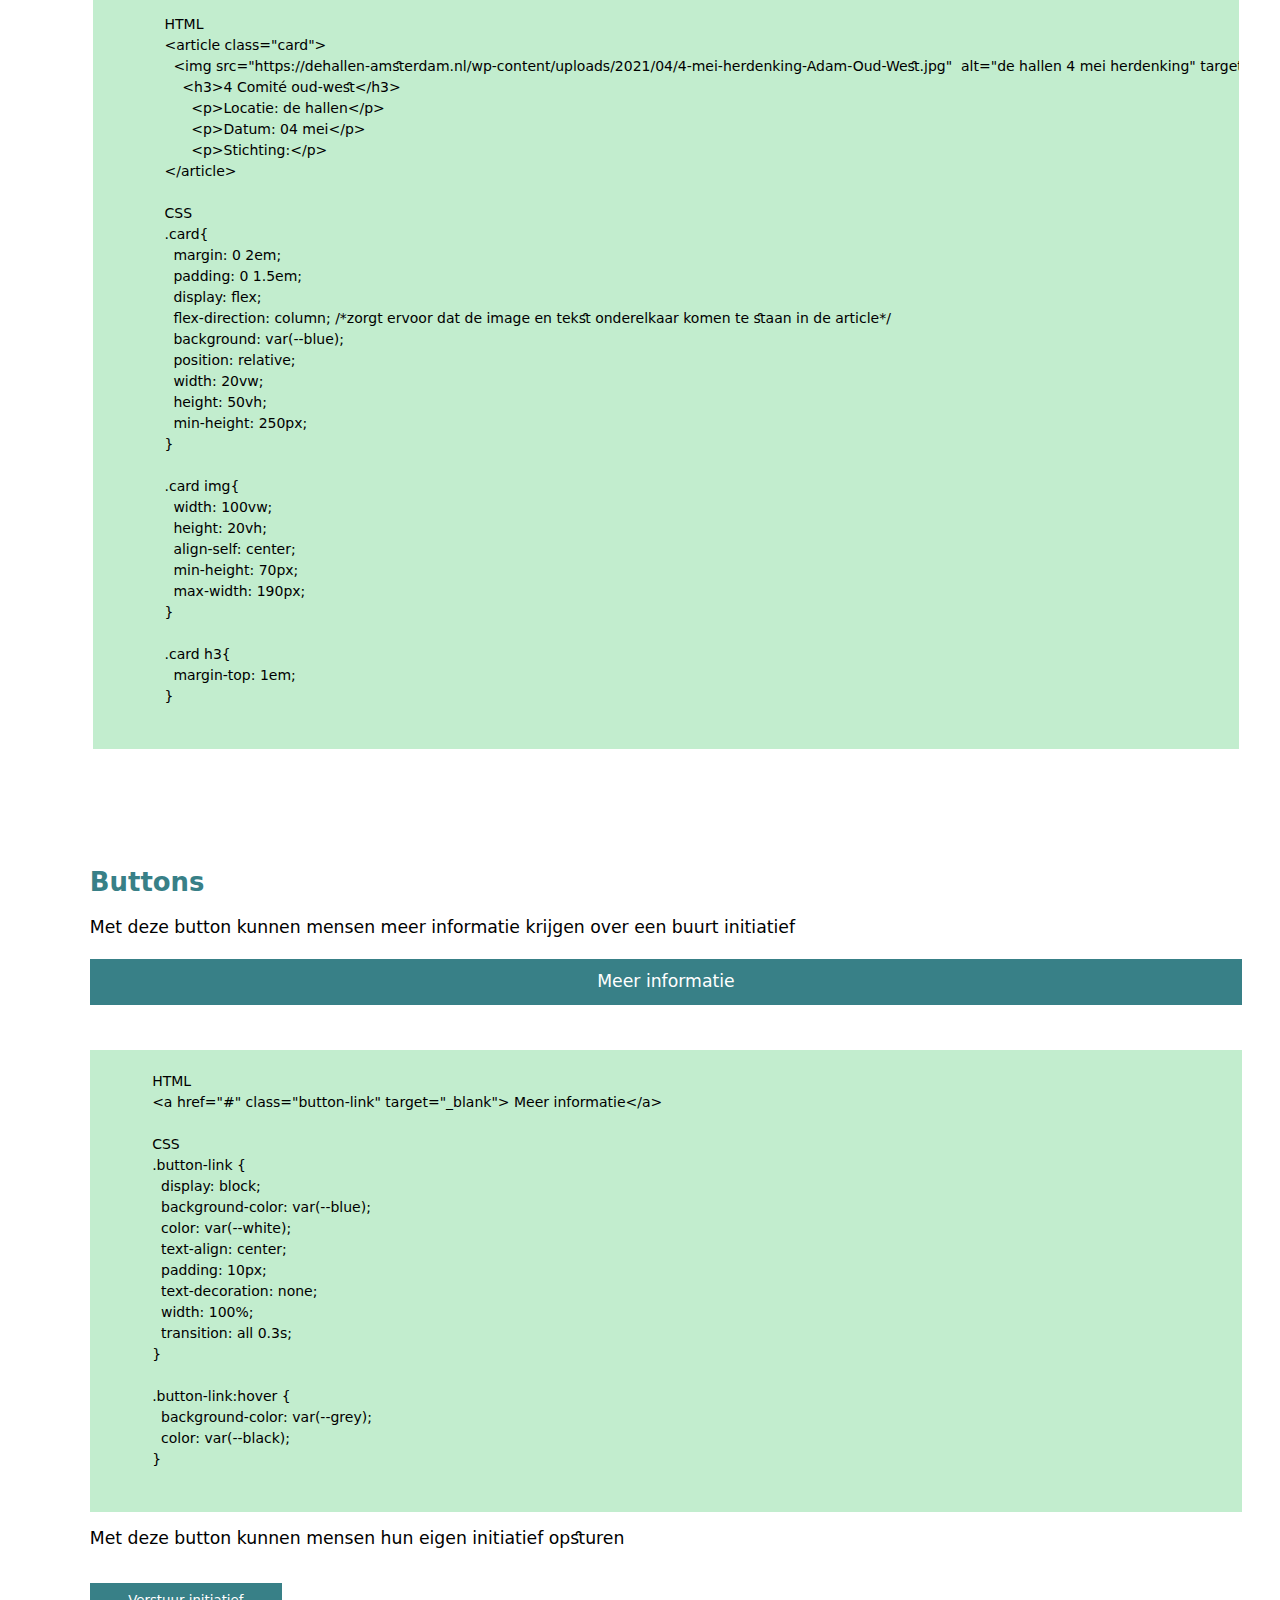
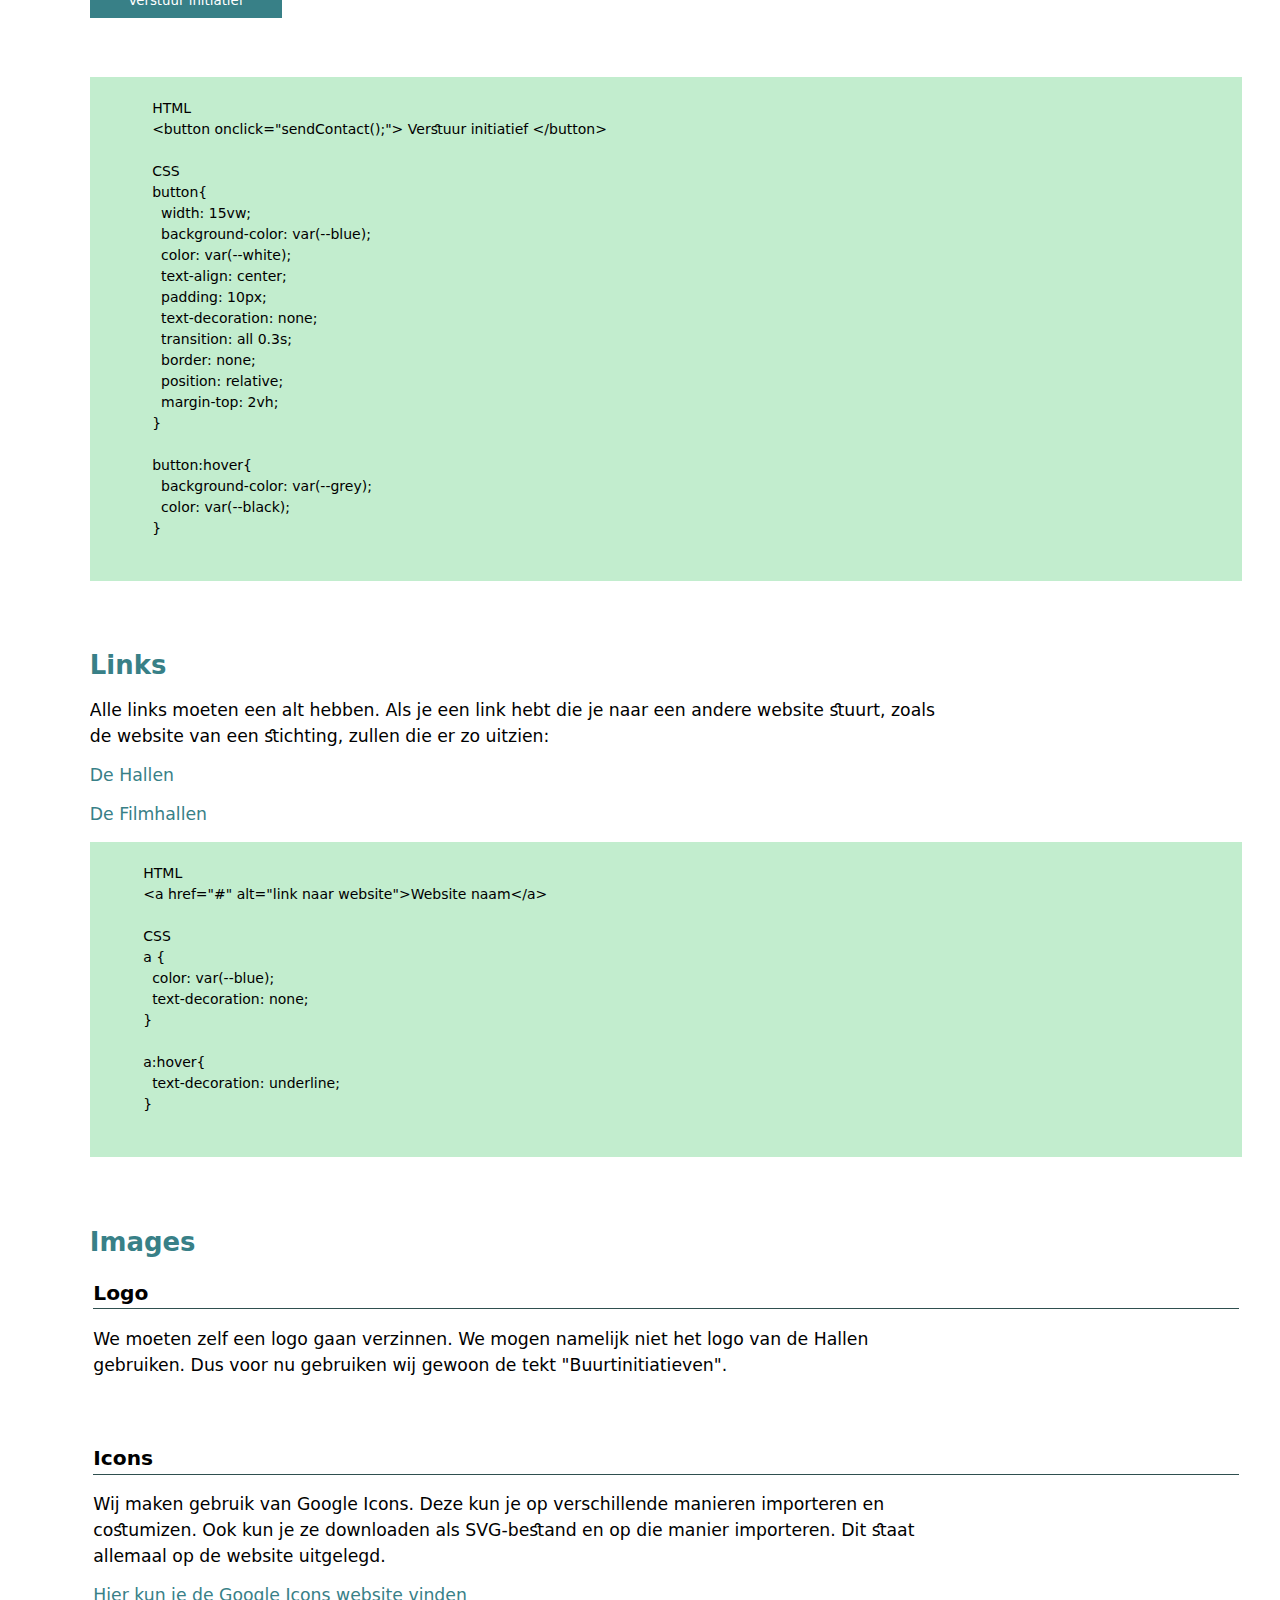
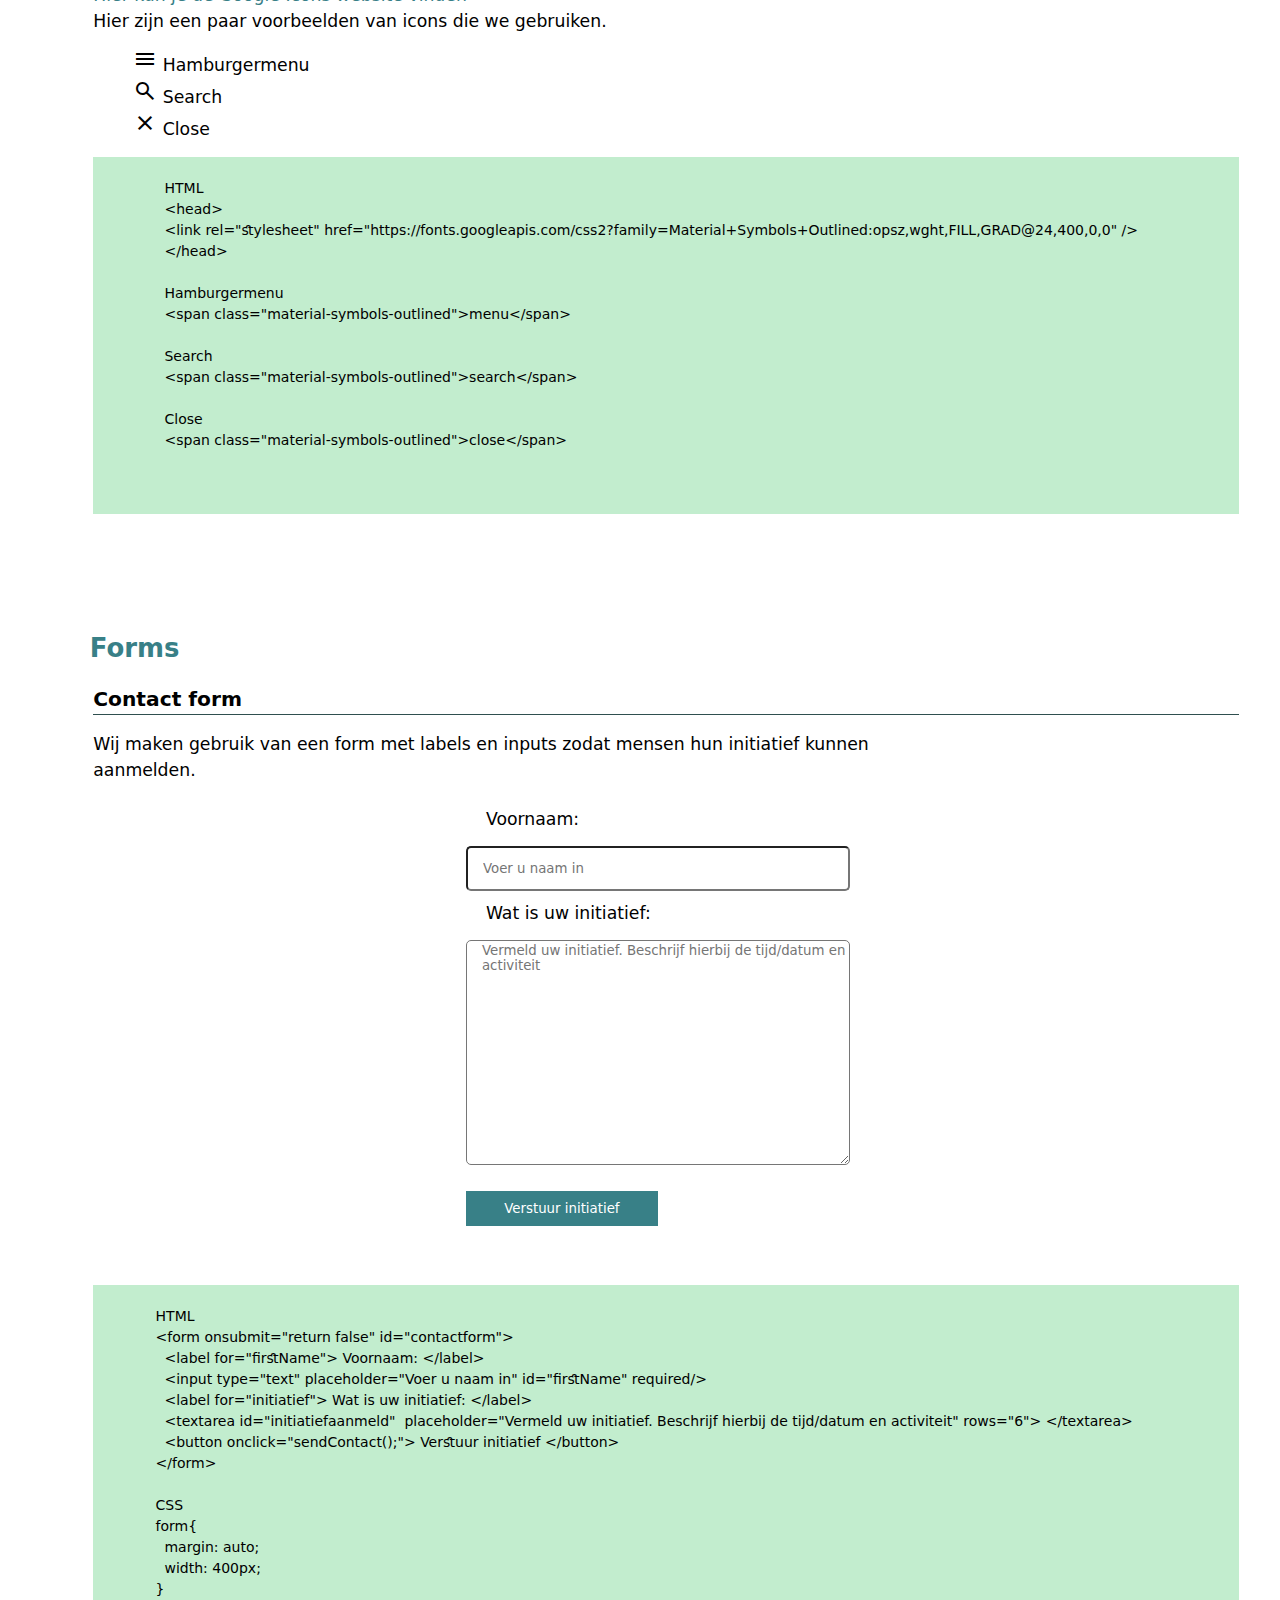
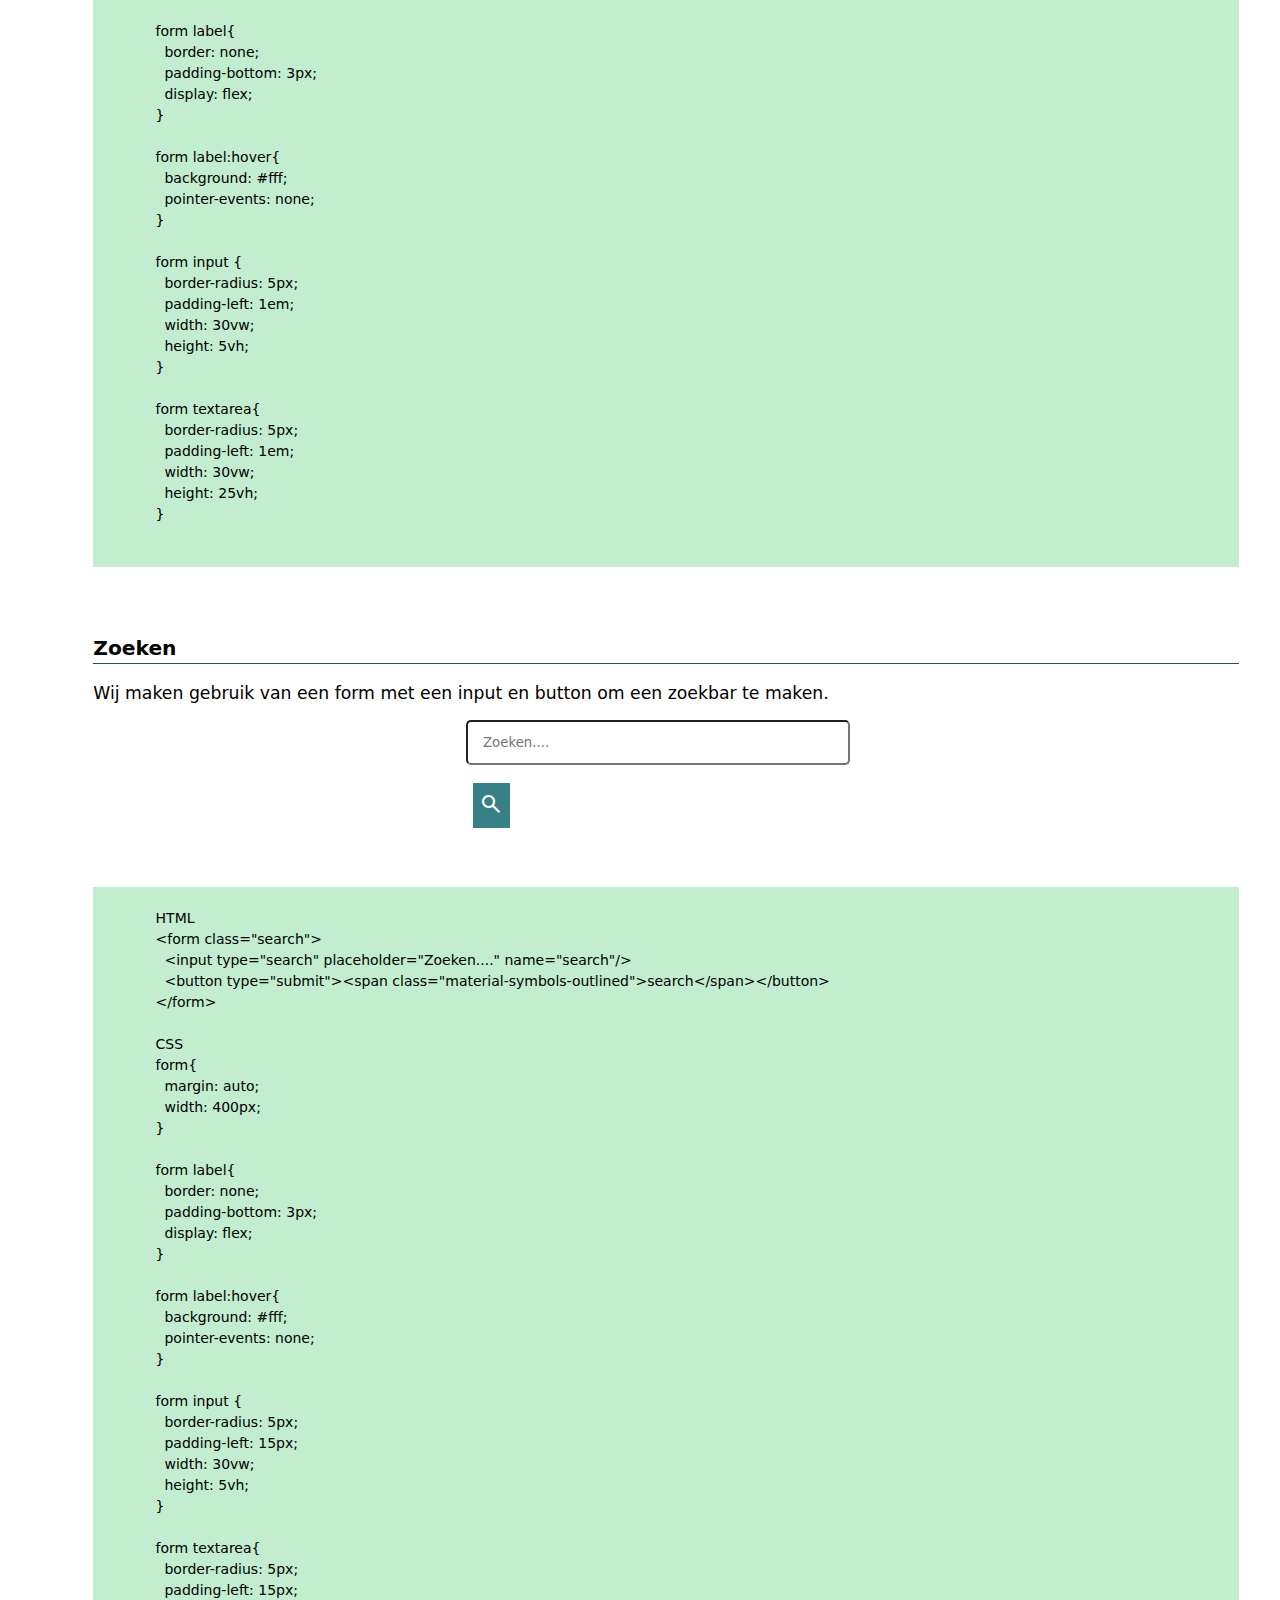
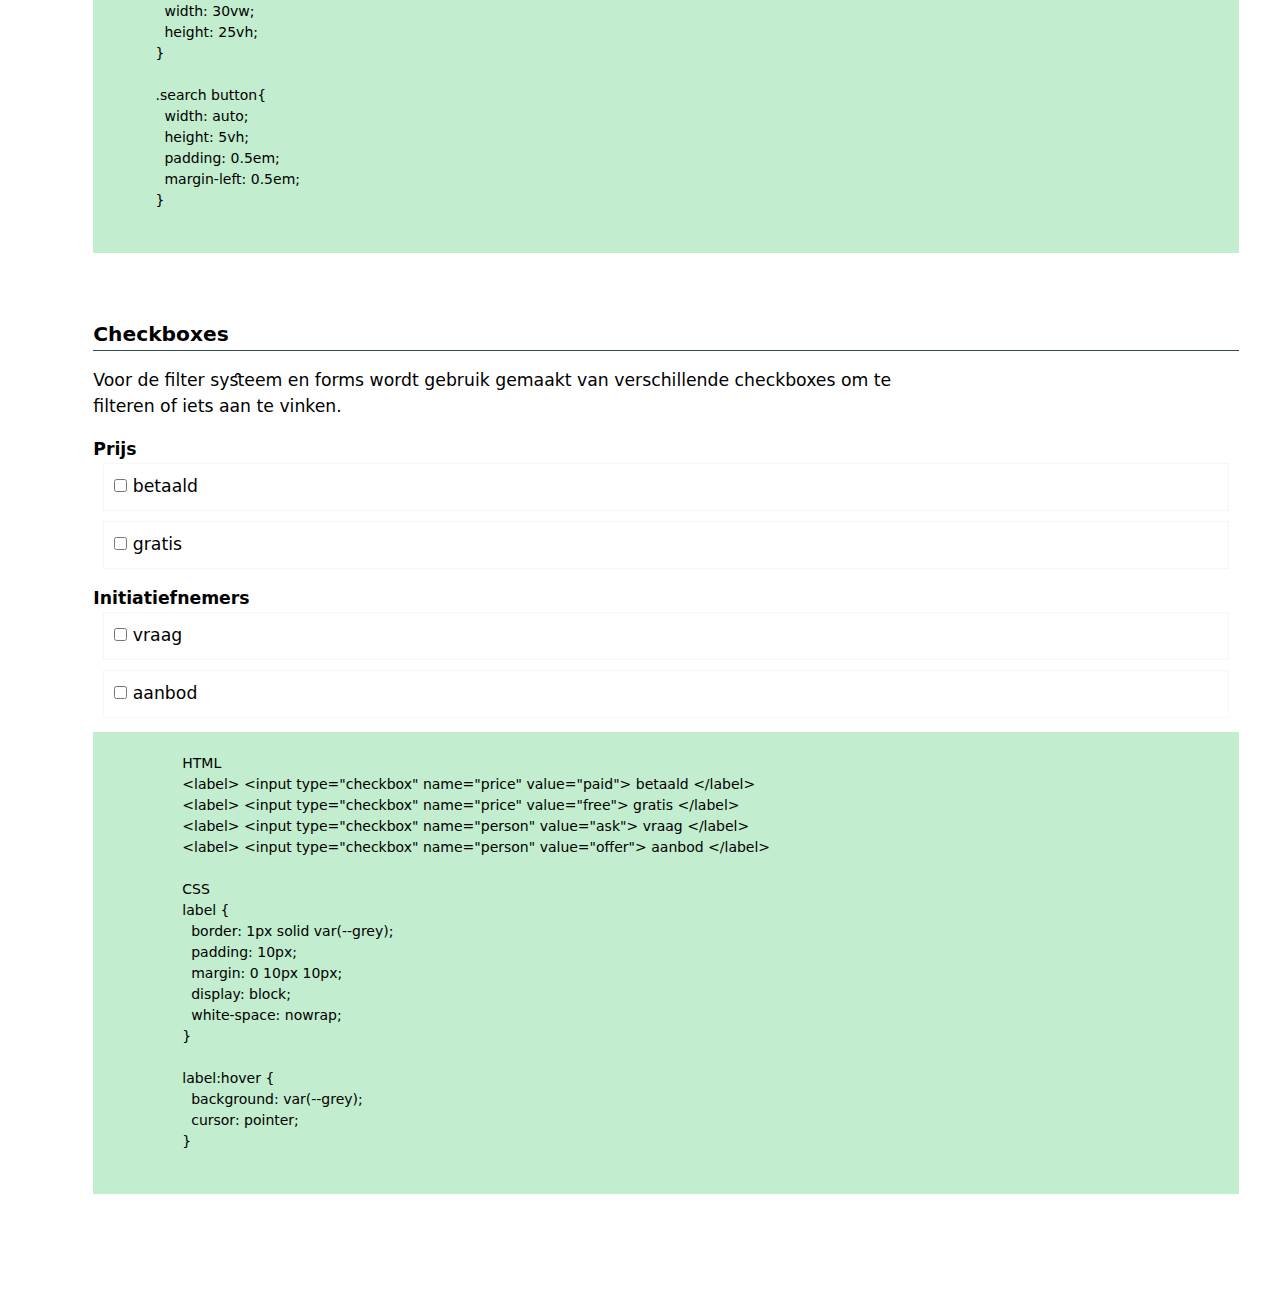
==== commit 55df5e14: "Merge branch 'main' of https://github.com/zoepje/look-and-feel-living-styleguide" ====
--- a/index.html
+++ b/index.html
@@ -5,7 +5,7 @@
     <meta http-equiv="X-UA-Compatible" content="IE=edge" />
     <meta name="viewport" content="width=device-width, initial-scale=1.0" />
     <title>De hallen living styleguide</title>
-    <link rel="stylesheet" href="style.css" />
+    <link rel="stylesheet" href="styles.css" />
     <!-- Google icons -->
     <link rel="stylesheet" href="https://fonts.googleapis.com/css2?family=Material+Symbols+Outlined:opsz,wght,FILL,GRAD@24,400,0,0" />
     <script src="./js.js" defer></script>
--- a/styles.css
+++ b/styles.css
@@ -0,0 +1,404 @@
+* {
+  box-sizing: border-box;
+  margin: 0;
+  overflow-x: hidden; /*Zorgt ervoor dat je niet horizontaal kan scrollen*/
+  font-family: system-ui, -apple-system, Roboto, 'Open Sans', sans-serif;
+}
+
+:root {
+
+  /* fonts */
+  font-size: min(calc(1em + 0.1vw), 4em);
+
+  /* kleuren */
+  --white: #fff;
+  --grey: #f6f6f2;
+  --mintgreen: #c2edce;
+  --blue: #388087;
+  --black: #000;
+}
+
+body {
+  min-height: 100vh;
+  margin: 0, auto;
+  text-rendering: optimizeLegibility;
+  font-feature-settings: 'kern' 1, 'liga' on, 'dlig' on;
+  line-height: 1.5;
+  color: var(--black);
+}
+
+body > * {
+  padding: 0 2rem;
+}
+
+header {
+  background-color: white;
+  margin-bottom: 1rem;
+  color: var(--black);
+}
+
+header > h1 {
+  font-size: 1rem;
+  text-align: right;
+  margin-bottom: 5vh;
+}
+
+main {
+  margin-left: 3em;
+  align-self: center;
+}
+
+section {
+  background: white;
+  border-radius: 0.2rem;
+  padding: 0.2rem;
+  margin-bottom: 5vh;
+}
+section + section {
+  margin-top: .5rem;
+}
+
+h2 {
+  color:var(--blue);
+  margin-bottom: 0.5em;
+}
+
+h3 {
+  border-bottom: DarkSlateGray 1px solid;
+  margin-bottom: 1rem;
+}
+
+h4 {
+  margin-top: 1rem;
+}
+
+p{
+  margin-bottom: .75em;
+  max-width: 50em;
+}
+
+/* Images */
+.foto{
+  width: 80vw;
+  min-width: 400px;
+  border: #000 1px solid;
+}
+
+/* Link */
+.link {
+  color: var(--blue);
+  text-decoration: none;
+}
+
+.link:hover{
+  text-decoration: underline;
+}
+
+/* Kleuren */
+.color-box {
+  width: 100px;
+  height: 100px;
+  margin-right: 20px;
+  display: inline-block;
+  background-color: var(--color);
+  text-align: center;
+  color: var(--black);
+  border: 1px solid #000;
+  margin:5vh 1vh;
+}
+
+.color-box p {
+  margin: 5px 0;
+}
+
+.whitecolor{
+  color: var(--white);
+}
+
+/* Code */
+pre {
+  margin: 1em 0;
+  background: var(--mintgreen);
+  color: var(--black);
+  font-size: 14px;
+  overflow: auto; /*Zorgt ervoor dat als de te lang is je kan scrollen*/
+}
+
+/* Nav */
+.mainNav{
+  position: fixed;
+  top: 0.5em;
+}
+
+.sideMenu {
+  height: 100%;
+  width: 0;
+  position: fixed;
+  z-index: 1;
+  top: 0;
+  left: 0;
+  background-color: #cdf8dd;
+  overflow-x: hidden;
+  transition: 0.5s;
+  padding-top: 1.3em;
+}
+.sideMenu a {
+  padding: 0.5em 1em;
+  text-decoration: none;
+  font-size: 0.8em;
+  color: #225035;
+  display: block;
+  transition: 0.3s;
+}
+.sideMenu a:hover {
+  color: ghostwhite;
+}
+.menubtn{
+  font-size:2em;
+  cursor:pointer;
+  display:block;
+  margin: 3% 5%;
+}
+
+
+/* Container met voorbeeld van fonts */
+.box_wrapper {
+  display: flex;
+  flex-direction: column;
+  padding: 2em;
+  margin: 1em;
+}
+
+.ShortcutTiles {
+  display: flex;
+  flex-wrap: wrap;
+  overflow: auto;
+}
+
+.ShortcutTile {
+  margin: 1em;
+  height: 15rem;
+  width: 14rem;
+  position: relative;
+  background-color: rgb(255, 255, 255);
+}
+
+.ShortcutTile_inner {
+  position: relative;
+  border-width: 0.5px;
+  border-style: solid;
+  border-image: initial;
+  box-sizing: border-box;
+  height: 100%;
+  width: 100%;
+  display: flex;
+  flex-direction: column;
+}
+
+.ShortcutTile_Image {
+  background-size: cover;
+  background-position: center center;
+  display: flex;
+  -webkit-box-align: center;
+  align-items: center;
+  -webkit-box-pack: center;
+  justify-content: center;
+  position: relative;
+  margin: 10px;
+}
+
+.ShortcutTile_Body {
+  padding: 16px 16px 0px;
+    margin: 0px 0px 16px;
+    height: 0px;
+    flex: 1 1 0%;
+    display: flex;
+    flex-direction: column;
+    overflow: hidden;
+}
+
+.ShortcutTile_Body_Title {
+  margin: 0px 0px 12px;
+  font-size: 1rem;
+  line-height: 1.5rem;
+  font-weight: 525;
+  font-family: Helvetica, Arial, sans-serif;
+  border: 0px;
+  outline: 0px;
+  display: -webkit-box;
+  -webkit-line-clamp: 1;
+  -webkit-box-orient: vertical;
+  overflow: hidden;
+}
+
+.ShortcutTile_Body_Discription {
+  font-size: 0.75rem;
+  font-weight: 500;
+  font-family: Helvetica, Arial, sans-serif;
+  width: 100%;
+  border: 0px;
+  outline: 0px;
+  flex: 1 1 0%;
+  height: 0px;
+  line-height: 17px;
+  display: -webkit-box;
+  -webkit-line-clamp: 3;
+  -webkit-box-orient: vertical;
+  overflow: hidden;
+}
+
+/* Nav bar voorbeeld */
+.exampleNav{
+  background-color: var(--blue);
+  text-align: center;
+}
+
+.exampleNav ul{
+  margin: 0;
+  padding: 0;
+  display: flex;
+  flex-direction: row;
+  justify-content: center;
+  list-style: none;
+}
+
+.exampleNav ul li{
+  padding: 1em;
+  width: 20vw;
+}
+
+.exampleNav a{
+  color:var(--white);
+  text-decoration: none;
+}
+
+.exampleNav a:hover{
+  color: beige;
+  text-decoration: underline;
+}
+
+/* Cards voorbeeld */
+a{
+  color: var(--grey);
+  text-decoration: none;
+}
+
+.card{
+  margin: 0 2em;
+  padding: 0 1.5em;
+  display: flex;
+  flex-direction: column; /*zorgt ervoor dat de image en tekst onderelkaar komen te staan in de article*/
+  background: var(--blue);
+  position: relative;
+  width: 20vw;
+  height: 50vh;
+  min-height: 250px;
+}  
+
+.card img{
+  width: 100vw;
+  height: 20vh;
+  align-self: center;
+  min-height: 70px;
+  max-width: 190px;
+}
+
+.card h3{
+  margin-top: 1em;
+  border-bottom: none;
+}
+
+/* Buttons */
+.button-link {
+  display: block;
+  background-color: var(--blue);
+  color: var(--white);
+  text-align: center;
+  padding: 10px;
+  text-decoration: none;
+  width: 100%;
+  transition: all 0.3s;
+  margin-top: 2vh;
+  margin-bottom: 5vh;
+}
+
+.button-link:hover {
+  background-color: var(--grey);
+  color: var(--black);
+}
+
+button{
+  width: 15vw;
+  background-color: var(--blue);
+  color: var(--white);
+  text-align: center;
+  padding: 10px;
+  text-decoration: none;
+  transition: all 0.3s;
+  border: none;
+  position: relative;
+  margin-top: 2vh;
+  margin-bottom: 5vh;
+}
+
+button:hover{
+  background-color: var(--grey);
+  color: var(--black);
+}
+
+/* Forms */
+form{
+  margin: auto;
+  width: 400px;
+}
+
+form label{
+  border: none;
+  padding-bottom: 3px;
+  display: flex;
+}
+
+form label:hover{
+  background: #fff;
+  pointer-events: none;
+}
+  
+form input {
+  border-radius: 5px;
+  padding-left: 15px;
+  width: 30vw;
+  height: 5vh;
+}
+  
+form textarea{
+  border-radius: 5px;
+  padding-left: 15px;
+  width: 30vw;
+  height: 25vh;
+}
+
+.search button{
+  width: auto;
+  height: 5vh;
+  padding: 0.5em;
+  margin-left: 0.5em;
+}
+
+/* Checkbox */
+label {
+  border: 1px solid var(--grey);
+  padding: 10px;
+  margin: 0 10px 10px;
+  display: block;
+  white-space: nowrap;
+}
+
+label:hover {
+  background: var(--grey);
+  cursor: pointer;
+}
+
+#check label{
+  width: 100px;
+  height: 50px;
+}